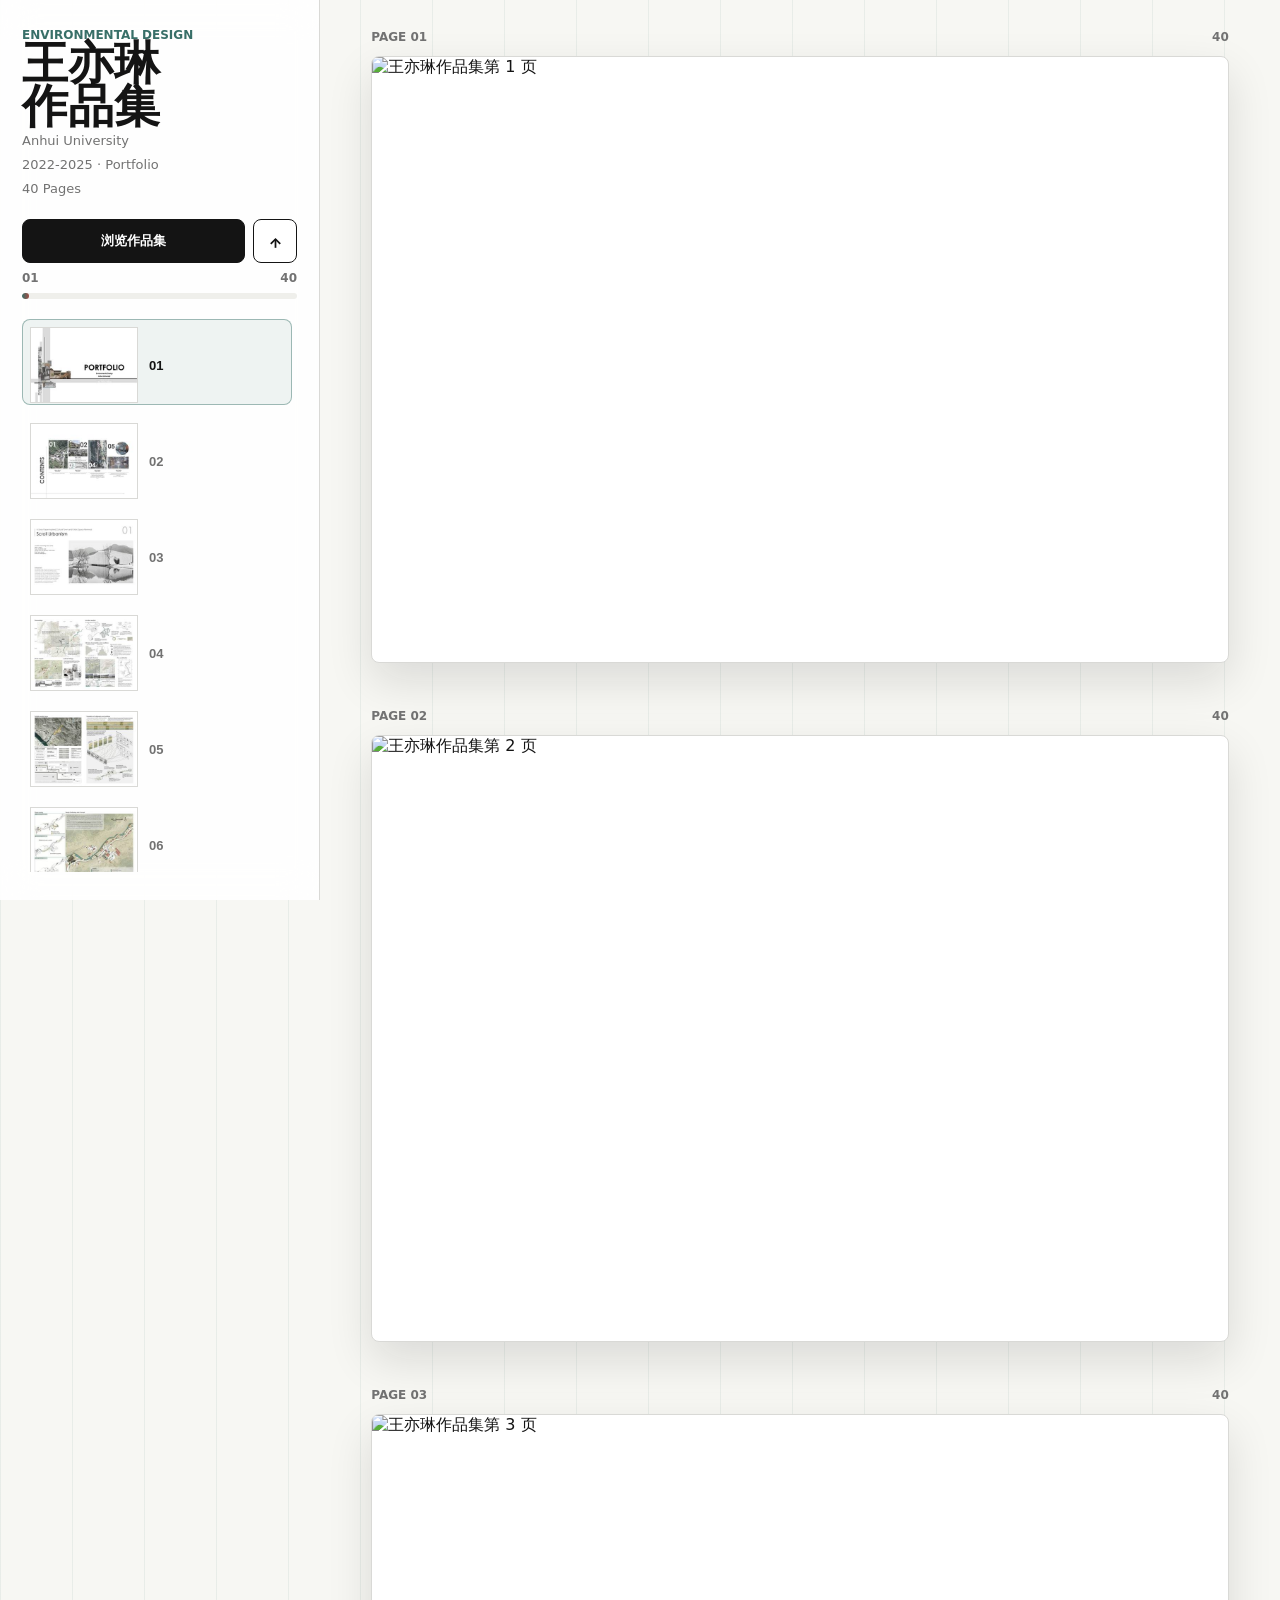
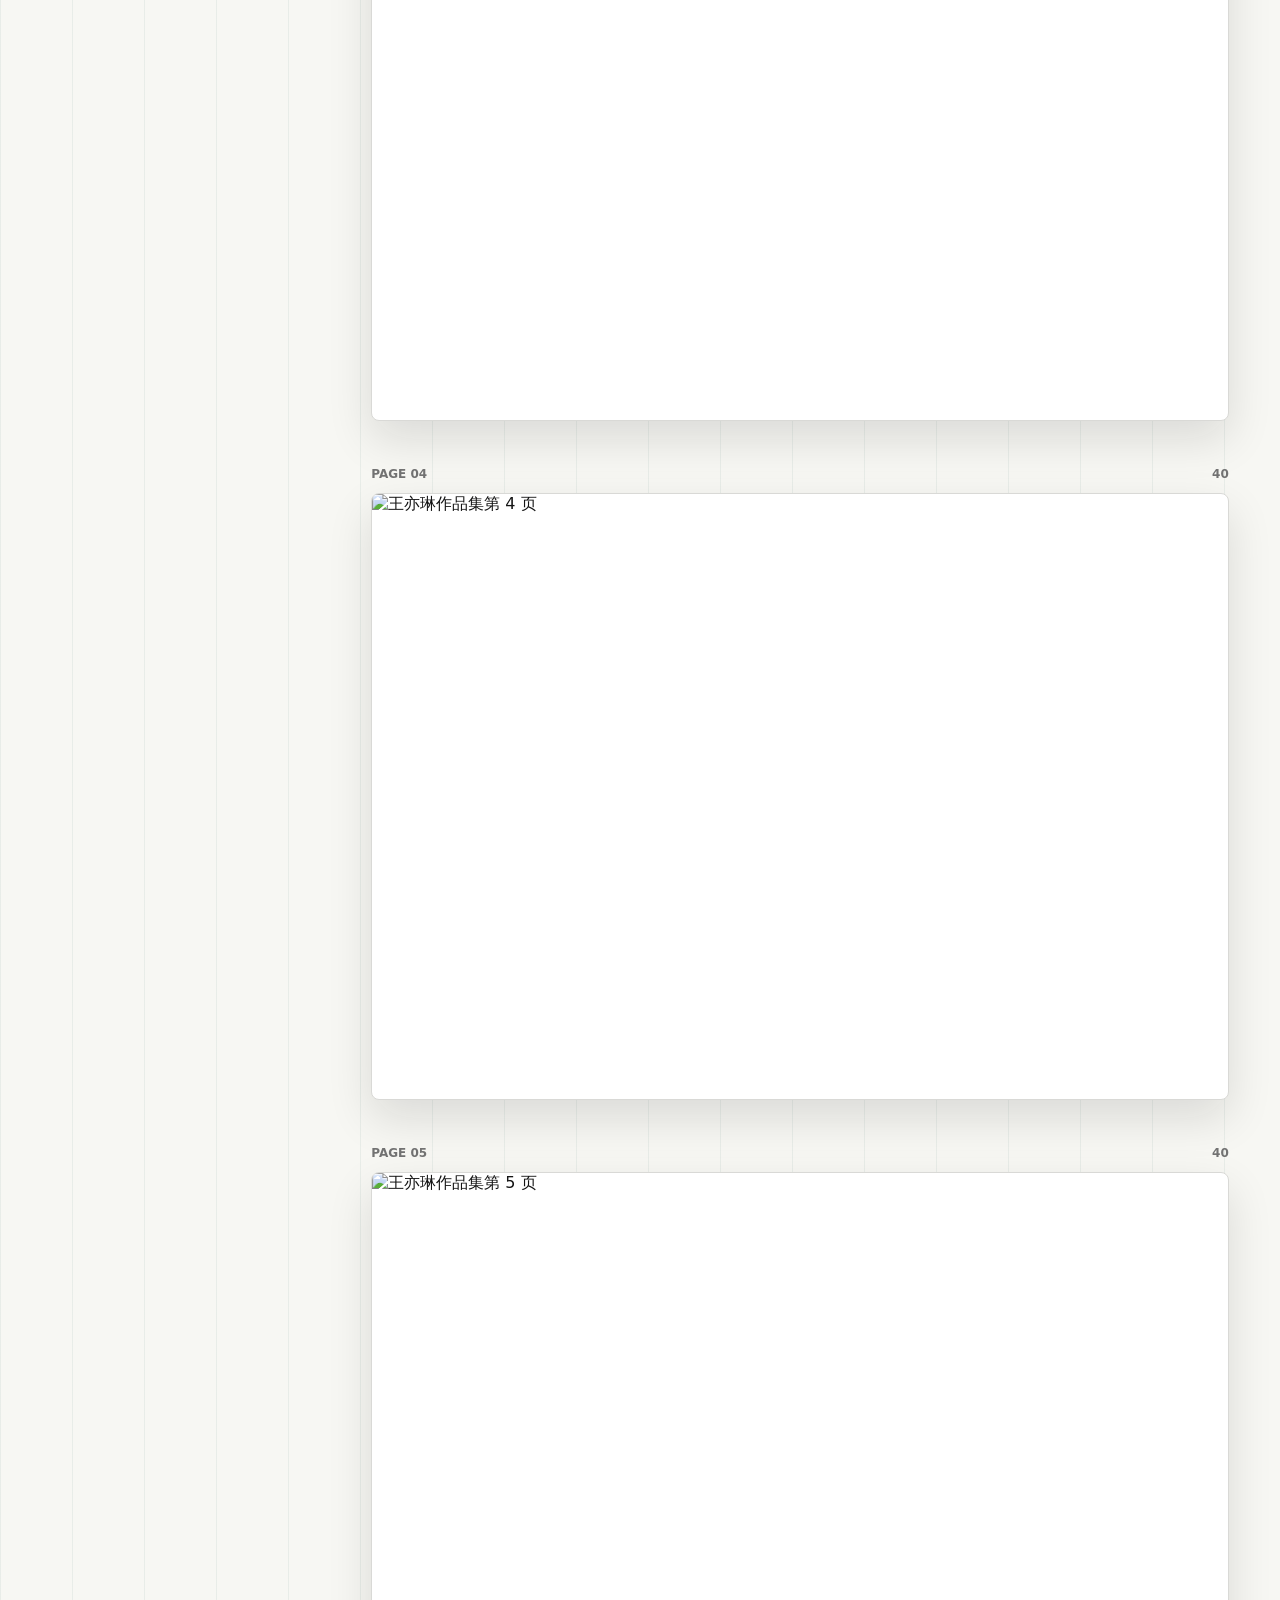
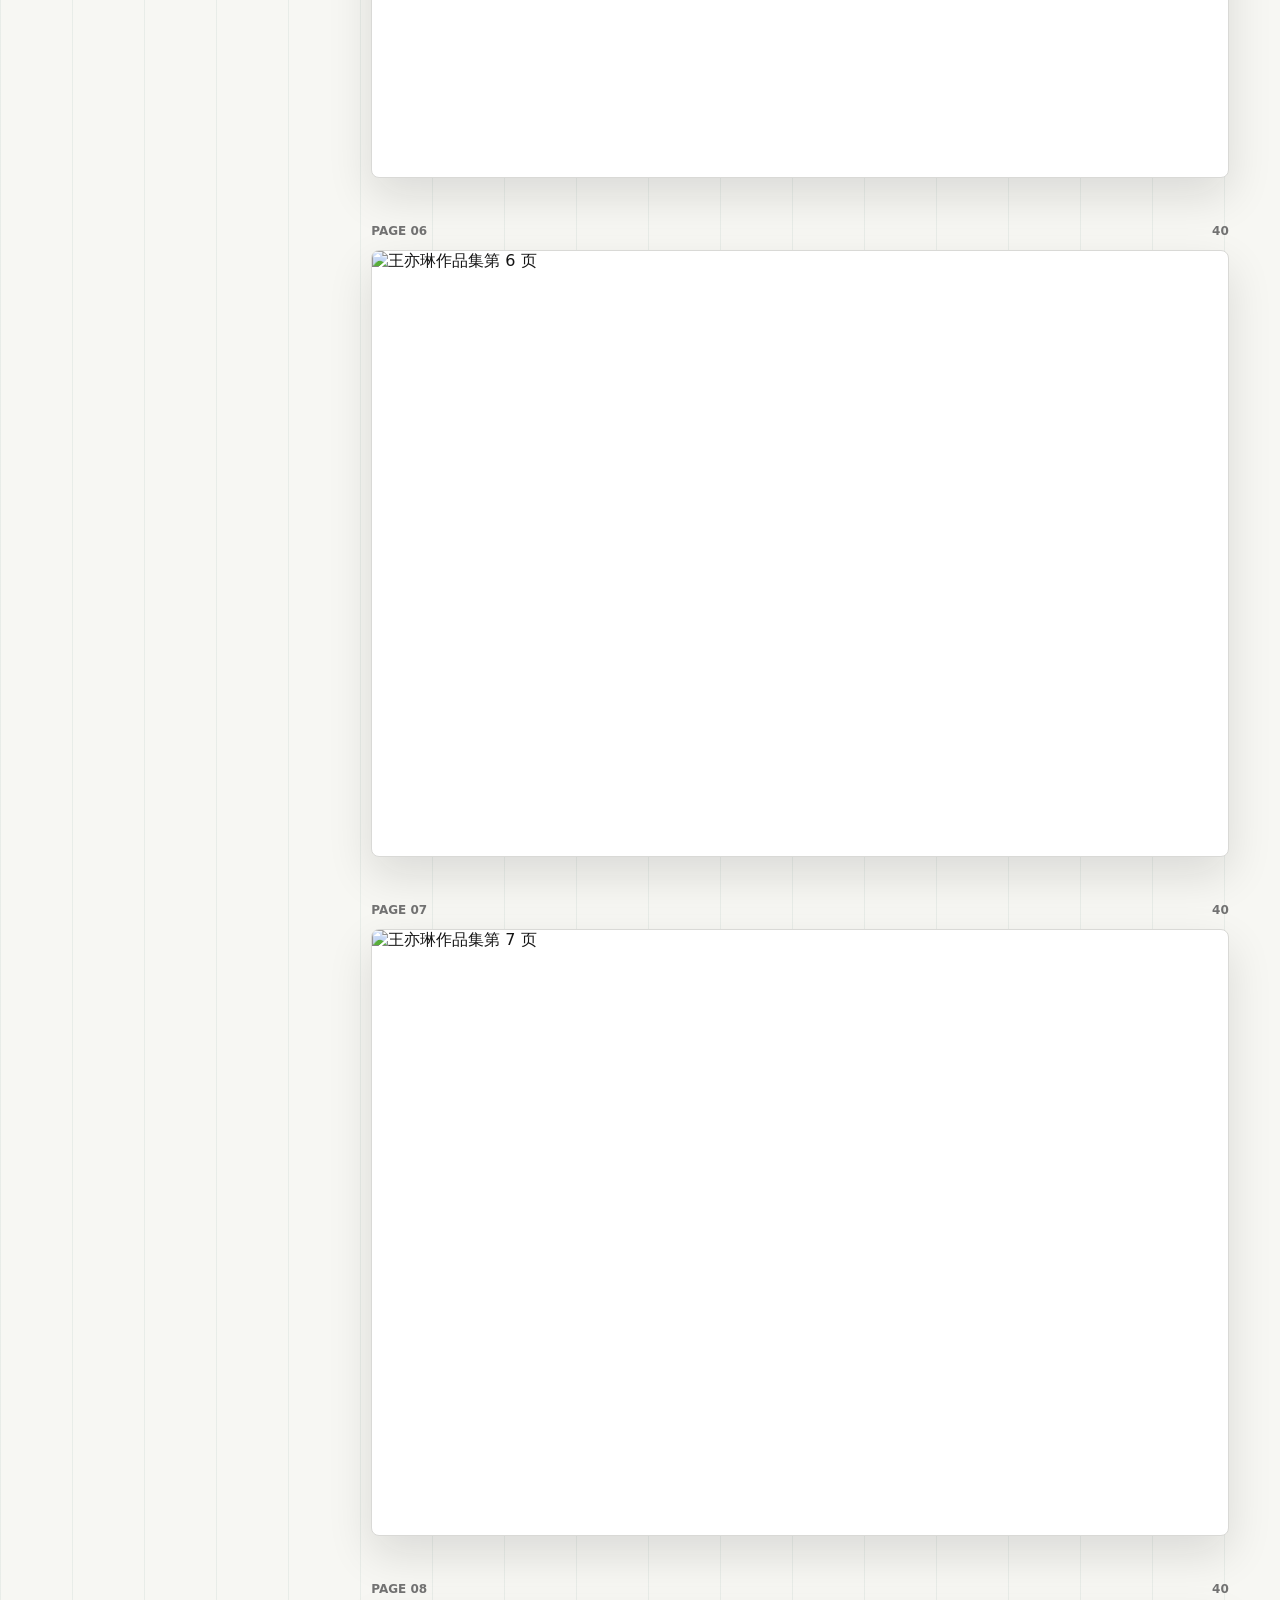
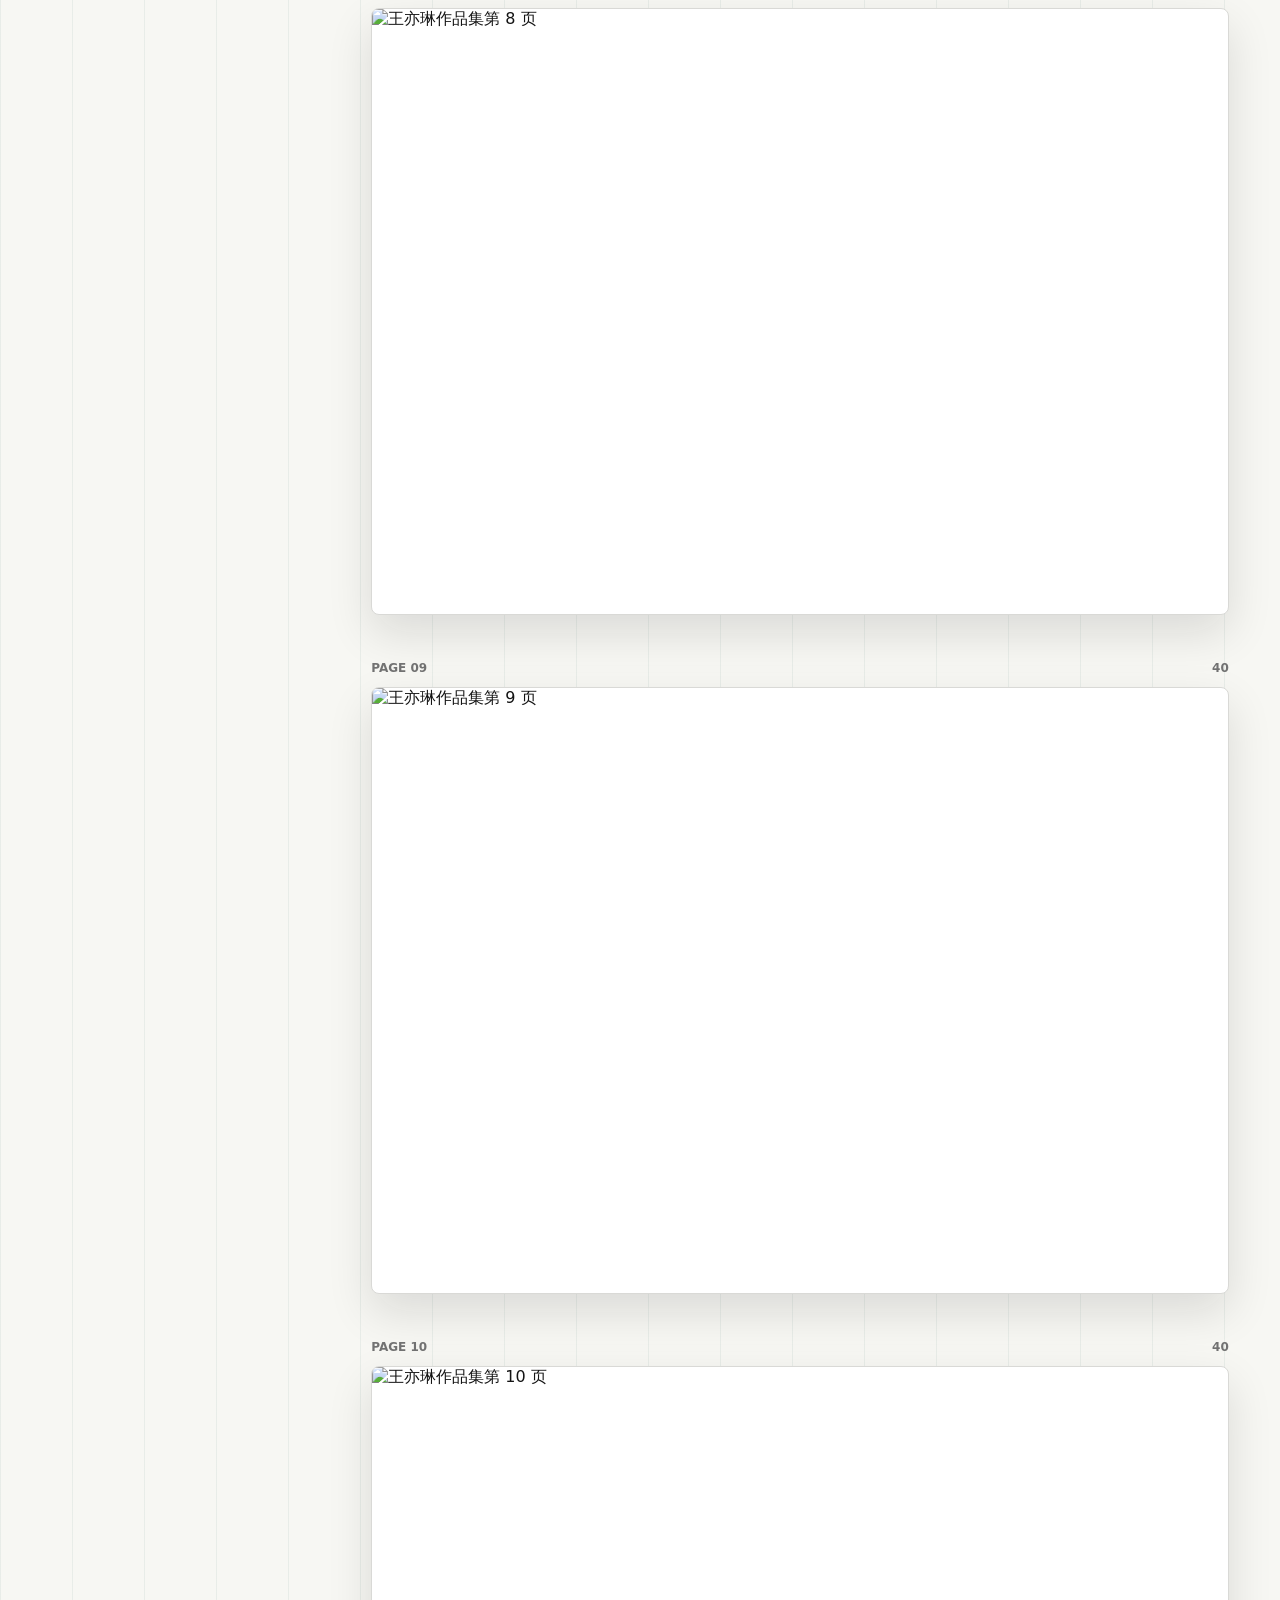
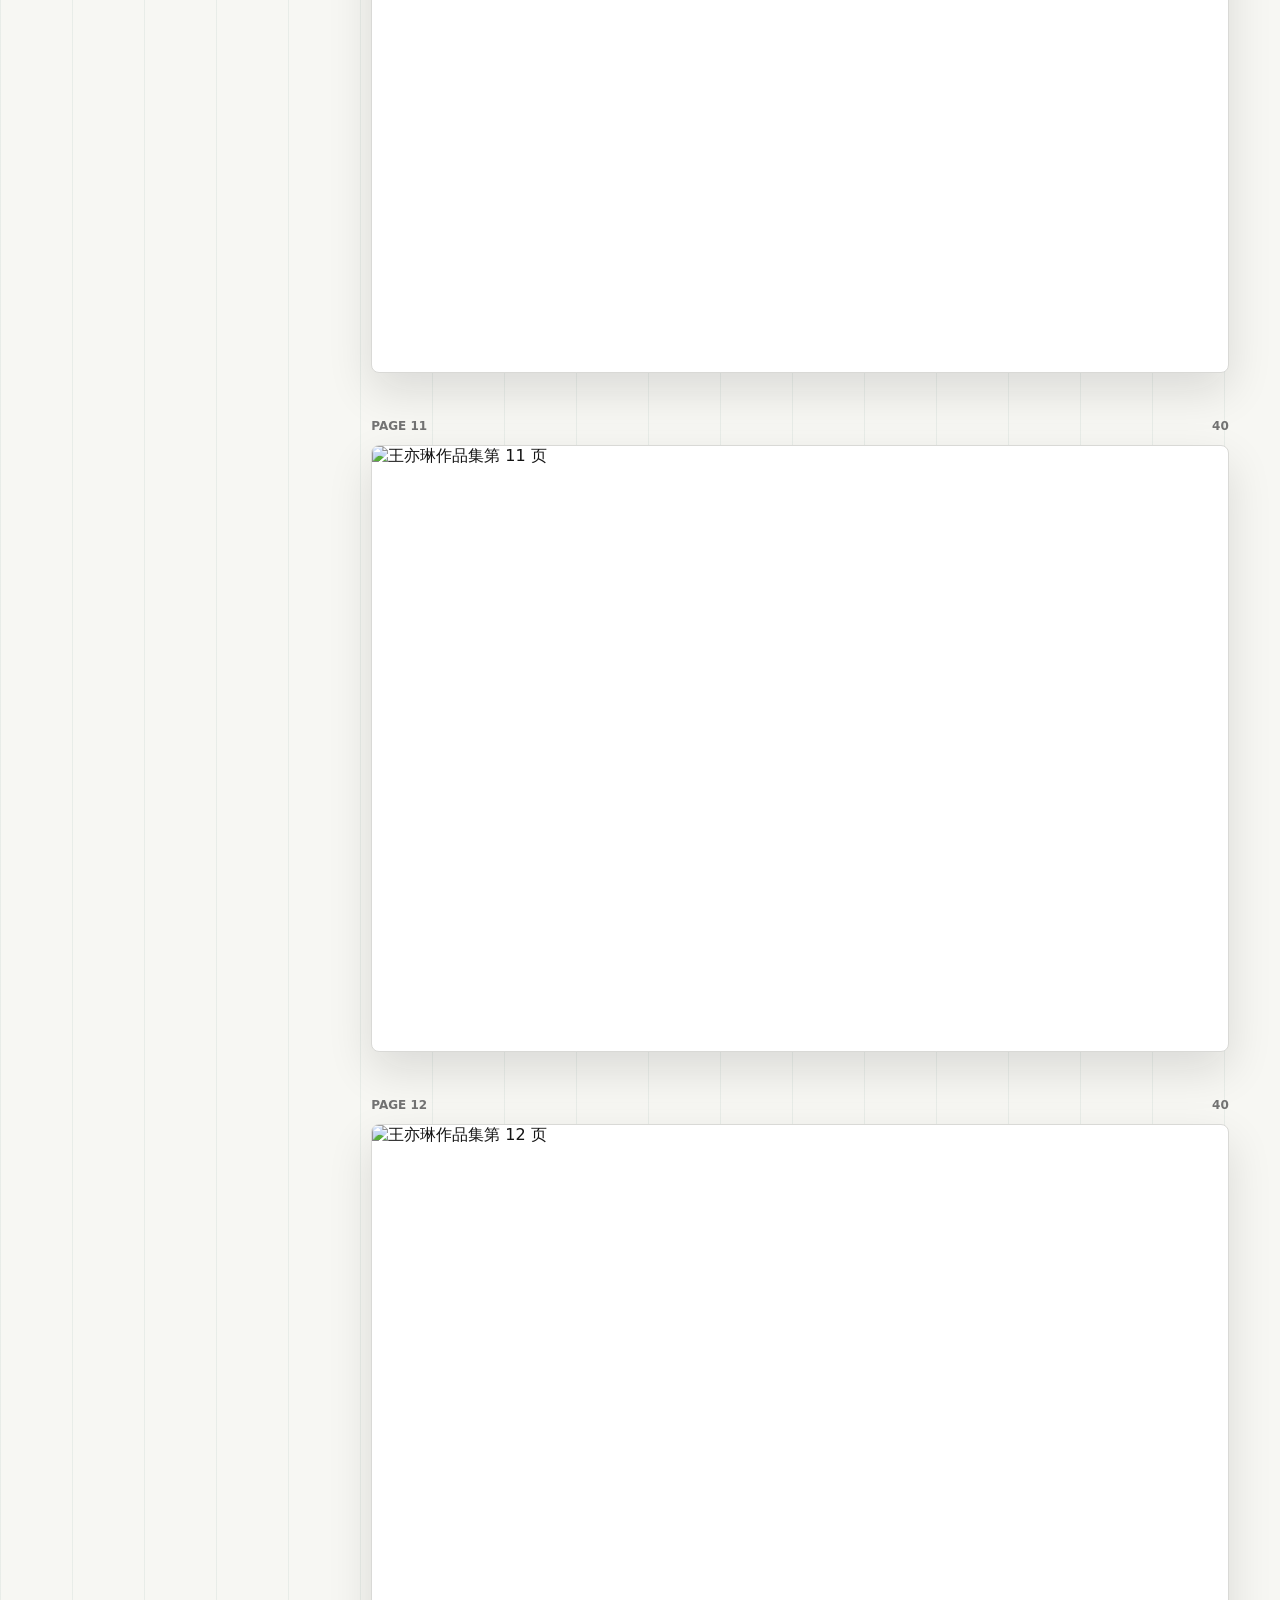
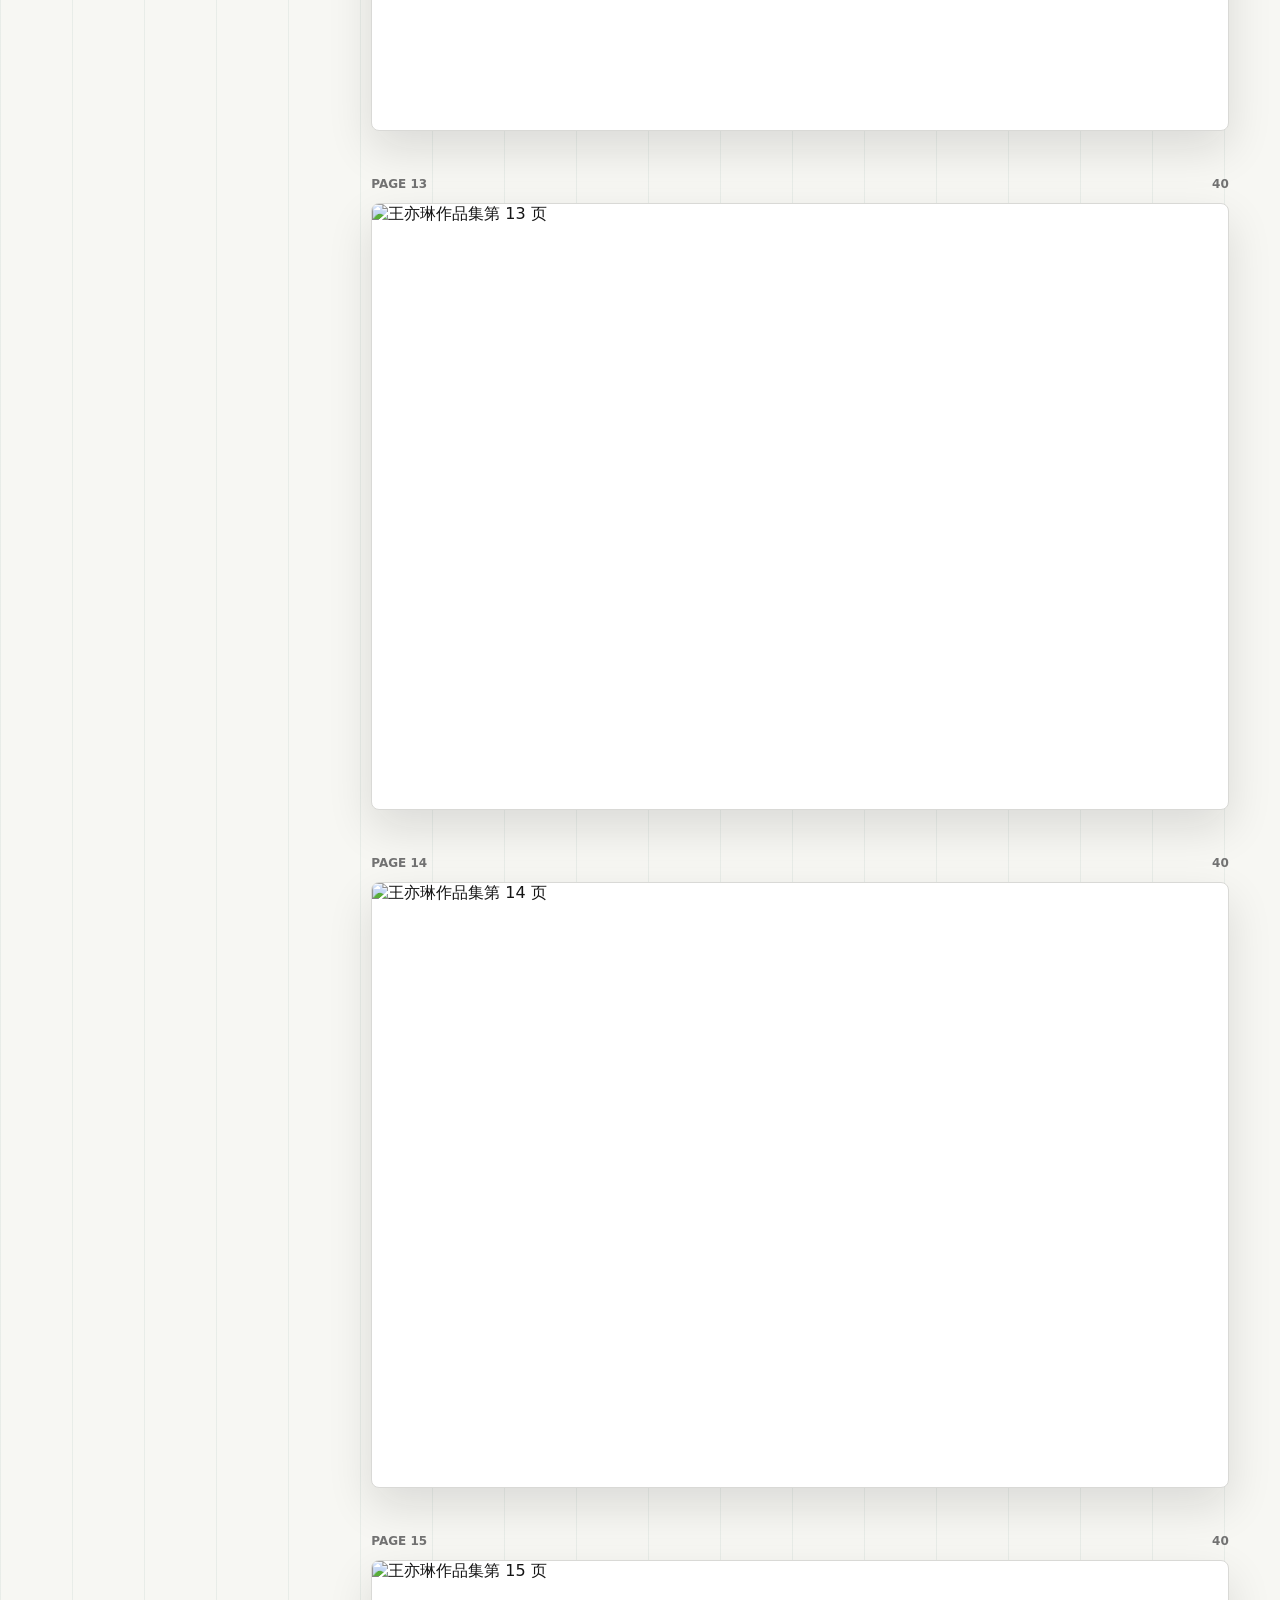
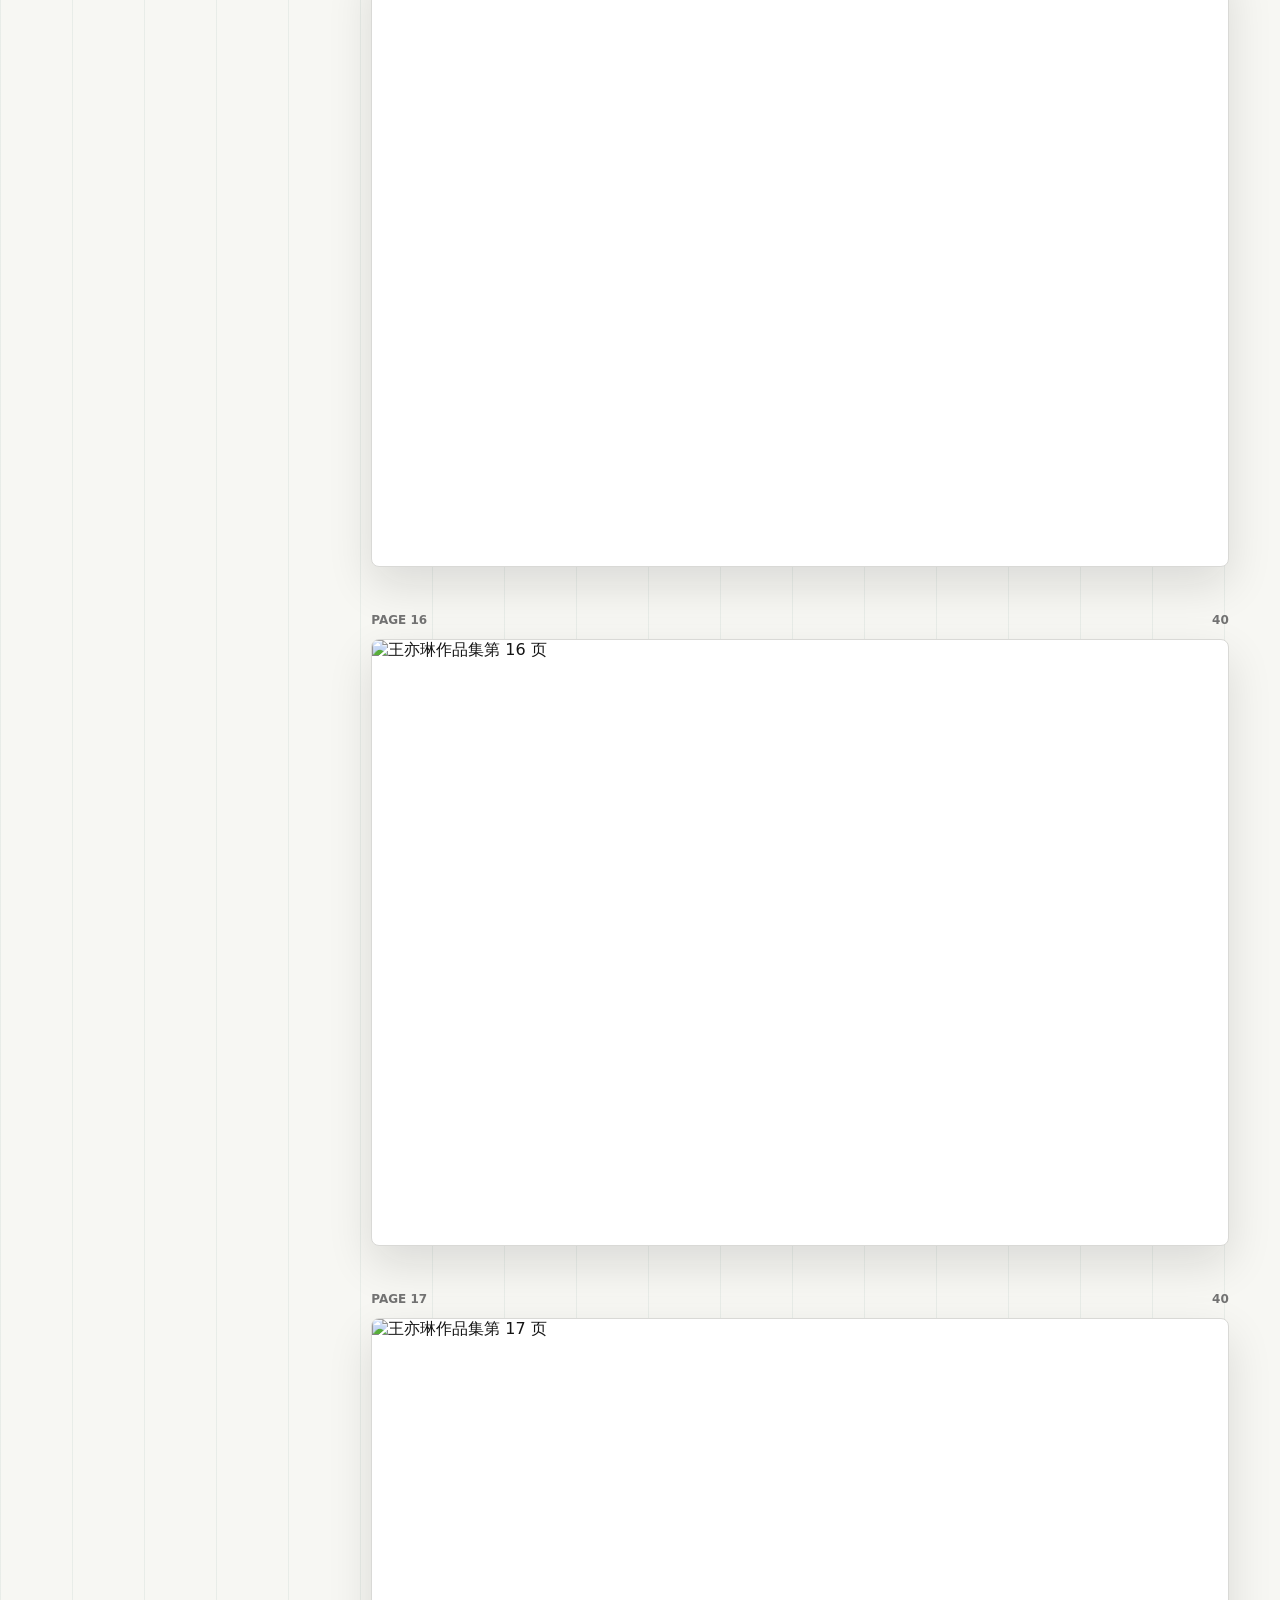
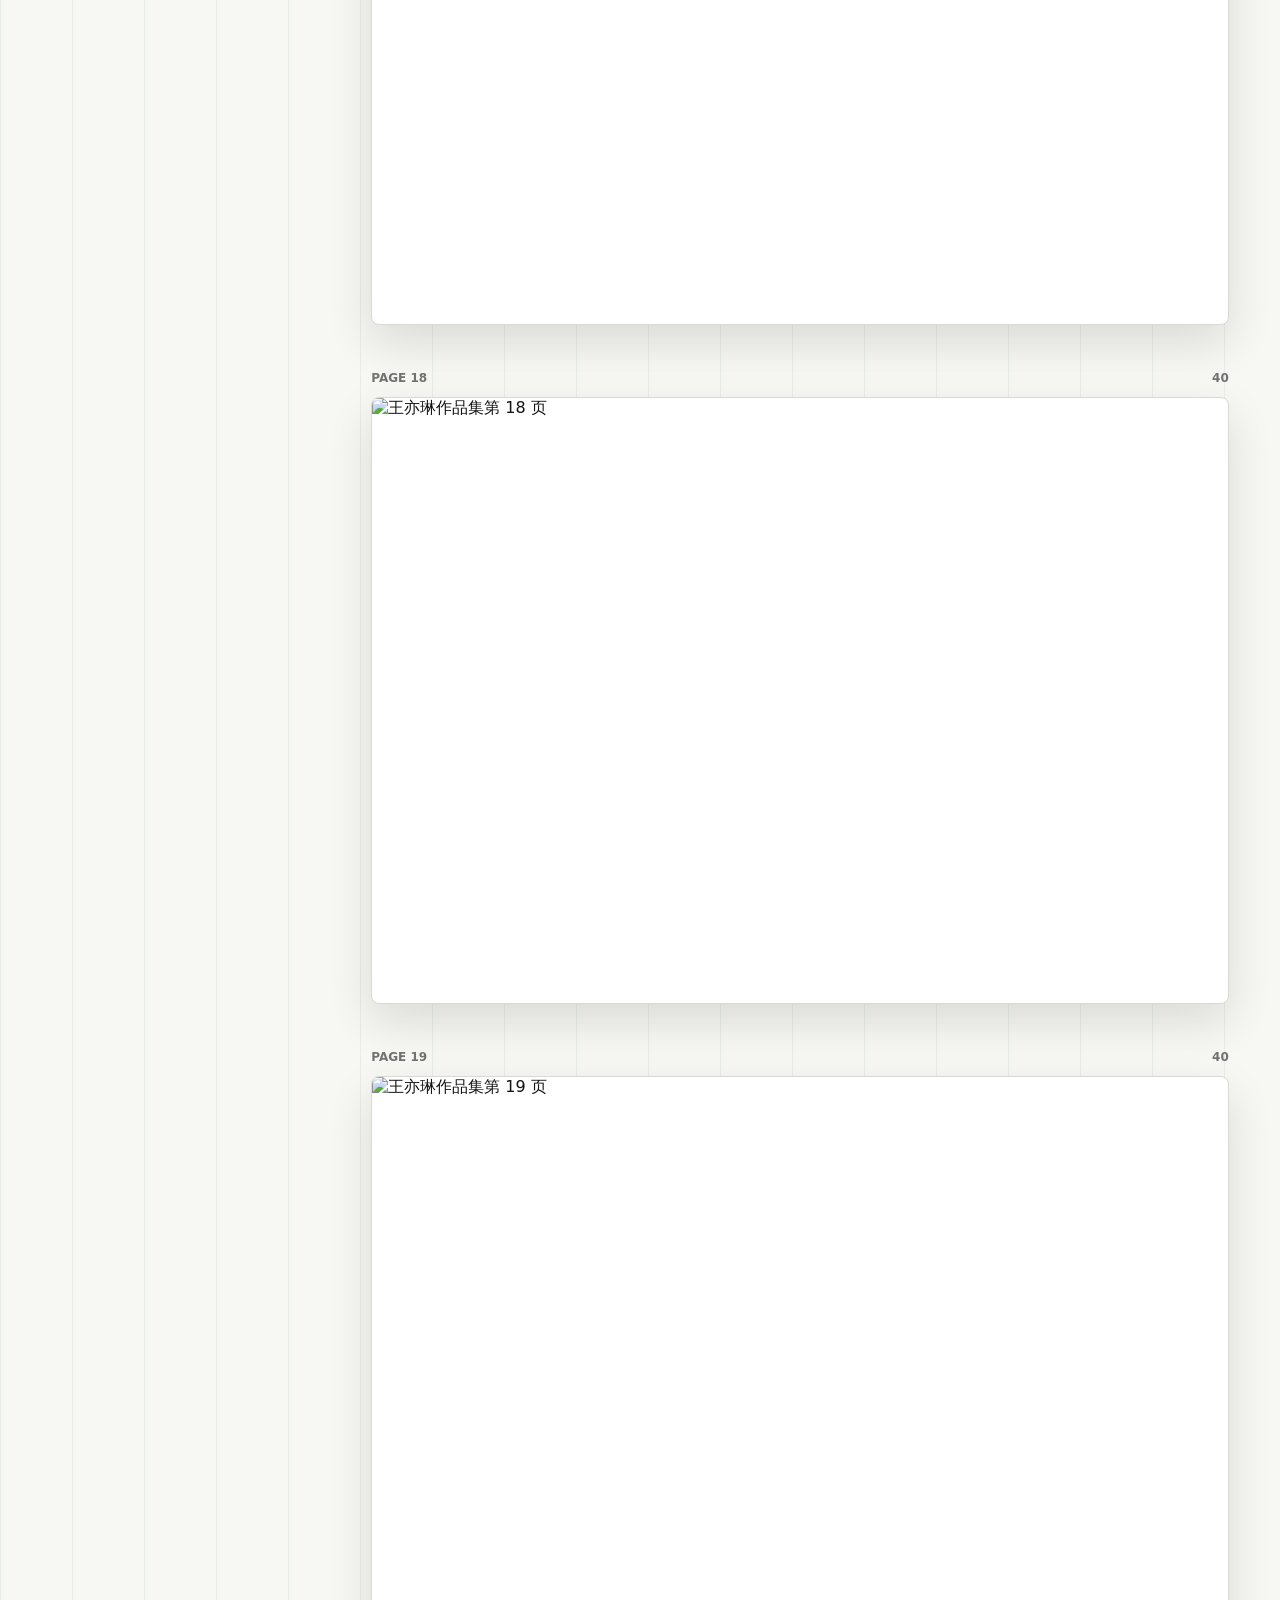
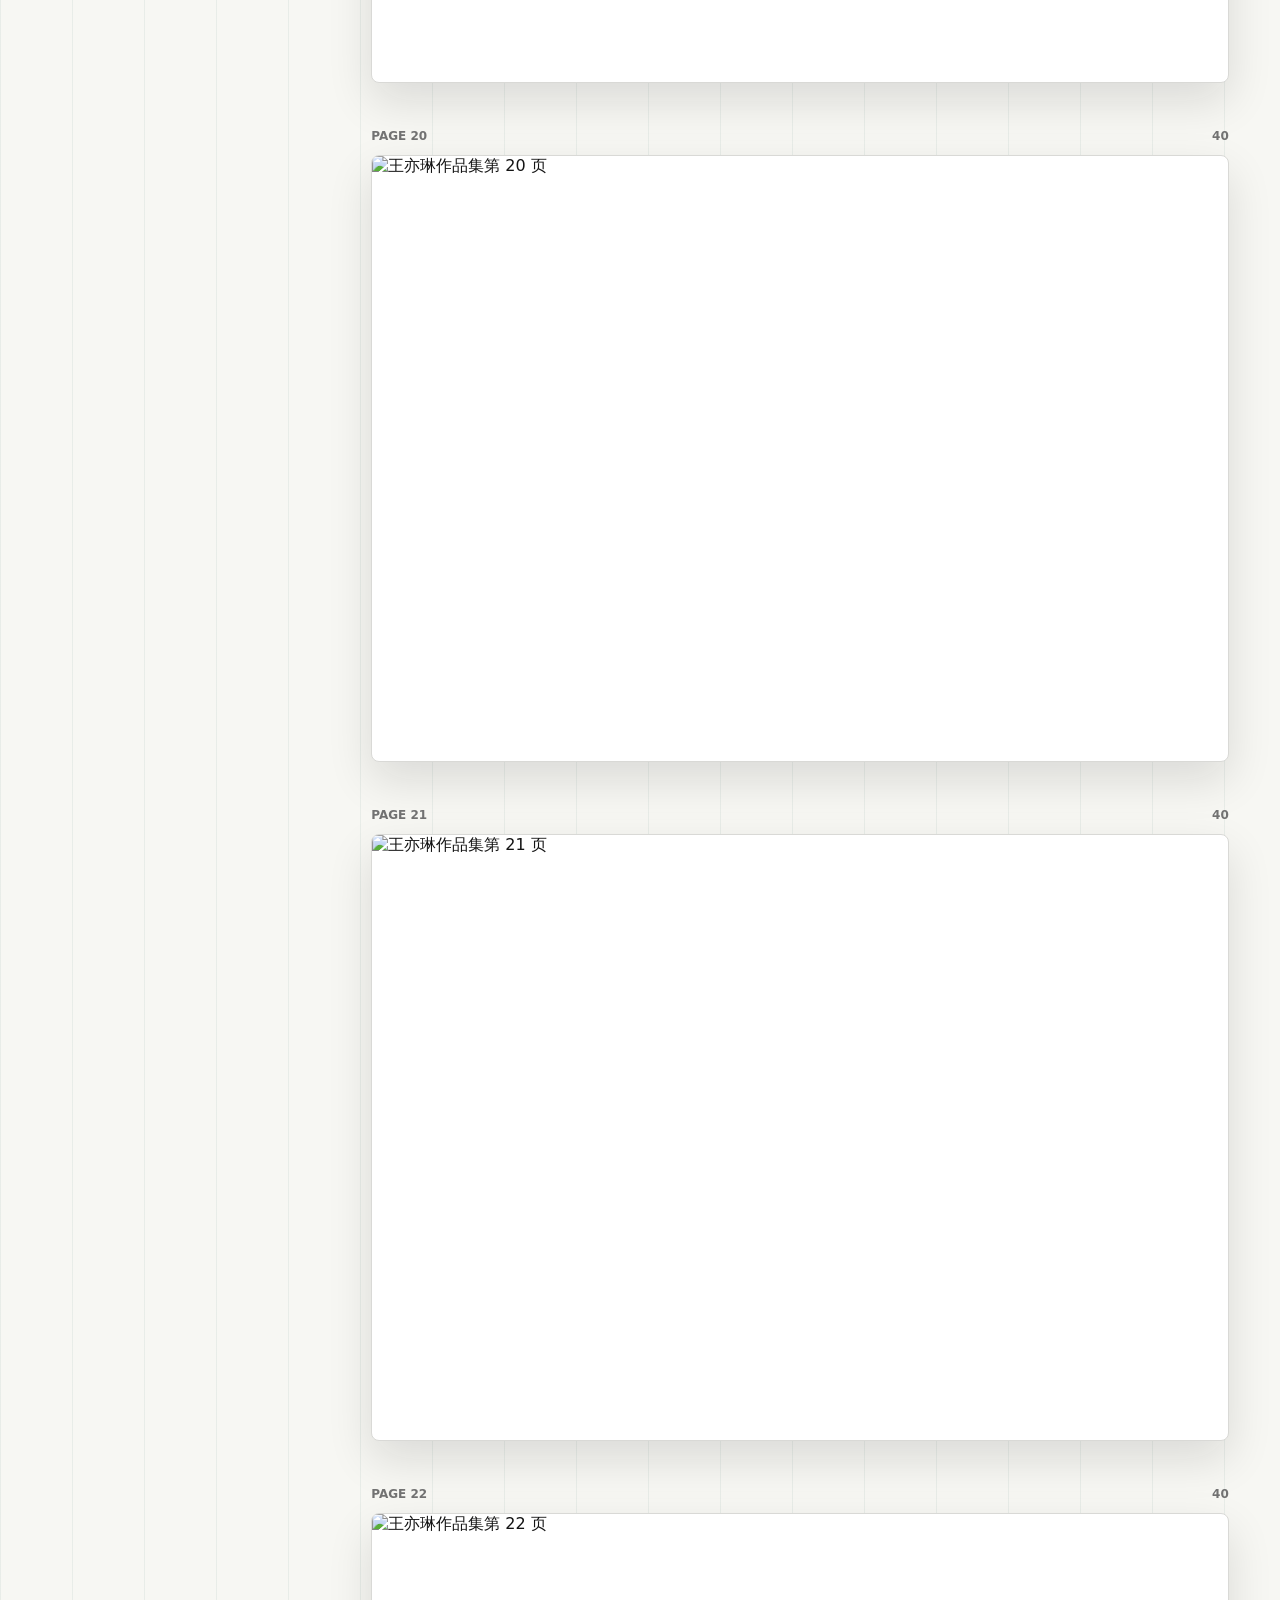
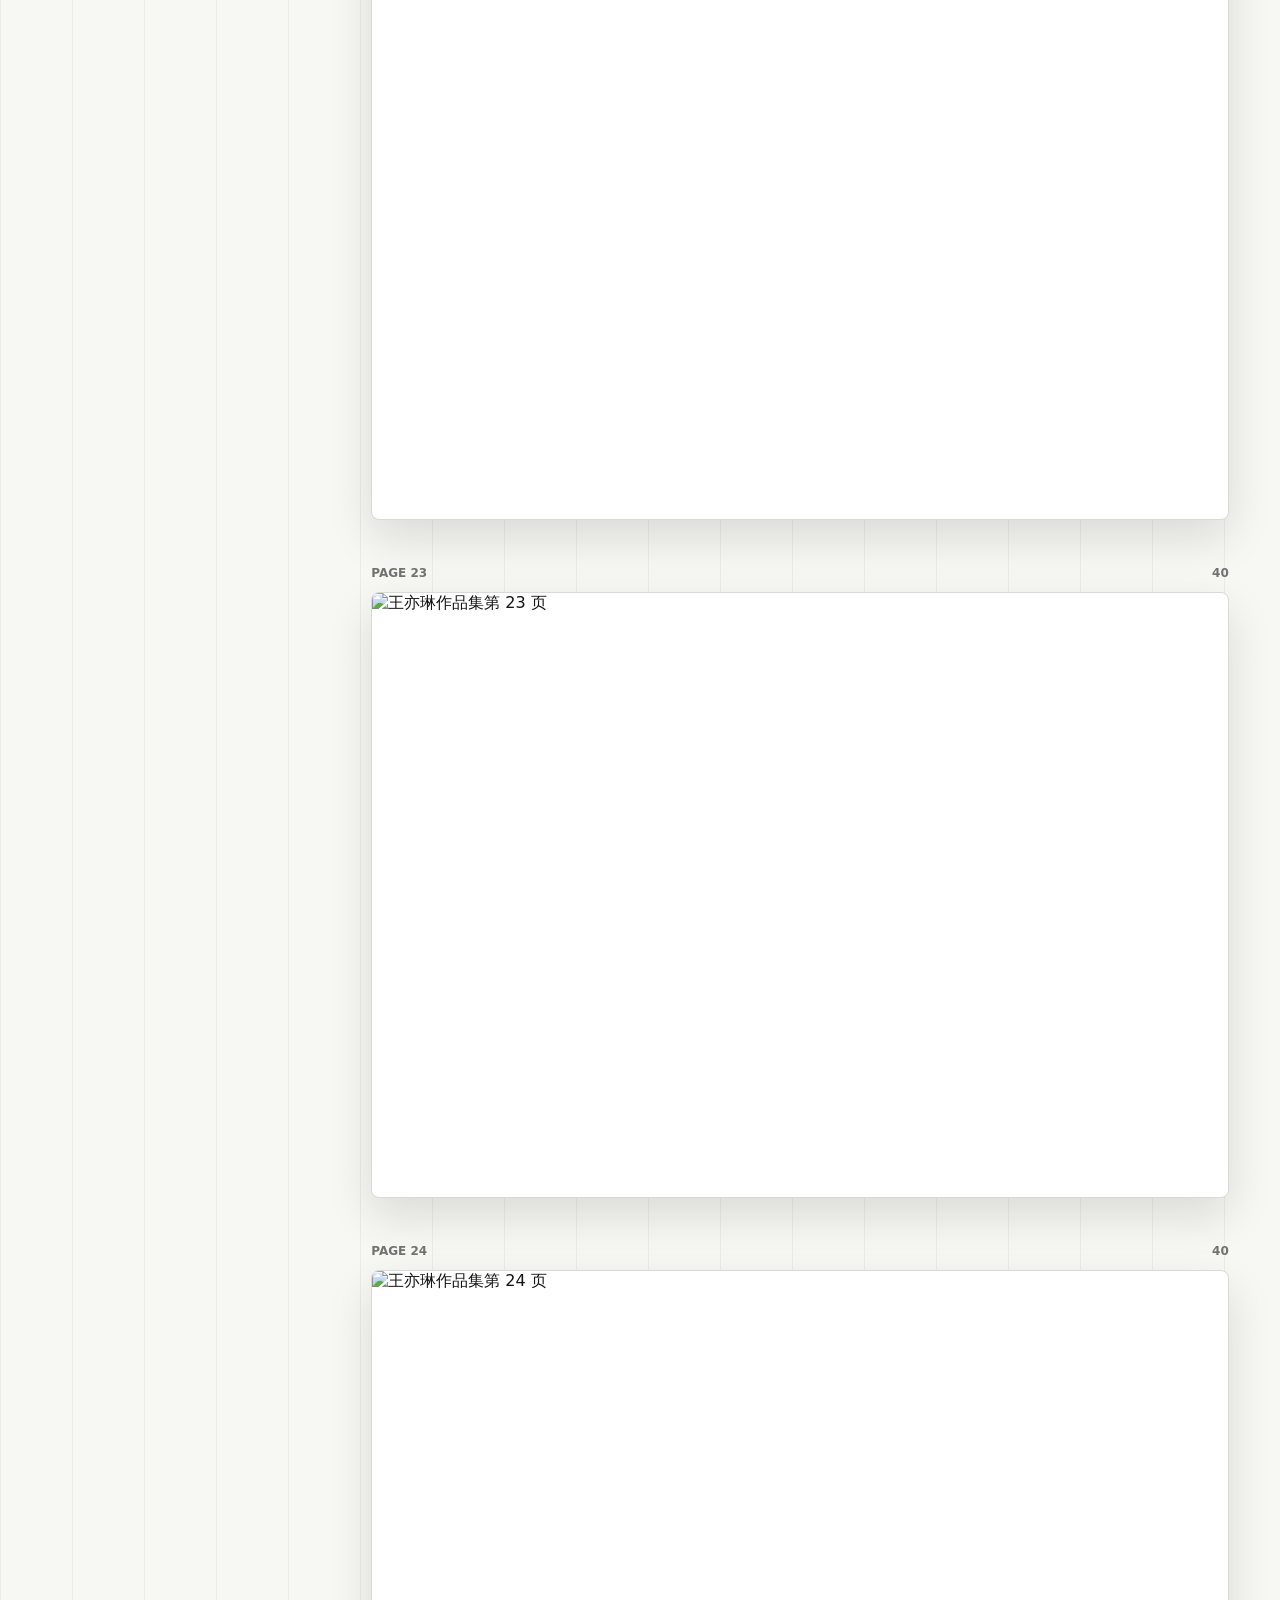
==== index.html @ 5e3e4d93 "Add portfolio site shell and thumbnails" ====
<!doctype html>
<html lang="zh-CN">
<head>
  <meta charset="utf-8">
  <meta name="viewport" content="width=device-width, initial-scale=1">
  <title>王亦琳作品集 | Portfolio</title>
  <meta name="description" content="王亦琳环境设计作品集，Anhui University，2022-2025。">
  <style>
    :root {
      color-scheme: light;
      --ink: #141414;
      --muted: #727272;
      --line: #d9d9d6;
      --paper: #ffffff;
      --wash: #f7f7f3;
      --panel: #efefeb;
      --accent: #386f68;
      --accent-strong: #a34e45;
      --shadow: 0 18px 45px rgba(18, 18, 18, .12);
      --radius: 8px;
    }

    * { box-sizing: border-box; }

    html {
      scroll-behavior: smooth;
      background: var(--wash);
    }

    body {
      margin: 0;
      color: var(--ink);
      background:
        linear-gradient(90deg, rgba(56, 111, 104, .08) 0, rgba(56, 111, 104, .08) 1px, transparent 1px),
        var(--wash);
      background-size: 72px 72px;
      font-family: Inter, ui-sans-serif, system-ui, -apple-system, BlinkMacSystemFont, "Segoe UI", sans-serif;
      letter-spacing: 0;
    }

    a { color: inherit; }

    .shell {
      min-height: 100vh;
      display: grid;
      grid-template-columns: minmax(260px, 320px) minmax(0, 1fr);
    }

    .sidebar {
      position: sticky;
      top: 0;
      height: 100vh;
      display: grid;
      grid-template-rows: auto auto minmax(0, 1fr);
      gap: 20px;
      padding: 28px 22px;
      border-right: 1px solid var(--line);
      background: rgba(255, 255, 255, .88);
      backdrop-filter: blur(18px);
      z-index: 5;
    }

    .brand {
      display: grid;
      gap: 10px;
    }

    .eyebrow {
      margin: 0;
      color: var(--accent);
      font-size: 12px;
      font-weight: 800;
      text-transform: uppercase;
    }

    h1 {
      margin: 0;
      font-size: clamp(30px, 4vw, 46px);
      line-height: .94;
      letter-spacing: 0;
    }

    .meta {
      display: grid;
      gap: 5px;
      margin: 4px 0 0;
      color: var(--muted);
      font-size: 13px;
      line-height: 1.45;
    }

    .actions {
      display: grid;
      grid-template-columns: 1fr 44px;
      gap: 8px;
      align-items: center;
    }

    .button,
    .icon-button {
      min-height: 44px;
      border: 1px solid var(--ink);
      border-radius: var(--radius);
      background: var(--ink);
      color: #fff;
      cursor: pointer;
      display: inline-flex;
      align-items: center;
      justify-content: center;
      text-decoration: none;
      font: inherit;
      font-size: 13px;
      font-weight: 800;
    }

    .button:hover,
    .icon-button:hover {
      background: var(--accent);
      border-color: var(--accent);
    }

    .icon-button {
      width: 44px;
      padding: 0;
      background: var(--paper);
      color: var(--ink);
    }

    .icon-button svg {
      width: 19px;
      height: 19px;
      stroke-width: 2.2;
    }

    .progress-wrap {
      display: grid;
      gap: 8px;
    }

    .progress-label {
      display: flex;
      justify-content: space-between;
      gap: 12px;
      color: var(--muted);
      font-size: 12px;
      font-weight: 700;
    }

    .progress {
      height: 6px;
      overflow: hidden;
      border-radius: 999px;
      background: var(--panel);
    }

    .progress-bar {
      display: block;
      width: 2.5%;
      height: 100%;
      border-radius: inherit;
      background: linear-gradient(90deg, var(--accent), var(--accent-strong));
      transition: width .2s ease;
    }

    .thumbs {
      min-height: 0;
      overflow: auto;
      padding-right: 5px;
      display: grid;
      gap: 10px;
      align-content: start;
      scrollbar-width: thin;
    }

    .thumb {
      width: 100%;
      min-height: 86px;
      display: grid;
      grid-template-columns: 108px minmax(38px, 1fr);
      gap: 11px;
      align-items: center;
      border: 1px solid transparent;
      border-radius: var(--radius);
      padding: 7px;
      background: transparent;
      color: var(--muted);
      cursor: pointer;
      text-align: left;
    }

    .thumb img {
      width: 108px;
      height: auto;
      aspect-ratio: 1.415 / 1;
      object-fit: cover;
      border: 1px solid var(--line);
      background: var(--paper);
      display: block;
    }

    .thumb span {
      font-size: 13px;
      font-weight: 800;
    }

    .thumb:hover,
    .thumb.is-active {
      border-color: rgba(56, 111, 104, .45);
      background: rgba(56, 111, 104, .08);
      color: var(--ink);
    }

    .viewer {
      min-width: 0;
      padding: 28px clamp(18px, 4vw, 52px) 52px;
    }

    .pages {
      width: min(100%, 1180px);
      margin: 0 auto;
      display: grid;
      gap: clamp(22px, 4vw, 44px);
    }

    .sheet {
      scroll-margin-top: 24px;
      display: grid;
      gap: 10px;
    }

    .sheet-meta {
      display: flex;
      align-items: center;
      justify-content: space-between;
      gap: 16px;
      min-height: 18px;
      color: var(--muted);
      font-size: 12px;
      font-weight: 800;
      text-transform: uppercase;
    }

    .sheet img {
      width: 100%;
      height: auto;
      display: block;
      border: 1px solid var(--line);
      border-radius: var(--radius);
      background: var(--paper);
      box-shadow: var(--shadow);
    }

    .mobile-bar {
      display: none;
    }

    @media (max-width: 900px) {
      .shell {
        display: block;
      }

      .sidebar {
        position: sticky;
        top: 0;
        height: auto;
        grid-template-rows: auto auto auto;
        gap: 14px;
        padding: 14px;
        border-right: 0;
        border-bottom: 1px solid var(--line);
      }

      .brand {
        grid-template-columns: minmax(0, 1fr) auto;
        align-items: end;
        gap: 14px;
      }

      h1 {
        font-size: 28px;
        line-height: 1;
      }

      .meta {
        display: none;
      }

      .actions {
        grid-template-columns: 1fr 44px;
      }

      .thumbs {
        display: flex;
        gap: 8px;
        overflow-x: auto;
        padding: 1px 0 4px;
      }

      .thumb {
        flex: 0 0 82px;
        min-height: 70px;
        grid-template-columns: 1fr;
        gap: 4px;
        padding: 5px;
        text-align: center;
      }

      .thumb img {
        width: 70px;
        margin: 0 auto;
      }

      .thumb span {
        font-size: 11px;
      }

      .viewer {
        padding: 18px 12px 34px;
      }

      .pages {
        gap: 24px;
      }

      .sheet {
        scroll-margin-top: 168px;
      }

      .sheet img {
        border-radius: 6px;
      }
    }

    @media (max-width: 520px) {
      .sidebar { padding: 12px; }

      .brand {
        grid-template-columns: 1fr;
      }

      .actions {
        width: 100%;
      }

      h1 { font-size: 24px; }

      .eyebrow { font-size: 11px; }

      .viewer { padding-inline: 8px; }

      .sheet-meta {
        font-size: 11px;
      }
    }

    @media (prefers-reduced-motion: reduce) {
      html { scroll-behavior: auto; }
      .progress-bar { transition: none; }
    }
  </style>
</head>
<body>
  <div class="shell">
    <aside class="sidebar">
      <div class="brand">
        <div>
          <p class="eyebrow">Environmental Design</p>
          <h1>王亦琳<br>作品集</h1>
          <div class="meta">
            <span>Anhui University</span>
            <span>2022-2025 · Portfolio</span>
            <span>40 Pages</span>
          </div>
        </div>
      </div>

      <div class="progress-wrap" aria-label="页面进度">
        <div class="actions">
          <a class="button" href="#page-01">浏览作品集</a>
          <button class="icon-button" type="button" id="toTop" aria-label="回到顶部" title="回到顶部">
            <svg viewBox="0 0 24 24" fill="none" stroke="currentColor" aria-hidden="true"><path d="m18 15-6-6-6 6"/><path d="M12 20V9"/></svg>
          </button>
        </div>
        <div class="progress-label">
          <span id="currentPage">01</span>
          <span>40</span>
        </div>
        <div class="progress" aria-hidden="true"><span class="progress-bar" id="progressBar"></span></div>
      </div>

      <nav class="thumbs" aria-label="作品集页面">
          <button class="thumb" type="button" data-target="page-01" aria-label="第 1 页">
            <img src="assets/thumbs/thumb-01.jpg" width="150" height="106" alt="第 1 页缩略图" loading="lazy">
            <span>01</span>
          </button>
          <button class="thumb" type="button" data-target="page-02" aria-label="第 2 页">
            <img src="assets/thumbs/thumb-02.jpg" width="150" height="106" alt="第 2 页缩略图" loading="lazy">
            <span>02</span>
          </button>
          <button class="thumb" type="button" data-target="page-03" aria-label="第 3 页">
            <img src="assets/thumbs/thumb-03.jpg" width="150" height="106" alt="第 3 页缩略图" loading="lazy">
            <span>03</span>
          </button>
          <button class="thumb" type="button" data-target="page-04" aria-label="第 4 页">
            <img src="assets/thumbs/thumb-04.jpg" width="150" height="106" alt="第 4 页缩略图" loading="lazy">
            <span>04</span>
          </button>
          <button class="thumb" type="button" data-target="page-05" aria-label="第 5 页">
            <img src="assets/thumbs/thumb-05.jpg" width="150" height="106" alt="第 5 页缩略图" loading="lazy">
            <span>05</span>
          </button>
          <button class="thumb" type="button" data-target="page-06" aria-label="第 6 页">
            <img src="assets/thumbs/thumb-06.jpg" width="150" height="106" alt="第 6 页缩略图" loading="lazy">
            <span>06</span>
          </button>
          <button class="thumb" type="button" data-target="page-07" aria-label="第 7 页">
            <img src="assets/thumbs/thumb-07.jpg" width="150" height="106" alt="第 7 页缩略图" loading="lazy">
            <span>07</span>
          </button>
          <button class="thumb" type="button" data-target="page-08" aria-label="第 8 页">
            <img src="assets/thumbs/thumb-08.jpg" width="150" height="106" alt="第 8 页缩略图" loading="lazy">
            <span>08</span>
          </button>
          <button class="thumb" type="button" data-target="page-09" aria-label="第 9 页">
            <img src="assets/thumbs/thumb-09.jpg" width="150" height="106" alt="第 9 页缩略图" loading="lazy">
            <span>09</span>
          </button>
          <button class="thumb" type="button" data-target="page-10" aria-label="第 10 页">
            <img src="assets/thumbs/thumb-10.jpg" width="150" height="106" alt="第 10 页缩略图" loading="lazy">
            <span>10</span>
          </button>
          <button class="thumb" type="button" data-target="page-11" aria-label="第 11 页">
            <img src="assets/thumbs/thumb-11.jpg" width="150" height="106" alt="第 11 页缩略图" loading="lazy">
            <span>11</span>
          </button>
          <button class="thumb" type="button" data-target="page-12" aria-label="第 12 页">
            <img src="assets/thumbs/thumb-12.jpg" width="150" height="106" alt="第 12 页缩略图" loading="lazy">
            <span>12</span>
          </button>
          <button class="thumb" type="button" data-target="page-13" aria-label="第 13 页">
            <img src="assets/thumbs/thumb-13.jpg" width="150" height="106" alt="第 13 页缩略图" loading="lazy">
            <span>13</span>
          </button>
          <button class="thumb" type="button" data-target="page-14" aria-label="第 14 页">
            <img src="assets/thumbs/thumb-14.jpg" width="150" height="106" alt="第 14 页缩略图" loading="lazy">
            <span>14</span>
          </button>
          <button class="thumb" type="button" data-target="page-15" aria-label="第 15 页">
            <img src="assets/thumbs/thumb-15.jpg" width="150" height="106" alt="第 15 页缩略图" loading="lazy">
            <span>15</span>
          </button>
          <button class="thumb" type="button" data-target="page-16" aria-label="第 16 页">
            <img src="assets/thumbs/thumb-16.jpg" width="150" height="106" alt="第 16 页缩略图" loading="lazy">
            <span>16</span>
          </button>
          <button class="thumb" type="button" data-target="page-17" aria-label="第 17 页">
            <img src="assets/thumbs/thumb-17.jpg" width="150" height="106" alt="第 17 页缩略图" loading="lazy">
            <span>17</span>
          </button>
          <button class="thumb" type="button" data-target="page-18" aria-label="第 18 页">
            <img src="assets/thumbs/thumb-18.jpg" width="150" height="106" alt="第 18 页缩略图" loading="lazy">
            <span>18</span>
          </button>
          <button class="thumb" type="button" data-target="page-19" aria-label="第 19 页">
            <img src="assets/thumbs/thumb-19.jpg" width="150" height="106" alt="第 19 页缩略图" loading="lazy">
            <span>19</span>
          </button>
          <button class="thumb" type="button" data-target="page-20" aria-label="第 20 页">
            <img src="assets/thumbs/thumb-20.jpg" width="150" height="106" alt="第 20 页缩略图" loading="lazy">
            <span>20</span>
          </button>
          <button class="thumb" type="button" data-target="page-21" aria-label="第 21 页">
            <img src="assets/thumbs/thumb-21.jpg" width="150" height="106" alt="第 21 页缩略图" loading="lazy">
            <span>21</span>
          </button>
          <button class="thumb" type="button" data-target="page-22" aria-label="第 22 页">
            <img src="assets/thumbs/thumb-22.jpg" width="150" height="106" alt="第 22 页缩略图" loading="lazy">
            <span>22</span>
          </button>
          <button class="thumb" type="button" data-target="page-23" aria-label="第 23 页">
            <img src="assets/thumbs/thumb-23.jpg" width="150" height="106" alt="第 23 页缩略图" loading="lazy">
            <span>23</span>
          </button>
          <button class="thumb" type="button" data-target="page-24" aria-label="第 24 页">
            <img src="assets/thumbs/thumb-24.jpg" width="150" height="106" alt="第 24 页缩略图" loading="lazy">
            <span>24</span>
          </button>
          <button class="thumb" type="button" data-target="page-25" aria-label="第 25 页">
            <img src="assets/thumbs/thumb-25.jpg" width="150" height="106" alt="第 25 页缩略图" loading="lazy">
            <span>25</span>
          </button>
          <button class="thumb" type="button" data-target="page-26" aria-label="第 26 页">
            <img src="assets/thumbs/thumb-26.jpg" width="150" height="106" alt="第 26 页缩略图" loading="lazy">
            <span>26</span>
          </button>
          <button class="thumb" type="button" data-target="page-27" aria-label="第 27 页">
            <img src="assets/thumbs/thumb-27.jpg" width="150" height="106" alt="第 27 页缩略图" loading="lazy">
            <span>27</span>
          </button>
          <button class="thumb" type="button" data-target="page-28" aria-label="第 28 页">
            <img src="assets/thumbs/thumb-28.jpg" width="150" height="106" alt="第 28 页缩略图" loading="lazy">
            <span>28</span>
          </button>
          <button class="thumb" type="button" data-target="page-29" aria-label="第 29 页">
            <img src="assets/thumbs/thumb-29.jpg" width="150" height="106" alt="第 29 页缩略图" loading="lazy">
            <span>29</span>
          </button>
          <button class="thumb" type="button" data-target="page-30" aria-label="第 30 页">
            <img src="assets/thumbs/thumb-30.jpg" width="150" height="106" alt="第 30 页缩略图" loading="lazy">
            <span>30</span>
          </button>
          <button class="thumb" type="button" data-target="page-31" aria-label="第 31 页">
            <img src="assets/thumbs/thumb-31.jpg" width="150" height="106" alt="第 31 页缩略图" loading="lazy">
            <span>31</span>
          </button>
          <button class="thumb" type="button" data-target="page-32" aria-label="第 32 页">
            <img src="assets/thumbs/thumb-32.jpg" width="150" height="106" alt="第 32 页缩略图" loading="lazy">
            <span>32</span>
          </button>
          <button class="thumb" type="button" data-target="page-33" aria-label="第 33 页">
            <img src="assets/thumbs/thumb-33.jpg" width="150" height="106" alt="第 33 页缩略图" loading="lazy">
            <span>33</span>
          </button>
          <button class="thumb" type="button" data-target="page-34" aria-label="第 34 页">
            <img src="assets/thumbs/thumb-34.jpg" width="150" height="106" alt="第 34 页缩略图" loading="lazy">
            <span>34</span>
          </button>
          <button class="thumb" type="button" data-target="page-35" aria-label="第 35 页">
            <img src="assets/thumbs/thumb-35.jpg" width="150" height="106" alt="第 35 页缩略图" loading="lazy">
            <span>35</span>
          </button>
          <button class="thumb" type="button" data-target="page-36" aria-label="第 36 页">
            <img src="assets/thumbs/thumb-36.jpg" width="150" height="106" alt="第 36 页缩略图" loading="lazy">
            <span>36</span>
          </button>
          <button class="thumb" type="button" data-target="page-37" aria-label="第 37 页">
            <img src="assets/thumbs/thumb-37.jpg" width="150" height="106" alt="第 37 页缩略图" loading="lazy">
            <span>37</span>
          </button>
          <button class="thumb" type="button" data-target="page-38" aria-label="第 38 页">
            <img src="assets/thumbs/thumb-38.jpg" width="150" height="106" alt="第 38 页缩略图" loading="lazy">
            <span>38</span>
          </button>
          <button class="thumb" type="button" data-target="page-39" aria-label="第 39 页">
            <img src="assets/thumbs/thumb-39.jpg" width="150" height="106" alt="第 39 页缩略图" loading="lazy">
            <span>39</span>
          </button>
          <button class="thumb" type="button" data-target="page-40" aria-label="第 40 页">
            <img src="assets/thumbs/thumb-40.jpg" width="150" height="106" alt="第 40 页缩略图" loading="lazy">
            <span>40</span>
          </button>
      </nav>
    </aside>

    <main class="viewer">
      <div class="pages">
        <section class="sheet" id="page-01" data-page="1">
          <div class="sheet-meta">
            <span>Page 01</span>
            <span>40</span>
          </div>
          <img src="assets/pages/page-01.jpg" width="1853" height="1310" alt="王亦琳作品集第 1 页" loading="lazy">
        </section>
        <section class="sheet" id="page-02" data-page="2">
          <div class="sheet-meta">
            <span>Page 02</span>
            <span>40</span>
          </div>
          <img src="assets/pages/page-02.jpg" width="1853" height="1310" alt="王亦琳作品集第 2 页" loading="lazy">
        </section>
        <section class="sheet" id="page-03" data-page="3">
          <div class="sheet-meta">
            <span>Page 03</span>
            <span>40</span>
          </div>
          <img src="assets/pages/page-03.jpg" width="1853" height="1310" alt="王亦琳作品集第 3 页" loading="lazy">
        </section>
        <section class="sheet" id="page-04" data-page="4">
          <div class="sheet-meta">
            <span>Page 04</span>
            <span>40</span>
          </div>
          <img src="assets/pages/page-04.jpg" width="1853" height="1310" alt="王亦琳作品集第 4 页" loading="lazy">
        </section>
        <section class="sheet" id="page-05" data-page="5">
          <div class="sheet-meta">
            <span>Page 05</span>
            <span>40</span>
          </div>
          <img src="assets/pages/page-05.jpg" width="1853" height="1310" alt="王亦琳作品集第 5 页" loading="lazy">
        </section>
        <section class="sheet" id="page-06" data-page="6">
          <div class="sheet-meta">
            <span>Page 06</span>
            <span>40</span>
          </div>
          <img src="assets/pages/page-06.jpg" width="1853" height="1310" alt="王亦琳作品集第 6 页" loading="lazy">
        </section>
        <section class="sheet" id="page-07" data-page="7">
          <div class="sheet-meta">
            <span>Page 07</span>
            <span>40</span>
          </div>
          <img src="assets/pages/page-07.jpg" width="1853" height="1310" alt="王亦琳作品集第 7 页" loading="lazy">
        </section>
        <section class="sheet" id="page-08" data-page="8">
          <div class="sheet-meta">
            <span>Page 08</span>
            <span>40</span>
          </div>
          <img src="assets/pages/page-08.jpg" width="1853" height="1310" alt="王亦琳作品集第 8 页" loading="lazy">
        </section>
        <section class="sheet" id="page-09" data-page="9">
          <div class="sheet-meta">
            <span>Page 09</span>
            <span>40</span>
          </div>
          <img src="assets/pages/page-09.jpg" width="1853" height="1310" alt="王亦琳作品集第 9 页" loading="lazy">
        </section>
        <section class="sheet" id="page-10" data-page="10">
          <div class="sheet-meta">
            <span>Page 10</span>
            <span>40</span>
          </div>
          <img src="assets/pages/page-10.jpg" width="1853" height="1310" alt="王亦琳作品集第 10 页" loading="lazy">
        </section>
        <section class="sheet" id="page-11" data-page="11">
          <div class="sheet-meta">
            <span>Page 11</span>
            <span>40</span>
          </div>
          <img src="assets/pages/page-11.jpg" width="1853" height="1310" alt="王亦琳作品集第 11 页" loading="lazy">
        </section>
        <section class="sheet" id="page-12" data-page="12">
          <div class="sheet-meta">
            <span>Page 12</span>
            <span>40</span>
          </div>
          <img src="assets/pages/page-12.jpg" width="1853" height="1310" alt="王亦琳作品集第 12 页" loading="lazy">
        </section>
        <section class="sheet" id="page-13" data-page="13">
          <div class="sheet-meta">
            <span>Page 13</span>
            <span>40</span>
          </div>
          <img src="assets/pages/page-13.jpg" width="1853" height="1310" alt="王亦琳作品集第 13 页" loading="lazy">
        </section>
        <section class="sheet" id="page-14" data-page="14">
          <div class="sheet-meta">
            <span>Page 14</span>
            <span>40</span>
          </div>
          <img src="assets/pages/page-14.jpg" width="1853" height="1310" alt="王亦琳作品集第 14 页" loading="lazy">
        </section>
        <section class="sheet" id="page-15" data-page="15">
          <div class="sheet-meta">
            <span>Page 15</span>
            <span>40</span>
          </div>
          <img src="assets/pages/page-15.jpg" width="1853" height="1310" alt="王亦琳作品集第 15 页" loading="lazy">
        </section>
        <section class="sheet" id="page-16" data-page="16">
          <div class="sheet-meta">
            <span>Page 16</span>
            <span>40</span>
          </div>
          <img src="assets/pages/page-16.jpg" width="1853" height="1310" alt="王亦琳作品集第 16 页" loading="lazy">
        </section>
        <section class="sheet" id="page-17" data-page="17">
          <div class="sheet-meta">
            <span>Page 17</span>
            <span>40</span>
          </div>
          <img src="assets/pages/page-17.jpg" width="1853" height="1310" alt="王亦琳作品集第 17 页" loading="lazy">
        </section>
        <section class="sheet" id="page-18" data-page="18">
          <div class="sheet-meta">
            <span>Page 18</span>
            <span>40</span>
          </div>
          <img src="assets/pages/page-18.jpg" width="1853" height="1310" alt="王亦琳作品集第 18 页" loading="lazy">
        </section>
        <section class="sheet" id="page-19" data-page="19">
          <div class="sheet-meta">
            <span>Page 19</span>
            <span>40</span>
          </div>
          <img src="assets/pages/page-19.jpg" width="1853" height="1310" alt="王亦琳作品集第 19 页" loading="lazy">
        </section>
        <section class="sheet" id="page-20" data-page="20">
          <div class="sheet-meta">
            <span>Page 20</span>
            <span>40</span>
          </div>
          <img src="assets/pages/page-20.jpg" width="1853" height="1310" alt="王亦琳作品集第 20 页" loading="lazy">
        </section>
        <section class="sheet" id="page-21" data-page="21">
          <div class="sheet-meta">
            <span>Page 21</span>
            <span>40</span>
          </div>
          <img src="assets/pages/page-21.jpg" width="1853" height="1310" alt="王亦琳作品集第 21 页" loading="lazy">
        </section>
        <section class="sheet" id="page-22" data-page="22">
          <div class="sheet-meta">
            <span>Page 22</span>
            <span>40</span>
          </div>
          <img src="assets/pages/page-22.jpg" width="1853" height="1310" alt="王亦琳作品集第 22 页" loading="lazy">
        </section>
        <section class="sheet" id="page-23" data-page="23">
          <div class="sheet-meta">
            <span>Page 23</span>
            <span>40</span>
          </div>
          <img src="assets/pages/page-23.jpg" width="1853" height="1310" alt="王亦琳作品集第 23 页" loading="lazy">
        </section>
        <section class="sheet" id="page-24" data-page="24">
          <div class="sheet-meta">
            <span>Page 24</span>
            <span>40</span>
          </div>
          <img src="assets/pages/page-24.jpg" width="1853" height="1310" alt="王亦琳作品集第 24 页" loading="lazy">
        </section>
        <section class="sheet" id="page-25" data-page="25">
          <div class="sheet-meta">
            <span>Page 25</span>
            <span>40</span>
          </div>
          <img src="assets/pages/page-25.jpg" width="1853" height="1310" alt="王亦琳作品集第 25 页" loading="lazy">
        </section>
        <section class="sheet" id="page-26" data-page="26">
          <div class="sheet-meta">
            <span>Page 26</span>
            <span>40</span>
          </div>
          <img src="assets/pages/page-26.jpg" width="1853" height="1310" alt="王亦琳作品集第 26 页" loading="lazy">
        </section>
        <section class="sheet" id="page-27" data-page="27">
          <div class="sheet-meta">
            <span>Page 27</span>
            <span>40</span>
          </div>
          <img src="assets/pages/page-27.jpg" width="1853" height="1310" alt="王亦琳作品集第 27 页" loading="lazy">
        </section>
        <section class="sheet" id="page-28" data-page="28">
          <div class="sheet-meta">
            <span>Page 28</span>
            <span>40</span>
          </div>
          <img src="assets/pages/page-28.jpg" width="1853" height="1310" alt="王亦琳作品集第 28 页" loading="lazy">
        </section>
        <section class="sheet" id="page-29" data-page="29">
          <div class="sheet-meta">
            <span>Page 29</span>
            <span>40</span>
          </div>
          <img src="assets/pages/page-29.jpg" width="1853" height="1310" alt="王亦琳作品集第 29 页" loading="lazy">
        </section>
        <section class="sheet" id="page-30" data-page="30">
          <div class="sheet-meta">
            <span>Page 30</span>
            <span>40</span>
          </div>
          <img src="assets/pages/page-30.jpg" width="1853" height="1310" alt="王亦琳作品集第 30 页" loading="lazy">
        </section>
        <section class="sheet" id="page-31" data-page="31">
          <div class="sheet-meta">
            <span>Page 31</span>
            <span>40</span>
          </div>
          <img src="assets/pages/page-31.jpg" width="1853" height="1310" alt="王亦琳作品集第 31 页" loading="lazy">
        </section>
        <section class="sheet" id="page-32" data-page="32">
          <div class="sheet-meta">
            <span>Page 32</span>
            <span>40</span>
          </div>
          <img src="assets/pages/page-32.jpg" width="1853" height="1310" alt="王亦琳作品集第 32 页" loading="lazy">
        </section>
        <section class="sheet" id="page-33" data-page="33">
          <div class="sheet-meta">
            <span>Page 33</span>
            <span>40</span>
          </div>
          <img src="assets/pages/page-33.jpg" width="1853" height="1310" alt="王亦琳作品集第 33 页" loading="lazy">
        </section>
        <section class="sheet" id="page-34" data-page="34">
          <div class="sheet-meta">
            <span>Page 34</span>
            <span>40</span>
          </div>
          <img src="assets/pages/page-34.jpg" width="1853" height="1310" alt="王亦琳作品集第 34 页" loading="lazy">
        </section>
        <section class="sheet" id="page-35" data-page="35">
          <div class="sheet-meta">
            <span>Page 35</span>
            <span>40</span>
          </div>
          <img src="assets/pages/page-35.jpg" width="1853" height="1310" alt="王亦琳作品集第 35 页" loading="lazy">
        </section>
        <section class="sheet" id="page-36" data-page="36">
          <div class="sheet-meta">
            <span>Page 36</span>
            <span>40</span>
          </div>
          <img src="assets/pages/page-36.jpg" width="1853" height="1310" alt="王亦琳作品集第 36 页" loading="lazy">
        </section>
        <section class="sheet" id="page-37" data-page="37">
          <div class="sheet-meta">
            <span>Page 37</span>
            <span>40</span>
          </div>
          <img src="assets/pages/page-37.jpg" width="1853" height="1310" alt="王亦琳作品集第 37 页" loading="lazy">
        </section>
        <section class="sheet" id="page-38" data-page="38">
          <div class="sheet-meta">
            <span>Page 38</span>
            <span>40</span>
          </div>
          <img src="assets/pages/page-38.jpg" width="1853" height="1310" alt="王亦琳作品集第 38 页" loading="lazy">
        </section>
        <section class="sheet" id="page-39" data-page="39">
          <div class="sheet-meta">
            <span>Page 39</span>
            <span>40</span>
          </div>
          <img src="assets/pages/page-39.jpg" width="1853" height="1310" alt="王亦琳作品集第 39 页" loading="lazy">
        </section>
        <section class="sheet" id="page-40" data-page="40">
          <div class="sheet-meta">
            <span>Page 40</span>
            <span>40</span>
          </div>
          <img src="assets/pages/page-40.jpg" width="1853" height="1310" alt="王亦琳作品集第 40 页" loading="lazy">
        </section>
      </div>
    </main>
  </div>

  <script>
    const totalPages = 40;
    const thumbs = Array.from(document.querySelectorAll('.thumb'));
    const sections = Array.from(document.querySelectorAll('.sheet'));
    const currentPage = document.getElementById('currentPage');
    const progressBar = document.getElementById('progressBar');
    const toTop = document.getElementById('toTop');

    function setActive(page) {
      const value = String(page).padStart(2, '0');
      currentPage.textContent = value;
      progressBar.style.width = `${Math.max(1, page / totalPages * 100)}%`;
      thumbs.forEach((button) => {
        const active = button.dataset.target === `page-${value}`;
        button.classList.toggle('is-active', active);
        if (active && window.innerWidth <= 900) {
          button.scrollIntoView({ inline: 'center', block: 'nearest', behavior: 'smooth' });
        }
      });
    }

    thumbs.forEach((button) => {
      button.addEventListener('click', () => {
        const target = document.getElementById(button.dataset.target);
        if (target) target.scrollIntoView({ behavior: 'smooth', block: 'start' });
      });
    });

    toTop.addEventListener('click', () => {
      window.scrollTo({ top: 0, behavior: 'smooth' });
    });

    const observer = new IntersectionObserver((entries) => {
      const visible = entries
        .filter((entry) => entry.isIntersecting)
        .sort((a, b) => b.intersectionRatio - a.intersectionRatio)[0];
      if (visible) setActive(Number(visible.target.dataset.page));
    }, { root: null, threshold: [0.22, 0.45, 0.65] });

    sections.forEach((section) => observer.observe(section));
    setActive(1);
  </script>
</body>
</html>
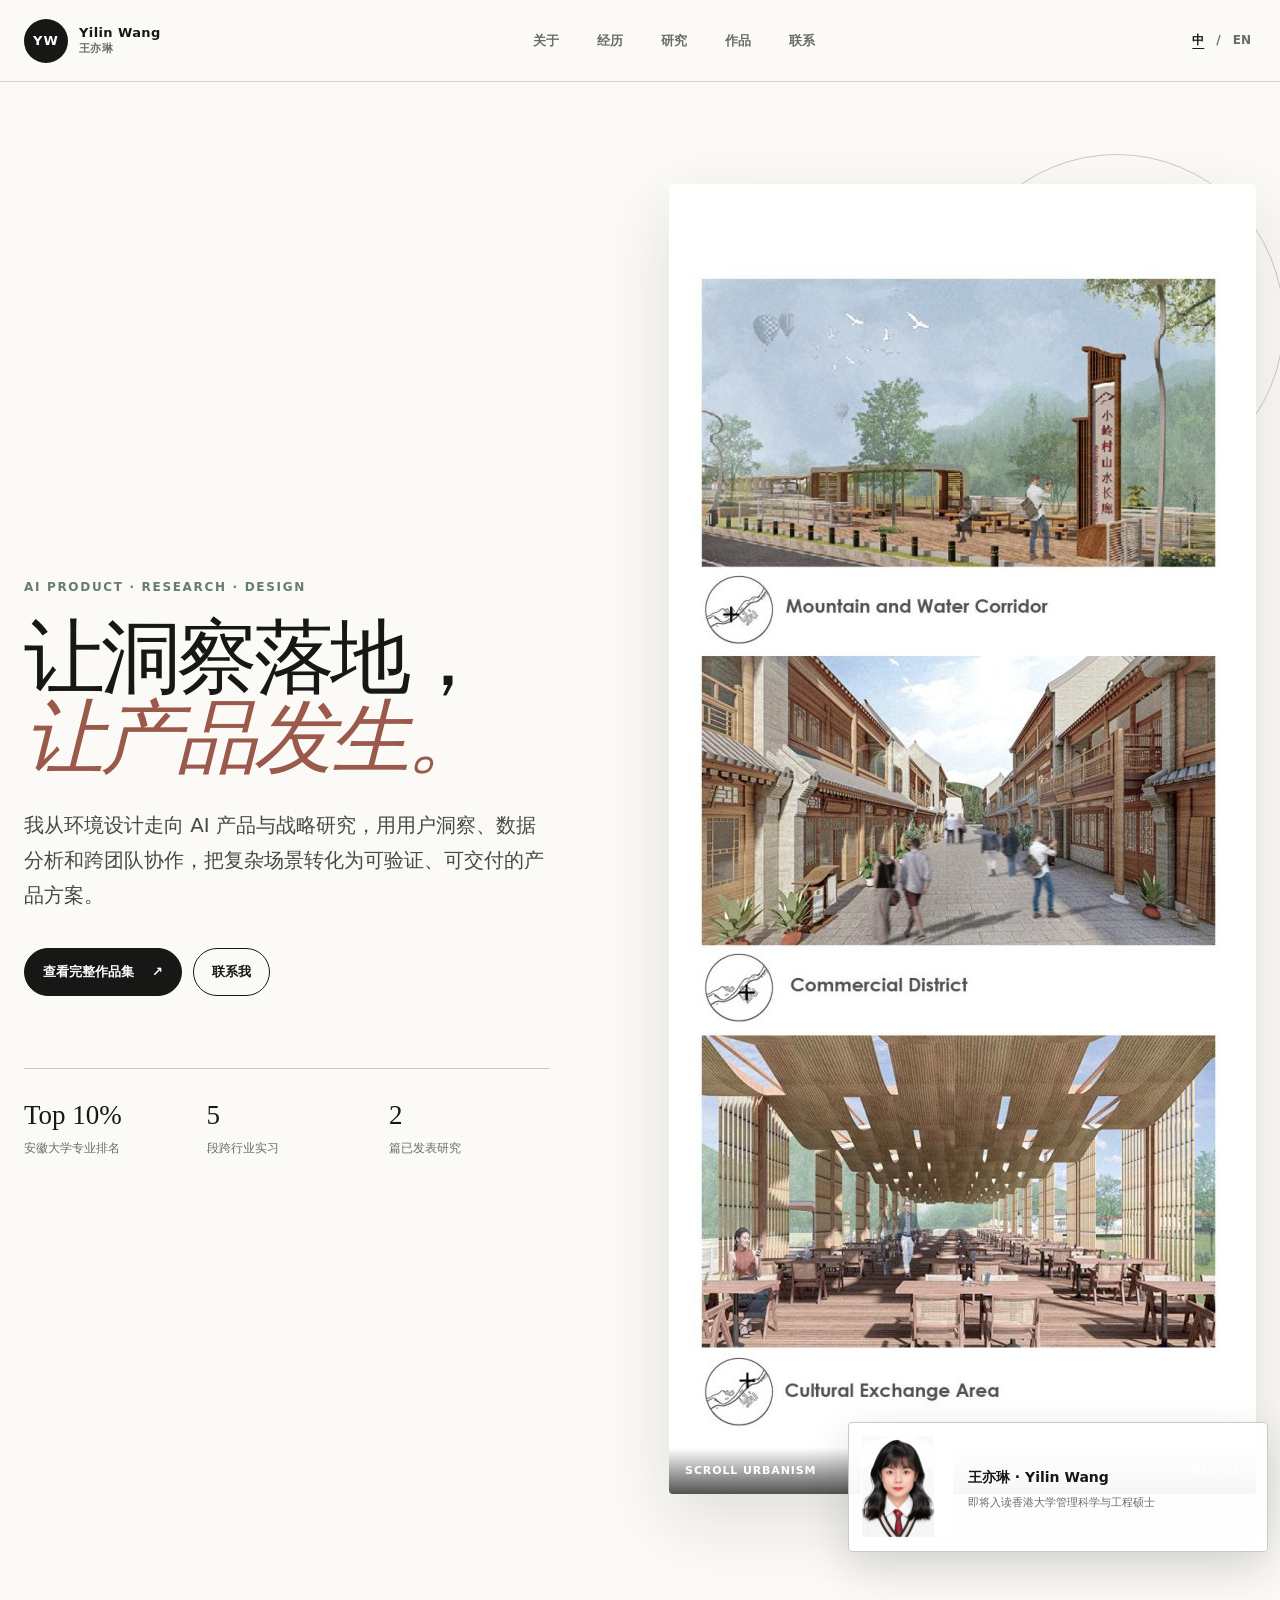
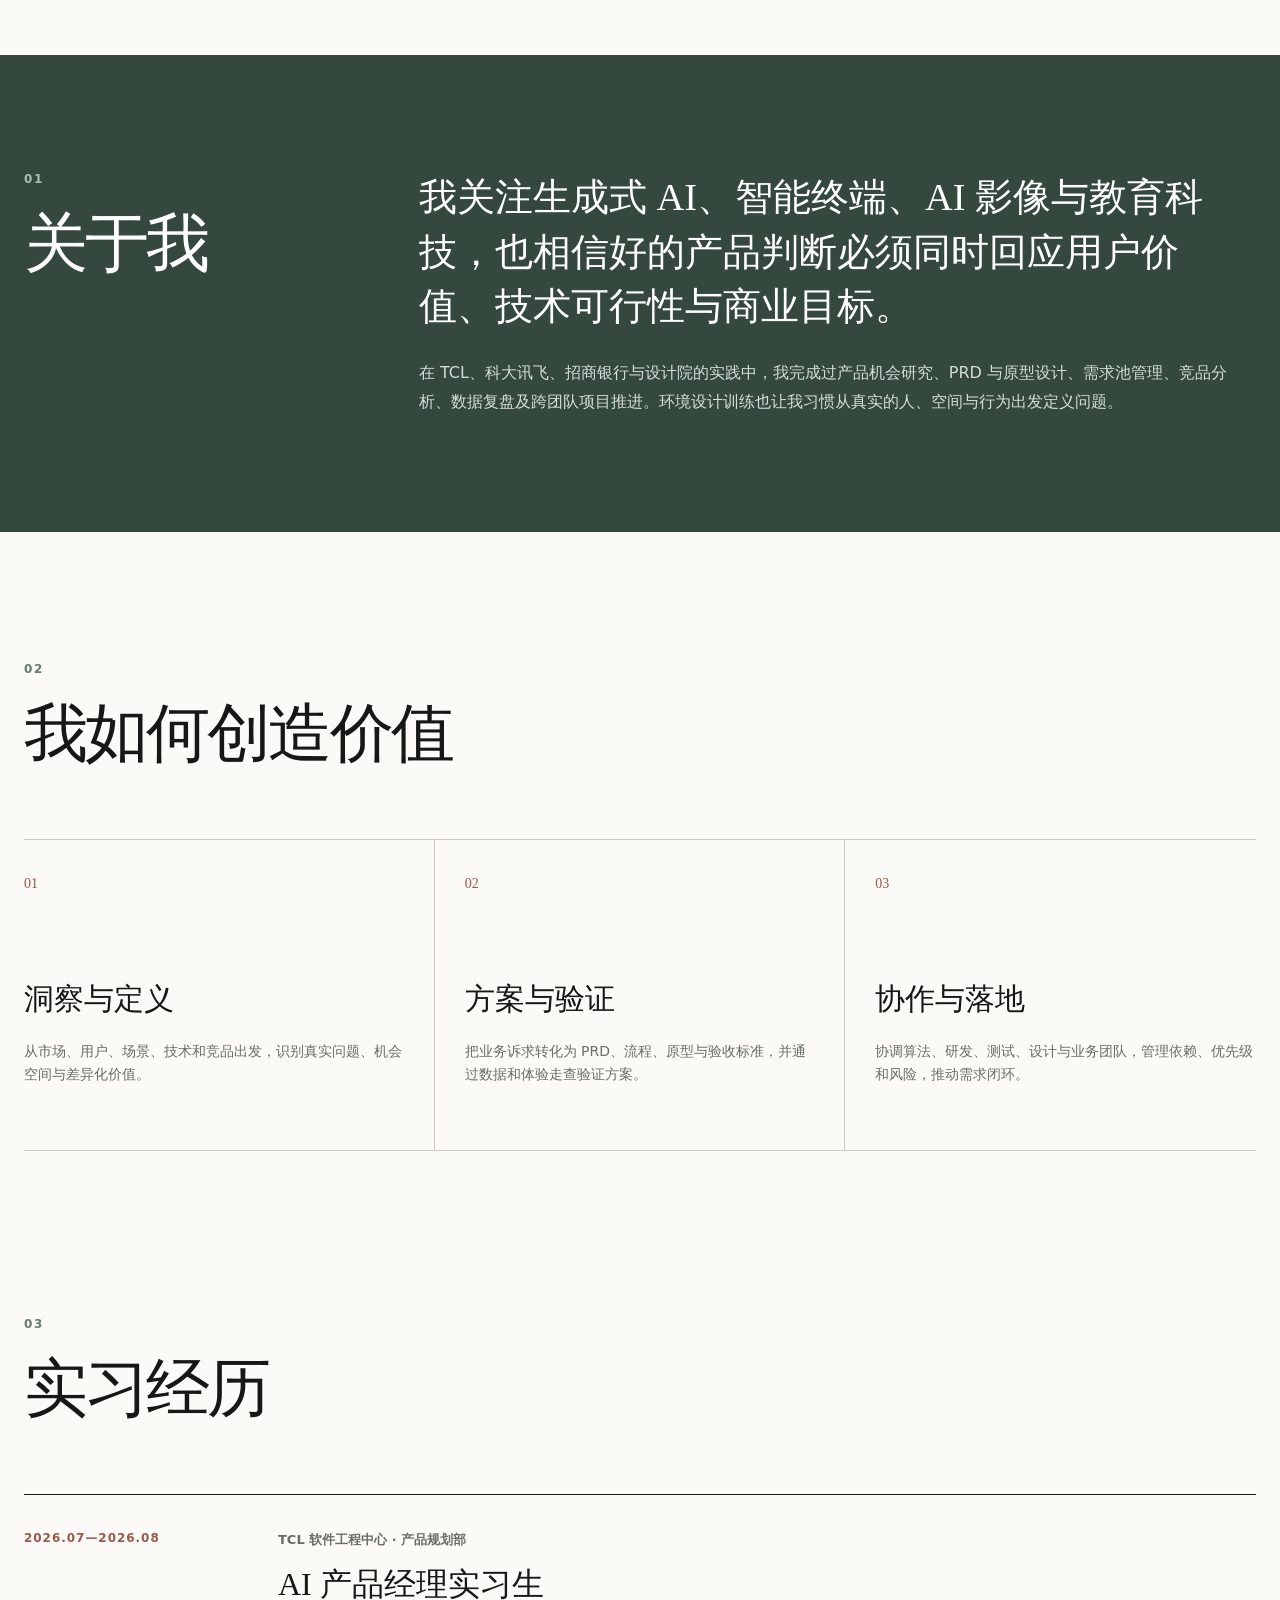
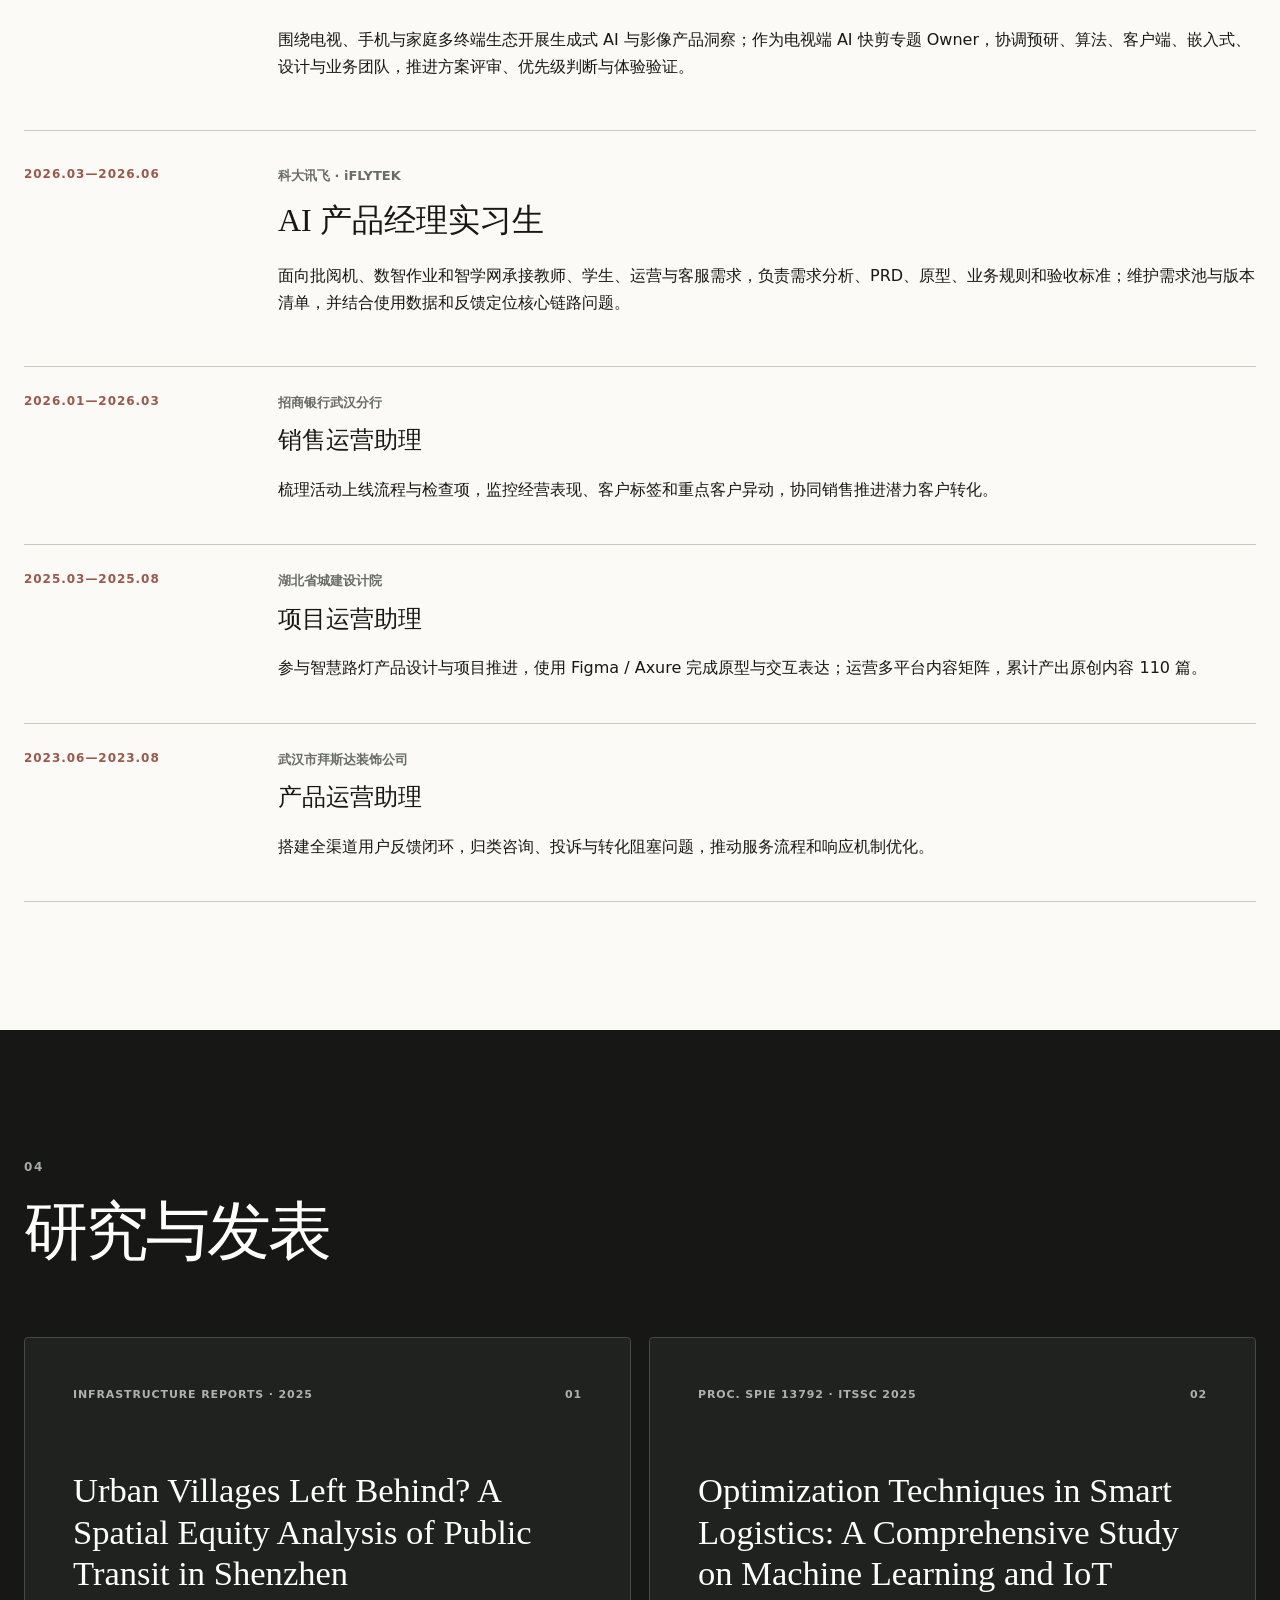
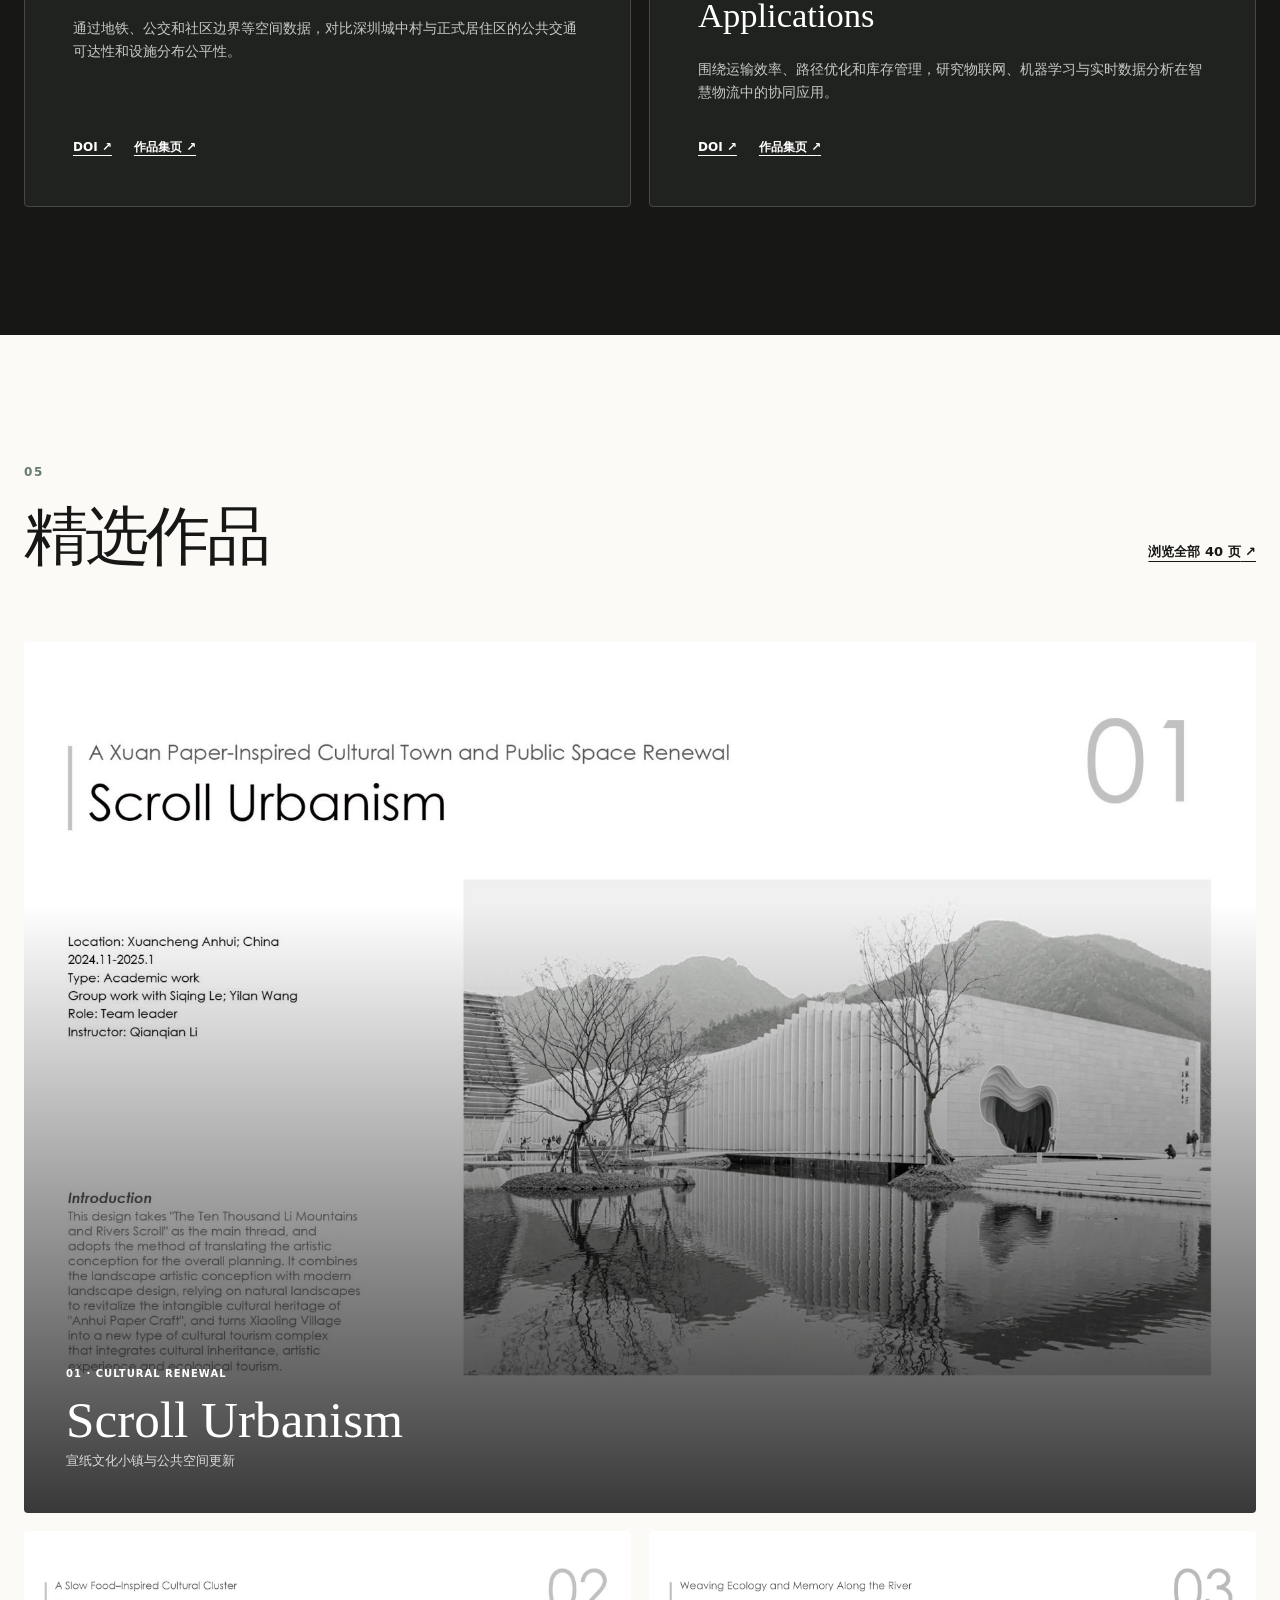
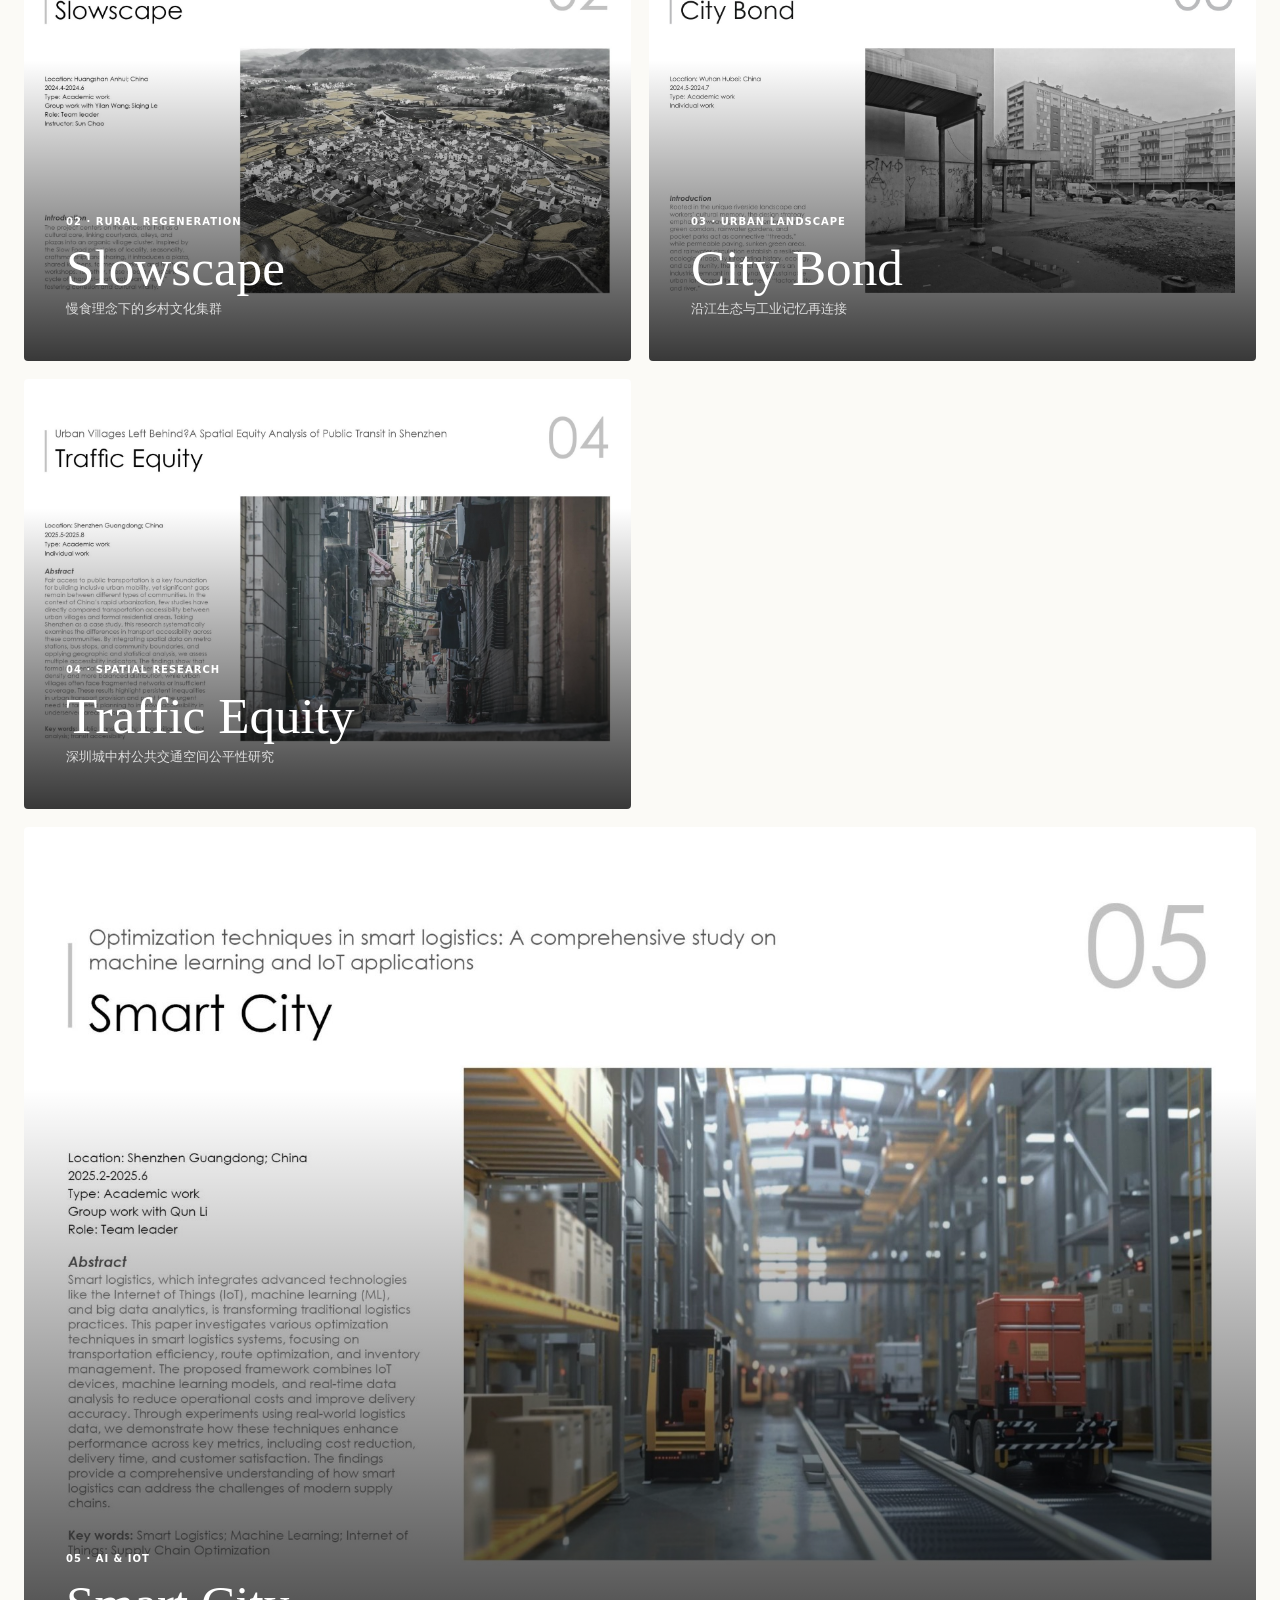
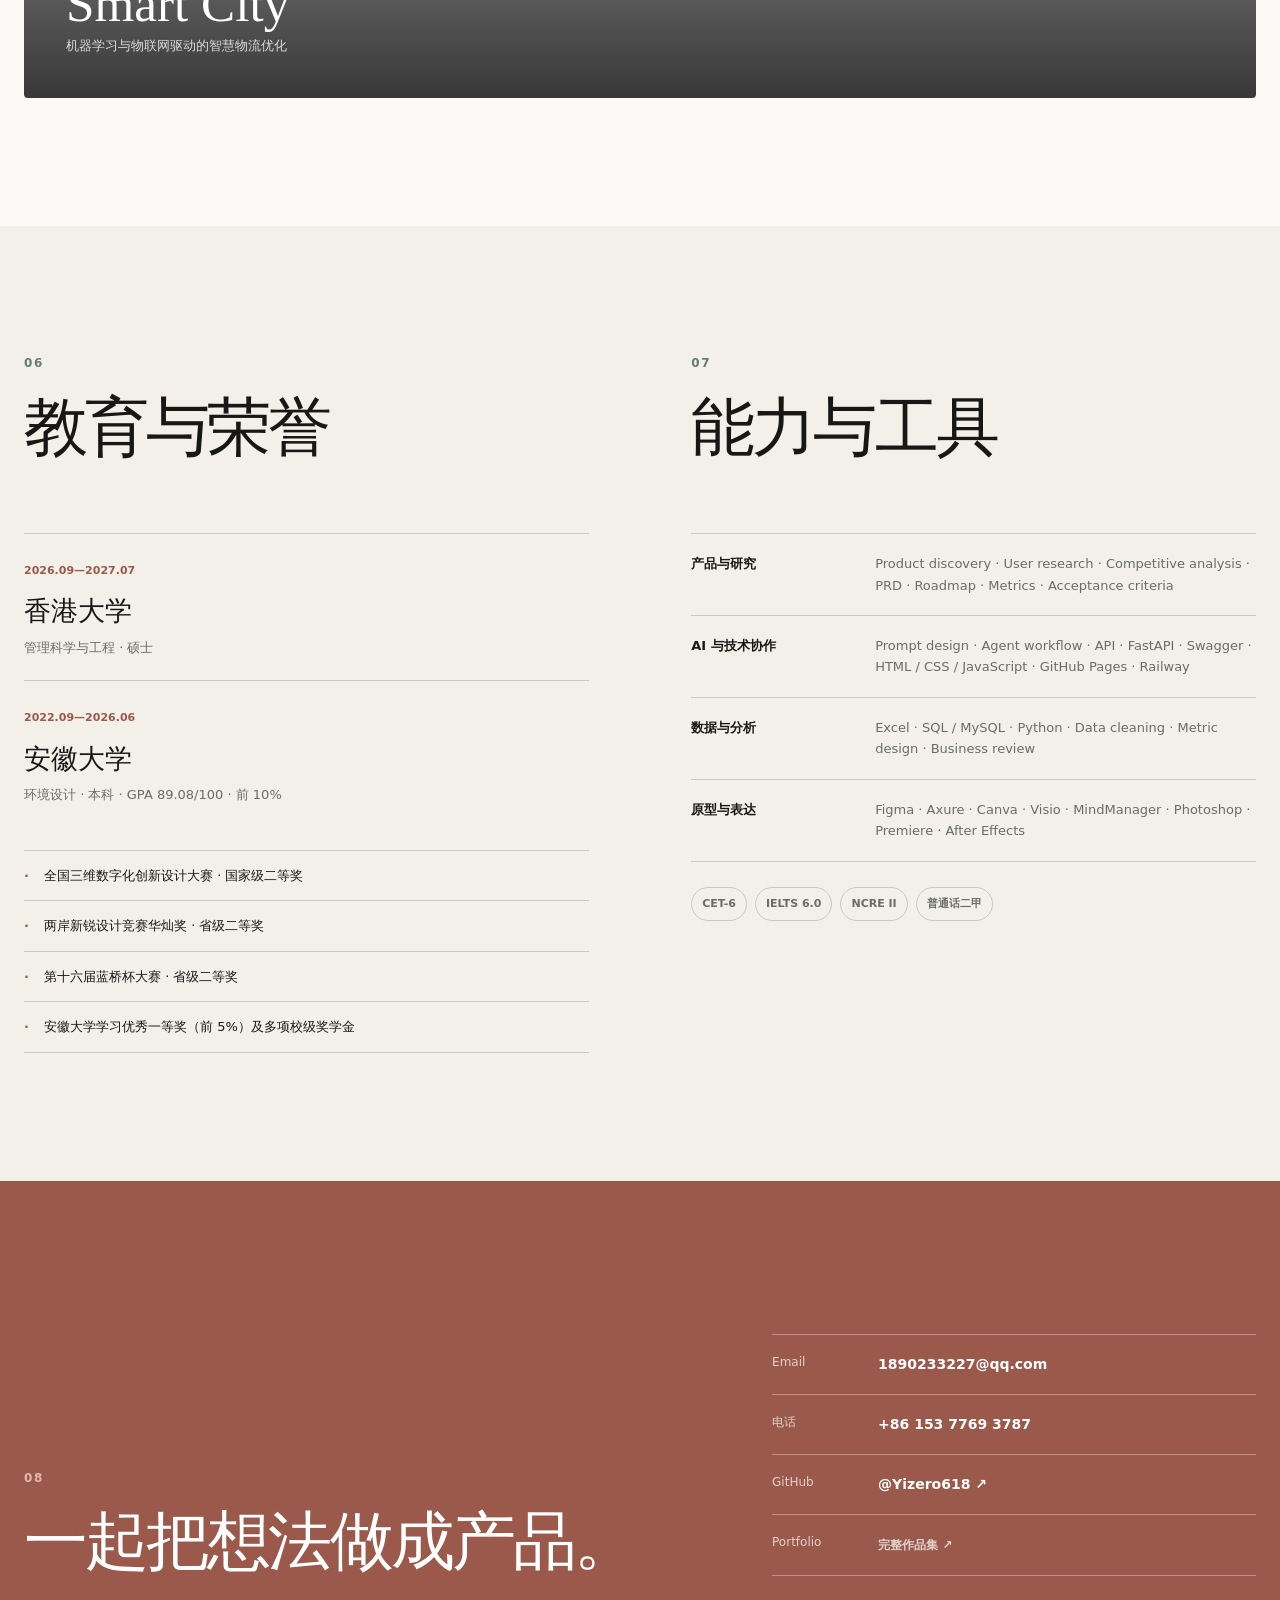
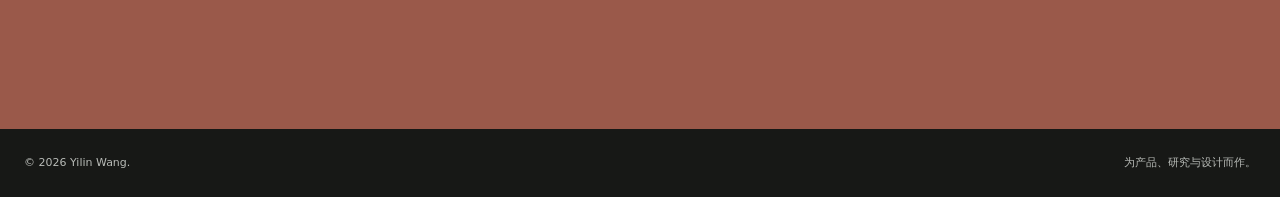
==== commit d2a6ab6e: "Build bilingual personal homepage" ====
--- a/index.html
+++ b/index.html
@@ -1,884 +1,346 @@
 <!doctype html>
-<html lang="zh-CN">
+<html lang="zh-CN" data-lang="zh">
 <head>
   <meta charset="utf-8">
   <meta name="viewport" content="width=device-width, initial-scale=1">
-  <title>王亦琳作品集 | Portfolio</title>
-  <meta name="description" content="王亦琳环境设计作品集，Anhui University，2022-2025。">
-  <style>
-    :root {
-      color-scheme: light;
-      --ink: #141414;
-      --muted: #727272;
-      --line: #d9d9d6;
-      --paper: #ffffff;
-      --wash: #f7f7f3;
-      --panel: #efefeb;
-      --accent: #386f68;
-      --accent-strong: #a34e45;
-      --shadow: 0 18px 45px rgba(18, 18, 18, .12);
-      --radius: 8px;
-    }
-
-    * { box-sizing: border-box; }
-
-    html {
-      scroll-behavior: smooth;
-      background: var(--wash);
-    }
-
-    body {
-      margin: 0;
-      color: var(--ink);
-      background:
-        linear-gradient(90deg, rgba(56, 111, 104, .08) 0, rgba(56, 111, 104, .08) 1px, transparent 1px),
-        var(--wash);
-      background-size: 72px 72px;
-      font-family: Inter, ui-sans-serif, system-ui, -apple-system, BlinkMacSystemFont, "Segoe UI", sans-serif;
-      letter-spacing: 0;
-    }
-
-    a { color: inherit; }
-
-    .shell {
-      min-height: 100vh;
-      display: grid;
-      grid-template-columns: minmax(260px, 320px) minmax(0, 1fr);
-    }
-
-    .sidebar {
-      position: sticky;
-      top: 0;
-      height: 100vh;
-      display: grid;
-      grid-template-rows: auto auto minmax(0, 1fr);
-      gap: 20px;
-      padding: 28px 22px;
-      border-right: 1px solid var(--line);
-      background: rgba(255, 255, 255, .88);
-      backdrop-filter: blur(18px);
-      z-index: 5;
-    }
-
-    .brand {
-      display: grid;
-      gap: 10px;
-    }
-
-    .eyebrow {
-      margin: 0;
-      color: var(--accent);
-      font-size: 12px;
-      font-weight: 800;
-      text-transform: uppercase;
-    }
-
-    h1 {
-      margin: 0;
-      font-size: clamp(30px, 4vw, 46px);
-      line-height: .94;
-      letter-spacing: 0;
-    }
-
-    .meta {
-      display: grid;
-      gap: 5px;
-      margin: 4px 0 0;
-      color: var(--muted);
-      font-size: 13px;
-      line-height: 1.45;
-    }
-
-    .actions {
-      display: grid;
-      grid-template-columns: 1fr 44px;
-      gap: 8px;
-      align-items: center;
-    }
-
-    .button,
-    .icon-button {
-      min-height: 44px;
-      border: 1px solid var(--ink);
-      border-radius: var(--radius);
-      background: var(--ink);
-      color: #fff;
-      cursor: pointer;
-      display: inline-flex;
-      align-items: center;
-      justify-content: center;
-      text-decoration: none;
-      font: inherit;
-      font-size: 13px;
-      font-weight: 800;
-    }
-
-    .button:hover,
-    .icon-button:hover {
-      background: var(--accent);
-      border-color: var(--accent);
-    }
-
-    .icon-button {
-      width: 44px;
-      padding: 0;
-      background: var(--paper);
-      color: var(--ink);
-    }
-
-    .icon-button svg {
-      width: 19px;
-      height: 19px;
-      stroke-width: 2.2;
-    }
-
-    .progress-wrap {
-      display: grid;
-      gap: 8px;
-    }
-
-    .progress-label {
-      display: flex;
-      justify-content: space-between;
-      gap: 12px;
-      color: var(--muted);
-      font-size: 12px;
-      font-weight: 700;
-    }
-
-    .progress {
-      height: 6px;
-      overflow: hidden;
-      border-radius: 999px;
-      background: var(--panel);
-    }
-
-    .progress-bar {
-      display: block;
-      width: 2.5%;
-      height: 100%;
-      border-radius: inherit;
-      background: linear-gradient(90deg, var(--accent), var(--accent-strong));
-      transition: width .2s ease;
-    }
-
-    .thumbs {
-      min-height: 0;
-      overflow: auto;
-      padding-right: 5px;
-      display: grid;
-      gap: 10px;
-      align-content: start;
-      scrollbar-width: thin;
-    }
-
-    .thumb {
-      width: 100%;
-      min-height: 86px;
-      display: grid;
-      grid-template-columns: 108px minmax(38px, 1fr);
-      gap: 11px;
-      align-items: center;
-      border: 1px solid transparent;
-      border-radius: var(--radius);
-      padding: 7px;
-      background: transparent;
-      color: var(--muted);
-      cursor: pointer;
-      text-align: left;
-    }
-
-    .thumb img {
-      width: 108px;
-      height: auto;
-      aspect-ratio: 1.415 / 1;
-      object-fit: cover;
-      border: 1px solid var(--line);
-      background: var(--paper);
-      display: block;
-    }
-
-    .thumb span {
-      font-size: 13px;
-      font-weight: 800;
-    }
-
-    .thumb:hover,
-    .thumb.is-active {
-      border-color: rgba(56, 111, 104, .45);
-      background: rgba(56, 111, 104, .08);
-      color: var(--ink);
-    }
-
-    .viewer {
-      min-width: 0;
-      padding: 28px clamp(18px, 4vw, 52px) 52px;
-    }
-
-    .pages {
-      width: min(100%, 1180px);
-      margin: 0 auto;
-      display: grid;
-      gap: clamp(22px, 4vw, 44px);
-    }
-
-    .sheet {
-      scroll-margin-top: 24px;
-      display: grid;
-      gap: 10px;
-    }
-
-    .sheet-meta {
-      display: flex;
-      align-items: center;
-      justify-content: space-between;
-      gap: 16px;
-      min-height: 18px;
-      color: var(--muted);
-      font-size: 12px;
-      font-weight: 800;
-      text-transform: uppercase;
-    }
-
-    .sheet img {
-      width: 100%;
-      height: auto;
-      display: block;
-      border: 1px solid var(--line);
-      border-radius: var(--radius);
-      background: var(--paper);
-      box-shadow: var(--shadow);
-    }
-
-    .mobile-bar {
-      display: none;
-    }
-
-    @media (max-width: 900px) {
-      .shell {
-        display: block;
-      }
-
-      .sidebar {
-        position: sticky;
-        top: 0;
-        height: auto;
-        grid-template-rows: auto auto auto;
-        gap: 14px;
-        padding: 14px;
-        border-right: 0;
-        border-bottom: 1px solid var(--line);
-      }
-
-      .brand {
-        grid-template-columns: minmax(0, 1fr) auto;
-        align-items: end;
-        gap: 14px;
-      }
-
-      h1 {
-        font-size: 28px;
-        line-height: 1;
-      }
-
-      .meta {
-        display: none;
-      }
-
-      .actions {
-        grid-template-columns: 1fr 44px;
-      }
-
-      .thumbs {
-        display: flex;
-        gap: 8px;
-        overflow-x: auto;
-        padding: 1px 0 4px;
-      }
-
-      .thumb {
-        flex: 0 0 82px;
-        min-height: 70px;
-        grid-template-columns: 1fr;
-        gap: 4px;
-        padding: 5px;
-        text-align: center;
-      }
-
-      .thumb img {
-        width: 70px;
-        margin: 0 auto;
-      }
-
-      .thumb span {
-        font-size: 11px;
-      }
-
-      .viewer {
-        padding: 18px 12px 34px;
-      }
-
-      .pages {
-        gap: 24px;
-      }
-
-      .sheet {
-        scroll-margin-top: 168px;
-      }
-
-      .sheet img {
-        border-radius: 6px;
-      }
-    }
-
-    @media (max-width: 520px) {
-      .sidebar { padding: 12px; }
-
-      .brand {
-        grid-template-columns: 1fr;
-      }
-
-      .actions {
-        width: 100%;
-      }
-
-      h1 { font-size: 24px; }
-
-      .eyebrow { font-size: 11px; }
-
-      .viewer { padding-inline: 8px; }
-
-      .sheet-meta {
-        font-size: 11px;
-      }
-    }
-
-    @media (prefers-reduced-motion: reduce) {
-      html { scroll-behavior: auto; }
-      .progress-bar { transition: none; }
-    }
-  </style>
+  <title>王亦琳 | AI 产品、研究与设计</title>
+  <meta name="description" content="王亦琳的个人主页：AI 产品、行业研究、数据分析与环境设计作品集。">
+  <meta name="theme-color" content="#f2f0e9">
+  <meta property="og:type" content="website">
+  <meta property="og:title" content="王亦琳 | AI 产品、研究与设计">
+  <meta property="og:description" content="从用户洞察到产品落地，以研究、数据与设计连接复杂问题。">
+  <meta property="og:url" content="https://yizero618.github.io/">
+  <meta property="og:image" content="https://yizero618.github.io/assets/pages/page-01.jpg">
+  <link rel="stylesheet" href="assets/site.css">
+  <script src="assets/site.js" defer></script>
 </head>
 <body>
-  <div class="shell">
-    <aside class="sidebar">
-      <div class="brand">
+  <a class="skip-link" href="#main">
+    <span class="lang lang-zh">跳到正文</span><span class="lang lang-en">Skip to content</span>
+  </a>
+
+  <header class="site-header" id="top">
+    <a class="brand" href="#top" aria-label="王亦琳个人主页">
+      <span class="brand-mark">YW</span>
+      <span class="brand-name">Yilin Wang<br><small>王亦琳</small></span>
+    </a>
+
+    <button class="nav-toggle" type="button" aria-expanded="false" aria-controls="site-nav">
+      <span class="lang lang-zh">菜单</span><span class="lang lang-en">Menu</span>
+    </button>
+
+    <nav class="site-nav" id="site-nav" aria-label="Primary navigation">
+      <a href="#about"><span class="lang lang-zh">关于</span><span class="lang lang-en">About</span></a>
+      <a href="#experience"><span class="lang lang-zh">经历</span><span class="lang lang-en">Experience</span></a>
+      <a href="#research"><span class="lang lang-zh">研究</span><span class="lang lang-en">Research</span></a>
+      <a href="#work"><span class="lang lang-zh">作品</span><span class="lang lang-en">Work</span></a>
+      <a href="#contact"><span class="lang lang-zh">联系</span><span class="lang lang-en">Contact</span></a>
+    </nav>
+
+    <div class="language-switch" aria-label="Language">
+      <button type="button" data-set-lang="zh" aria-pressed="true">中</button>
+      <span aria-hidden="true">/</span>
+      <button type="button" data-set-lang="en" aria-pressed="false">EN</button>
+    </div>
+  </header>
+
+  <main id="main">
+    <section class="hero section-shell" aria-labelledby="hero-title">
+      <div class="hero-copy reveal">
+        <p class="eyebrow">AI Product · Research · Design</p>
+        <h1 id="hero-title">
+          <span class="lang lang-zh">让洞察落地，<br><em>让产品发生。</em></span>
+          <span class="lang lang-en">Turn insight into action.<br><em>Build products that matter.</em></span>
+        </h1>
+        <p class="hero-lead lang lang-zh">我从环境设计走向 AI 产品与战略研究，用用户洞察、数据分析和跨团队协作，把复杂场景转化为可验证、可交付的产品方案。</p>
+        <p class="hero-lead lang lang-en">I moved from environmental design into AI product and strategy, combining user insight, data analysis, and cross-functional delivery to turn complex contexts into testable products.</p>
+        <div class="hero-actions">
+          <a class="button button-primary" href="portfolio.html">
+            <span class="lang lang-zh">查看完整作品集</span><span class="lang lang-en">Explore full portfolio</span><span aria-hidden="true">↗</span>
+          </a>
+          <a class="button button-quiet" href="mailto:1890233227@qq.com">
+            <span class="lang lang-zh">联系我</span><span class="lang lang-en">Contact me</span>
+          </a>
+        </div>
+        <ul class="hero-facts" aria-label="Highlights">
+          <li><strong>Top 10%</strong><span class="lang lang-zh">安徽大学专业排名</span><span class="lang lang-en">at Anhui University</span></li>
+          <li><strong>5</strong><span class="lang lang-zh">段跨行业实习</span><span class="lang lang-en">cross-industry internships</span></li>
+          <li><strong>2</strong><span class="lang lang-zh">篇已发表研究</span><span class="lang lang-en">published studies</span></li>
+        </ul>
+      </div>
+
+      <div class="hero-visual reveal">
+        <figure class="hero-project">
+          <img src="assets/pages/page-09.jpg" width="1853" height="1310" alt="宣纸文化小镇与公共空间更新效果图">
+          <figcaption><span>Scroll Urbanism</span><span>01 / 05</span></figcaption>
+        </figure>
+        <div class="profile-card">
+          <div class="profile-photo" role="img" aria-label="王亦琳肖像">
+            <img src="assets/profile-strip.png" width="848" height="209" alt="">
+          </div>
+          <div>
+            <strong>王亦琳 · Yilin Wang</strong>
+            <p class="lang lang-zh">即将入读香港大学管理科学与工程硕士</p>
+            <p class="lang lang-en">Incoming MSc student in Management Science & Engineering, HKU</p>
+          </div>
+        </div>
+      </div>
+    </section>
+
+    <section class="intro-band" id="about">
+      <div class="section-shell intro-grid reveal">
         <div>
-          <p class="eyebrow">Environmental Design</p>
-          <h1>王亦琳<br>作品集</h1>
-          <div class="meta">
-            <span>Anhui University</span>
-            <span>2022-2025 · Portfolio</span>
-            <span>40 Pages</span>
-          </div>
-        </div>
-      </div>
-
-      <div class="progress-wrap" aria-label="页面进度">
-        <div class="actions">
-          <a class="button" href="#page-01">浏览作品集</a>
-          <button class="icon-button" type="button" id="toTop" aria-label="回到顶部" title="回到顶部">
-            <svg viewBox="0 0 24 24" fill="none" stroke="currentColor" aria-hidden="true"><path d="m18 15-6-6-6 6"/><path d="M12 20V9"/></svg>
-          </button>
-        </div>
-        <div class="progress-label">
-          <span id="currentPage">01</span>
-          <span>40</span>
-        </div>
-        <div class="progress" aria-hidden="true"><span class="progress-bar" id="progressBar"></span></div>
-      </div>
-
-      <nav class="thumbs" aria-label="作品集页面">
-          <button class="thumb" type="button" data-target="page-01" aria-label="第 1 页">
-            <img src="assets/thumbs/thumb-01.jpg" width="150" height="106" alt="第 1 页缩略图" loading="lazy">
-            <span>01</span>
-          </button>
-          <button class="thumb" type="button" data-target="page-02" aria-label="第 2 页">
-            <img src="assets/thumbs/thumb-02.jpg" width="150" height="106" alt="第 2 页缩略图" loading="lazy">
-            <span>02</span>
-          </button>
-          <button class="thumb" type="button" data-target="page-03" aria-label="第 3 页">
-            <img src="assets/thumbs/thumb-03.jpg" width="150" height="106" alt="第 3 页缩略图" loading="lazy">
-            <span>03</span>
-          </button>
-          <button class="thumb" type="button" data-target="page-04" aria-label="第 4 页">
-            <img src="assets/thumbs/thumb-04.jpg" width="150" height="106" alt="第 4 页缩略图" loading="lazy">
-            <span>04</span>
-          </button>
-          <button class="thumb" type="button" data-target="page-05" aria-label="第 5 页">
-            <img src="assets/thumbs/thumb-05.jpg" width="150" height="106" alt="第 5 页缩略图" loading="lazy">
-            <span>05</span>
-          </button>
-          <button class="thumb" type="button" data-target="page-06" aria-label="第 6 页">
-            <img src="assets/thumbs/thumb-06.jpg" width="150" height="106" alt="第 6 页缩略图" loading="lazy">
-            <span>06</span>
-          </button>
-          <button class="thumb" type="button" data-target="page-07" aria-label="第 7 页">
-            <img src="assets/thumbs/thumb-07.jpg" width="150" height="106" alt="第 7 页缩略图" loading="lazy">
-            <span>07</span>
-          </button>
-          <button class="thumb" type="button" data-target="page-08" aria-label="第 8 页">
-            <img src="assets/thumbs/thumb-08.jpg" width="150" height="106" alt="第 8 页缩略图" loading="lazy">
-            <span>08</span>
-          </button>
-          <button class="thumb" type="button" data-target="page-09" aria-label="第 9 页">
-            <img src="assets/thumbs/thumb-09.jpg" width="150" height="106" alt="第 9 页缩略图" loading="lazy">
-            <span>09</span>
-          </button>
-          <button class="thumb" type="button" data-target="page-10" aria-label="第 10 页">
-            <img src="assets/thumbs/thumb-10.jpg" width="150" height="106" alt="第 10 页缩略图" loading="lazy">
-            <span>10</span>
-          </button>
-          <button class="thumb" type="button" data-target="page-11" aria-label="第 11 页">
-            <img src="assets/thumbs/thumb-11.jpg" width="150" height="106" alt="第 11 页缩略图" loading="lazy">
-            <span>11</span>
-          </button>
-          <button class="thumb" type="button" data-target="page-12" aria-label="第 12 页">
-            <img src="assets/thumbs/thumb-12.jpg" width="150" height="106" alt="第 12 页缩略图" loading="lazy">
-            <span>12</span>
-          </button>
-          <button class="thumb" type="button" data-target="page-13" aria-label="第 13 页">
-            <img src="assets/thumbs/thumb-13.jpg" width="150" height="106" alt="第 13 页缩略图" loading="lazy">
-            <span>13</span>
-          </button>
-          <button class="thumb" type="button" data-target="page-14" aria-label="第 14 页">
-            <img src="assets/thumbs/thumb-14.jpg" width="150" height="106" alt="第 14 页缩略图" loading="lazy">
-            <span>14</span>
-          </button>
-          <button class="thumb" type="button" data-target="page-15" aria-label="第 15 页">
-            <img src="assets/thumbs/thumb-15.jpg" width="150" height="106" alt="第 15 页缩略图" loading="lazy">
-            <span>15</span>
-          </button>
-          <button class="thumb" type="button" data-target="page-16" aria-label="第 16 页">
-            <img src="assets/thumbs/thumb-16.jpg" width="150" height="106" alt="第 16 页缩略图" loading="lazy">
-            <span>16</span>
-          </button>
-          <button class="thumb" type="button" data-target="page-17" aria-label="第 17 页">
-            <img src="assets/thumbs/thumb-17.jpg" width="150" height="106" alt="第 17 页缩略图" loading="lazy">
-            <span>17</span>
-          </button>
-          <button class="thumb" type="button" data-target="page-18" aria-label="第 18 页">
-            <img src="assets/thumbs/thumb-18.jpg" width="150" height="106" alt="第 18 页缩略图" loading="lazy">
-            <span>18</span>
-          </button>
-          <button class="thumb" type="button" data-target="page-19" aria-label="第 19 页">
-            <img src="assets/thumbs/thumb-19.jpg" width="150" height="106" alt="第 19 页缩略图" loading="lazy">
-            <span>19</span>
-          </button>
-          <button class="thumb" type="button" data-target="page-20" aria-label="第 20 页">
-            <img src="assets/thumbs/thumb-20.jpg" width="150" height="106" alt="第 20 页缩略图" loading="lazy">
-            <span>20</span>
-          </button>
-          <button class="thumb" type="button" data-target="page-21" aria-label="第 21 页">
-            <img src="assets/thumbs/thumb-21.jpg" width="150" height="106" alt="第 21 页缩略图" loading="lazy">
-            <span>21</span>
-          </button>
-          <button class="thumb" type="button" data-target="page-22" aria-label="第 22 页">
-            <img src="assets/thumbs/thumb-22.jpg" width="150" height="106" alt="第 22 页缩略图" loading="lazy">
-            <span>22</span>
-          </button>
-          <button class="thumb" type="button" data-target="page-23" aria-label="第 23 页">
-            <img src="assets/thumbs/thumb-23.jpg" width="150" height="106" alt="第 23 页缩略图" loading="lazy">
-            <span>23</span>
-          </button>
-          <button class="thumb" type="button" data-target="page-24" aria-label="第 24 页">
-            <img src="assets/thumbs/thumb-24.jpg" width="150" height="106" alt="第 24 页缩略图" loading="lazy">
-            <span>24</span>
-          </button>
-          <button class="thumb" type="button" data-target="page-25" aria-label="第 25 页">
-            <img src="assets/thumbs/thumb-25.jpg" width="150" height="106" alt="第 25 页缩略图" loading="lazy">
-            <span>25</span>
-          </button>
-          <button class="thumb" type="button" data-target="page-26" aria-label="第 26 页">
-            <img src="assets/thumbs/thumb-26.jpg" width="150" height="106" alt="第 26 页缩略图" loading="lazy">
-            <span>26</span>
-          </button>
-          <button class="thumb" type="button" data-target="page-27" aria-label="第 27 页">
-            <img src="assets/thumbs/thumb-27.jpg" width="150" height="106" alt="第 27 页缩略图" loading="lazy">
-            <span>27</span>
-          </button>
-          <button class="thumb" type="button" data-target="page-28" aria-label="第 28 页">
-            <img src="assets/thumbs/thumb-28.jpg" width="150" height="106" alt="第 28 页缩略图" loading="lazy">
-            <span>28</span>
-          </button>
-          <button class="thumb" type="button" data-target="page-29" aria-label="第 29 页">
-            <img src="assets/thumbs/thumb-29.jpg" width="150" height="106" alt="第 29 页缩略图" loading="lazy">
-            <span>29</span>
-          </button>
-          <button class="thumb" type="button" data-target="page-30" aria-label="第 30 页">
-            <img src="assets/thumbs/thumb-30.jpg" width="150" height="106" alt="第 30 页缩略图" loading="lazy">
-            <span>30</span>
-          </button>
-          <button class="thumb" type="button" data-target="page-31" aria-label="第 31 页">
-            <img src="assets/thumbs/thumb-31.jpg" width="150" height="106" alt="第 31 页缩略图" loading="lazy">
-            <span>31</span>
-          </button>
-          <button class="thumb" type="button" data-target="page-32" aria-label="第 32 页">
-            <img src="assets/thumbs/thumb-32.jpg" width="150" height="106" alt="第 32 页缩略图" loading="lazy">
-            <span>32</span>
-          </button>
-          <button class="thumb" type="button" data-target="page-33" aria-label="第 33 页">
-            <img src="assets/thumbs/thumb-33.jpg" width="150" height="106" alt="第 33 页缩略图" loading="lazy">
-            <span>33</span>
-          </button>
-          <button class="thumb" type="button" data-target="page-34" aria-label="第 34 页">
-            <img src="assets/thumbs/thumb-34.jpg" width="150" height="106" alt="第 34 页缩略图" loading="lazy">
-            <span>34</span>
-          </button>
-          <button class="thumb" type="button" data-target="page-35" aria-label="第 35 页">
-            <img src="assets/thumbs/thumb-35.jpg" width="150" height="106" alt="第 35 页缩略图" loading="lazy">
-            <span>35</span>
-          </button>
-          <button class="thumb" type="button" data-target="page-36" aria-label="第 36 页">
-            <img src="assets/thumbs/thumb-36.jpg" width="150" height="106" alt="第 36 页缩略图" loading="lazy">
-            <span>36</span>
-          </button>
-          <button class="thumb" type="button" data-target="page-37" aria-label="第 37 页">
-            <img src="assets/thumbs/thumb-37.jpg" width="150" height="106" alt="第 37 页缩略图" loading="lazy">
-            <span>37</span>
-          </button>
-          <button class="thumb" type="button" data-target="page-38" aria-label="第 38 页">
-            <img src="assets/thumbs/thumb-38.jpg" width="150" height="106" alt="第 38 页缩略图" loading="lazy">
-            <span>38</span>
-          </button>
-          <button class="thumb" type="button" data-target="page-39" aria-label="第 39 页">
-            <img src="assets/thumbs/thumb-39.jpg" width="150" height="106" alt="第 39 页缩略图" loading="lazy">
-            <span>39</span>
-          </button>
-          <button class="thumb" type="button" data-target="page-40" aria-label="第 40 页">
-            <img src="assets/thumbs/thumb-40.jpg" width="150" height="106" alt="第 40 页缩略图" loading="lazy">
-            <span>40</span>
-          </button>
-      </nav>
-    </aside>
-
-    <main class="viewer">
-      <div class="pages">
-        <section class="sheet" id="page-01" data-page="1">
-          <div class="sheet-meta">
-            <span>Page 01</span>
-            <span>40</span>
-          </div>
-          <img src="assets/pages/page-01.jpg" width="1853" height="1310" alt="王亦琳作品集第 1 页" loading="lazy">
-        </section>
-        <section class="sheet" id="page-02" data-page="2">
-          <div class="sheet-meta">
-            <span>Page 02</span>
-            <span>40</span>
-          </div>
-          <img src="assets/pages/page-02.jpg" width="1853" height="1310" alt="王亦琳作品集第 2 页" loading="lazy">
-        </section>
-        <section class="sheet" id="page-03" data-page="3">
-          <div class="sheet-meta">
-            <span>Page 03</span>
-            <span>40</span>
-          </div>
-          <img src="assets/pages/page-03.jpg" width="1853" height="1310" alt="王亦琳作品集第 3 页" loading="lazy">
-        </section>
-        <section class="sheet" id="page-04" data-page="4">
-          <div class="sheet-meta">
-            <span>Page 04</span>
-            <span>40</span>
-          </div>
-          <img src="assets/pages/page-04.jpg" width="1853" height="1310" alt="王亦琳作品集第 4 页" loading="lazy">
-        </section>
-        <section class="sheet" id="page-05" data-page="5">
-          <div class="sheet-meta">
-            <span>Page 05</span>
-            <span>40</span>
-          </div>
-          <img src="assets/pages/page-05.jpg" width="1853" height="1310" alt="王亦琳作品集第 5 页" loading="lazy">
-        </section>
-        <section class="sheet" id="page-06" data-page="6">
-          <div class="sheet-meta">
-            <span>Page 06</span>
-            <span>40</span>
-          </div>
-          <img src="assets/pages/page-06.jpg" width="1853" height="1310" alt="王亦琳作品集第 6 页" loading="lazy">
-        </section>
-        <section class="sheet" id="page-07" data-page="7">
-          <div class="sheet-meta">
-            <span>Page 07</span>
-            <span>40</span>
-          </div>
-          <img src="assets/pages/page-07.jpg" width="1853" height="1310" alt="王亦琳作品集第 7 页" loading="lazy">
-        </section>
-        <section class="sheet" id="page-08" data-page="8">
-          <div class="sheet-meta">
-            <span>Page 08</span>
-            <span>40</span>
-          </div>
-          <img src="assets/pages/page-08.jpg" width="1853" height="1310" alt="王亦琳作品集第 8 页" loading="lazy">
-        </section>
-        <section class="sheet" id="page-09" data-page="9">
-          <div class="sheet-meta">
-            <span>Page 09</span>
-            <span>40</span>
-          </div>
-          <img src="assets/pages/page-09.jpg" width="1853" height="1310" alt="王亦琳作品集第 9 页" loading="lazy">
-        </section>
-        <section class="sheet" id="page-10" data-page="10">
-          <div class="sheet-meta">
-            <span>Page 10</span>
-            <span>40</span>
-          </div>
-          <img src="assets/pages/page-10.jpg" width="1853" height="1310" alt="王亦琳作品集第 10 页" loading="lazy">
-        </section>
-        <section class="sheet" id="page-11" data-page="11">
-          <div class="sheet-meta">
-            <span>Page 11</span>
-            <span>40</span>
-          </div>
-          <img src="assets/pages/page-11.jpg" width="1853" height="1310" alt="王亦琳作品集第 11 页" loading="lazy">
-        </section>
-        <section class="sheet" id="page-12" data-page="12">
-          <div class="sheet-meta">
-            <span>Page 12</span>
-            <span>40</span>
-          </div>
-          <img src="assets/pages/page-12.jpg" width="1853" height="1310" alt="王亦琳作品集第 12 页" loading="lazy">
-        </section>
-        <section class="sheet" id="page-13" data-page="13">
-          <div class="sheet-meta">
-            <span>Page 13</span>
-            <span>40</span>
-          </div>
-          <img src="assets/pages/page-13.jpg" width="1853" height="1310" alt="王亦琳作品集第 13 页" loading="lazy">
-        </section>
-        <section class="sheet" id="page-14" data-page="14">
-          <div class="sheet-meta">
-            <span>Page 14</span>
-            <span>40</span>
-          </div>
-          <img src="assets/pages/page-14.jpg" width="1853" height="1310" alt="王亦琳作品集第 14 页" loading="lazy">
-        </section>
-        <section class="sheet" id="page-15" data-page="15">
-          <div class="sheet-meta">
-            <span>Page 15</span>
-            <span>40</span>
-          </div>
-          <img src="assets/pages/page-15.jpg" width="1853" height="1310" alt="王亦琳作品集第 15 页" loading="lazy">
-        </section>
-        <section class="sheet" id="page-16" data-page="16">
-          <div class="sheet-meta">
-            <span>Page 16</span>
-            <span>40</span>
-          </div>
-          <img src="assets/pages/page-16.jpg" width="1853" height="1310" alt="王亦琳作品集第 16 页" loading="lazy">
-        </section>
-        <section class="sheet" id="page-17" data-page="17">
-          <div class="sheet-meta">
-            <span>Page 17</span>
-            <span>40</span>
-          </div>
-          <img src="assets/pages/page-17.jpg" width="1853" height="1310" alt="王亦琳作品集第 17 页" loading="lazy">
-        </section>
-        <section class="sheet" id="page-18" data-page="18">
-          <div class="sheet-meta">
-            <span>Page 18</span>
-            <span>40</span>
-          </div>
-          <img src="assets/pages/page-18.jpg" width="1853" height="1310" alt="王亦琳作品集第 18 页" loading="lazy">
-        </section>
-        <section class="sheet" id="page-19" data-page="19">
-          <div class="sheet-meta">
-            <span>Page 19</span>
-            <span>40</span>
-          </div>
-          <img src="assets/pages/page-19.jpg" width="1853" height="1310" alt="王亦琳作品集第 19 页" loading="lazy">
-        </section>
-        <section class="sheet" id="page-20" data-page="20">
-          <div class="sheet-meta">
-            <span>Page 20</span>
-            <span>40</span>
-          </div>
-          <img src="assets/pages/page-20.jpg" width="1853" height="1310" alt="王亦琳作品集第 20 页" loading="lazy">
-        </section>
-        <section class="sheet" id="page-21" data-page="21">
-          <div class="sheet-meta">
-            <span>Page 21</span>
-            <span>40</span>
-          </div>
-          <img src="assets/pages/page-21.jpg" width="1853" height="1310" alt="王亦琳作品集第 21 页" loading="lazy">
-        </section>
-        <section class="sheet" id="page-22" data-page="22">
-          <div class="sheet-meta">
-            <span>Page 22</span>
-            <span>40</span>
-          </div>
-          <img src="assets/pages/page-22.jpg" width="1853" height="1310" alt="王亦琳作品集第 22 页" loading="lazy">
-        </section>
-        <section class="sheet" id="page-23" data-page="23">
-          <div class="sheet-meta">
-            <span>Page 23</span>
-            <span>40</span>
-          </div>
-          <img src="assets/pages/page-23.jpg" width="1853" height="1310" alt="王亦琳作品集第 23 页" loading="lazy">
-        </section>
-        <section class="sheet" id="page-24" data-page="24">
-          <div class="sheet-meta">
-            <span>Page 24</span>
-            <span>40</span>
-          </div>
-          <img src="assets/pages/page-24.jpg" width="1853" height="1310" alt="王亦琳作品集第 24 页" loading="lazy">
-        </section>
-        <section class="sheet" id="page-25" data-page="25">
-          <div class="sheet-meta">
-            <span>Page 25</span>
-            <span>40</span>
-          </div>
-          <img src="assets/pages/page-25.jpg" width="1853" height="1310" alt="王亦琳作品集第 25 页" loading="lazy">
-        </section>
-        <section class="sheet" id="page-26" data-page="26">
-          <div class="sheet-meta">
-            <span>Page 26</span>
-            <span>40</span>
-          </div>
-          <img src="assets/pages/page-26.jpg" width="1853" height="1310" alt="王亦琳作品集第 26 页" loading="lazy">
-        </section>
-        <section class="sheet" id="page-27" data-page="27">
-          <div class="sheet-meta">
-            <span>Page 27</span>
-            <span>40</span>
-          </div>
-          <img src="assets/pages/page-27.jpg" width="1853" height="1310" alt="王亦琳作品集第 27 页" loading="lazy">
-        </section>
-        <section class="sheet" id="page-28" data-page="28">
-          <div class="sheet-meta">
-            <span>Page 28</span>
-            <span>40</span>
-          </div>
-          <img src="assets/pages/page-28.jpg" width="1853" height="1310" alt="王亦琳作品集第 28 页" loading="lazy">
-        </section>
-        <section class="sheet" id="page-29" data-page="29">
-          <div class="sheet-meta">
-            <span>Page 29</span>
-            <span>40</span>
-          </div>
-          <img src="assets/pages/page-29.jpg" width="1853" height="1310" alt="王亦琳作品集第 29 页" loading="lazy">
-        </section>
-        <section class="sheet" id="page-30" data-page="30">
-          <div class="sheet-meta">
-            <span>Page 30</span>
-            <span>40</span>
-          </div>
-          <img src="assets/pages/page-30.jpg" width="1853" height="1310" alt="王亦琳作品集第 30 页" loading="lazy">
-        </section>
-        <section class="sheet" id="page-31" data-page="31">
-          <div class="sheet-meta">
-            <span>Page 31</span>
-            <span>40</span>
-          </div>
-          <img src="assets/pages/page-31.jpg" width="1853" height="1310" alt="王亦琳作品集第 31 页" loading="lazy">
-        </section>
-        <section class="sheet" id="page-32" data-page="32">
-          <div class="sheet-meta">
-            <span>Page 32</span>
-            <span>40</span>
-          </div>
-          <img src="assets/pages/page-32.jpg" width="1853" height="1310" alt="王亦琳作品集第 32 页" loading="lazy">
-        </section>
-        <section class="sheet" id="page-33" data-page="33">
-          <div class="sheet-meta">
-            <span>Page 33</span>
-            <span>40</span>
-          </div>
-          <img src="assets/pages/page-33.jpg" width="1853" height="1310" alt="王亦琳作品集第 33 页" loading="lazy">
-        </section>
-        <section class="sheet" id="page-34" data-page="34">
-          <div class="sheet-meta">
-            <span>Page 34</span>
-            <span>40</span>
-          </div>
-          <img src="assets/pages/page-34.jpg" width="1853" height="1310" alt="王亦琳作品集第 34 页" loading="lazy">
-        </section>
-        <section class="sheet" id="page-35" data-page="35">
-          <div class="sheet-meta">
-            <span>Page 35</span>
-            <span>40</span>
-          </div>
-          <img src="assets/pages/page-35.jpg" width="1853" height="1310" alt="王亦琳作品集第 35 页" loading="lazy">
-        </section>
-        <section class="sheet" id="page-36" data-page="36">
-          <div class="sheet-meta">
-            <span>Page 36</span>
-            <span>40</span>
-          </div>
-          <img src="assets/pages/page-36.jpg" width="1853" height="1310" alt="王亦琳作品集第 36 页" loading="lazy">
-        </section>
-        <section class="sheet" id="page-37" data-page="37">
-          <div class="sheet-meta">
-            <span>Page 37</span>
-            <span>40</span>
-          </div>
-          <img src="assets/pages/page-37.jpg" width="1853" height="1310" alt="王亦琳作品集第 37 页" loading="lazy">
-        </section>
-        <section class="sheet" id="page-38" data-page="38">
-          <div class="sheet-meta">
-            <span>Page 38</span>
-            <span>40</span>
-          </div>
-          <img src="assets/pages/page-38.jpg" width="1853" height="1310" alt="王亦琳作品集第 38 页" loading="lazy">
-        </section>
-        <section class="sheet" id="page-39" data-page="39">
-          <div class="sheet-meta">
-            <span>Page 39</span>
-            <span>40</span>
-          </div>
-          <img src="assets/pages/page-39.jpg" width="1853" height="1310" alt="王亦琳作品集第 39 页" loading="lazy">
-        </section>
-        <section class="sheet" id="page-40" data-page="40">
-          <div class="sheet-meta">
-            <span>Page 40</span>
-            <span>40</span>
-          </div>
-          <img src="assets/pages/page-40.jpg" width="1853" height="1310" alt="王亦琳作品集第 40 页" loading="lazy">
-        </section>
-      </div>
-    </main>
-  </div>
-
-  <script>
-    const totalPages = 40;
-    const thumbs = Array.from(document.querySelectorAll('.thumb'));
-    const sections = Array.from(document.querySelectorAll('.sheet'));
-    const currentPage = document.getElementById('currentPage');
-    const progressBar = document.getElementById('progressBar');
-    const toTop = document.getElementById('toTop');
-
-    function setActive(page) {
-      const value = String(page).padStart(2, '0');
-      currentPage.textContent = value;
-      progressBar.style.width = `${Math.max(1, page / totalPages * 100)}%`;
-      thumbs.forEach((button) => {
-        const active = button.dataset.target === `page-${value}`;
-        button.classList.toggle('is-active', active);
-        if (active && window.innerWidth <= 900) {
-          button.scrollIntoView({ inline: 'center', block: 'nearest', behavior: 'smooth' });
-        }
-      });
-    }
-
-    thumbs.forEach((button) => {
-      button.addEventListener('click', () => {
-        const target = document.getElementById(button.dataset.target);
-        if (target) target.scrollIntoView({ behavior: 'smooth', block: 'start' });
-      });
-    });
-
-    toTop.addEventListener('click', () => {
-      window.scrollTo({ top: 0, behavior: 'smooth' });
-    });
-
-    const observer = new IntersectionObserver((entries) => {
-      const visible = entries
-        .filter((entry) => entry.isIntersecting)
-        .sort((a, b) => b.intersectionRatio - a.intersectionRatio)[0];
-      if (visible) setActive(Number(visible.target.dataset.page));
-    }, { root: null, threshold: [0.22, 0.45, 0.65] });
-
-    sections.forEach((section) => observer.observe(section));
-    setActive(1);
-  </script>
+          <p class="section-index">01</p>
+          <h2><span class="lang lang-zh">关于我</span><span class="lang lang-en">About</span></h2>
+        </div>
+        <div class="intro-copy">
+          <p class="large-copy lang lang-zh">我关注生成式 AI、智能终端、AI 影像与教育科技，也相信好的产品判断必须同时回应用户价值、技术可行性与商业目标。</p>
+          <p class="large-copy lang lang-en">I focus on generative AI, intelligent devices, AI imaging, and education technology. I believe good product judgment must balance user value, technical feasibility, and business goals.</p>
+          <p class="lang lang-zh">在 TCL、科大讯飞、招商银行与设计院的实践中，我完成过产品机会研究、PRD 与原型设计、需求池管理、竞品分析、数据复盘及跨团队项目推进。环境设计训练也让我习惯从真实的人、空间与行为出发定义问题。</p>
+          <p class="lang lang-en">Across TCL, iFLYTEK, China Merchants Bank, and a design institute, I have worked on opportunity research, PRDs and prototypes, requirement management, competitive analysis, data reviews, and cross-functional execution. My design background keeps my product thinking grounded in real people, spaces, and behaviors.</p>
+        </div>
+      </div>
+    </section>
+
+    <section class="section-shell capabilities" aria-labelledby="capabilities-title">
+      <div class="section-heading reveal">
+        <p class="section-index">02</p>
+        <h2 id="capabilities-title"><span class="lang lang-zh">我如何创造价值</span><span class="lang lang-en">How I create value</span></h2>
+      </div>
+      <div class="capability-grid">
+        <article class="capability-card reveal">
+          <span class="card-number">01</span>
+          <h3><span class="lang lang-zh">洞察与定义</span><span class="lang lang-en">Discover & define</span></h3>
+          <p class="lang lang-zh">从市场、用户、场景、技术和竞品出发，识别真实问题、机会空间与差异化价值。</p>
+          <p class="lang lang-en">Frame real problems and differentiated opportunities through market, user, scenario, technology, and competitor research.</p>
+        </article>
+        <article class="capability-card reveal">
+          <span class="card-number">02</span>
+          <h3><span class="lang lang-zh">方案与验证</span><span class="lang lang-en">Shape & validate</span></h3>
+          <p class="lang lang-zh">把业务诉求转化为 PRD、流程、原型与验收标准，并通过数据和体验走查验证方案。</p>
+          <p class="lang lang-en">Translate business needs into PRDs, flows, prototypes, and acceptance criteria, then validate with data and experience reviews.</p>
+        </article>
+        <article class="capability-card reveal">
+          <span class="card-number">03</span>
+          <h3><span class="lang lang-zh">协作与落地</span><span class="lang lang-en">Align & deliver</span></h3>
+          <p class="lang lang-zh">协调算法、研发、测试、设计与业务团队，管理依赖、优先级和风险，推动需求闭环。</p>
+          <p class="lang lang-en">Align algorithm, engineering, QA, design, and business teams while managing dependencies, priorities, and delivery risk.</p>
+        </article>
+      </div>
+    </section>
+
+    <section class="section-shell experience" id="experience" aria-labelledby="experience-title">
+      <div class="section-heading reveal">
+        <p class="section-index">03</p>
+        <h2 id="experience-title"><span class="lang lang-zh">实习经历</span><span class="lang lang-en">Experience</span></h2>
+      </div>
+      <div class="timeline">
+        <article class="timeline-item reveal">
+          <time>2026.07—2026.08</time>
+          <div>
+            <p class="timeline-org">TCL 软件工程中心 · 产品规划部</p>
+            <h3><span class="lang lang-zh">AI 产品经理实习生</span><span class="lang lang-en">AI Product Manager Intern</span></h3>
+            <p class="lang lang-zh">围绕电视、手机与家庭多终端生态开展生成式 AI 与影像产品洞察；作为电视端 AI 快剪专题 Owner，协调预研、算法、客户端、嵌入式、设计与业务团队，推进方案评审、优先级判断与体验验证。</p>
+            <p class="lang lang-en">Researched generative-AI and imaging opportunities across TV, mobile, and home-device ecosystems. Owned an AI quick-edit initiative for TV, coordinating research, algorithms, clients, embedded software, design, and business teams through prioritization and experience validation.</p>
+          </div>
+        </article>
+        <article class="timeline-item reveal">
+          <time>2026.03—2026.06</time>
+          <div>
+            <p class="timeline-org">科大讯飞 · iFLYTEK</p>
+            <h3><span class="lang lang-zh">AI 产品经理实习生</span><span class="lang lang-en">AI Product Manager Intern</span></h3>
+            <p class="lang lang-zh">面向批阅机、数智作业和智学网承接教师、学生、运营与客服需求，负责需求分析、PRD、原型、业务规则和验收标准；维护需求池与版本清单，并结合使用数据和反馈定位核心链路问题。</p>
+            <p class="lang lang-en">Owned multi-role requirements for AI education products, producing PRDs, prototypes, rules, and acceptance criteria. Managed the requirement pool and release flow, using product data and feedback to identify friction in core journeys.</p>
+          </div>
+        </article>
+        <article class="timeline-item timeline-item-compact reveal">
+          <time>2026.01—2026.03</time>
+          <div>
+            <p class="timeline-org">招商银行武汉分行</p>
+            <h3><span class="lang lang-zh">销售运营助理</span><span class="lang lang-en">Sales Operations Assistant</span></h3>
+            <p class="lang lang-zh">梳理活动上线流程与检查项，监控经营表现、客户标签和重点客户异动，协同销售推进潜力客户转化。</p>
+            <p class="lang lang-en">Streamlined campaign operations, monitored business performance and customer segments, and supported conversion of high-potential accounts.</p>
+          </div>
+        </article>
+        <article class="timeline-item timeline-item-compact reveal">
+          <time>2025.03—2025.08</time>
+          <div>
+            <p class="timeline-org">湖北省城建设计院</p>
+            <h3><span class="lang lang-zh">项目运营助理</span><span class="lang lang-en">Project Operations Assistant</span></h3>
+            <p class="lang lang-zh">参与智慧路灯产品设计与项目推进，使用 Figma / Axure 完成原型与交互表达；运营多平台内容矩阵，累计产出原创内容 110 篇。</p>
+            <p class="lang lang-en">Supported a smart-streetlight product with Figma/Axure prototypes and cross-party coordination, while producing 110 original posts across social channels.</p>
+          </div>
+        </article>
+        <article class="timeline-item timeline-item-compact reveal">
+          <time>2023.06—2023.08</time>
+          <div>
+            <p class="timeline-org">武汉市拜斯达装饰公司</p>
+            <h3><span class="lang lang-zh">产品运营助理</span><span class="lang lang-en">Product Operations Assistant</span></h3>
+            <p class="lang lang-zh">搭建全渠道用户反馈闭环，归类咨询、投诉与转化阻塞问题，推动服务流程和响应机制优化。</p>
+            <p class="lang lang-en">Built a cross-channel feedback loop, categorized service and conversion issues, and helped improve response workflows.</p>
+          </div>
+        </article>
+      </div>
+    </section>
+
+    <section class="research-section" id="research" aria-labelledby="research-title">
+      <div class="section-shell">
+        <div class="section-heading section-heading-light reveal">
+          <p class="section-index">04</p>
+          <h2 id="research-title"><span class="lang lang-zh">研究与发表</span><span class="lang lang-en">Research & publications</span></h2>
+        </div>
+        <div class="research-grid">
+          <article class="research-card reveal">
+            <div class="research-meta"><span>Infrastructure Reports · 2025</span><span>01</span></div>
+            <h3>Urban Villages Left Behind? A Spatial Equity Analysis of Public Transit in Shenzhen</h3>
+            <p class="lang lang-zh">通过地铁、公交和社区边界等空间数据，对比深圳城中村与正式居住区的公共交通可达性和设施分布公平性。</p>
+            <p class="lang lang-en">A spatial analysis comparing public-transit accessibility and distributional equity between Shenzhen's urban villages and formal residential areas.</p>
+            <div class="research-links">
+              <a href="https://doi.org/10.63808/ir.v1i3.201" target="_blank" rel="noopener noreferrer">DOI ↗</a>
+              <a href="portfolio.html#page-24"><span class="lang lang-zh">作品集页</span><span class="lang lang-en">Portfolio pages</span> ↗</a>
+            </div>
+          </article>
+          <article class="research-card reveal">
+            <div class="research-meta"><span>Proc. SPIE 13792 · ITSSC 2025</span><span>02</span></div>
+            <h3>Optimization Techniques in Smart Logistics: A Comprehensive Study on Machine Learning and IoT Applications</h3>
+            <p class="lang lang-zh">围绕运输效率、路径优化和库存管理，研究物联网、机器学习与实时数据分析在智慧物流中的协同应用。</p>
+            <p class="lang lang-en">A study of how IoT, machine learning, and real-time analytics can improve transport efficiency, route planning, and inventory management.</p>
+            <div class="research-links">
+              <a href="https://doi.org/10.1117/12.3090136" target="_blank" rel="noopener noreferrer">DOI ↗</a>
+              <a href="portfolio.html#page-31"><span class="lang lang-zh">作品集页</span><span class="lang lang-en">Portfolio pages</span> ↗</a>
+            </div>
+          </article>
+        </div>
+      </div>
+    </section>
+
+    <section class="section-shell work" id="work" aria-labelledby="work-title">
+      <div class="section-heading work-heading reveal">
+        <div>
+          <p class="section-index">05</p>
+          <h2 id="work-title"><span class="lang lang-zh">精选作品</span><span class="lang lang-en">Selected work</span></h2>
+        </div>
+        <a class="text-link" href="portfolio.html"><span class="lang lang-zh">浏览全部 40 页</span><span class="lang lang-en">Browse all 40 pages</span> ↗</a>
+      </div>
+
+      <div class="project-grid">
+        <a class="project-card project-card-wide reveal" href="portfolio.html#page-03">
+          <img src="assets/pages/page-03.jpg" width="1853" height="1310" alt="Scroll Urbanism 项目首页" loading="lazy">
+          <div class="project-overlay">
+            <span>01 · Cultural Renewal</span>
+            <h3>Scroll Urbanism</h3>
+            <p><span class="lang lang-zh">宣纸文化小镇与公共空间更新</span><span class="lang lang-en">Xuan paper-inspired cultural town and public-space renewal</span></p>
+          </div>
+        </a>
+        <a class="project-card reveal" href="portfolio.html#page-10">
+          <img src="assets/pages/page-10.jpg" width="1853" height="1310" alt="Slowscape 项目首页" loading="lazy">
+          <div class="project-overlay">
+            <span>02 · Rural Regeneration</span>
+            <h3>Slowscape</h3>
+            <p><span class="lang lang-zh">慢食理念下的乡村文化集群</span><span class="lang lang-en">A slow-food-inspired rural cultural cluster</span></p>
+          </div>
+        </a>
+        <a class="project-card reveal" href="portfolio.html#page-18">
+          <img src="assets/pages/page-18.jpg" width="1853" height="1310" alt="City Bond 项目首页" loading="lazy">
+          <div class="project-overlay">
+            <span>03 · Urban Landscape</span>
+            <h3>City Bond</h3>
+            <p><span class="lang lang-zh">沿江生态与工业记忆再连接</span><span class="lang lang-en">Reconnecting river ecology and industrial memory</span></p>
+          </div>
+        </a>
+        <a class="project-card reveal" href="portfolio.html#page-24">
+          <img src="assets/pages/page-24.jpg" width="1853" height="1310" alt="Traffic Equity 研究首页" loading="lazy">
+          <div class="project-overlay">
+            <span>04 · Spatial Research</span>
+            <h3>Traffic Equity</h3>
+            <p><span class="lang lang-zh">深圳城中村公共交通空间公平性研究</span><span class="lang lang-en">Public-transit equity in Shenzhen's urban villages</span></p>
+          </div>
+        </a>
+        <a class="project-card project-card-wide reveal" href="portfolio.html#page-31">
+          <img src="assets/pages/page-31.jpg" width="1853" height="1310" alt="Smart City 研究首页" loading="lazy">
+          <div class="project-overlay">
+            <span>05 · AI & IoT</span>
+            <h3>Smart City</h3>
+            <p><span class="lang lang-zh">机器学习与物联网驱动的智慧物流优化</span><span class="lang lang-en">Smart-logistics optimization with machine learning and IoT</span></p>
+          </div>
+        </a>
+      </div>
+    </section>
+
+    <section class="profile-section" aria-labelledby="profile-title">
+      <div class="section-shell profile-grid">
+        <div class="profile-column reveal">
+          <div class="section-heading">
+            <p class="section-index">06</p>
+            <h2 id="profile-title"><span class="lang lang-zh">教育与荣誉</span><span class="lang lang-en">Education & honors</span></h2>
+          </div>
+          <article class="education-item">
+            <time>2026.09—2027.07</time>
+            <h3><span class="lang lang-zh">香港大学</span><span class="lang lang-en">The University of Hong Kong</span></h3>
+            <p><span class="lang lang-zh">管理科学与工程 · 硕士</span><span class="lang lang-en">MSc in Management Science & Engineering</span></p>
+          </article>
+          <article class="education-item">
+            <time>2022.09—2026.06</time>
+            <h3><span class="lang lang-zh">安徽大学</span><span class="lang lang-en">Anhui University</span></h3>
+            <p><span class="lang lang-zh">环境设计 · 本科 · GPA 89.08/100 · 前 10%</span><span class="lang lang-en">BEnvD in Environmental Design · GPA 89.08/100 · Top 10%</span></p>
+          </article>
+          <ul class="honor-list">
+            <li><span class="lang lang-zh">全国三维数字化创新设计大赛 · 国家级二等奖</span><span class="lang lang-en">National 3D Digital Innovation Design Competition · National Second Prize</span></li>
+            <li><span class="lang lang-zh">两岸新锐设计竞赛华灿奖 · 省级二等奖</span><span class="lang lang-en">Huacan Award, Cross-Strait Emerging Design Competition · Provincial Second Prize</span></li>
+            <li><span class="lang lang-zh">第十六届蓝桥杯大赛 · 省级二等奖</span><span class="lang lang-en">16th Lanqiao Cup · Provincial Second Prize</span></li>
+            <li><span class="lang lang-zh">安徽大学学习优秀一等奖（前 5%）及多项校级奖学金</span><span class="lang lang-en">Anhui University First-Class Academic Excellence Scholarship (Top 5%) and additional university awards</span></li>
+          </ul>
+        </div>
+
+        <div class="profile-column skills-column reveal">
+          <div class="section-heading">
+            <p class="section-index">07</p>
+            <h2><span class="lang lang-zh">能力与工具</span><span class="lang lang-en">Skills & tools</span></h2>
+          </div>
+          <div class="skill-group">
+            <h3><span class="lang lang-zh">产品与研究</span><span class="lang lang-en">Product & research</span></h3>
+            <p>Product discovery · User research · Competitive analysis · PRD · Roadmap · Metrics · Acceptance criteria</p>
+          </div>
+          <div class="skill-group">
+            <h3><span class="lang lang-zh">AI 与技术协作</span><span class="lang lang-en">AI & technical collaboration</span></h3>
+            <p>Prompt design · Agent workflow · API · FastAPI · Swagger · HTML / CSS / JavaScript · GitHub Pages · Railway</p>
+          </div>
+          <div class="skill-group">
+            <h3><span class="lang lang-zh">数据与分析</span><span class="lang lang-en">Data & analytics</span></h3>
+            <p>Excel · SQL / MySQL · Python · Data cleaning · Metric design · Business review</p>
+          </div>
+          <div class="skill-group">
+            <h3><span class="lang lang-zh">原型与表达</span><span class="lang lang-en">Prototyping & storytelling</span></h3>
+            <p>Figma · Axure · Canva · Visio · MindManager · Photoshop · Premiere · After Effects</p>
+          </div>
+          <div class="cert-row">
+            <span>CET-6</span><span>IELTS 6.0</span><span>NCRE II</span><span>普通话二甲</span>
+          </div>
+        </div>
+      </div>
+    </section>
+
+    <section class="contact-section" id="contact" aria-labelledby="contact-title">
+      <div class="section-shell contact-grid reveal">
+        <div>
+          <p class="section-index">08</p>
+          <h2 id="contact-title"><span class="lang lang-zh">一起把想法做成产品。</span><span class="lang lang-en">Let's turn ideas into products.</span></h2>
+        </div>
+        <div class="contact-links">
+          <a href="mailto:1890233227@qq.com"><span>Email</span><strong>1890233227@qq.com</strong></a>
+          <a href="tel:+8615377693787"><span><span class="lang lang-zh">电话</span><span class="lang lang-en">Phone</span></span><strong>+86 153 7769 3787</strong></a>
+          <a href="https://github.com/Yizero618" target="_blank" rel="noopener noreferrer"><span>GitHub</span><strong>@Yizero618 ↗</strong></a>
+          <a href="portfolio.html"><span>Portfolio</span><strong><span class="lang lang-zh">完整作品集 ↗</span><span class="lang lang-en">Full portfolio ↗</span></strong></a>
+        </div>
+      </div>
+    </section>
+  </main>
+
+  <footer class="site-footer">
+    <div class="section-shell">
+      <span>© <span id="year">2026</span> Yilin Wang.</span>
+      <span><span class="lang lang-zh">为产品、研究与设计而作。</span><span class="lang lang-en">Made for product, research, and design.</span></span>
+    </div>
+  </footer>
 </body>
 </html>
--- a/assets/site.css
+++ b/assets/site.css
@@ -0,0 +1,490 @@
+:root {
+  color-scheme: light;
+  --ink: #171816;
+  --muted: #696d68;
+  --line: #cbc9c0;
+  --paper: #fbfaf6;
+  --wash: #f2f0e9;
+  --sage: #667c6e;
+  --sage-dark: #34483d;
+  --clay: #9a594a;
+  --white: #fff;
+  --radius: 4px;
+  --shadow: 0 24px 70px rgba(23, 24, 22, .12);
+  --shell: 1240px;
+  --header: 82px;
+}
+
+* { box-sizing: border-box; }
+
+html {
+  background: var(--paper);
+  scroll-behavior: smooth;
+  scroll-padding-top: calc(var(--header) + 18px);
+}
+
+body {
+  margin: 0;
+  color: var(--ink);
+  background: var(--paper);
+  font-family: Inter, "PingFang SC", "Microsoft YaHei", ui-sans-serif, system-ui, -apple-system, BlinkMacSystemFont, "Segoe UI", sans-serif;
+  line-height: 1.65;
+  text-rendering: optimizeLegibility;
+}
+
+body::before {
+  position: fixed;
+  inset: 0;
+  z-index: -1;
+  pointer-events: none;
+  content: "";
+  background-image: linear-gradient(rgba(23, 24, 22, .025) 1px, transparent 1px), linear-gradient(90deg, rgba(23, 24, 22, .025) 1px, transparent 1px);
+  background-size: 72px 72px;
+}
+
+a { color: inherit; }
+button, a { -webkit-tap-highlight-color: transparent; }
+button { font: inherit; }
+img { max-width: 100%; }
+
+.lang { display: none !important; }
+html[data-lang="zh"] .lang-zh,
+html[data-lang="en"] .lang-en { display: revert !important; }
+
+.skip-link {
+  position: fixed;
+  top: 8px;
+  left: 8px;
+  z-index: 100;
+  padding: 10px 14px;
+  color: var(--white);
+  background: var(--ink);
+  transform: translateY(-150%);
+}
+
+.skip-link:focus { transform: translateY(0); }
+
+.section-shell {
+  width: min(calc(100% - 48px), var(--shell));
+  margin-inline: auto;
+}
+
+.site-header {
+  position: sticky;
+  top: 0;
+  z-index: 50;
+  min-height: var(--header);
+  padding: 13px max(24px, calc((100vw - var(--shell)) / 2));
+  display: grid;
+  grid-template-columns: auto 1fr auto;
+  align-items: center;
+  gap: 36px;
+  border-bottom: 1px solid rgba(203, 201, 192, .8);
+  background: rgba(251, 250, 246, .9);
+  backdrop-filter: blur(18px);
+}
+
+.brand {
+  display: flex;
+  align-items: center;
+  gap: 11px;
+  text-decoration: none;
+}
+
+.brand-mark {
+  width: 44px;
+  height: 44px;
+  display: grid;
+  place-items: center;
+  border-radius: 50%;
+  color: var(--white);
+  background: var(--ink);
+  font-size: 13px;
+  font-weight: 800;
+  letter-spacing: .08em;
+}
+
+.brand-name {
+  font-size: 13px;
+  font-weight: 800;
+  line-height: 1.15;
+  letter-spacing: .03em;
+}
+
+.brand-name small {
+  color: var(--muted);
+  font-size: 11px;
+  font-weight: 600;
+}
+
+.site-nav {
+  justify-self: center;
+  display: flex;
+  gap: clamp(18px, 3vw, 38px);
+}
+
+.site-nav a {
+  position: relative;
+  padding: 8px 0;
+  color: var(--muted);
+  font-size: 13px;
+  font-weight: 700;
+  text-decoration: none;
+}
+
+.site-nav a::after {
+  position: absolute;
+  right: 0;
+  bottom: 2px;
+  left: 0;
+  height: 1px;
+  content: "";
+  background: var(--ink);
+  transform: scaleX(0);
+  transform-origin: right;
+  transition: transform .25s ease;
+}
+
+.site-nav a:hover,
+.site-nav a:focus-visible { color: var(--ink); }
+.site-nav a:hover::after,
+.site-nav a:focus-visible::after { transform: scaleX(1); transform-origin: left; }
+
+.language-switch {
+  display: flex;
+  align-items: center;
+  gap: 7px;
+  color: var(--muted);
+  font-size: 12px;
+  font-weight: 800;
+}
+
+.language-switch button {
+  padding: 5px;
+  border: 0;
+  color: var(--muted);
+  background: transparent;
+  cursor: pointer;
+}
+
+.language-switch button[aria-pressed="true"] { color: var(--ink); text-decoration: underline; text-underline-offset: 4px; }
+.nav-toggle { display: none; }
+
+.hero {
+  min-height: calc(100svh - var(--header));
+  padding-block: clamp(64px, 8vw, 112px);
+  display: grid;
+  grid-template-columns: minmax(0, .92fr) minmax(440px, 1.08fr);
+  align-items: center;
+  gap: clamp(44px, 7vw, 100px);
+}
+
+.eyebrow,
+.section-index {
+  margin: 0 0 20px;
+  color: var(--sage);
+  font-size: 12px;
+  font-weight: 850;
+  letter-spacing: .14em;
+  text-transform: uppercase;
+}
+
+.hero h1 {
+  max-width: 760px;
+  margin: 0;
+  font-family: Georgia, "Songti SC", serif;
+  font-size: clamp(52px, 6.3vw, 92px);
+  font-weight: 500;
+  letter-spacing: -.055em;
+  line-height: .99;
+}
+
+.hero h1 em { color: var(--clay); font-weight: inherit; }
+
+.hero-lead {
+  max-width: 680px;
+  margin: 32px 0 0;
+  color: #464a45;
+  font-size: clamp(17px, 1.55vw, 21px);
+  line-height: 1.75;
+}
+
+.hero-actions {
+  margin-top: 34px;
+  display: flex;
+  flex-wrap: wrap;
+  gap: 11px;
+}
+
+.button {
+  min-height: 48px;
+  padding: 12px 18px;
+  display: inline-flex;
+  align-items: center;
+  justify-content: center;
+  gap: 18px;
+  border: 1px solid var(--ink);
+  border-radius: 999px;
+  font-size: 13px;
+  font-weight: 800;
+  text-decoration: none;
+  transition: color .2s ease, background .2s ease, transform .2s ease;
+}
+
+.button:hover { transform: translateY(-2px); }
+.button-primary { color: var(--white); background: var(--ink); }
+.button-primary:hover { background: var(--sage-dark); }
+.button-quiet { background: transparent; }
+.button-quiet:hover { color: var(--white); background: var(--ink); }
+
+.hero-facts {
+  margin: clamp(42px, 7vw, 72px) 0 0;
+  padding: 24px 0 0;
+  display: grid;
+  grid-template-columns: repeat(3, 1fr);
+  gap: 22px;
+  border-top: 1px solid var(--line);
+  list-style: none;
+}
+
+.hero-facts li { display: grid; gap: 2px; }
+.hero-facts strong { font-family: Georgia, serif; font-size: 27px; font-weight: 500; }
+.hero-facts span { color: var(--muted); font-size: 12px; }
+
+.hero-visual { position: relative; padding: 0 0 58px 30px; }
+
+.hero-visual::before {
+  position: absolute;
+  top: -30px;
+  right: -28px;
+  width: 54%;
+  aspect-ratio: 1;
+  content: "";
+  border: 1px solid var(--line);
+  border-radius: 50%;
+}
+
+.hero-project {
+  position: relative;
+  z-index: 1;
+  margin: 0;
+  overflow: hidden;
+  border-radius: var(--radius);
+  background: var(--wash);
+  box-shadow: var(--shadow);
+}
+
+.hero-project img {
+  width: 100%;
+  aspect-ratio: 4 / 3;
+  display: block;
+  object-fit: cover;
+}
+
+.hero-project figcaption {
+  position: absolute;
+  right: 0;
+  bottom: 0;
+  left: 0;
+  padding: 14px 16px;
+  display: flex;
+  justify-content: space-between;
+  color: var(--white);
+  background: linear-gradient(transparent, rgba(0, 0, 0, .68));
+  font-size: 11px;
+  font-weight: 800;
+  letter-spacing: .08em;
+  text-transform: uppercase;
+}
+
+.profile-card {
+  position: absolute;
+  z-index: 2;
+  right: -12px;
+  bottom: 0;
+  width: min(88%, 420px);
+  padding: 12px;
+  display: grid;
+  grid-template-columns: 92px 1fr;
+  align-items: center;
+  gap: 15px;
+  border: 1px solid var(--line);
+  border-radius: var(--radius);
+  background: rgba(255, 255, 255, .95);
+  box-shadow: 0 16px 44px rgba(23, 24, 22, .16);
+}
+
+.profile-photo {
+  width: 92px;
+  height: 104px;
+  overflow: hidden;
+  background: var(--wash);
+}
+
+.profile-photo img { width: auto; max-width: none; height: 100%; display: block; }
+.profile-card strong { font-size: 14px; }
+.profile-card p { margin: 5px 0 0; color: var(--muted); font-size: 11px; line-height: 1.45; }
+
+.intro-band { padding-block: clamp(72px, 9vw, 120px); color: var(--white); background: var(--sage-dark); }
+.intro-grid { display: grid; grid-template-columns: minmax(180px, .4fr) 1fr; gap: 60px; }
+.intro-band .section-index { color: #aebdb3; }
+
+h2 {
+  margin: 0;
+  font-family: Georgia, "Songti SC", serif;
+  font-size: clamp(39px, 5vw, 68px);
+  font-weight: 500;
+  letter-spacing: -.045em;
+  line-height: 1.05;
+}
+
+.intro-copy { max-width: 830px; }
+.intro-copy p { margin: 0; color: #d6ddd8; font-size: 16px; line-height: 1.85; }
+.intro-copy p + p { margin-top: 24px; }
+.intro-copy .large-copy { color: var(--white); font-family: Georgia, "Songti SC", serif; font-size: clamp(27px, 3vw, 42px); line-height: 1.42; }
+
+.capabilities,
+.experience,
+.work { padding-block: clamp(80px, 10vw, 136px); }
+
+.section-heading { margin-bottom: clamp(40px, 6vw, 72px); }
+
+.capability-grid { display: grid; grid-template-columns: repeat(3, 1fr); border-block: 1px solid var(--line); }
+.capability-card { min-height: 310px; padding: 30px; border-right: 1px solid var(--line); }
+.capability-card:first-child { padding-left: 0; }
+.capability-card:last-child { padding-right: 0; border-right: 0; }
+.card-number { color: var(--clay); font-family: Georgia, serif; font-size: 14px; }
+.capability-card h3 { margin: 78px 0 16px; font-family: Georgia, "Songti SC", serif; font-size: 30px; font-weight: 500; }
+.capability-card p { margin: 0; color: var(--muted); font-size: 14px; }
+
+.experience { padding-top: 36px; }
+.timeline { border-top: 1px solid var(--ink); }
+.timeline-item { padding: 34px 0; display: grid; grid-template-columns: 190px minmax(0, 1fr); gap: clamp(24px, 5vw, 74px); border-bottom: 1px solid var(--line); }
+.timeline-item time { color: var(--clay); font-size: 12px; font-weight: 800; letter-spacing: .08em; }
+.timeline-org { margin: 0 0 8px; color: var(--muted); font-size: 13px; font-weight: 700; }
+.timeline-item h3 { margin: 0; font-family: Georgia, "Songti SC", serif; font-size: clamp(25px, 2.5vw, 36px); font-weight: 500; }
+.timeline-item div > p:last-child { max-width: 840px; margin: 14px 0 0; color: #50544f; }
+.timeline-item-compact { padding-block: 25px; }
+.timeline-item-compact h3 { font-size: 24px; }
+.timeline-item-compact div > p:last-child { font-size: 14px; }
+
+.research-section { padding-block: clamp(80px, 10vw, 132px); color: var(--white); background: var(--ink); }
+.section-heading-light .section-index { color: #a6aaa5; }
+.research-grid { display: grid; grid-template-columns: repeat(2, 1fr); gap: 18px; }
+.research-card { min-height: 430px; padding: clamp(26px, 4vw, 48px); display: flex; flex-direction: column; border: 1px solid #464844; border-radius: var(--radius); background: #20221f; }
+.research-meta { display: flex; justify-content: space-between; gap: 18px; color: #aeb2ad; font-size: 11px; font-weight: 800; letter-spacing: .08em; text-transform: uppercase; }
+.research-card h3 { margin: 66px 0 22px; font-family: Georgia, serif; font-size: clamp(25px, 2.7vw, 38px); font-weight: 500; line-height: 1.2; }
+.research-card p { margin: 0; color: #c5c9c4; font-size: 14px; }
+.research-links { margin-top: auto; padding-top: 34px; display: flex; gap: 22px; }
+.research-links a { color: var(--white); font-size: 12px; font-weight: 800; text-underline-offset: 4px; }
+
+.work-heading { display: flex; align-items: end; justify-content: space-between; gap: 24px; }
+.text-link { padding-bottom: 8px; font-size: 13px; font-weight: 800; text-underline-offset: 5px; }
+.project-grid { display: grid; grid-template-columns: repeat(2, 1fr); gap: 18px; }
+.project-card { position: relative; min-height: 430px; overflow: hidden; border-radius: var(--radius); background: var(--wash); }
+.project-card-wide { grid-column: 1 / -1; min-height: 560px; }
+.project-card img { width: 100%; height: 100%; display: block; object-fit: cover; transition: transform .65s cubic-bezier(.2,.7,.2,1); }
+.project-card::after { position: absolute; inset: 0; content: ""; background: linear-gradient(180deg, transparent 30%, rgba(0,0,0,.78)); }
+.project-card:hover img { transform: scale(1.025); }
+.project-overlay { position: absolute; z-index: 1; right: 0; bottom: 0; left: 0; padding: clamp(22px, 4vw, 42px); color: var(--white); }
+.project-overlay > span { font-size: 10px; font-weight: 800; letter-spacing: .1em; text-transform: uppercase; }
+.project-overlay h3 { margin: 8px 0 5px; font-family: Georgia, serif; font-size: clamp(34px, 4vw, 58px); font-weight: 500; line-height: 1; }
+.project-overlay p { margin: 0; color: rgba(255,255,255,.8); font-size: 13px; }
+
+.profile-section { padding-block: clamp(80px, 10vw, 132px); background: var(--wash); }
+.profile-grid { display: grid; grid-template-columns: repeat(2, 1fr); gap: clamp(54px, 8vw, 108px); }
+.education-item { padding: 22px 0; border-top: 1px solid var(--line); }
+.education-item time { color: var(--clay); font-size: 11px; font-weight: 800; }
+.education-item h3 { margin: 7px 0 3px; font-family: Georgia, "Songti SC", serif; font-size: 27px; font-weight: 500; }
+.education-item p { margin: 0; color: var(--muted); font-size: 13px; }
+.honor-list { margin: 22px 0 0; padding: 0; border-top: 1px solid var(--line); list-style: none; }
+.honor-list li { padding: 14px 0 14px 20px; position: relative; border-bottom: 1px solid var(--line); font-size: 13px; }
+.honor-list li::before { position: absolute; left: 0; content: "·"; color: var(--clay); font-weight: 900; }
+.skill-group { padding: 19px 0; display: grid; grid-template-columns: minmax(150px, .42fr) 1fr; gap: 24px; border-top: 1px solid var(--line); }
+.skill-group h3 { margin: 0; font-size: 13px; }
+.skill-group p { margin: 0; color: var(--muted); font-size: 13px; }
+.cert-row { padding-top: 25px; display: flex; flex-wrap: wrap; gap: 8px; border-top: 1px solid var(--line); }
+.cert-row span { padding: 7px 10px; border: 1px solid var(--line); border-radius: 999px; color: var(--muted); font-size: 11px; font-weight: 700; }
+
+.contact-section { padding-block: clamp(86px, 12vw, 160px); color: var(--white); background: var(--clay); }
+.contact-section .section-index { color: #e0b8ad; }
+.contact-grid { display: grid; grid-template-columns: minmax(0, .85fr) minmax(360px, .65fr); gap: clamp(50px, 9vw, 120px); align-items: end; }
+.contact-links { border-top: 1px solid rgba(255,255,255,.35); }
+.contact-links a { padding: 18px 0; display: grid; grid-template-columns: 90px 1fr; gap: 16px; border-bottom: 1px solid rgba(255,255,255,.35); text-decoration: none; }
+.contact-links span { color: rgba(255,255,255,.72); font-size: 12px; }
+.contact-links strong { font-size: 14px; font-weight: 750; overflow-wrap: anywhere; }
+.contact-links a:hover strong { text-decoration: underline; text-underline-offset: 4px; }
+
+.site-footer { padding-block: 25px; color: #b8bbb7; background: var(--ink); font-size: 11px; }
+.site-footer .section-shell { display: flex; justify-content: space-between; gap: 20px; }
+
+.reveal { opacity: 0; transform: translateY(18px); transition: opacity .7s ease, transform .7s ease; }
+.reveal.is-visible { opacity: 1; transform: translateY(0); }
+
+:focus-visible { outline: 2px solid var(--clay); outline-offset: 4px; }
+
+@media (max-width: 980px) {
+  :root { --header: 72px; }
+  .site-header { min-height: var(--header); grid-template-columns: auto auto 1fr; gap: 18px; }
+  .nav-toggle { justify-self: end; display: inline-flex; padding: 8px 11px; border: 1px solid var(--line); border-radius: 999px; background: transparent; cursor: pointer; font-size: 12px; font-weight: 800; }
+  .language-switch { justify-self: end; }
+  .site-nav { position: absolute; top: 100%; right: 0; left: 0; padding: 12px 24px 20px; display: none; flex-wrap: wrap; justify-content: center; border-bottom: 1px solid var(--line); background: rgba(251,250,246,.98); }
+  .site-nav.is-open { display: flex; }
+  .hero { grid-template-columns: 1fr; min-height: auto; }
+  .hero-copy { max-width: 780px; }
+  .hero-visual { max-width: 760px; justify-self: center; }
+  .capability-card { min-height: 280px; }
+  .project-card { min-height: 380px; }
+  .project-card-wide { min-height: 470px; }
+  .profile-grid { gap: 60px; }
+  .contact-grid { grid-template-columns: 1fr; }
+}
+
+@media (max-width: 720px) {
+  .section-shell { width: min(calc(100% - 30px), var(--shell)); }
+  .site-header { padding-inline: 15px; }
+  .brand-name { display: none; }
+  .site-nav { justify-content: flex-start; }
+  .hero { padding-block: 54px 78px; }
+  .hero h1 { font-size: clamp(46px, 14vw, 68px); }
+  .hero-visual { padding-left: 0; }
+  .profile-card { right: 0; width: 94%; }
+  .hero-facts { gap: 10px; }
+  .hero-facts strong { font-size: 23px; }
+  .intro-grid { grid-template-columns: 1fr; gap: 30px; }
+  .capability-grid { grid-template-columns: 1fr; border-bottom: 0; }
+  .capability-card,
+  .capability-card:first-child,
+  .capability-card:last-child { min-height: auto; padding: 26px 0; border-right: 0; border-bottom: 1px solid var(--line); }
+  .capability-card h3 { margin-top: 34px; }
+  .timeline-item { grid-template-columns: 1fr; gap: 11px; }
+  .research-grid,
+  .project-grid,
+  .profile-grid { grid-template-columns: 1fr; }
+  .research-card { min-height: 390px; }
+  .project-card,
+  .project-card-wide { grid-column: auto; min-height: 390px; }
+  .work-heading { align-items: flex-start; flex-direction: column; }
+  .skill-group { grid-template-columns: 1fr; gap: 8px; }
+  .site-footer .section-shell { flex-direction: column; gap: 4px; }
+}
+
+@media (max-width: 440px) {
+  .language-switch { gap: 3px; }
+  .language-switch button { padding-inline: 3px; }
+  .hero-actions { align-items: stretch; flex-direction: column; }
+  .button { width: 100%; }
+  .hero-facts { grid-template-columns: 1fr; }
+  .hero-facts li { grid-template-columns: 64px 1fr; align-items: baseline; }
+  .profile-card { grid-template-columns: 76px 1fr; }
+  .profile-photo { width: 76px; height: 88px; }
+  .project-card,
+  .project-card-wide { min-height: 310px; }
+  .contact-links a { grid-template-columns: 70px 1fr; }
+}
+
+@media (prefers-reduced-motion: reduce) {
+  html { scroll-behavior: auto; }
+  *, *::before, *::after { animation-duration: .01ms !important; animation-iteration-count: 1 !important; transition-duration: .01ms !important; }
+  .reveal { opacity: 1; transform: none; }
+}
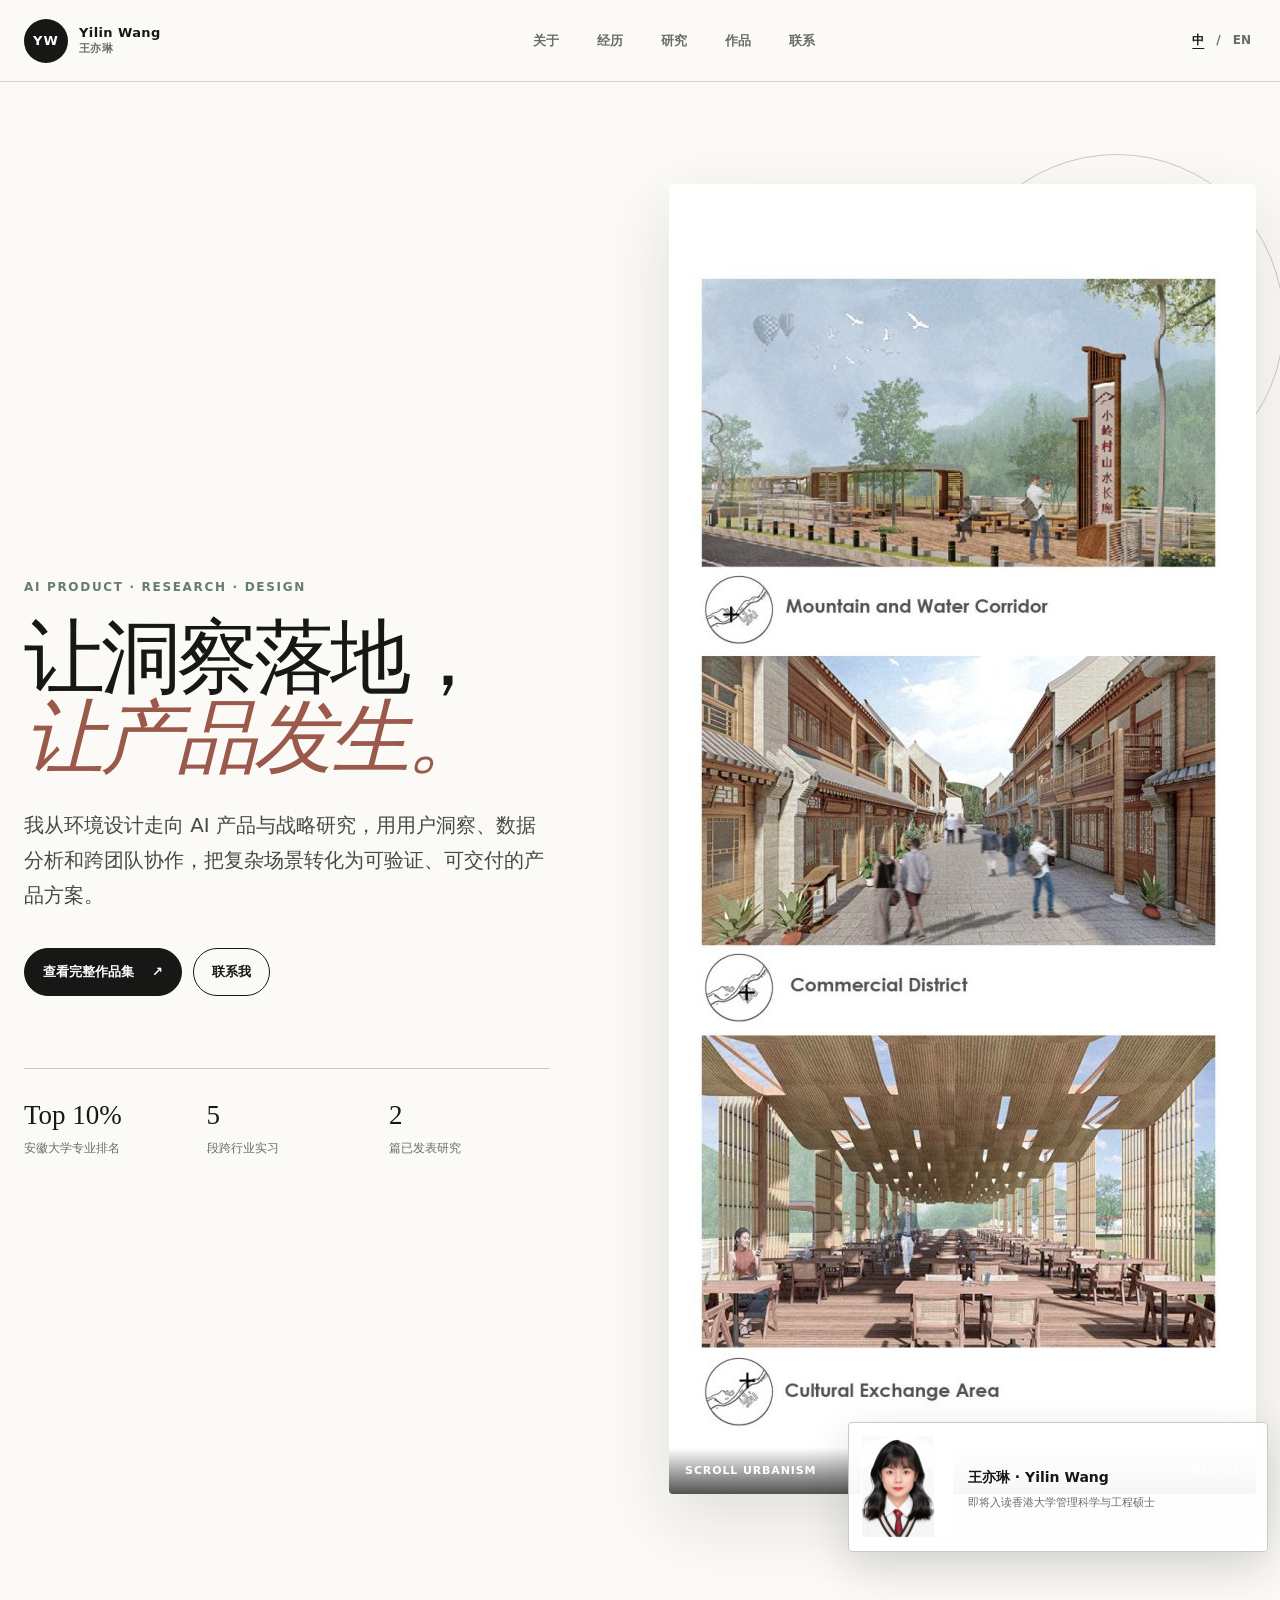
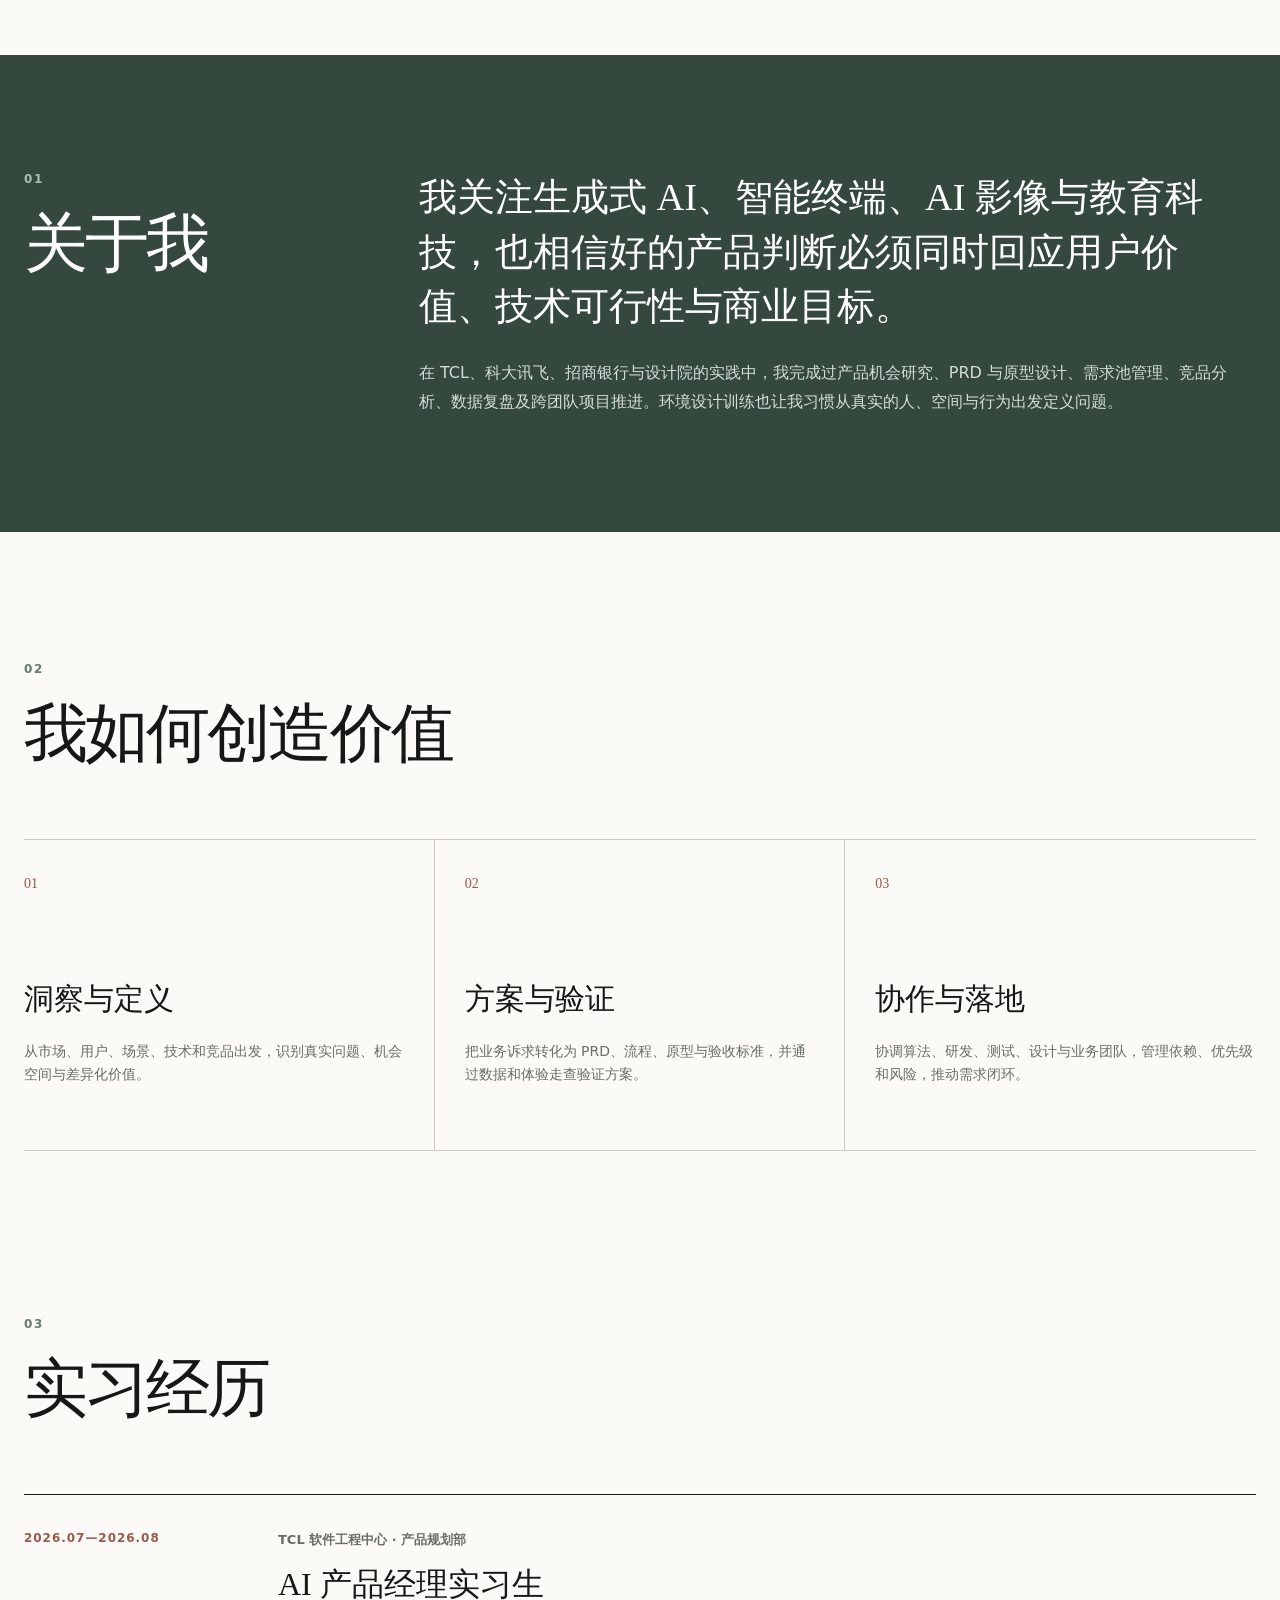
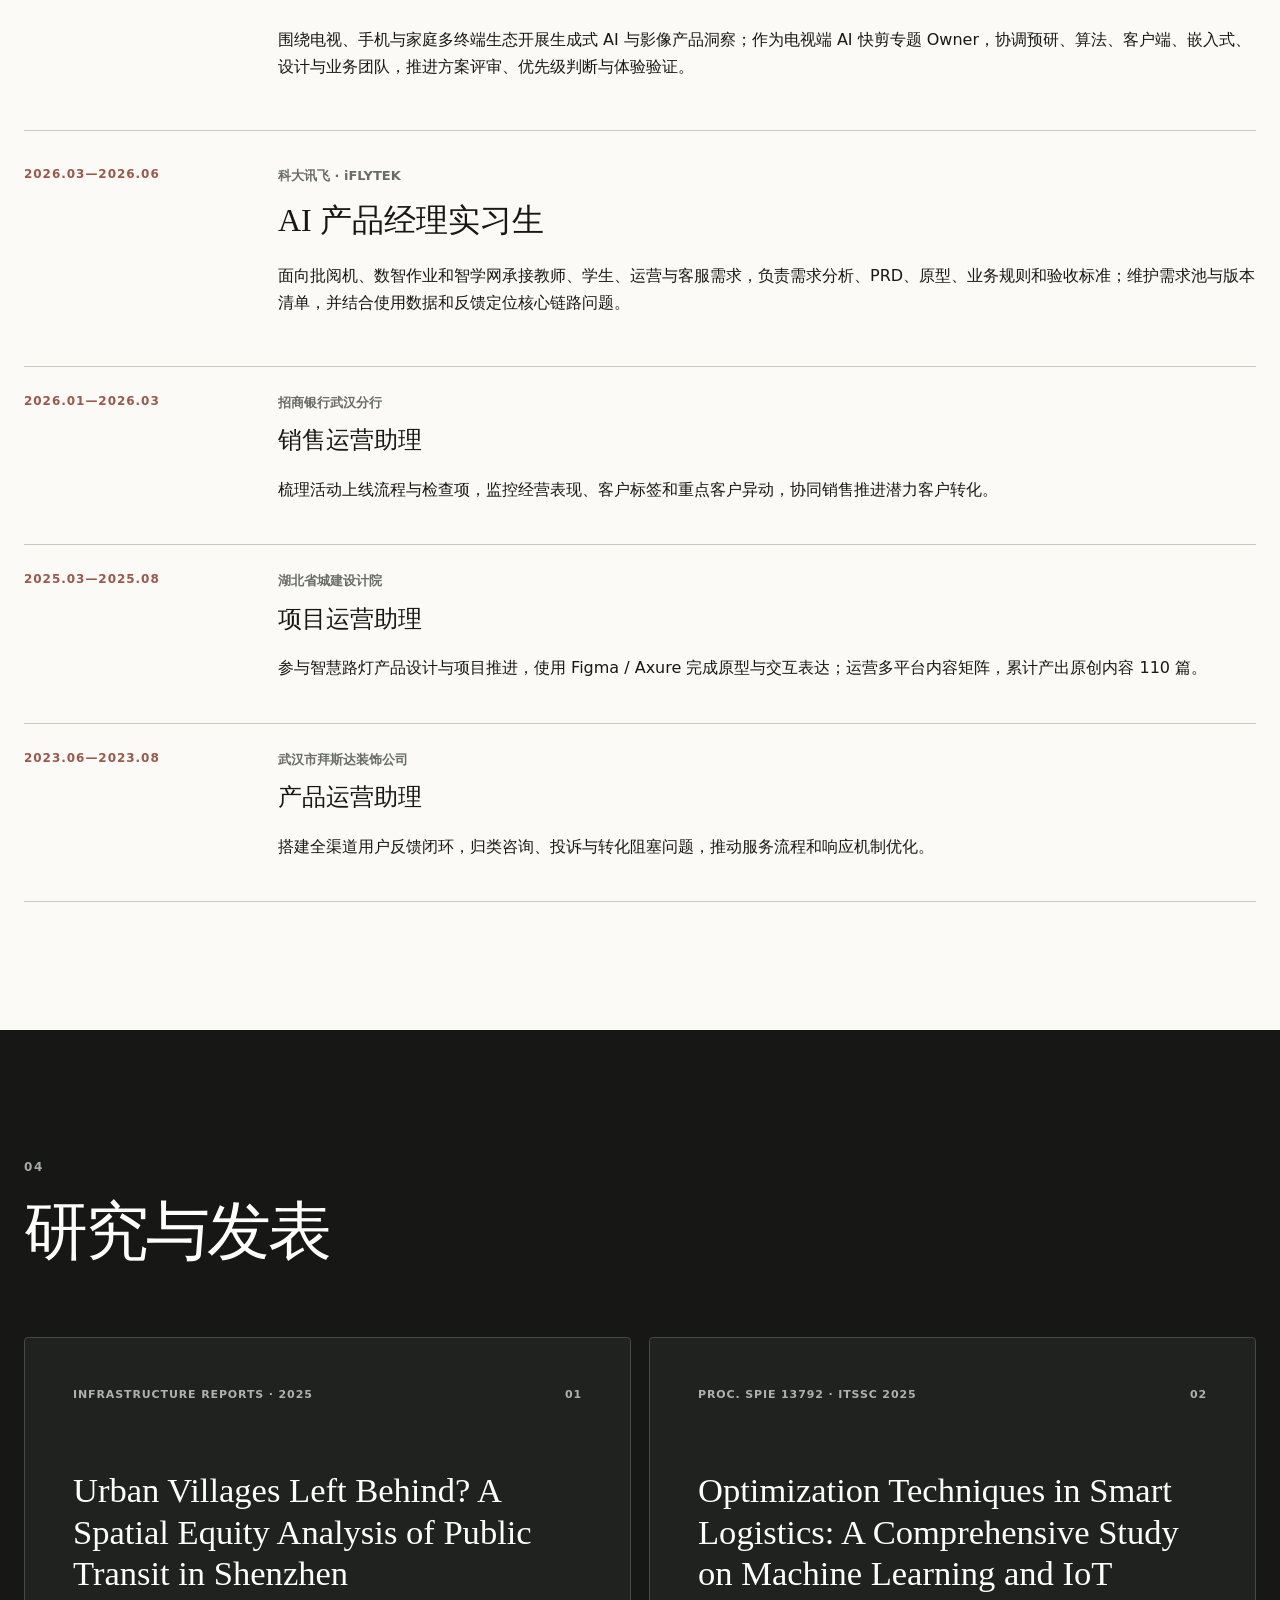
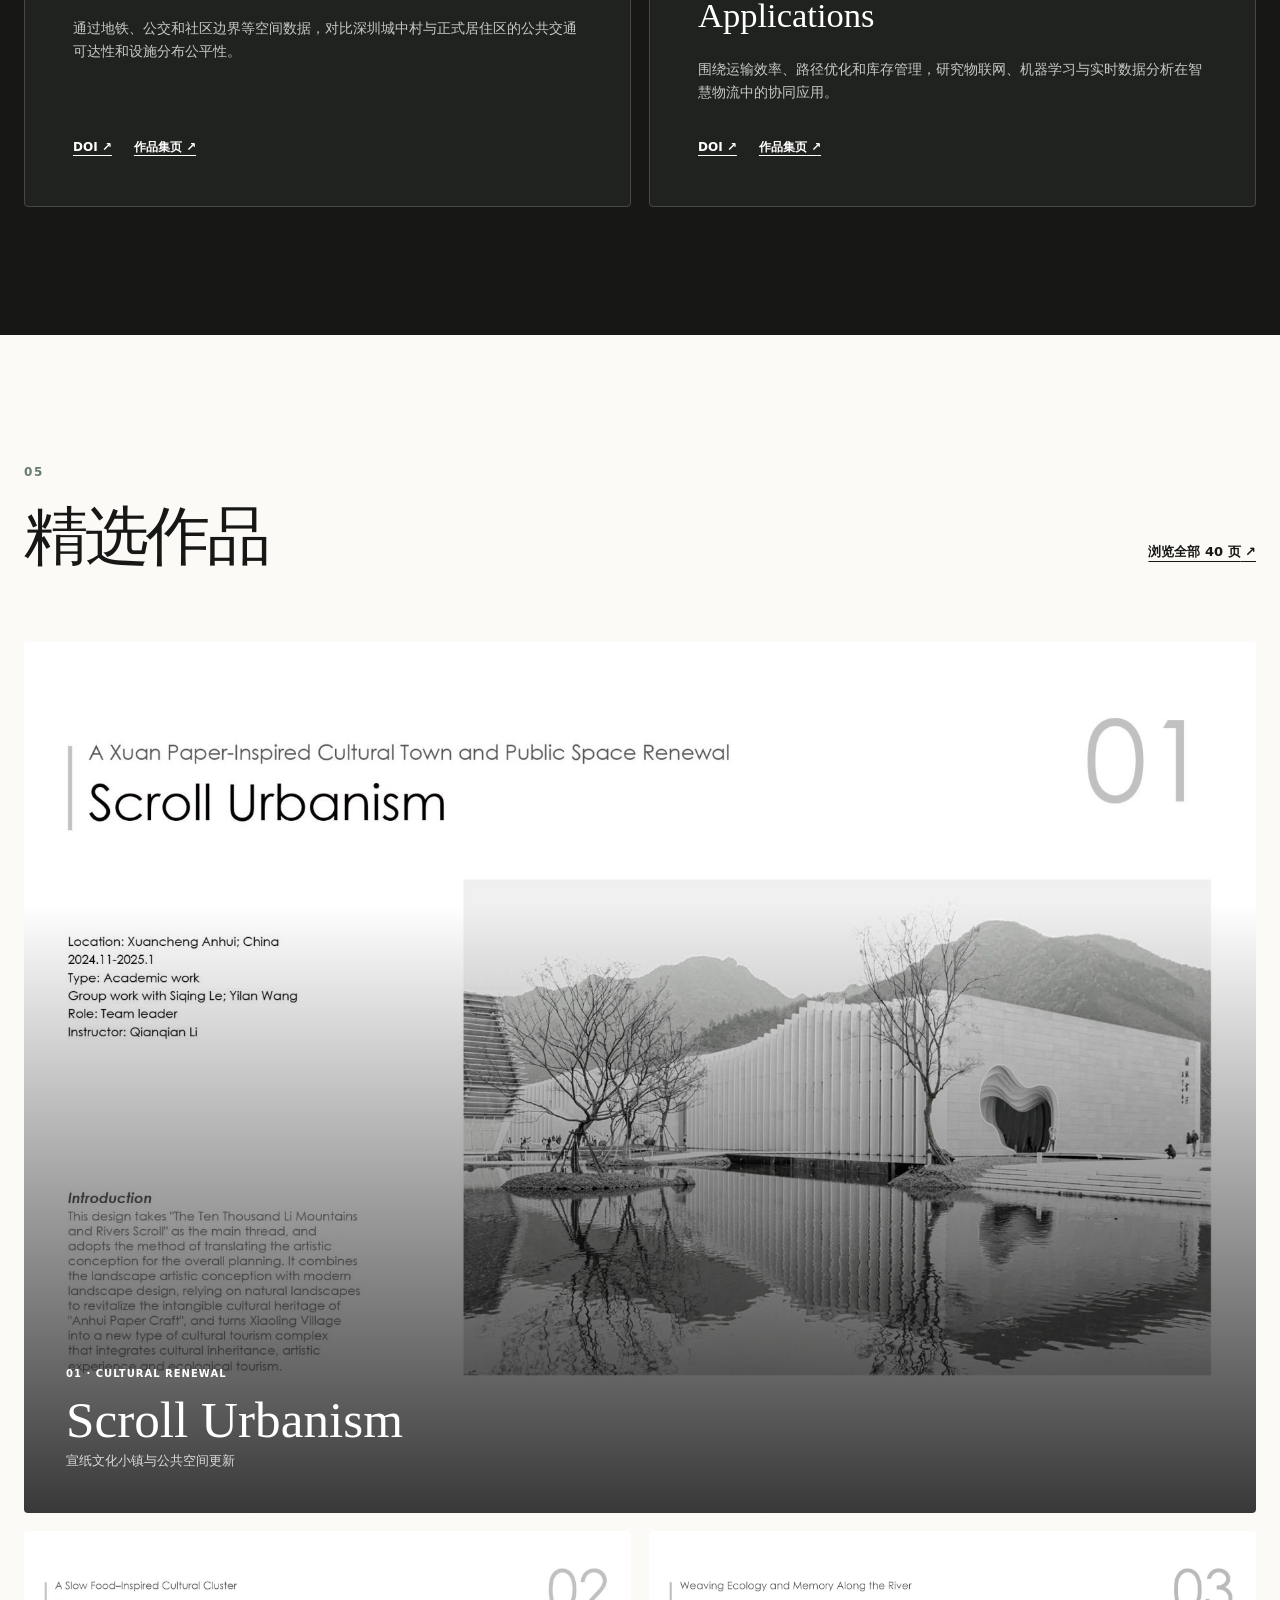
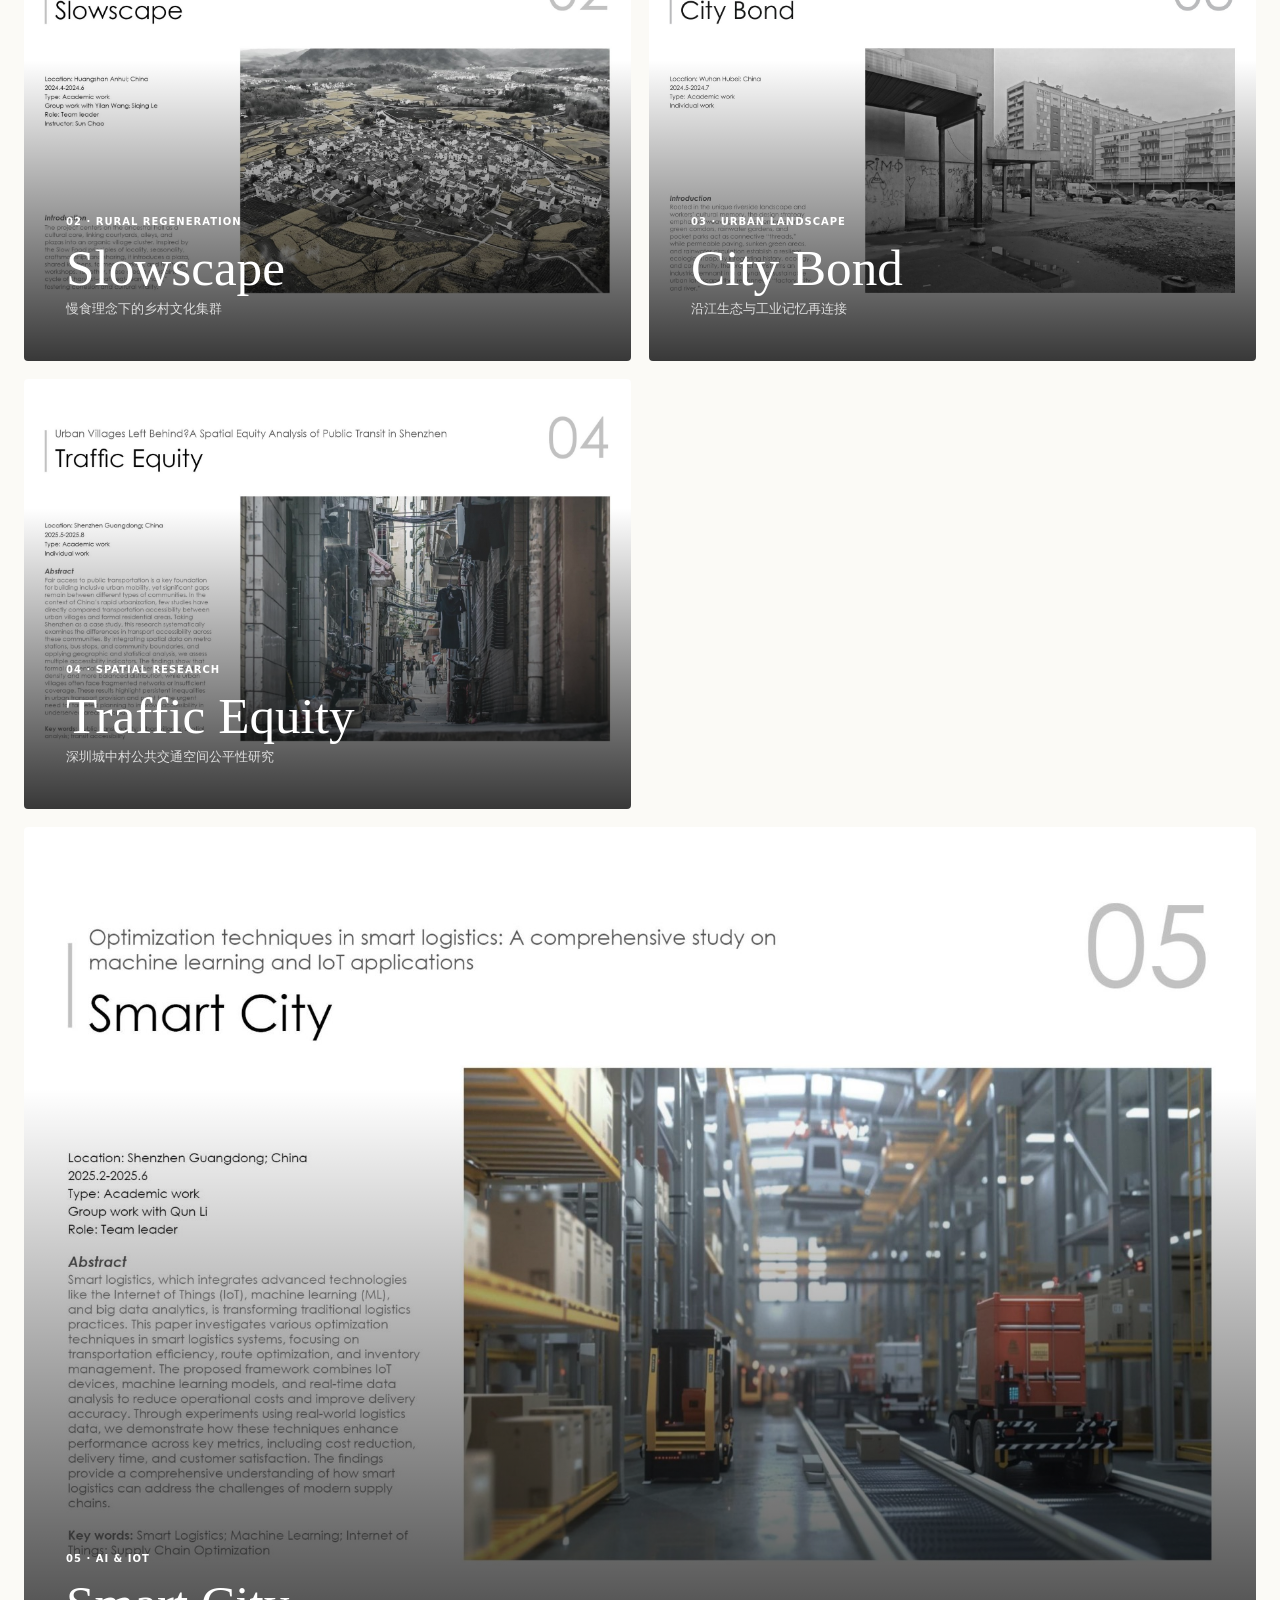
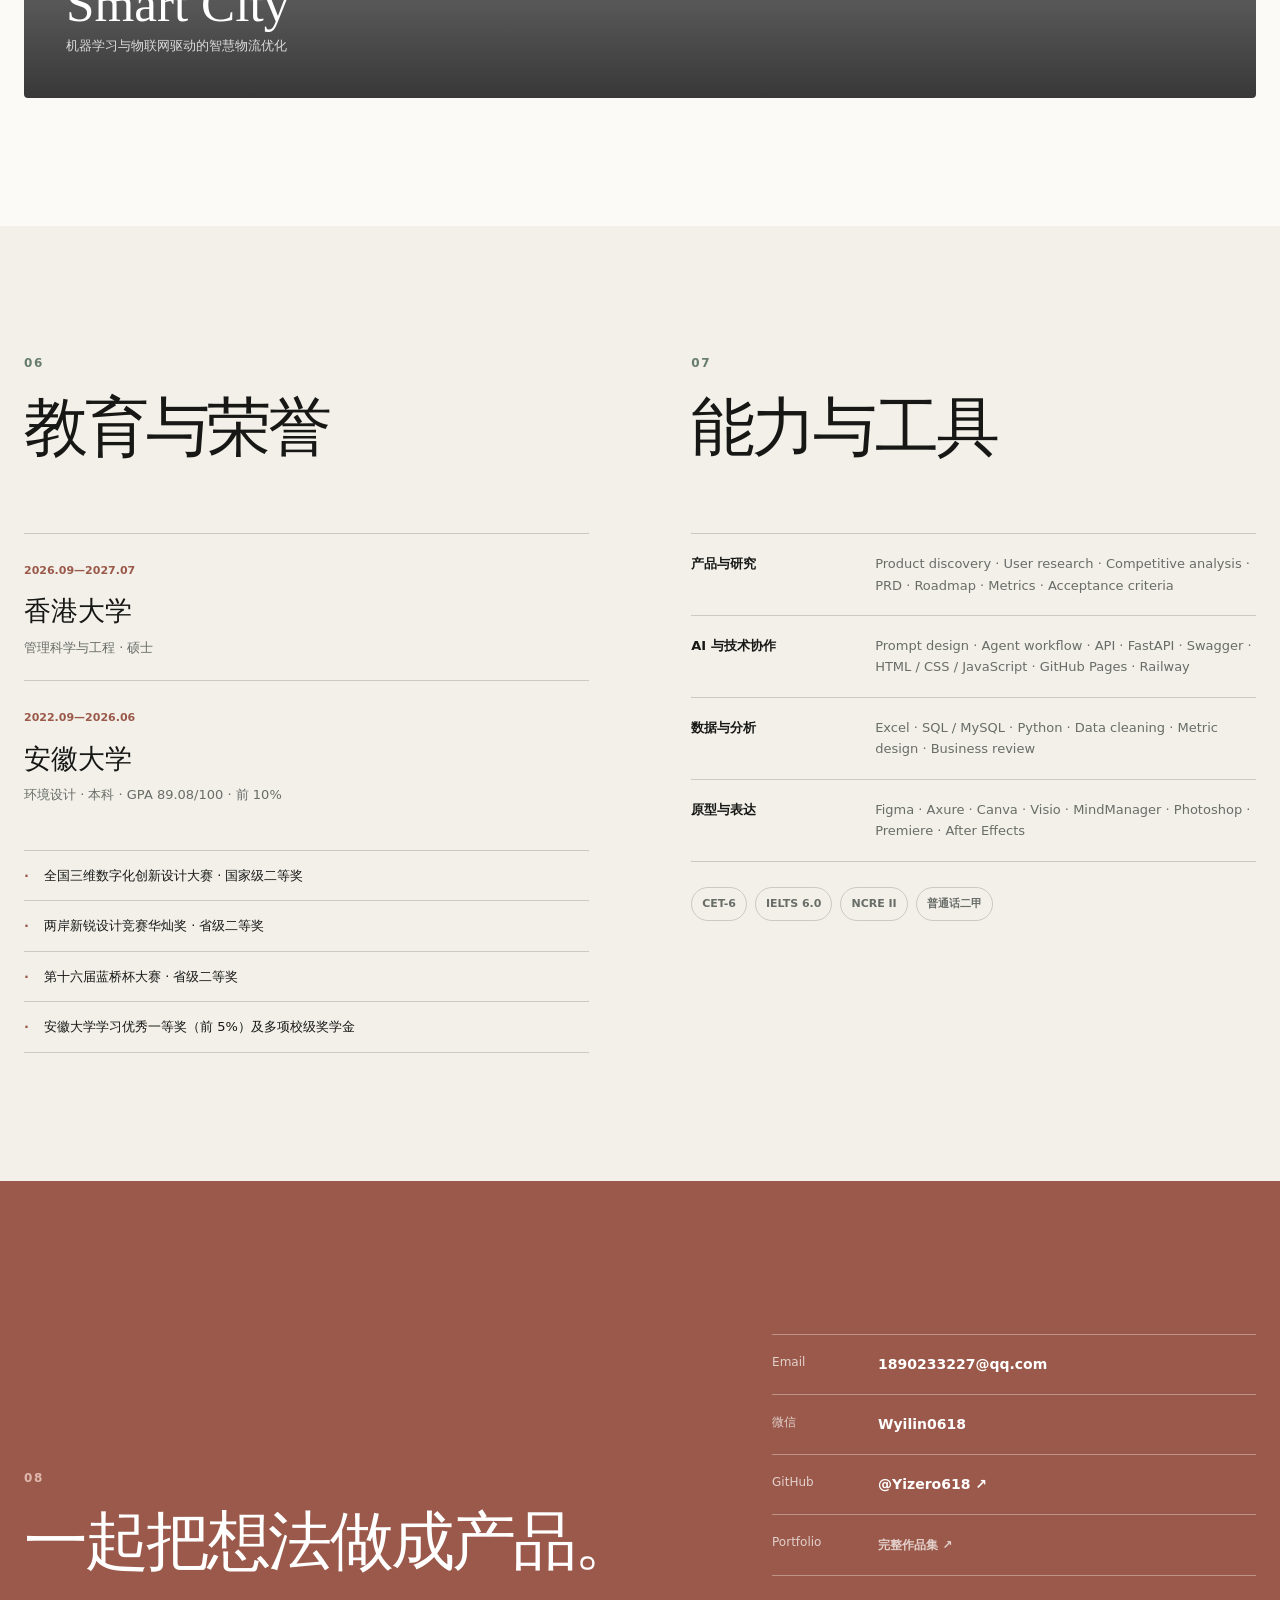
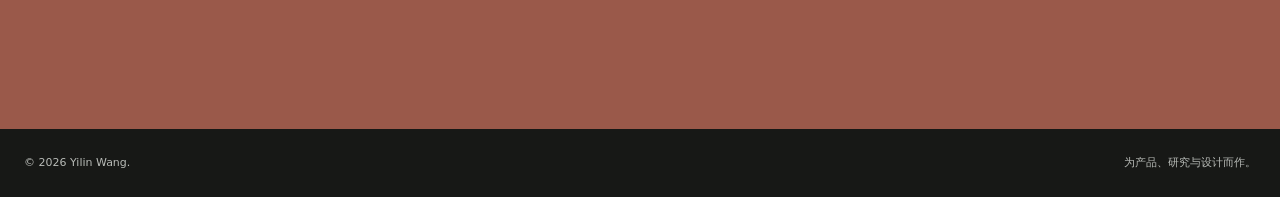
==== commit a2f7d6e7: "Replace phone contact with WeChat" ====
--- a/index.html
+++ b/index.html
@@ -328,7 +328,7 @@
         </div>
         <div class="contact-links">
           <a href="mailto:1890233227@qq.com"><span>Email</span><strong>1890233227@qq.com</strong></a>
-          <a href="tel:+8615377693787"><span><span class="lang lang-zh">电话</span><span class="lang lang-en">Phone</span></span><strong>+86 153 7769 3787</strong></a>
+          <div class="contact-item"><span><span class="lang lang-zh">微信</span><span class="lang lang-en">WeChat</span></span><strong>Wyilin0618</strong></div>
           <a href="https://github.com/Yizero618" target="_blank" rel="noopener noreferrer"><span>GitHub</span><strong>@Yizero618 ↗</strong></a>
           <a href="portfolio.html"><span>Portfolio</span><strong><span class="lang lang-zh">完整作品集 ↗</span><span class="lang lang-en">Full portfolio ↗</span></strong></a>
         </div>
--- a/assets/site.css
+++ b/assets/site.css
@@ -410,7 +410,8 @@
 .contact-section .section-index { color: #e0b8ad; }
 .contact-grid { display: grid; grid-template-columns: minmax(0, .85fr) minmax(360px, .65fr); gap: clamp(50px, 9vw, 120px); align-items: end; }
 .contact-links { border-top: 1px solid rgba(255,255,255,.35); }
-.contact-links a { padding: 18px 0; display: grid; grid-template-columns: 90px 1fr; gap: 16px; border-bottom: 1px solid rgba(255,255,255,.35); text-decoration: none; }
+.contact-links a,
+.contact-item { padding: 18px 0; display: grid; grid-template-columns: 90px 1fr; gap: 16px; border-bottom: 1px solid rgba(255,255,255,.35); text-decoration: none; }
 .contact-links span { color: rgba(255,255,255,.72); font-size: 12px; }
 .contact-links strong { font-size: 14px; font-weight: 750; overflow-wrap: anywhere; }
 .contact-links a:hover strong { text-decoration: underline; text-underline-offset: 4px; }
@@ -480,7 +481,8 @@
   .profile-photo { width: 76px; height: 88px; }
   .project-card,
   .project-card-wide { min-height: 310px; }
-  .contact-links a { grid-template-columns: 70px 1fr; }
+  .contact-links a,
+  .contact-item { grid-template-columns: 70px 1fr; }
 }
 
 @media (prefers-reduced-motion: reduce) {
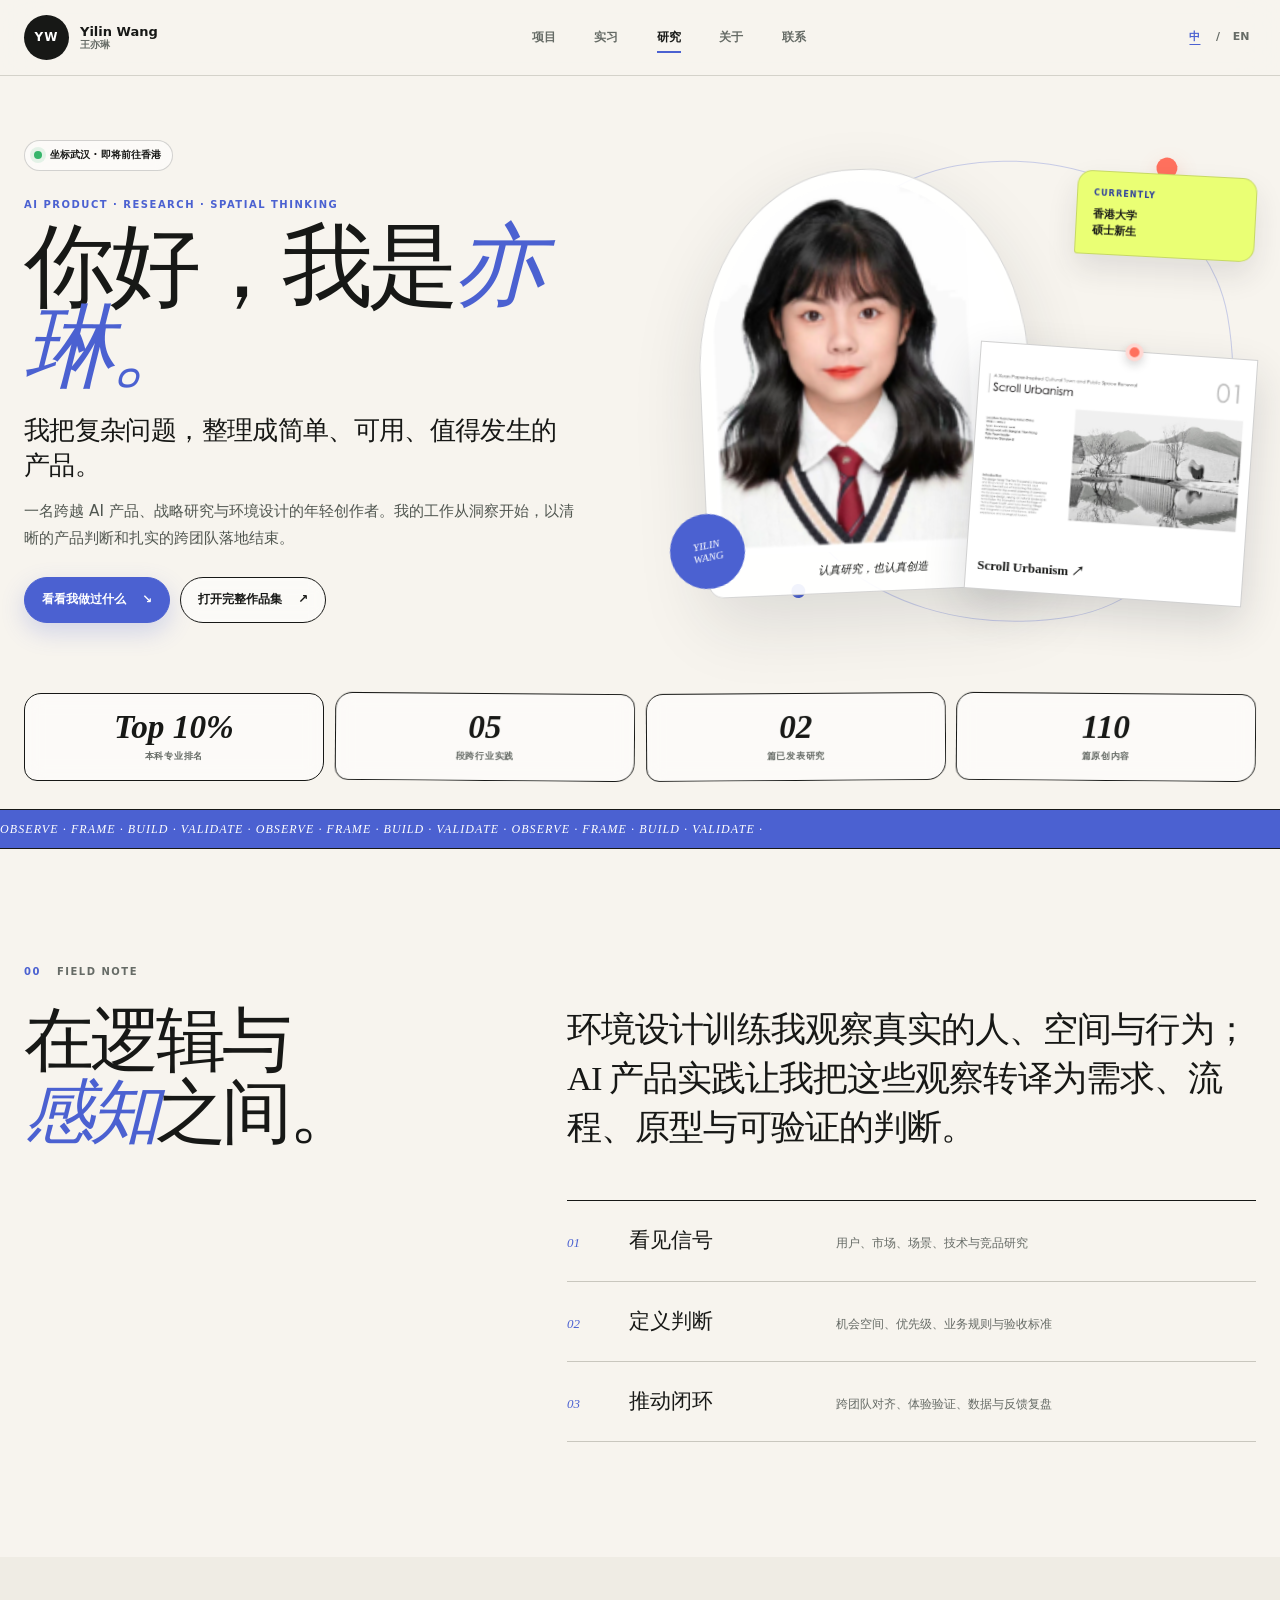
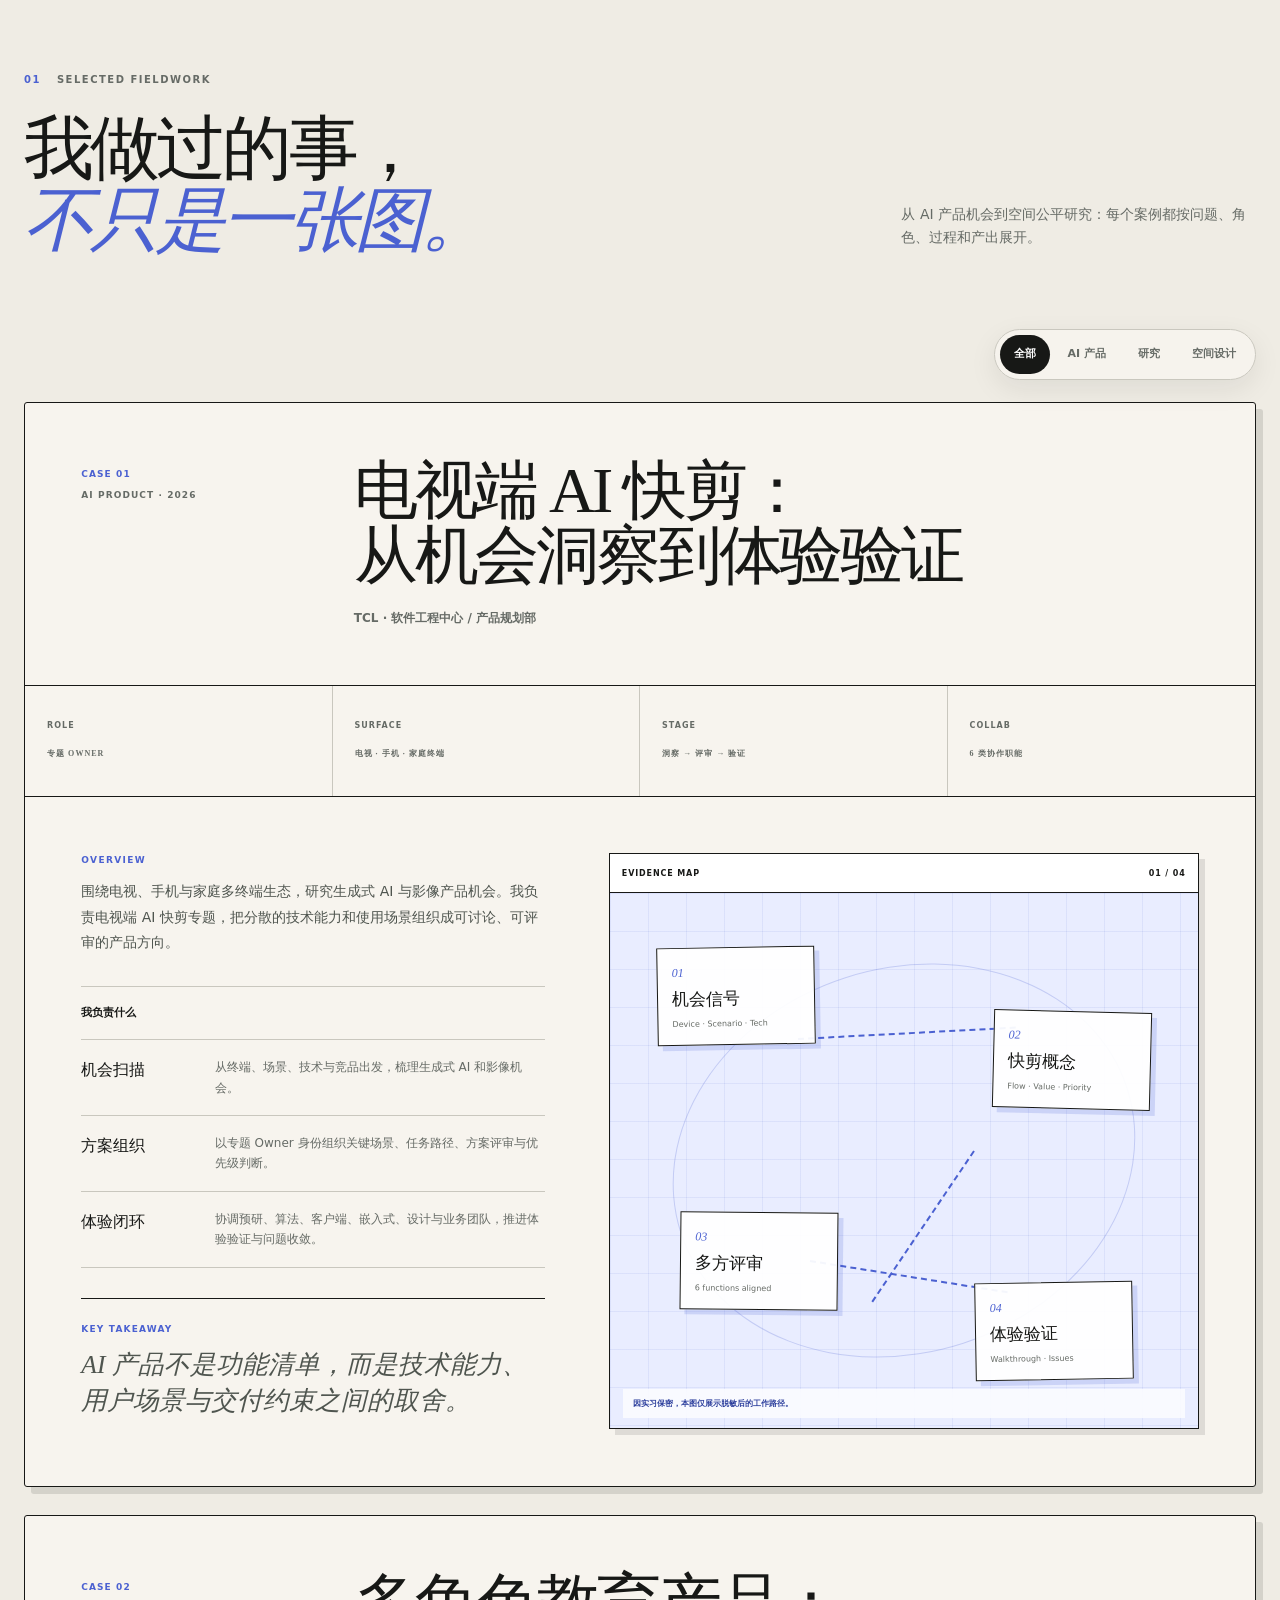
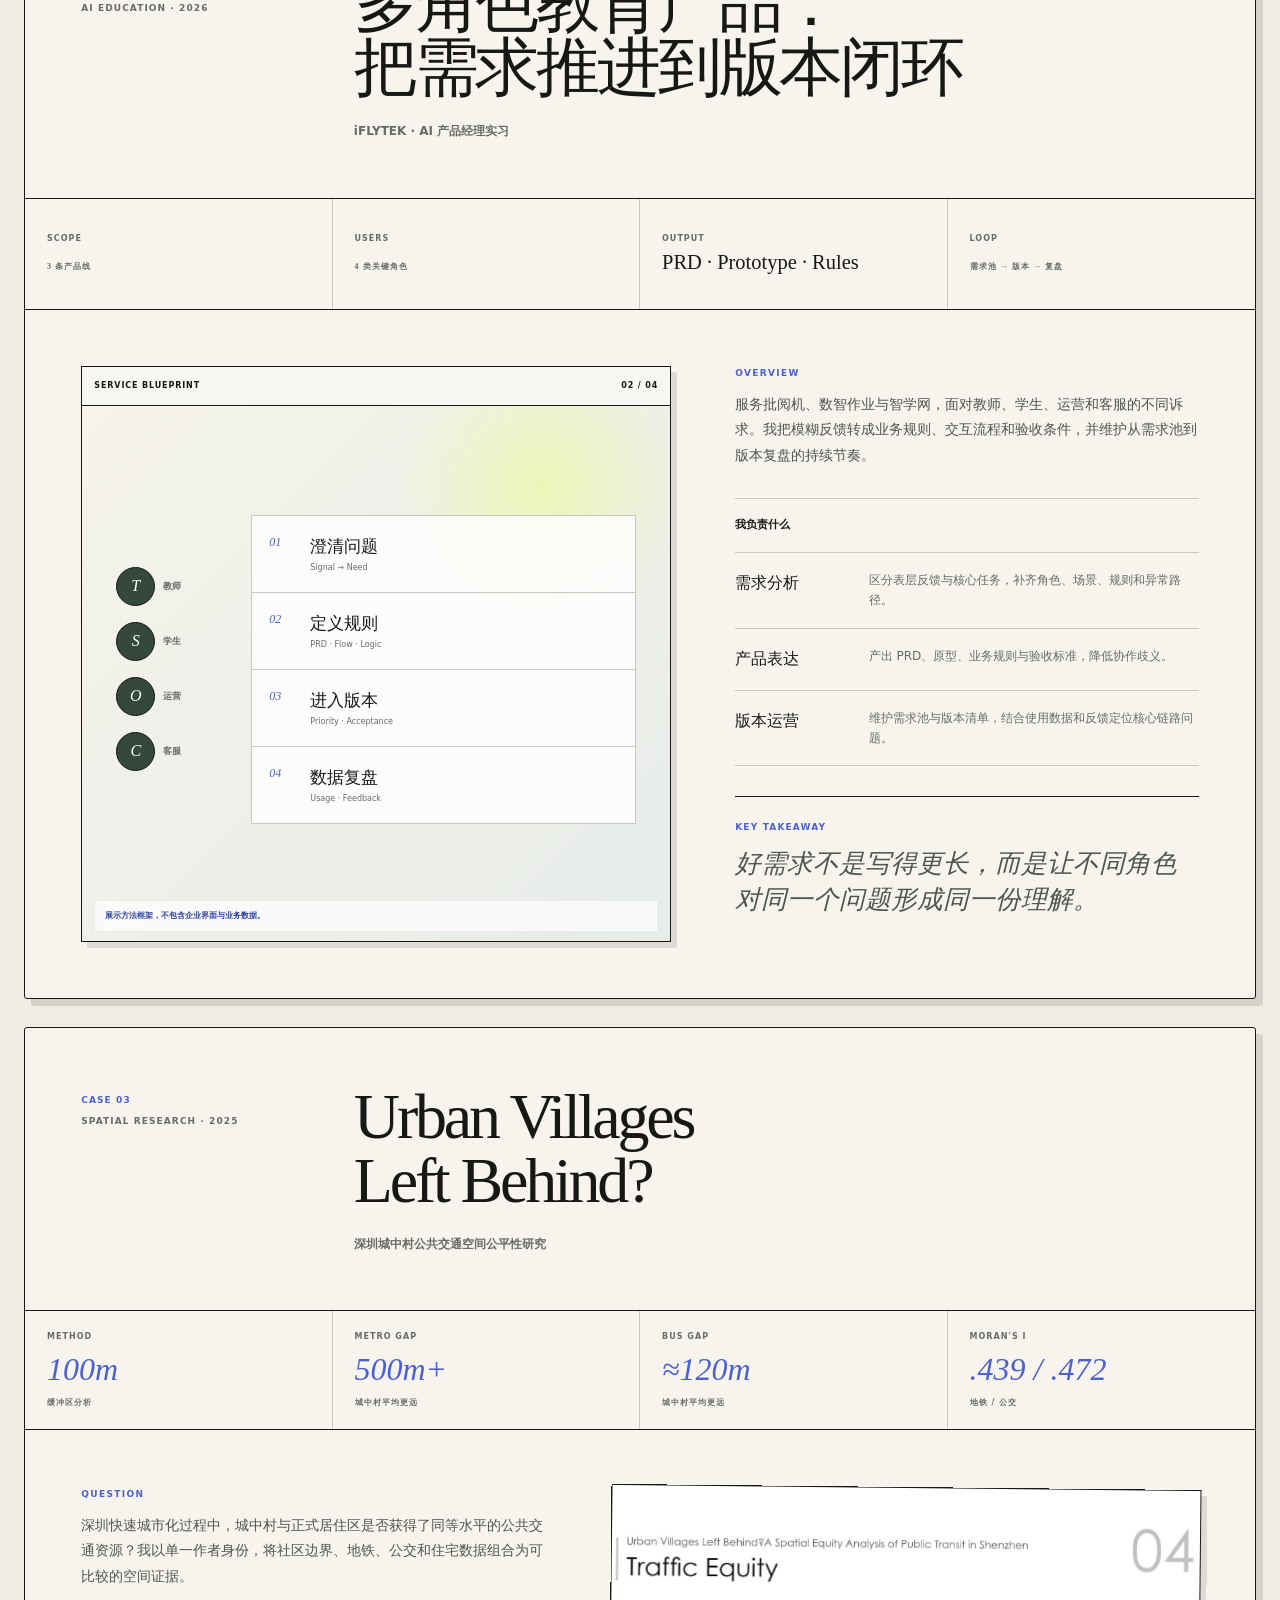
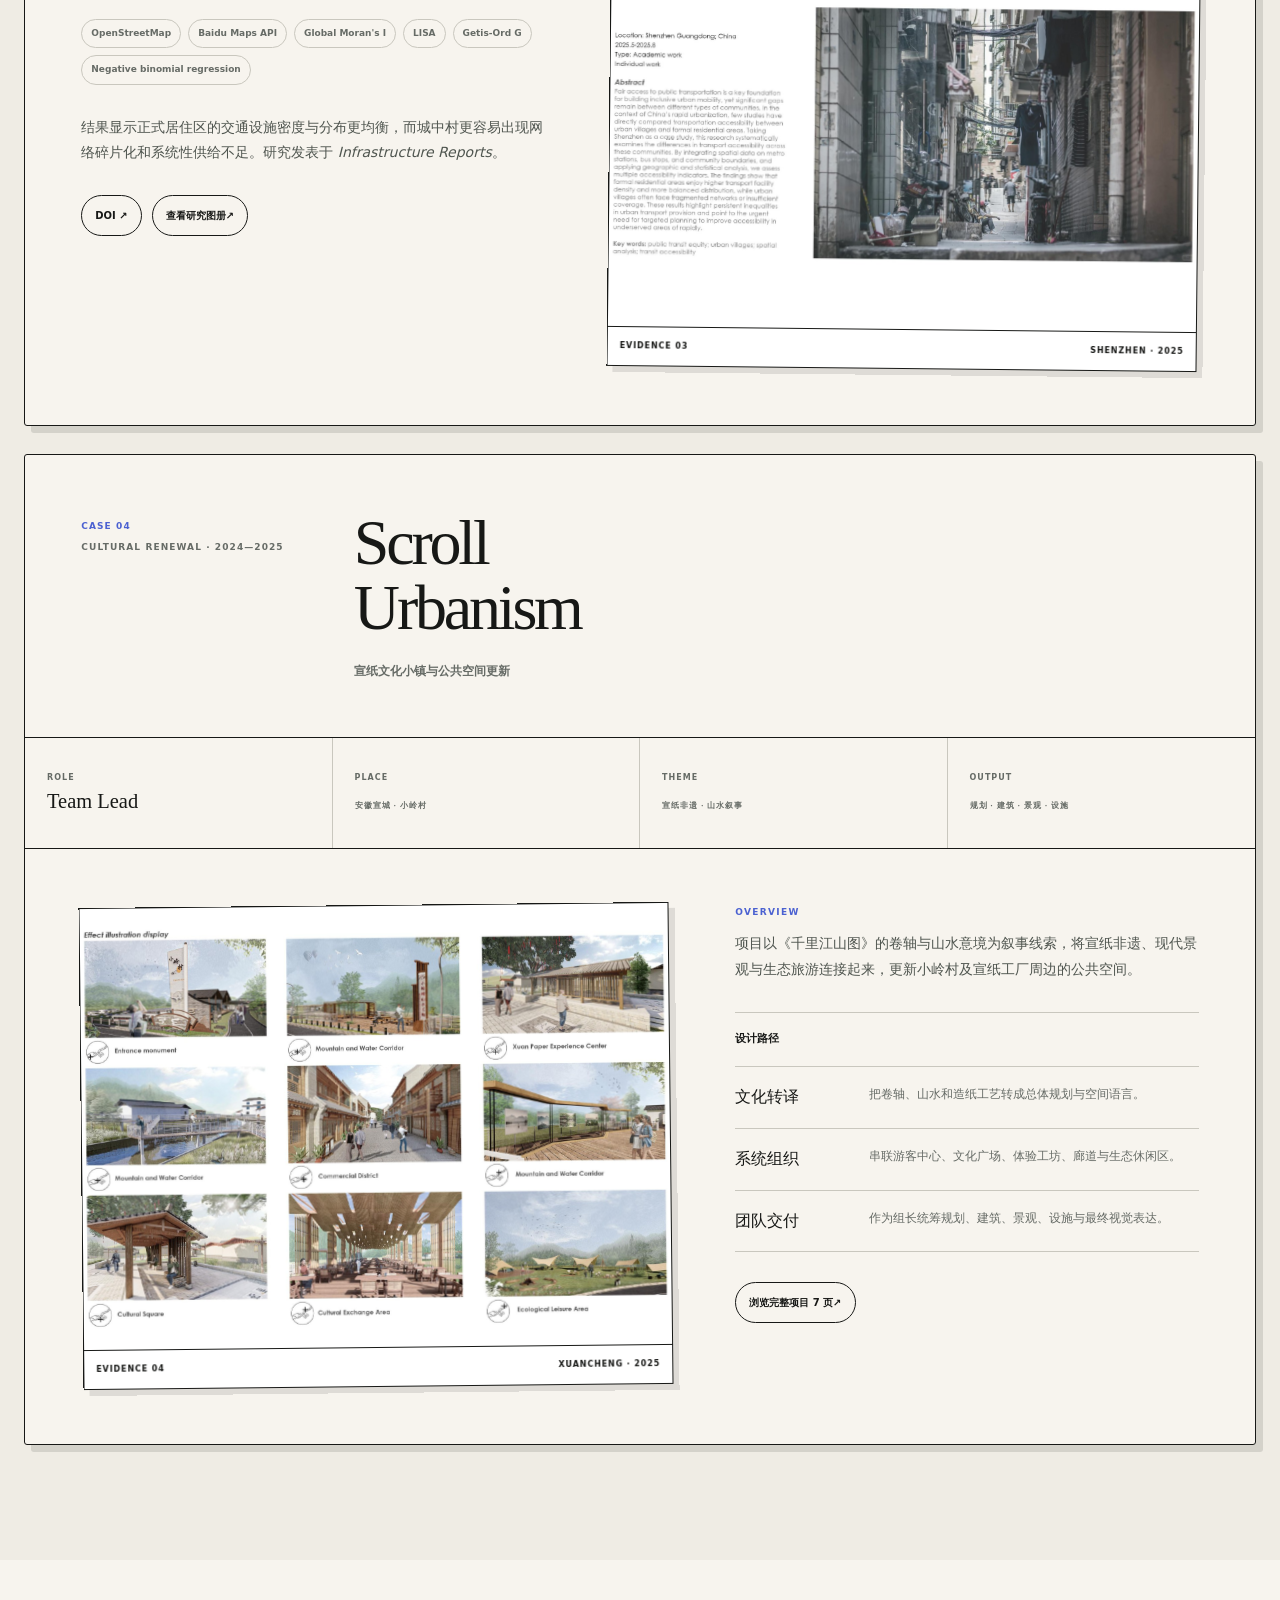
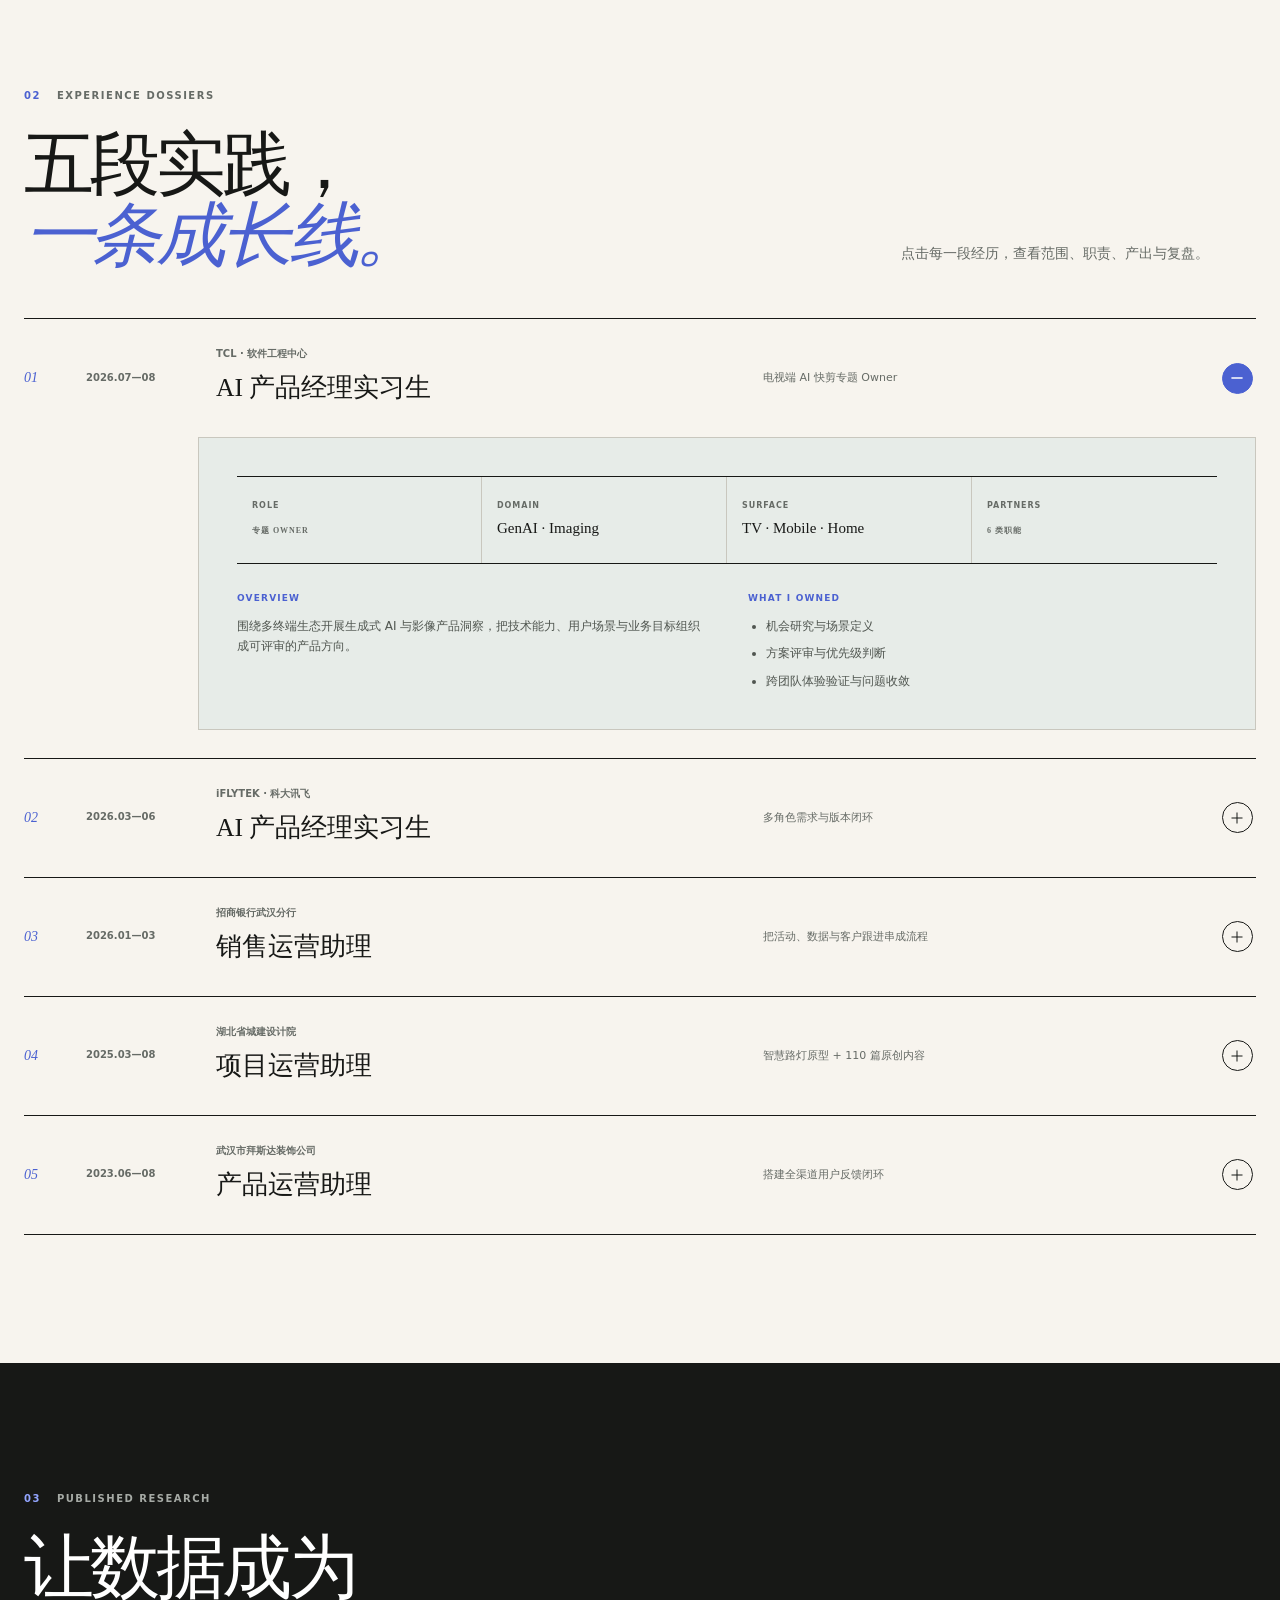
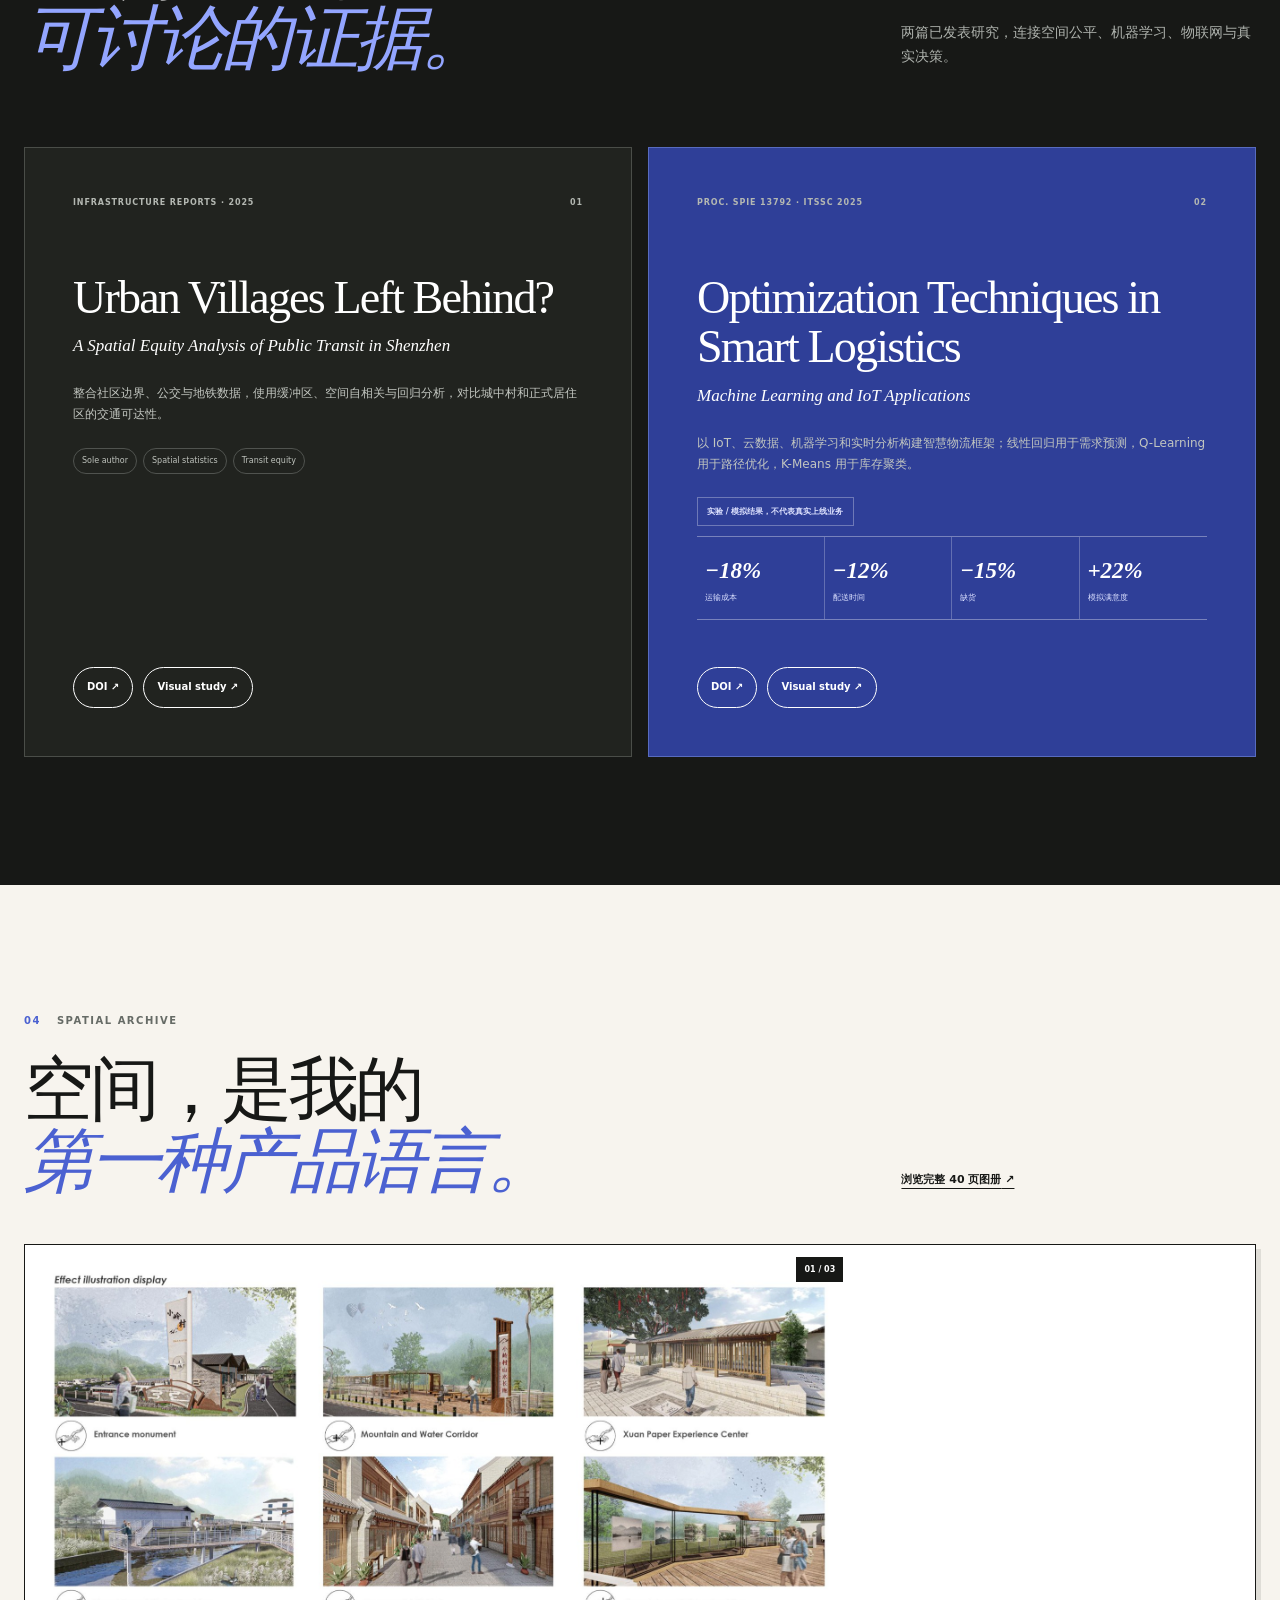
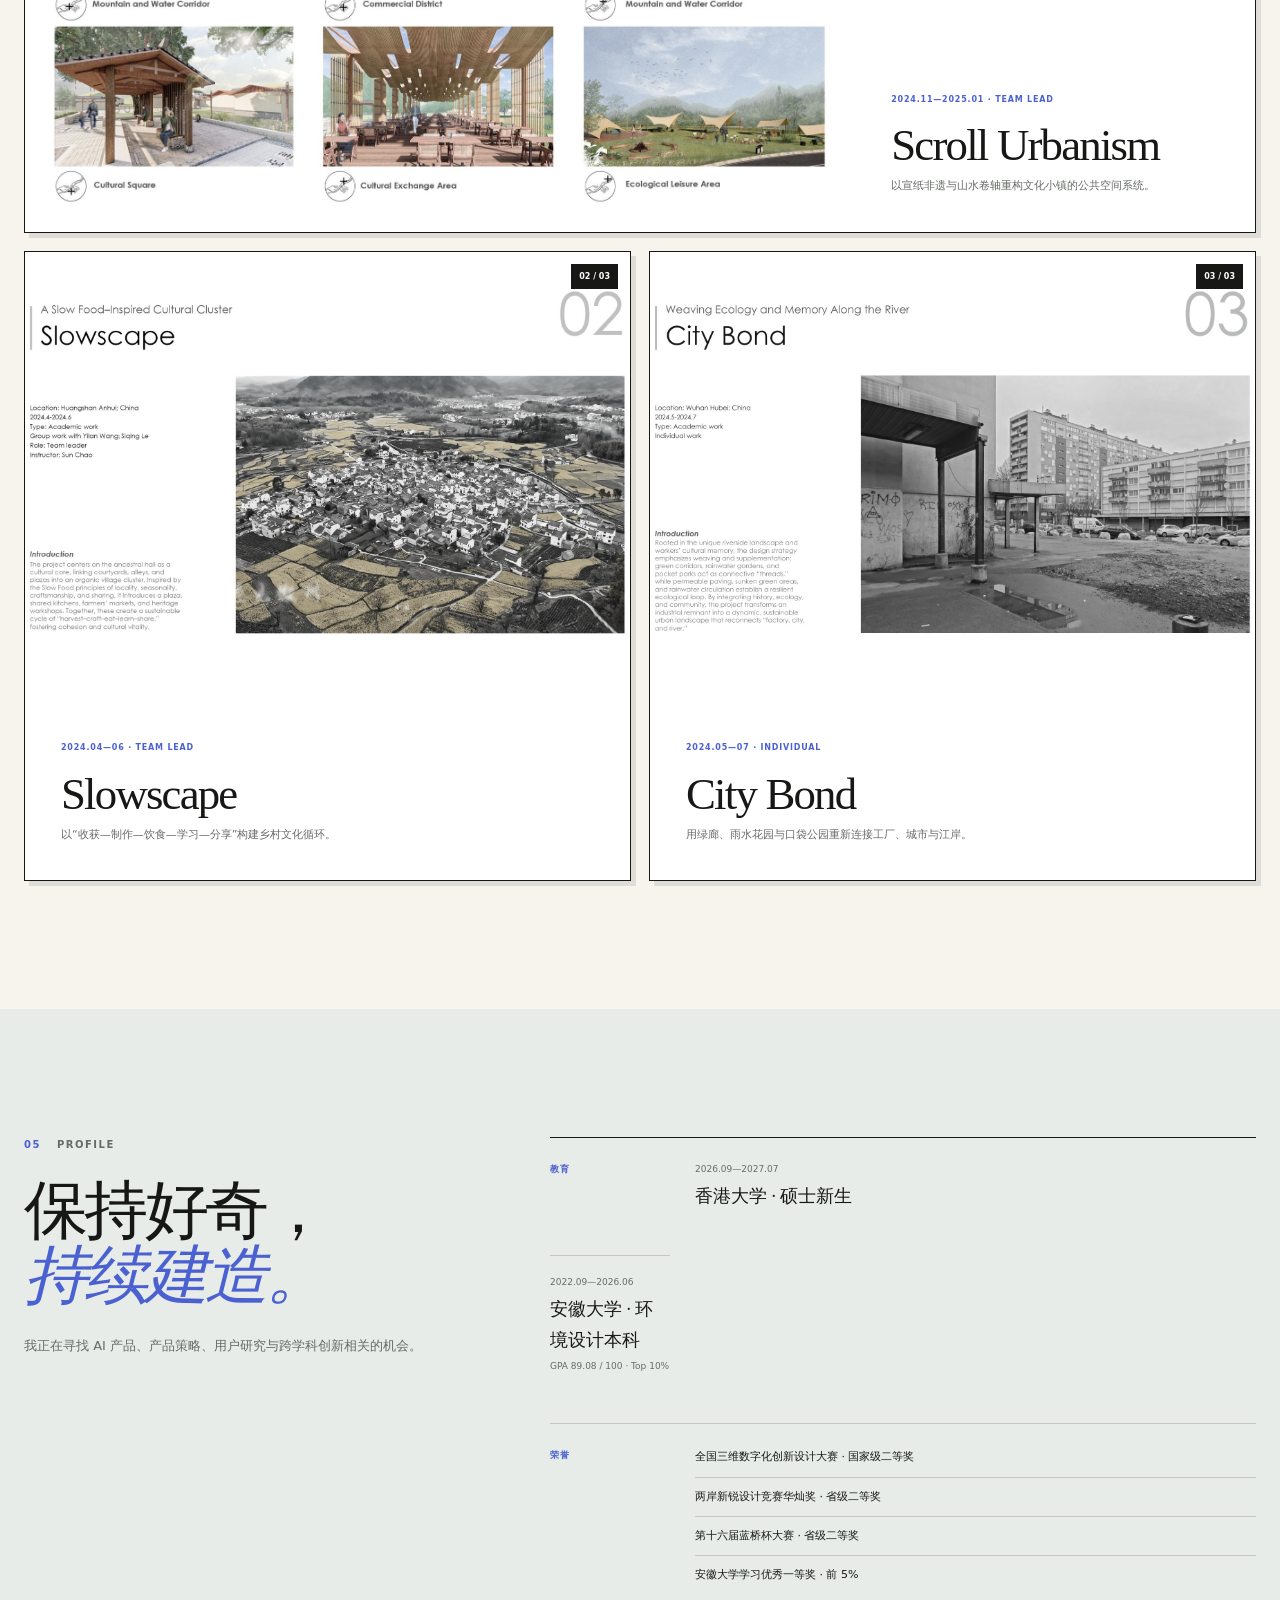
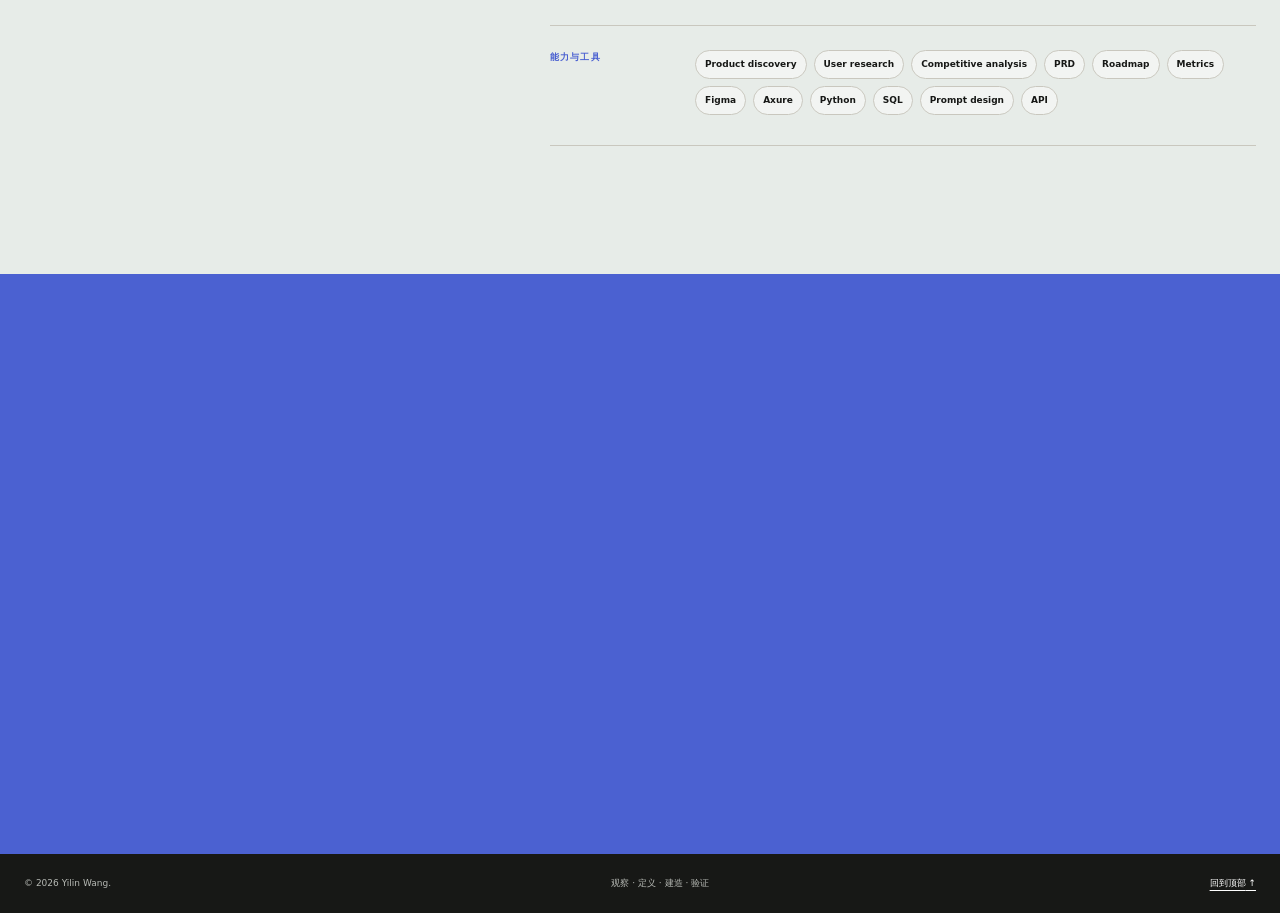
==== commit 5edf99f0: "Redesign portfolio as interactive field atlas" ====
--- a/index.html
+++ b/index.html
@@ -4,343 +4,246 @@
   <meta charset="utf-8">
   <meta name="viewport" content="width=device-width, initial-scale=1">
   <title>王亦琳 | AI 产品、研究与设计</title>
-  <meta name="description" content="王亦琳的个人主页：AI 产品、行业研究、数据分析与环境设计作品集。">
-  <meta name="theme-color" content="#f2f0e9">
+  <meta name="description" content="王亦琳的个人作品集：AI 产品、行业研究、数据分析与环境设计。">
+  <meta name="theme-color" content="#f7f4ee">
   <meta property="og:type" content="website">
   <meta property="og:title" content="王亦琳 | AI 产品、研究与设计">
-  <meta property="og:description" content="从用户洞察到产品落地，以研究、数据与设计连接复杂问题。">
+  <meta property="og:description" content="把复杂用户场景转化为可验证、可交付的产品。">
   <meta property="og:url" content="https://yizero618.github.io/">
-  <meta property="og:image" content="https://yizero618.github.io/assets/pages/page-01.jpg">
+  <meta property="og:image" content="https://yizero618.github.io/assets/og.png">
+  <meta property="og:image:width" content="1200">
+  <meta property="og:image:height" content="630">
+  <meta property="og:image:alt" content="Yilin Wang / 王亦琳 — AI Product · Research · Design">
+  <meta name="twitter:card" content="summary_large_image">
+  <meta name="twitter:title" content="王亦琳 | AI 产品、研究与设计">
+  <meta name="twitter:description" content="把复杂用户场景转化为可验证、可交付的产品。">
+  <meta name="twitter:image" content="https://yizero618.github.io/assets/og.png">
+  <meta name="twitter:image:alt" content="Yilin Wang / 王亦琳 — AI Product · Research · Design">
   <link rel="stylesheet" href="assets/site.css">
   <script src="assets/site.js" defer></script>
 </head>
 <body>
-  <a class="skip-link" href="#main">
-    <span class="lang lang-zh">跳到正文</span><span class="lang lang-en">Skip to content</span>
-  </a>
+  <div class="reading-progress" aria-hidden="true"><span></span></div>
+  <a class="skip-link" href="#main"><span class="lang lang-zh">跳到正文</span><span class="lang lang-en">Skip to content</span></a>
 
   <header class="site-header" id="top">
     <a class="brand" href="#top" aria-label="王亦琳个人主页">
       <span class="brand-mark">YW</span>
-      <span class="brand-name">Yilin Wang<br><small>王亦琳</small></span>
+      <span class="brand-name">Yilin Wang<small>王亦琳</small></span>
     </a>
-
-    <button class="nav-toggle" type="button" aria-expanded="false" aria-controls="site-nav">
-      <span class="lang lang-zh">菜单</span><span class="lang lang-en">Menu</span>
-    </button>
-
+    <button class="nav-toggle" type="button" aria-expanded="false" aria-controls="site-nav"><span class="lang lang-zh">菜单</span><span class="lang lang-en">Menu</span></button>
     <nav class="site-nav" id="site-nav" aria-label="Primary navigation">
+      <a href="#work"><span class="lang lang-zh">项目</span><span class="lang lang-en">Work</span></a>
+      <a href="#experience"><span class="lang lang-zh">实习</span><span class="lang lang-en">Experience</span></a>
+      <a href="#research"><span class="lang lang-zh">研究</span><span class="lang lang-en">Research</span></a>
       <a href="#about"><span class="lang lang-zh">关于</span><span class="lang lang-en">About</span></a>
-      <a href="#experience"><span class="lang lang-zh">经历</span><span class="lang lang-en">Experience</span></a>
-      <a href="#research"><span class="lang lang-zh">研究</span><span class="lang lang-en">Research</span></a>
-      <a href="#work"><span class="lang lang-zh">作品</span><span class="lang lang-en">Work</span></a>
       <a href="#contact"><span class="lang lang-zh">联系</span><span class="lang lang-en">Contact</span></a>
     </nav>
-
-    <div class="language-switch" aria-label="Language">
-      <button type="button" data-set-lang="zh" aria-pressed="true">中</button>
-      <span aria-hidden="true">/</span>
-      <button type="button" data-set-lang="en" aria-pressed="false">EN</button>
-    </div>
+    <div class="language-switch" aria-label="Language"><button type="button" data-set-lang="zh" aria-pressed="true">中</button><span aria-hidden="true">/</span><button type="button" data-set-lang="en" aria-pressed="false">EN</button></div>
   </header>
 
   <main id="main">
     <section class="hero section-shell" aria-labelledby="hero-title">
       <div class="hero-copy reveal">
-        <p class="eyebrow">AI Product · Research · Design</p>
-        <h1 id="hero-title">
-          <span class="lang lang-zh">让洞察落地，<br><em>让产品发生。</em></span>
-          <span class="lang lang-en">Turn insight into action.<br><em>Build products that matter.</em></span>
-        </h1>
-        <p class="hero-lead lang lang-zh">我从环境设计走向 AI 产品与战略研究，用用户洞察、数据分析和跨团队协作，把复杂场景转化为可验证、可交付的产品方案。</p>
-        <p class="hero-lead lang lang-en">I moved from environmental design into AI product and strategy, combining user insight, data analysis, and cross-functional delivery to turn complex contexts into testable products.</p>
-        <div class="hero-actions">
-          <a class="button button-primary" href="portfolio.html">
-            <span class="lang lang-zh">查看完整作品集</span><span class="lang lang-en">Explore full portfolio</span><span aria-hidden="true">↗</span>
-          </a>
-          <a class="button button-quiet" href="mailto:1890233227@qq.com">
-            <span class="lang lang-zh">联系我</span><span class="lang lang-en">Contact me</span>
-          </a>
-        </div>
-        <ul class="hero-facts" aria-label="Highlights">
-          <li><strong>Top 10%</strong><span class="lang lang-zh">安徽大学专业排名</span><span class="lang lang-en">at Anhui University</span></li>
-          <li><strong>5</strong><span class="lang lang-zh">段跨行业实习</span><span class="lang lang-en">cross-industry internships</span></li>
-          <li><strong>2</strong><span class="lang lang-zh">篇已发表研究</span><span class="lang lang-en">published studies</span></li>
-        </ul>
-      </div>
-
-      <div class="hero-visual reveal">
-        <figure class="hero-project">
-          <img src="assets/pages/page-09.jpg" width="1853" height="1310" alt="宣纸文化小镇与公共空间更新效果图">
-          <figcaption><span>Scroll Urbanism</span><span>01 / 05</span></figcaption>
-        </figure>
-        <div class="profile-card">
-          <div class="profile-photo" role="img" aria-label="王亦琳肖像">
-            <img src="assets/profile-strip.png" width="848" height="209" alt="">
+        <p class="hero-status"><span aria-hidden="true"></span><span class="lang lang-zh">坐标武汉 · 即将前往香港</span><span class="lang lang-en">Wuhan now · Hong Kong next</span></p>
+        <p class="eyebrow">AI Product · Research · Spatial Thinking</p>
+        <h1 id="hero-title"><span class="lang lang-zh">你好，我是<em>亦琳。</em></span><span class="lang lang-en">Hi, I'm <em>Yilin.</em></span></h1>
+        <p class="hero-kicker lang lang-zh">我把复杂问题，整理成简单、可用、值得发生的产品。</p>
+        <p class="hero-kicker lang lang-en">I turn complex questions into products that feel simple, useful, and worth building.</p>
+        <p class="hero-lead lang lang-zh">一名跨越 AI 产品、战略研究与环境设计的年轻创作者。我的工作从洞察开始，以清晰的产品判断和扎实的跨团队落地结束。</p>
+        <p class="hero-lead lang lang-en">An emerging creator working across AI product, strategy research, and environmental design—from first insight to aligned, testable delivery.</p>
+        <div class="hero-actions"><a class="button button-primary magnetic" href="#work"><span class="lang lang-zh">看看我做过什么</span><span class="lang lang-en">See what I've built</span><span aria-hidden="true">↘</span></a><a class="button button-quiet magnetic" href="portfolio.html"><span class="lang lang-zh">打开完整作品集</span><span class="lang lang-en">Open full portfolio</span><span aria-hidden="true">↗</span></a></div>
+      </div>
+
+      <div class="hero-stage reveal" aria-label="王亦琳的个人与项目拼贴">
+        <div class="stage-orbit" aria-hidden="true"></div>
+        <figure class="portrait-frame tilt-card"><div class="portrait-crop"><img src="assets/profile-strip.png" width="848" height="209" alt="王亦琳肖像"></div><figcaption><span class="lang lang-zh">认真研究，也认真创造</span><span class="lang lang-en">Research deeply. Make thoughtfully.</span></figcaption></figure>
+        <a class="project-ticket tilt-card" href="portfolio.html#page-03" aria-label="查看 Scroll Urbanism 项目"><span class="ticket-pin" aria-hidden="true"></span><img src="assets/pages/page-03.jpg" width="1853" height="1310" alt="Scroll Urbanism 项目封面"><strong>Scroll Urbanism ↗</strong></a>
+        <div class="stage-note"><span class="note-label">Currently</span><strong><span class="lang lang-zh">香港大学<br>硕士新生</span><span class="lang lang-en">Incoming master's<br>student at HKU</span></strong></div>
+        <span class="hero-stamp" aria-hidden="true">YILIN<br>WANG</span>
+      </div>
+
+      <ul class="hero-metrics" aria-label="Highlights">
+        <li><strong>Top 10%</strong><span class="lang lang-zh">本科专业排名</span><span class="lang lang-en">undergraduate rank</span></li>
+        <li><strong>05</strong><span class="lang lang-zh">段跨行业实践</span><span class="lang lang-en">cross-industry roles</span></li>
+        <li><strong>02</strong><span class="lang lang-zh">篇已发表研究</span><span class="lang lang-en">published studies</span></li>
+        <li><strong>110</strong><span class="lang lang-zh">篇原创内容</span><span class="lang lang-en">original posts</span></li>
+      </ul>
+    </section>
+
+    <div class="method-marquee" aria-hidden="true"><div>OBSERVE · FRAME · BUILD · VALIDATE · OBSERVE · FRAME · BUILD · VALIDATE · OBSERVE · FRAME · BUILD · VALIDATE ·</div></div>
+
+    <section class="field-intro section-shell" id="about" aria-labelledby="about-title">
+      <div class="section-marker reveal"><span>00</span><span>Field note</span></div>
+      <div class="field-intro-grid">
+        <h2 id="about-title" class="reveal"><span class="lang lang-zh">在逻辑与<br><em>感知</em>之间。</span><span class="lang lang-en">Between logic<br>and <em>sense.</em></span></h2>
+        <div class="field-copy reveal">
+          <p class="large-copy lang lang-zh">环境设计训练我观察真实的人、空间与行为；AI 产品实践让我把这些观察转译为需求、流程、原型与可验证的判断。</p>
+          <p class="large-copy lang lang-en">Environmental design taught me to notice real people, spaces, and behavior. AI product work taught me to translate those signals into requirements, flows, prototypes, and testable decisions.</p>
+          <div class="method-list">
+            <article><span>01</span><h3><span class="lang lang-zh">看见信号</span><span class="lang lang-en">Find the signal</span></h3><p><span class="lang lang-zh">用户、市场、场景、技术与竞品研究</span><span class="lang lang-en">Users, market, context, technology, competition</span></p></article>
+            <article><span>02</span><h3><span class="lang lang-zh">定义判断</span><span class="lang lang-en">Frame the decision</span></h3><p><span class="lang lang-zh">机会空间、优先级、业务规则与验收标准</span><span class="lang lang-en">Opportunity, priority, rules, acceptance criteria</span></p></article>
+            <article><span>03</span><h3><span class="lang lang-zh">推动闭环</span><span class="lang lang-en">Close the loop</span></h3><p><span class="lang lang-zh">跨团队对齐、体验验证、数据与反馈复盘</span><span class="lang lang-en">Alignment, experience validation, data and feedback</span></p></article>
           </div>
-          <div>
-            <strong>王亦琳 · Yilin Wang</strong>
-            <p class="lang lang-zh">即将入读香港大学管理科学与工程硕士</p>
-            <p class="lang lang-en">Incoming MSc student in Management Science & Engineering, HKU</p>
-          </div>
-        </div>
-      </div>
-    </section>
-
-    <section class="intro-band" id="about">
-      <div class="section-shell intro-grid reveal">
-        <div>
-          <p class="section-index">01</p>
-          <h2><span class="lang lang-zh">关于我</span><span class="lang lang-en">About</span></h2>
-        </div>
-        <div class="intro-copy">
-          <p class="large-copy lang lang-zh">我关注生成式 AI、智能终端、AI 影像与教育科技，也相信好的产品判断必须同时回应用户价值、技术可行性与商业目标。</p>
-          <p class="large-copy lang lang-en">I focus on generative AI, intelligent devices, AI imaging, and education technology. I believe good product judgment must balance user value, technical feasibility, and business goals.</p>
-          <p class="lang lang-zh">在 TCL、科大讯飞、招商银行与设计院的实践中，我完成过产品机会研究、PRD 与原型设计、需求池管理、竞品分析、数据复盘及跨团队项目推进。环境设计训练也让我习惯从真实的人、空间与行为出发定义问题。</p>
-          <p class="lang lang-en">Across TCL, iFLYTEK, China Merchants Bank, and a design institute, I have worked on opportunity research, PRDs and prototypes, requirement management, competitive analysis, data reviews, and cross-functional execution. My design background keeps my product thinking grounded in real people, spaces, and behaviors.</p>
-        </div>
-      </div>
-    </section>
-
-    <section class="section-shell capabilities" aria-labelledby="capabilities-title">
-      <div class="section-heading reveal">
-        <p class="section-index">02</p>
-        <h2 id="capabilities-title"><span class="lang lang-zh">我如何创造价值</span><span class="lang lang-en">How I create value</span></h2>
-      </div>
-      <div class="capability-grid">
-        <article class="capability-card reveal">
-          <span class="card-number">01</span>
-          <h3><span class="lang lang-zh">洞察与定义</span><span class="lang lang-en">Discover & define</span></h3>
-          <p class="lang lang-zh">从市场、用户、场景、技术和竞品出发，识别真实问题、机会空间与差异化价值。</p>
-          <p class="lang lang-en">Frame real problems and differentiated opportunities through market, user, scenario, technology, and competitor research.</p>
-        </article>
-        <article class="capability-card reveal">
-          <span class="card-number">02</span>
-          <h3><span class="lang lang-zh">方案与验证</span><span class="lang lang-en">Shape & validate</span></h3>
-          <p class="lang lang-zh">把业务诉求转化为 PRD、流程、原型与验收标准，并通过数据和体验走查验证方案。</p>
-          <p class="lang lang-en">Translate business needs into PRDs, flows, prototypes, and acceptance criteria, then validate with data and experience reviews.</p>
-        </article>
-        <article class="capability-card reveal">
-          <span class="card-number">03</span>
-          <h3><span class="lang lang-zh">协作与落地</span><span class="lang lang-en">Align & deliver</span></h3>
-          <p class="lang lang-zh">协调算法、研发、测试、设计与业务团队，管理依赖、优先级和风险，推动需求闭环。</p>
-          <p class="lang lang-en">Align algorithm, engineering, QA, design, and business teams while managing dependencies, priorities, and delivery risk.</p>
-        </article>
-      </div>
-    </section>
-
-    <section class="section-shell experience" id="experience" aria-labelledby="experience-title">
-      <div class="section-heading reveal">
-        <p class="section-index">03</p>
-        <h2 id="experience-title"><span class="lang lang-zh">实习经历</span><span class="lang lang-en">Experience</span></h2>
-      </div>
-      <div class="timeline">
-        <article class="timeline-item reveal">
-          <time>2026.07—2026.08</time>
-          <div>
-            <p class="timeline-org">TCL 软件工程中心 · 产品规划部</p>
-            <h3><span class="lang lang-zh">AI 产品经理实习生</span><span class="lang lang-en">AI Product Manager Intern</span></h3>
-            <p class="lang lang-zh">围绕电视、手机与家庭多终端生态开展生成式 AI 与影像产品洞察；作为电视端 AI 快剪专题 Owner，协调预研、算法、客户端、嵌入式、设计与业务团队，推进方案评审、优先级判断与体验验证。</p>
-            <p class="lang lang-en">Researched generative-AI and imaging opportunities across TV, mobile, and home-device ecosystems. Owned an AI quick-edit initiative for TV, coordinating research, algorithms, clients, embedded software, design, and business teams through prioritization and experience validation.</p>
-          </div>
-        </article>
-        <article class="timeline-item reveal">
-          <time>2026.03—2026.06</time>
-          <div>
-            <p class="timeline-org">科大讯飞 · iFLYTEK</p>
-            <h3><span class="lang lang-zh">AI 产品经理实习生</span><span class="lang lang-en">AI Product Manager Intern</span></h3>
-            <p class="lang lang-zh">面向批阅机、数智作业和智学网承接教师、学生、运营与客服需求，负责需求分析、PRD、原型、业务规则和验收标准；维护需求池与版本清单，并结合使用数据和反馈定位核心链路问题。</p>
-            <p class="lang lang-en">Owned multi-role requirements for AI education products, producing PRDs, prototypes, rules, and acceptance criteria. Managed the requirement pool and release flow, using product data and feedback to identify friction in core journeys.</p>
-          </div>
-        </article>
-        <article class="timeline-item timeline-item-compact reveal">
-          <time>2026.01—2026.03</time>
-          <div>
-            <p class="timeline-org">招商银行武汉分行</p>
-            <h3><span class="lang lang-zh">销售运营助理</span><span class="lang lang-en">Sales Operations Assistant</span></h3>
-            <p class="lang lang-zh">梳理活动上线流程与检查项，监控经营表现、客户标签和重点客户异动，协同销售推进潜力客户转化。</p>
-            <p class="lang lang-en">Streamlined campaign operations, monitored business performance and customer segments, and supported conversion of high-potential accounts.</p>
-          </div>
-        </article>
-        <article class="timeline-item timeline-item-compact reveal">
-          <time>2025.03—2025.08</time>
-          <div>
-            <p class="timeline-org">湖北省城建设计院</p>
-            <h3><span class="lang lang-zh">项目运营助理</span><span class="lang lang-en">Project Operations Assistant</span></h3>
-            <p class="lang lang-zh">参与智慧路灯产品设计与项目推进，使用 Figma / Axure 完成原型与交互表达；运营多平台内容矩阵，累计产出原创内容 110 篇。</p>
-            <p class="lang lang-en">Supported a smart-streetlight product with Figma/Axure prototypes and cross-party coordination, while producing 110 original posts across social channels.</p>
-          </div>
-        </article>
-        <article class="timeline-item timeline-item-compact reveal">
-          <time>2023.06—2023.08</time>
-          <div>
-            <p class="timeline-org">武汉市拜斯达装饰公司</p>
-            <h3><span class="lang lang-zh">产品运营助理</span><span class="lang lang-en">Product Operations Assistant</span></h3>
-            <p class="lang lang-zh">搭建全渠道用户反馈闭环，归类咨询、投诉与转化阻塞问题，推动服务流程和响应机制优化。</p>
-            <p class="lang lang-en">Built a cross-channel feedback loop, categorized service and conversion issues, and helped improve response workflows.</p>
-          </div>
-        </article>
+        </div>
+      </div>
+    </section>
+
+    <section class="work-section" id="work" aria-labelledby="work-title">
+      <div class="section-shell">
+        <div class="section-top reveal">
+          <div><div class="section-marker"><span>01</span><span>Selected fieldwork</span></div><h2 id="work-title"><span class="lang lang-zh">我做过的事，<br><em>不只是一张图。</em></span><span class="lang lang-en">The work is more<br>than the output.</span></h2></div>
+          <p><span class="lang lang-zh">从 AI 产品机会到空间公平研究：每个案例都按问题、角色、过程和产出展开。</span><span class="lang lang-en">From AI product opportunities to spatial-equity research—each case is framed through the problem, role, process, and output.</span></p>
+        </div>
+        <div class="case-filters reveal" role="group" aria-label="筛选项目">
+          <button type="button" data-case-filter="all" aria-pressed="true"><span class="lang lang-zh">全部</span><span class="lang lang-en">All</span></button>
+          <button type="button" data-case-filter="product" aria-pressed="false"><span class="lang lang-zh">AI 产品</span><span class="lang lang-en">AI product</span></button>
+          <button type="button" data-case-filter="research" aria-pressed="false"><span class="lang lang-zh">研究</span><span class="lang lang-en">Research</span></button>
+          <button type="button" data-case-filter="spatial" aria-pressed="false"><span class="lang lang-zh">空间设计</span><span class="lang lang-en">Spatial design</span></button>
+        </div>
+
+        <div class="case-stack" aria-live="polite">
+          <article class="case-study case-product reveal" data-case-category="product">
+            <div class="case-header"><div class="case-index"><span>Case 01</span><span>AI Product · 2026</span></div><h3><span class="lang lang-zh">电视端 AI 快剪：<br>从机会洞察到体验验证</span><span class="lang lang-en">AI quick-edit for TV:<br>from opportunity to validation</span></h3><p class="case-org">TCL · <span class="lang lang-zh">软件工程中心 / 产品规划部</span><span class="lang lang-en">Software Engineering Center / Product Planning</span></p></div>
+            <div class="case-facts">
+              <div><span>Role</span><strong><span class="lang lang-zh">专题 Owner</span><span class="lang lang-en">Initiative owner</span></strong></div>
+              <div><span>Surface</span><strong><span class="lang lang-zh">电视 · 手机 · 家庭终端</span><span class="lang lang-en">TV · Mobile · Home</span></strong></div>
+              <div><span>Stage</span><strong><span class="lang lang-zh">洞察 → 评审 → 验证</span><span class="lang lang-en">Insight → Review → Validate</span></strong></div>
+              <div><span>Collab</span><strong><span class="lang lang-zh">6 类协作职能</span><span class="lang lang-en">6 partner functions</span></strong></div>
+            </div>
+            <div class="case-body">
+              <div class="case-narrative">
+                <div class="case-block"><span class="block-label">Overview</span><p class="lang lang-zh">围绕电视、手机与家庭多终端生态，研究生成式 AI 与影像产品机会。我负责电视端 AI 快剪专题，把分散的技术能力和使用场景组织成可讨论、可评审的产品方向。</p><p class="lang lang-en">I explored generative-AI and imaging opportunities across TV, mobile, and home devices. For the TV quick-edit initiative, I organized fragmented capabilities and scenarios into a product direction the team could review and test.</p></div>
+                <div class="owned-list"><h4><span class="lang lang-zh">我负责什么</span><span class="lang lang-en">What I owned</span></h4><ol>
+                  <li><strong><span class="lang lang-zh">机会扫描</span><span class="lang lang-en">Opportunity scan</span></strong><span><span class="lang lang-zh">从终端、场景、技术与竞品出发，梳理生成式 AI 和影像机会。</span><span class="lang lang-en">Mapped opportunities across devices, contexts, enabling technology, and competitors.</span></span></li>
+                  <li><strong><span class="lang lang-zh">方案组织</span><span class="lang lang-en">Concept framing</span></strong><span><span class="lang lang-zh">以专题 Owner 身份组织关键场景、任务路径、方案评审与优先级判断。</span><span class="lang lang-en">Structured key scenarios, task paths, concept reviews, and priority decisions as initiative owner.</span></span></li>
+                  <li><strong><span class="lang lang-zh">体验闭环</span><span class="lang lang-en">Experience loop</span></strong><span><span class="lang lang-zh">协调预研、算法、客户端、嵌入式、设计与业务团队，推进体验验证与问题收敛。</span><span class="lang lang-en">Aligned research, algorithms, client, embedded, design, and business teams around validation and issue closure.</span></span></li>
+                </ol></div>
+                <p class="takeaway"><span>Key takeaway</span><em class="lang lang-zh">AI 产品不是功能清单，而是技术能力、用户场景与交付约束之间的取舍。</em><em class="lang lang-en">An AI product is not a feature list; it is a set of choices across capability, context, and delivery constraints.</em></p>
+              </div>
+              <figure class="product-map product-map-tcl" aria-label="TCL AI 快剪项目流程示意">
+                <div class="map-caption"><span>Evidence map</span><span>01 / 04</span></div>
+                <div class="map-canvas">
+                  <div class="map-node map-node-a"><span>01</span><strong><span class="lang lang-zh">机会信号</span><span class="lang lang-en">Signals</span></strong><small>Device · Scenario · Tech</small></div>
+                  <div class="map-node map-node-b"><span>02</span><strong><span class="lang lang-zh">快剪概念</span><span class="lang lang-en">Quick-edit concept</span></strong><small>Flow · Value · Priority</small></div>
+                  <div class="map-node map-node-c"><span>03</span><strong><span class="lang lang-zh">多方评审</span><span class="lang lang-en">Cross-team review</span></strong><small>6 functions aligned</small></div>
+                  <div class="map-node map-node-d"><span>04</span><strong><span class="lang lang-zh">体验验证</span><span class="lang lang-en">Experience check</span></strong><small>Walkthrough · Issues</small></div>
+                  <span class="map-route route-one" aria-hidden="true"></span><span class="map-route route-two" aria-hidden="true"></span><span class="map-route route-three" aria-hidden="true"></span>
+                  <p class="confidential-note"><span class="lang lang-zh">因实习保密，本图仅展示脱敏后的工作路径。</span><span class="lang lang-en">A de-identified workflow is shown due to internship confidentiality.</span></p>
+                </div>
+              </figure>
+            </div>
+          </article>
+
+          <article class="case-study case-iflytek reveal" data-case-category="product">
+            <div class="case-header"><div class="case-index"><span>Case 02</span><span>AI Education · 2026</span></div><h3><span class="lang lang-zh">多角色教育产品：<br>把需求推进到版本闭环</span><span class="lang lang-en">Multi-role EdTech:<br>turning needs into release loops</span></h3><p class="case-org">iFLYTEK · <span class="lang lang-zh">AI 产品经理实习</span><span class="lang lang-en">AI Product Management Internship</span></p></div>
+            <div class="case-facts">
+              <div><span>Scope</span><strong><span class="lang lang-zh">3 条产品线</span><span class="lang lang-en">3 product lines</span></strong></div><div><span>Users</span><strong><span class="lang lang-zh">4 类关键角色</span><span class="lang lang-en">4 key user roles</span></strong></div><div><span>Output</span><strong>PRD · Prototype · Rules</strong></div><div><span>Loop</span><strong><span class="lang lang-zh">需求池 → 版本 → 复盘</span><span class="lang lang-en">Pool → Release → Review</span></strong></div>
+            </div>
+            <div class="case-body case-body-reverse">
+              <figure class="product-map product-map-edu" aria-label="科大讯飞教育产品需求闭环示意">
+                <div class="map-caption"><span>Service blueprint</span><span>02 / 04</span></div>
+                <div class="edu-canvas">
+                  <div class="role-rail"><span><i>T</i><small><span class="lang lang-zh">教师</span><span class="lang lang-en">Teacher</span></small></span><span><i>S</i><small><span class="lang lang-zh">学生</span><span class="lang lang-en">Student</span></small></span><span><i>O</i><small><span class="lang lang-zh">运营</span><span class="lang lang-en">Ops</span></small></span><span><i>C</i><small><span class="lang lang-zh">客服</span><span class="lang lang-en">Support</span></small></span></div>
+                  <div class="blueprint-flow"><div><span>01</span><strong><span class="lang lang-zh">澄清问题</span><span class="lang lang-en">Clarify</span></strong><small>Signal → Need</small></div><div><span>02</span><strong><span class="lang lang-zh">定义规则</span><span class="lang lang-en">Specify</span></strong><small>PRD · Flow · Logic</small></div><div><span>03</span><strong><span class="lang lang-zh">进入版本</span><span class="lang lang-en">Release</span></strong><small>Priority · Acceptance</small></div><div><span>04</span><strong><span class="lang lang-zh">数据复盘</span><span class="lang lang-en">Review</span></strong><small>Usage · Feedback</small></div></div>
+                  <p class="confidential-note"><span class="lang lang-zh">展示方法框架，不包含企业界面与业务数据。</span><span class="lang lang-en">Method only; no proprietary UI or business data is shown.</span></p>
+                </div>
+              </figure>
+              <div class="case-narrative">
+                <div class="case-block"><span class="block-label">Overview</span><p class="lang lang-zh">服务批阅机、数智作业与智学网，面对教师、学生、运营和客服的不同诉求。我把模糊反馈转成业务规则、交互流程和验收条件，并维护从需求池到版本复盘的持续节奏。</p><p class="lang lang-en">Across marking devices, digital homework, and Zhixue, I translated needs from teachers, students, operations, and support into rules, interaction flows, and acceptance criteria—then kept the requirement-to-release loop moving.</p></div>
+                <div class="owned-list"><h4><span class="lang lang-zh">我负责什么</span><span class="lang lang-en">What I owned</span></h4><ol>
+                  <li><strong><span class="lang lang-zh">需求分析</span><span class="lang lang-en">Requirement framing</span></strong><span><span class="lang lang-zh">区分表层反馈与核心任务，补齐角色、场景、规则和异常路径。</span><span class="lang lang-en">Separated surface requests from core jobs, roles, rules, and exception paths.</span></span></li>
+                  <li><strong><span class="lang lang-zh">产品表达</span><span class="lang lang-en">Product specification</span></strong><span><span class="lang lang-zh">产出 PRD、原型、业务规则与验收标准，降低协作歧义。</span><span class="lang lang-en">Produced PRDs, prototypes, business rules, and acceptance criteria to reduce ambiguity.</span></span></li>
+                  <li><strong><span class="lang lang-zh">版本运营</span><span class="lang lang-en">Release operations</span></strong><span><span class="lang lang-zh">维护需求池与版本清单，结合使用数据和反馈定位核心链路问题。</span><span class="lang lang-en">Managed the pool and release list, using product data and feedback to identify friction in core journeys.</span></span></li>
+                </ol></div>
+                <p class="takeaway"><span>Key takeaway</span><em class="lang lang-zh">好需求不是写得更长，而是让不同角色对同一个问题形成同一份理解。</em><em class="lang lang-en">A good requirement is not longer; it gives different roles the same understanding of the problem.</em></p>
+              </div>
+            </div>
+          </article>
+
+          <article class="case-study case-research reveal" data-case-category="research">
+            <div class="case-header"><div class="case-index"><span>Case 03</span><span>Spatial Research · 2025</span></div><h3>Urban Villages<br>Left Behind?</h3><p class="case-org"><span class="lang lang-zh">深圳城中村公共交通空间公平性研究</span><span class="lang lang-en">A spatial-equity analysis of public transit in Shenzhen</span></p></div>
+            <div class="case-facts case-facts-data"><div><span>Method</span><strong>100m</strong><small><span class="lang lang-zh">缓冲区分析</span><span class="lang lang-en">buffer analysis</span></small></div><div><span>Metro gap</span><strong>500m+</strong><small><span class="lang lang-zh">城中村平均更远</span><span class="lang lang-en">farther on average</span></small></div><div><span>Bus gap</span><strong>≈120m</strong><small><span class="lang lang-zh">城中村平均更远</span><span class="lang lang-en">farther on average</span></small></div><div><span>Moran's I</span><strong>.439 / .472</strong><small><span class="lang lang-zh">地铁 / 公交</span><span class="lang lang-en">metro / bus</span></small></div></div>
+            <div class="case-body">
+              <div class="case-narrative"><div class="case-block"><span class="block-label">Question</span><p class="lang lang-zh">深圳快速城市化过程中，城中村与正式居住区是否获得了同等水平的公共交通资源？我以单一作者身份，将社区边界、地铁、公交和住宅数据组合为可比较的空间证据。</p><p class="lang lang-en">Do Shenzhen's urban villages and formal residential areas receive equitable public-transit access? As sole author, I combined neighborhood boundaries, metro, bus, and residential data into comparable spatial evidence.</p></div>
+                <div class="research-methods"><span>OpenStreetMap</span><span>Baidu Maps API</span><span>Global Moran's I</span><span>LISA</span><span>Getis-Ord G</span><span>Negative binomial regression</span></div>
+                <p class="lang lang-zh">结果显示正式居住区的交通设施密度与分布更均衡，而城中村更容易出现网络碎片化和系统性供给不足。研究发表于 <em>Infrastructure Reports</em>。</p><p class="lang lang-en">The results indicate denser, more balanced provision in formal residential areas, while urban villages face more fragmented networks and systematic under-provision. Published in <em>Infrastructure Reports</em>.</p>
+                <div class="case-links"><a href="https://doi.org/10.63808/ir.v1i3.201" target="_blank" rel="noopener noreferrer">DOI ↗</a><a href="portfolio.html#page-24"><span class="lang lang-zh">查看研究图册</span><span class="lang lang-en">View visual study</span> ↗</a></div>
+              </div>
+              <figure class="case-image tilt-card"><img src="assets/pages/page-24.jpg" width="1853" height="1310" loading="lazy" alt="Traffic Equity 研究封面，展示深圳城中村街巷"><figcaption><span>Evidence 03</span><span>Shenzhen · 2025</span></figcaption></figure>
+            </div>
+          </article>
+
+          <article class="case-study case-spatial reveal" data-case-category="spatial">
+            <div class="case-header"><div class="case-index"><span>Case 04</span><span>Cultural Renewal · 2024—2025</span></div><h3>Scroll<br>Urbanism</h3><p class="case-org"><span class="lang lang-zh">宣纸文化小镇与公共空间更新</span><span class="lang lang-en">A Xuan paper-inspired cultural town and public-space renewal</span></p></div>
+            <div class="case-facts"><div><span>Role</span><strong>Team Lead</strong></div><div><span>Place</span><strong><span class="lang lang-zh">安徽宣城 · 小岭村</span><span class="lang lang-en">Xiaoling Village, Anhui</span></strong></div><div><span>Theme</span><strong><span class="lang lang-zh">宣纸非遗 · 山水叙事</span><span class="lang lang-en">Xuan paper · Landscape</span></strong></div><div><span>Output</span><strong><span class="lang lang-zh">规划 · 建筑 · 景观 · 设施</span><span class="lang lang-en">Plan · Space · Landscape</span></strong></div></div>
+            <div class="case-body case-body-reverse">
+              <figure class="case-image case-image-spatial tilt-card"><img src="assets/pages/page-09.jpg" width="1853" height="1310" loading="lazy" alt="Scroll Urbanism 宣纸文化小镇公共空间效果图"><figcaption><span>Evidence 04</span><span>Xuancheng · 2025</span></figcaption></figure>
+              <div class="case-narrative"><div class="case-block"><span class="block-label">Overview</span><p class="lang lang-zh">项目以《千里江山图》的卷轴与山水意境为叙事线索，将宣纸非遗、现代景观与生态旅游连接起来，更新小岭村及宣纸工厂周边的公共空间。</p><p class="lang lang-en">The project uses the scroll and landscape language of <em>A Thousand Li of Rivers and Mountains</em> to connect Xuan-paper heritage, contemporary landscape, and ecological tourism around Xiaoling Village.</p></div>
+                <div class="owned-list"><h4><span class="lang lang-zh">设计路径</span><span class="lang lang-en">Design path</span></h4><ol><li><strong><span class="lang lang-zh">文化转译</span><span class="lang lang-en">Cultural translation</span></strong><span><span class="lang lang-zh">把卷轴、山水和造纸工艺转成总体规划与空间语言。</span><span class="lang lang-en">Translated scroll, landscape, and papermaking into planning and spatial language.</span></span></li><li><strong><span class="lang lang-zh">系统组织</span><span class="lang lang-en">System design</span></strong><span><span class="lang lang-zh">串联游客中心、文化广场、体验工坊、廊道与生态休闲区。</span><span class="lang lang-en">Connected visitor, plaza, workshop, corridor, and ecological programs.</span></span></li><li><strong><span class="lang lang-zh">团队交付</span><span class="lang lang-en">Team delivery</span></strong><span><span class="lang lang-zh">作为组长统筹规划、建筑、景观、设施与最终视觉表达。</span><span class="lang lang-en">Led planning, architecture, landscape, facilities, and final visual storytelling.</span></span></li></ol></div>
+                <div class="case-links"><a href="portfolio.html#page-03"><span class="lang lang-zh">浏览完整项目 7 页</span><span class="lang lang-en">Browse all 7 pages</span> ↗</a></div>
+              </div>
+            </div>
+          </article>
+        </div>
+      </div>
+    </section>
+
+    <section class="experience-section section-shell" id="experience" aria-labelledby="experience-title">
+      <div class="section-top section-top-compact reveal"><div><div class="section-marker"><span>02</span><span>Experience dossiers</span></div><h2 id="experience-title"><span class="lang lang-zh">五段实践，<br><em>一条成长线。</em></span><span class="lang lang-en">Five roles,<br>one learning curve.</span></h2></div><p><span class="lang lang-zh">点击每一段经历，查看范围、职责、产出与复盘。</span><span class="lang lang-en">Open each dossier for scope, ownership, output, and reflection.</span></p></div>
+      <div class="experience-list">
+        <details class="experience-item reveal" open>
+          <summary><span class="experience-no">01</span><time>2026.07—08</time><span class="experience-title"><small>TCL · <span class="lang lang-zh">软件工程中心</span><span class="lang lang-en">Software Engineering Center</span></small><strong><span class="lang lang-zh">AI 产品经理实习生</span><span class="lang lang-en">AI Product Manager Intern</span></strong></span><span class="experience-brief"><span class="lang lang-zh">电视端 AI 快剪专题 Owner</span><span class="lang lang-en">Owned an AI quick-edit initiative for TV</span></span><span class="experience-toggle" aria-hidden="true"></span></summary>
+          <div class="experience-panel"><div class="scope-strip"><div><span>Role</span><strong><span class="lang lang-zh">专题 Owner</span><span class="lang lang-en">Initiative owner</span></strong></div><div><span>Domain</span><strong>GenAI · Imaging</strong></div><div><span>Surface</span><strong>TV · Mobile · Home</strong></div><div><span>Partners</span><strong><span class="lang lang-zh">6 类职能</span><span class="lang lang-en">6 functions</span></strong></div></div><div class="panel-columns"><div><h4>Overview</h4><p class="lang lang-zh">围绕多终端生态开展生成式 AI 与影像产品洞察，把技术能力、用户场景与业务目标组织成可评审的产品方向。</p><p class="lang lang-en">Explored GenAI and imaging opportunities across a multi-device ecosystem, turning capability, context, and business goals into reviewable directions.</p></div><div><h4>What I owned</h4><ul><li><span class="lang lang-zh">机会研究与场景定义</span><span class="lang lang-en">Opportunity research and scenario framing</span></li><li><span class="lang lang-zh">方案评审与优先级判断</span><span class="lang lang-en">Concept reviews and prioritization</span></li><li><span class="lang lang-zh">跨团队体验验证与问题收敛</span><span class="lang lang-en">Cross-team validation and issue closure</span></li></ul></div></div></div>
+        </details>
+        <details class="experience-item reveal">
+          <summary><span class="experience-no">02</span><time>2026.03—06</time><span class="experience-title"><small>iFLYTEK · <span class="lang lang-zh">科大讯飞</span><span class="lang lang-en">AI Education</span></small><strong><span class="lang lang-zh">AI 产品经理实习生</span><span class="lang lang-en">AI Product Manager Intern</span></strong></span><span class="experience-brief"><span class="lang lang-zh">多角色需求与版本闭环</span><span class="lang lang-en">Multi-role requirements and release loop</span></span><span class="experience-toggle" aria-hidden="true"></span></summary>
+          <div class="experience-panel"><div class="scope-strip"><div><span>Products</span><strong><span class="lang lang-zh">3 条产品线</span><span class="lang lang-en">3 product lines</span></strong></div><div><span>Users</span><strong><span class="lang lang-zh">4 类角色</span><span class="lang lang-en">4 user roles</span></strong></div><div><span>Artifacts</span><strong>PRD · Prototype</strong></div><div><span>Ops</span><strong>Pool · Release · Review</strong></div></div><div class="panel-columns"><div><h4>Overview</h4><p class="lang lang-zh">服务批阅机、数智作业与智学网，把来自教师、学生、运营和客服的反馈转化为产品定义与版本任务。</p><p class="lang lang-en">Supported marking devices, digital homework, and Zhixue by translating teacher, student, operations, and support feedback into product definitions and release work.</p></div><div><h4>What I owned</h4><ul><li><span class="lang lang-zh">需求澄清、流程与异常路径</span><span class="lang lang-en">Needs, flows, and exception paths</span></li><li><span class="lang lang-zh">PRD、原型、规则、验收标准</span><span class="lang lang-en">PRDs, prototypes, rules, acceptance criteria</span></li><li><span class="lang lang-zh">需求池、版本清单与数据复盘</span><span class="lang lang-en">Requirement pool, releases, and data reviews</span></li></ul></div></div></div>
+        </details>
+        <details class="experience-item reveal"><summary><span class="experience-no">03</span><time>2026.01—03</time><span class="experience-title"><small><span class="lang lang-zh">招商银行武汉分行</span><span class="lang lang-en">China Merchants Bank, Wuhan</span></small><strong><span class="lang lang-zh">销售运营助理</span><span class="lang lang-en">Sales Operations Assistant</span></strong></span><span class="experience-brief"><span class="lang lang-zh">把活动、数据与客户跟进串成流程</span><span class="lang lang-en">Connected campaigns, data, and customer follow-up</span></span><span class="experience-toggle" aria-hidden="true"></span></summary><div class="experience-panel experience-panel-compact"><ul><li><span class="lang lang-zh">梳理活动上线流程与检查项</span><span class="lang lang-en">Structured campaign launch flows and checklists</span></li><li><span class="lang lang-zh">监控经营表现、客户标签与重点客户异动</span><span class="lang lang-en">Monitored performance, segments, and key-account changes</span></li><li><span class="lang lang-zh">协同销售推进潜力客户转化</span><span class="lang lang-en">Supported sales conversion of high-potential customers</span></li></ul></div></details>
+        <details class="experience-item reveal"><summary><span class="experience-no">04</span><time>2025.03—08</time><span class="experience-title"><small><span class="lang lang-zh">湖北省城建设计院</span><span class="lang lang-en">Hubei Urban Construction Design Institute</span></small><strong><span class="lang lang-zh">项目运营助理</span><span class="lang lang-en">Project Operations Assistant</span></strong></span><span class="experience-brief"><span class="lang lang-zh">智慧路灯原型 + 110 篇原创内容</span><span class="lang lang-en">Smart-lighting prototypes + 110 original posts</span></span><span class="experience-toggle" aria-hidden="true"></span></summary><div class="experience-panel experience-panel-compact"><ul><li><span class="lang lang-zh">参与智慧路灯产品设计与项目推进</span><span class="lang lang-en">Supported smart-streetlight product design and delivery</span></li><li><span class="lang lang-zh">使用 Figma / Axure 完成原型与交互表达</span><span class="lang lang-en">Built interaction prototypes in Figma and Axure</span></li><li><span class="lang lang-zh">运营多平台内容矩阵，累计原创内容 110 篇</span><span class="lang lang-en">Produced 110 original posts across a multi-platform content matrix</span></li></ul></div></details>
+        <details class="experience-item reveal"><summary><span class="experience-no">05</span><time>2023.06—08</time><span class="experience-title"><small><span class="lang lang-zh">武汉市拜斯达装饰公司</span><span class="lang lang-en">BEST Decoration, Wuhan</span></small><strong><span class="lang lang-zh">产品运营助理</span><span class="lang lang-en">Product Operations Assistant</span></strong></span><span class="experience-brief"><span class="lang lang-zh">搭建全渠道用户反馈闭环</span><span class="lang lang-en">Built a cross-channel feedback loop</span></span><span class="experience-toggle" aria-hidden="true"></span></summary><div class="experience-panel experience-panel-compact"><ul><li><span class="lang lang-zh">汇集并分类咨询、投诉与转化阻塞</span><span class="lang lang-en">Consolidated inquiries, complaints, and conversion blockers</span></li><li><span class="lang lang-zh">建立跨渠道反馈的归类与流转方式</span><span class="lang lang-en">Structured cross-channel feedback classification and routing</span></li><li><span class="lang lang-zh">推动服务流程与响应机制优化</span><span class="lang lang-en">Supported improvements to service and response workflows</span></li></ul></div></details>
       </div>
     </section>
 
     <section class="research-section" id="research" aria-labelledby="research-title">
       <div class="section-shell">
-        <div class="section-heading section-heading-light reveal">
-          <p class="section-index">04</p>
-          <h2 id="research-title"><span class="lang lang-zh">研究与发表</span><span class="lang lang-en">Research & publications</span></h2>
-        </div>
-        <div class="research-grid">
-          <article class="research-card reveal">
-            <div class="research-meta"><span>Infrastructure Reports · 2025</span><span>01</span></div>
-            <h3>Urban Villages Left Behind? A Spatial Equity Analysis of Public Transit in Shenzhen</h3>
-            <p class="lang lang-zh">通过地铁、公交和社区边界等空间数据，对比深圳城中村与正式居住区的公共交通可达性和设施分布公平性。</p>
-            <p class="lang lang-en">A spatial analysis comparing public-transit accessibility and distributional equity between Shenzhen's urban villages and formal residential areas.</p>
-            <div class="research-links">
-              <a href="https://doi.org/10.63808/ir.v1i3.201" target="_blank" rel="noopener noreferrer">DOI ↗</a>
-              <a href="portfolio.html#page-24"><span class="lang lang-zh">作品集页</span><span class="lang lang-en">Portfolio pages</span> ↗</a>
-            </div>
-          </article>
-          <article class="research-card reveal">
-            <div class="research-meta"><span>Proc. SPIE 13792 · ITSSC 2025</span><span>02</span></div>
-            <h3>Optimization Techniques in Smart Logistics: A Comprehensive Study on Machine Learning and IoT Applications</h3>
-            <p class="lang lang-zh">围绕运输效率、路径优化和库存管理，研究物联网、机器学习与实时数据分析在智慧物流中的协同应用。</p>
-            <p class="lang lang-en">A study of how IoT, machine learning, and real-time analytics can improve transport efficiency, route planning, and inventory management.</p>
-            <div class="research-links">
-              <a href="https://doi.org/10.1117/12.3090136" target="_blank" rel="noopener noreferrer">DOI ↗</a>
-              <a href="portfolio.html#page-31"><span class="lang lang-zh">作品集页</span><span class="lang lang-en">Portfolio pages</span> ↗</a>
-            </div>
-          </article>
-        </div>
-      </div>
-    </section>
-
-    <section class="section-shell work" id="work" aria-labelledby="work-title">
-      <div class="section-heading work-heading reveal">
-        <div>
-          <p class="section-index">05</p>
-          <h2 id="work-title"><span class="lang lang-zh">精选作品</span><span class="lang lang-en">Selected work</span></h2>
-        </div>
-        <a class="text-link" href="portfolio.html"><span class="lang lang-zh">浏览全部 40 页</span><span class="lang lang-en">Browse all 40 pages</span> ↗</a>
-      </div>
-
-      <div class="project-grid">
-        <a class="project-card project-card-wide reveal" href="portfolio.html#page-03">
-          <img src="assets/pages/page-03.jpg" width="1853" height="1310" alt="Scroll Urbanism 项目首页" loading="lazy">
-          <div class="project-overlay">
-            <span>01 · Cultural Renewal</span>
-            <h3>Scroll Urbanism</h3>
-            <p><span class="lang lang-zh">宣纸文化小镇与公共空间更新</span><span class="lang lang-en">Xuan paper-inspired cultural town and public-space renewal</span></p>
-          </div>
-        </a>
-        <a class="project-card reveal" href="portfolio.html#page-10">
-          <img src="assets/pages/page-10.jpg" width="1853" height="1310" alt="Slowscape 项目首页" loading="lazy">
-          <div class="project-overlay">
-            <span>02 · Rural Regeneration</span>
-            <h3>Slowscape</h3>
-            <p><span class="lang lang-zh">慢食理念下的乡村文化集群</span><span class="lang lang-en">A slow-food-inspired rural cultural cluster</span></p>
-          </div>
-        </a>
-        <a class="project-card reveal" href="portfolio.html#page-18">
-          <img src="assets/pages/page-18.jpg" width="1853" height="1310" alt="City Bond 项目首页" loading="lazy">
-          <div class="project-overlay">
-            <span>03 · Urban Landscape</span>
-            <h3>City Bond</h3>
-            <p><span class="lang lang-zh">沿江生态与工业记忆再连接</span><span class="lang lang-en">Reconnecting river ecology and industrial memory</span></p>
-          </div>
-        </a>
-        <a class="project-card reveal" href="portfolio.html#page-24">
-          <img src="assets/pages/page-24.jpg" width="1853" height="1310" alt="Traffic Equity 研究首页" loading="lazy">
-          <div class="project-overlay">
-            <span>04 · Spatial Research</span>
-            <h3>Traffic Equity</h3>
-            <p><span class="lang lang-zh">深圳城中村公共交通空间公平性研究</span><span class="lang lang-en">Public-transit equity in Shenzhen's urban villages</span></p>
-          </div>
-        </a>
-        <a class="project-card project-card-wide reveal" href="portfolio.html#page-31">
-          <img src="assets/pages/page-31.jpg" width="1853" height="1310" alt="Smart City 研究首页" loading="lazy">
-          <div class="project-overlay">
-            <span>05 · AI & IoT</span>
-            <h3>Smart City</h3>
-            <p><span class="lang lang-zh">机器学习与物联网驱动的智慧物流优化</span><span class="lang lang-en">Smart-logistics optimization with machine learning and IoT</span></p>
-          </div>
-        </a>
+        <div class="section-top reveal"><div><div class="section-marker section-marker-light"><span>03</span><span>Published research</span></div><h2 id="research-title"><span class="lang lang-zh">让数据成为<br><em>可讨论的证据。</em></span><span class="lang lang-en">Turn data into<br>evidence we can use.</span></h2></div><p><span class="lang lang-zh">两篇已发表研究，连接空间公平、机器学习、物联网与真实决策。</span><span class="lang lang-en">Two published studies connecting spatial equity, machine learning, IoT, and real decisions.</span></p></div>
+        <div class="publication-grid">
+          <article class="publication-card reveal"><div class="publication-top"><span>Infrastructure Reports · 2025</span><span>01</span></div><h3>Urban Villages Left Behind?</h3><p class="publication-subtitle">A Spatial Equity Analysis of Public Transit in Shenzhen</p><p><span class="lang lang-zh">整合社区边界、公交与地铁数据，使用缓冲区、空间自相关与回归分析，对比城中村和正式居住区的交通可达性。</span><span class="lang lang-en">Combined neighborhood, bus, and metro data with buffers, spatial autocorrelation, and regression to compare transit access across settlement types.</span></p><div class="publication-tags"><span>Sole author</span><span>Spatial statistics</span><span>Transit equity</span></div><div class="publication-links"><a href="https://doi.org/10.63808/ir.v1i3.201" target="_blank" rel="noopener noreferrer">DOI ↗</a><a href="portfolio.html#page-24">Visual study ↗</a></div></article>
+          <article class="publication-card publication-card-blue reveal"><div class="publication-top"><span>Proc. SPIE 13792 · ITSSC 2025</span><span>02</span></div><h3>Optimization Techniques in Smart Logistics</h3><p class="publication-subtitle">Machine Learning and IoT Applications</p><p><span class="lang lang-zh">以 IoT、云数据、机器学习和实时分析构建智慧物流框架；线性回归用于需求预测，Q-Learning 用于路径优化，K-Means 用于库存聚类。</span><span class="lang lang-en">Developed a smart-logistics framework combining IoT, cloud data, machine learning, and real-time analytics, with regression, Q-Learning, and K-Means for key decisions.</span></p><div class="simulation-label"><span class="lang lang-zh">实验 / 模拟结果，不代表真实上线业务</span><span class="lang lang-en">Controlled simulation results—not live business outcomes</span></div><div class="simulation-grid"><div><strong>−18%</strong><span><span class="lang lang-zh">运输成本</span><span class="lang lang-en">transport cost</span></span></div><div><strong>−12%</strong><span><span class="lang lang-zh">配送时间</span><span class="lang lang-en">delivery time</span></span></div><div><strong>−15%</strong><span><span class="lang lang-zh">缺货</span><span class="lang lang-en">stockouts</span></span></div><div><strong>+22%</strong><span><span class="lang lang-zh">模拟满意度</span><span class="lang lang-en">simulated satisfaction</span></span></div></div><div class="publication-links"><a href="https://doi.org/10.1117/12.3090136" target="_blank" rel="noopener noreferrer">DOI ↗</a><a href="portfolio.html#page-31">Visual study ↗</a></div></article>
+        </div>
+      </div>
+    </section>
+
+    <section class="archive-section section-shell" aria-labelledby="archive-title">
+      <div class="section-top section-top-compact reveal"><div><div class="section-marker"><span>04</span><span>Spatial archive</span></div><h2 id="archive-title"><span class="lang lang-zh">空间，是我的<br><em>第一种产品语言。</em></span><span class="lang lang-en">Space was my first<br>product language.</span></h2></div><a class="text-link" href="portfolio.html"><span class="lang lang-zh">浏览完整 40 页图册</span><span class="lang lang-en">Browse the full 40-page archive</span> ↗</a></div>
+      <div class="archive-grid">
+        <a class="archive-card archive-card-large reveal" href="portfolio.html#page-03"><figure><img src="assets/pages/page-09.jpg" width="1853" height="1310" loading="lazy" alt="Scroll Urbanism 宣纸文化小镇效果图"><figcaption>01 / 03</figcaption></figure><div><span>2024.11—2025.01 · Team Lead</span><h3>Scroll Urbanism</h3><p><span class="lang lang-zh">以宣纸非遗与山水卷轴重构文化小镇的公共空间系统。</span><span class="lang lang-en">Reframing a cultural town through Xuan-paper heritage and scroll-like spatial sequences.</span></p></div></a>
+        <a class="archive-card reveal" href="portfolio.html#page-10"><figure><img src="assets/pages/page-10.jpg" width="1853" height="1310" loading="lazy" alt="Slowscape 乡村文化集群鸟瞰"><figcaption>02 / 03</figcaption></figure><div><span>2024.04—06 · Team Lead</span><h3>Slowscape</h3><p><span class="lang lang-zh">以“收获—制作—饮食—学习—分享”构建乡村文化循环。</span><span class="lang lang-en">A rural cultural loop of harvest, craft, eat, learn, and share.</span></p></div></a>
+        <a class="archive-card reveal" href="portfolio.html#page-18"><figure><img src="assets/pages/page-18.jpg" width="1853" height="1310" loading="lazy" alt="City Bond 沿江工业遗址场地"><figcaption>03 / 03</figcaption></figure><div><span>2024.05—07 · Individual</span><h3>City Bond</h3><p><span class="lang lang-zh">用绿廊、雨水花园与口袋公园重新连接工厂、城市与江岸。</span><span class="lang lang-en">Reconnecting factory, city, and river through green corridors and resilient landscapes.</span></p></div></a>
       </div>
     </section>
 
     <section class="profile-section" aria-labelledby="profile-title">
-      <div class="section-shell profile-grid">
-        <div class="profile-column reveal">
-          <div class="section-heading">
-            <p class="section-index">06</p>
-            <h2 id="profile-title"><span class="lang lang-zh">教育与荣誉</span><span class="lang lang-en">Education & honors</span></h2>
-          </div>
-          <article class="education-item">
-            <time>2026.09—2027.07</time>
-            <h3><span class="lang lang-zh">香港大学</span><span class="lang lang-en">The University of Hong Kong</span></h3>
-            <p><span class="lang lang-zh">管理科学与工程 · 硕士</span><span class="lang lang-en">MSc in Management Science & Engineering</span></p>
-          </article>
-          <article class="education-item">
-            <time>2022.09—2026.06</time>
-            <h3><span class="lang lang-zh">安徽大学</span><span class="lang lang-en">Anhui University</span></h3>
-            <p><span class="lang lang-zh">环境设计 · 本科 · GPA 89.08/100 · 前 10%</span><span class="lang lang-en">BEnvD in Environmental Design · GPA 89.08/100 · Top 10%</span></p>
-          </article>
-          <ul class="honor-list">
-            <li><span class="lang lang-zh">全国三维数字化创新设计大赛 · 国家级二等奖</span><span class="lang lang-en">National 3D Digital Innovation Design Competition · National Second Prize</span></li>
-            <li><span class="lang lang-zh">两岸新锐设计竞赛华灿奖 · 省级二等奖</span><span class="lang lang-en">Huacan Award, Cross-Strait Emerging Design Competition · Provincial Second Prize</span></li>
-            <li><span class="lang lang-zh">第十六届蓝桥杯大赛 · 省级二等奖</span><span class="lang lang-en">16th Lanqiao Cup · Provincial Second Prize</span></li>
-            <li><span class="lang lang-zh">安徽大学学习优秀一等奖（前 5%）及多项校级奖学金</span><span class="lang lang-en">Anhui University First-Class Academic Excellence Scholarship (Top 5%) and additional university awards</span></li>
-          </ul>
-        </div>
-
-        <div class="profile-column skills-column reveal">
-          <div class="section-heading">
-            <p class="section-index">07</p>
-            <h2><span class="lang lang-zh">能力与工具</span><span class="lang lang-en">Skills & tools</span></h2>
-          </div>
-          <div class="skill-group">
-            <h3><span class="lang lang-zh">产品与研究</span><span class="lang lang-en">Product & research</span></h3>
-            <p>Product discovery · User research · Competitive analysis · PRD · Roadmap · Metrics · Acceptance criteria</p>
-          </div>
-          <div class="skill-group">
-            <h3><span class="lang lang-zh">AI 与技术协作</span><span class="lang lang-en">AI & technical collaboration</span></h3>
-            <p>Prompt design · Agent workflow · API · FastAPI · Swagger · HTML / CSS / JavaScript · GitHub Pages · Railway</p>
-          </div>
-          <div class="skill-group">
-            <h3><span class="lang lang-zh">数据与分析</span><span class="lang lang-en">Data & analytics</span></h3>
-            <p>Excel · SQL / MySQL · Python · Data cleaning · Metric design · Business review</p>
-          </div>
-          <div class="skill-group">
-            <h3><span class="lang lang-zh">原型与表达</span><span class="lang lang-en">Prototyping & storytelling</span></h3>
-            <p>Figma · Axure · Canva · Visio · MindManager · Photoshop · Premiere · After Effects</p>
-          </div>
-          <div class="cert-row">
-            <span>CET-6</span><span>IELTS 6.0</span><span>NCRE II</span><span>普通话二甲</span>
-          </div>
+      <div class="section-shell profile-layout">
+        <div class="profile-heading reveal"><div class="section-marker"><span>05</span><span>Profile</span></div><h2 id="profile-title"><span class="lang lang-zh">保持好奇，<br><em>持续建造。</em></span><span class="lang lang-en">Stay curious.<br>Keep building.</span></h2><p><span class="lang lang-zh">我正在寻找 AI 产品、产品策略、用户研究与跨学科创新相关的机会。</span><span class="lang lang-en">I am interested in opportunities across AI product, product strategy, user research, and interdisciplinary innovation.</span></p></div>
+        <div class="profile-details reveal">
+          <div class="profile-group"><h3><span class="lang lang-zh">教育</span><span class="lang lang-en">Education</span></h3><article><time>2026.09—2027.07</time><strong><span class="lang lang-zh">香港大学 · 硕士新生</span><span class="lang lang-en">The University of Hong Kong · Incoming master's student</span></strong></article><article><time>2022.09—2026.06</time><strong><span class="lang lang-zh">安徽大学 · 环境设计本科</span><span class="lang lang-en">Anhui University · Environmental Design</span></strong><span>GPA 89.08 / 100 · Top 10%</span></article></div>
+          <div class="profile-group"><h3><span class="lang lang-zh">荣誉</span><span class="lang lang-en">Honors</span></h3><ul><li><span class="lang lang-zh">全国三维数字化创新设计大赛 · 国家级二等奖</span><span class="lang lang-en">National 3D Digital Innovation Design Competition · Second Prize</span></li><li><span class="lang lang-zh">两岸新锐设计竞赛华灿奖 · 省级二等奖</span><span class="lang lang-en">Huacan Award · Provincial Second Prize</span></li><li><span class="lang lang-zh">第十六届蓝桥杯大赛 · 省级二等奖</span><span class="lang lang-en">16th Lanqiao Cup · Provincial Second Prize</span></li><li><span class="lang lang-zh">安徽大学学习优秀一等奖 · 前 5%</span><span class="lang lang-en">First-Class Academic Excellence Scholarship · Top 5%</span></li></ul></div>
+          <div class="profile-group skills-group"><h3><span class="lang lang-zh">能力与工具</span><span class="lang lang-en">Skills & tools</span></h3><div><span>Product discovery</span><span>User research</span><span>Competitive analysis</span><span>PRD</span><span>Roadmap</span><span>Metrics</span><span>Figma</span><span>Axure</span><span>Python</span><span>SQL</span><span>Prompt design</span><span>API</span></div></div>
         </div>
       </div>
     </section>
 
     <section class="contact-section" id="contact" aria-labelledby="contact-title">
-      <div class="section-shell contact-grid reveal">
-        <div>
-          <p class="section-index">08</p>
-          <h2 id="contact-title"><span class="lang lang-zh">一起把想法做成产品。</span><span class="lang lang-en">Let's turn ideas into products.</span></h2>
-        </div>
-        <div class="contact-links">
-          <a href="mailto:1890233227@qq.com"><span>Email</span><strong>1890233227@qq.com</strong></a>
-          <div class="contact-item"><span><span class="lang lang-zh">微信</span><span class="lang lang-en">WeChat</span></span><strong>Wyilin0618</strong></div>
-          <a href="https://github.com/Yizero618" target="_blank" rel="noopener noreferrer"><span>GitHub</span><strong>@Yizero618 ↗</strong></a>
-          <a href="portfolio.html"><span>Portfolio</span><strong><span class="lang lang-zh">完整作品集 ↗</span><span class="lang lang-en">Full portfolio ↗</span></strong></a>
-        </div>
+      <div class="section-shell contact-layout reveal">
+        <div><div class="section-marker section-marker-light"><span>06</span><span>Say hello</span></div><h2 id="contact-title"><span class="lang lang-zh">有一个复杂问题？<br><em>我们一起拆开它。</em></span><span class="lang lang-en">Have a complex problem?<br>Let's unpack it together.</span></h2></div>
+        <div class="contact-card"><p><span class="lang lang-zh">欢迎聊 AI 产品、研究、设计，或者任何正在从模糊走向清晰的想法。</span><span class="lang lang-en">Let's talk about AI products, research, design—or any idea moving from fuzzy to clear.</span></p><a href="mailto:1890233227@qq.com"><span>Email</span><strong>1890233227@qq.com ↗</strong></a><div><span><span class="lang lang-zh">微信</span><span class="lang lang-en">WeChat</span></span><strong>Wyilin0618</strong></div><a href="https://github.com/Yizero618" target="_blank" rel="noopener noreferrer"><span>GitHub</span><strong>@Yizero618 ↗</strong></a><a href="portfolio.html"><span>Archive</span><strong><span class="lang lang-zh">完整作品集</span><span class="lang lang-en">Full portfolio</span> ↗</strong></a></div>
       </div>
     </section>
   </main>
 
-  <footer class="site-footer">
-    <div class="section-shell">
-      <span>© <span id="year">2026</span> Yilin Wang.</span>
-      <span><span class="lang lang-zh">为产品、研究与设计而作。</span><span class="lang lang-en">Made for product, research, and design.</span></span>
-    </div>
-  </footer>
+  <footer class="site-footer"><div class="section-shell"><span>© <span id="year">2026</span> Yilin Wang.</span><span><span class="lang lang-zh">观察 · 定义 · 建造 · 验证</span><span class="lang lang-en">Observe · Frame · Build · Validate</span></span><a href="#top"><span class="lang lang-zh">回到顶部</span><span class="lang lang-en">Back to top</span> ↑</a></div></footer>
 </body>
 </html>
--- a/assets/site.css
+++ b/assets/site.css
@@ -1,492 +1,427 @@
 :root {
   color-scheme: light;
   --ink: #171816;
-  --muted: #696d68;
-  --line: #cbc9c0;
-  --paper: #fbfaf6;
-  --wash: #f2f0e9;
-  --sage: #667c6e;
-  --sage-dark: #34483d;
-  --clay: #9a594a;
+  --muted: #666b66;
+  --line: #c9c7be;
+  --paper: #f7f4ee;
+  --paper-deep: #efece4;
   --white: #fff;
-  --radius: 4px;
-  --shadow: 0 24px 70px rgba(23, 24, 22, .12);
-  --shell: 1240px;
-  --header: 82px;
+  --moss: #34483d;
+  --sage: #6f8275;
+  --mist: #e7ece8;
+  --blue: #4b61d1;
+  --blue-dark: #2d3f9d;
+  --blue-wash: #e9edff;
+  --clay: #a35f4e;
+  --coral: #ff705d;
+  --lemon: #eaff74;
+  --shadow: 0 24px 70px rgba(32, 38, 49, .13);
+  --shell: 1260px;
+  --header: 76px;
+  --display: Georgia, "Songti SC", "STSong", serif;
 }
 
 * { box-sizing: border-box; }
-
-html {
-  background: var(--paper);
-  scroll-behavior: smooth;
-  scroll-padding-top: calc(var(--header) + 18px);
-}
-
-body {
-  margin: 0;
-  color: var(--ink);
-  background: var(--paper);
-  font-family: Inter, "PingFang SC", "Microsoft YaHei", ui-sans-serif, system-ui, -apple-system, BlinkMacSystemFont, "Segoe UI", sans-serif;
-  line-height: 1.65;
-  text-rendering: optimizeLegibility;
-}
-
-body::before {
-  position: fixed;
-  inset: 0;
-  z-index: -1;
-  pointer-events: none;
-  content: "";
-  background-image: linear-gradient(rgba(23, 24, 22, .025) 1px, transparent 1px), linear-gradient(90deg, rgba(23, 24, 22, .025) 1px, transparent 1px);
-  background-size: 72px 72px;
-}
-
+html { background: var(--paper); scroll-behavior: smooth; scroll-padding-top: calc(var(--header) + 22px); }
+body { margin: 0; color: var(--ink); background: var(--paper); font-family: Inter, "PingFang SC", "Microsoft YaHei", ui-sans-serif, system-ui, -apple-system, BlinkMacSystemFont, "Segoe UI", sans-serif; line-height: 1.68; text-rendering: optimizeLegibility; }
+body::before { position: fixed; inset: 0; z-index: -5; pointer-events: none; content: ""; background-image: linear-gradient(rgba(23,24,22,.024) 1px, transparent 1px), linear-gradient(90deg, rgba(23,24,22,.024) 1px, transparent 1px); background-size: 68px 68px; }
 a { color: inherit; }
 button, a { -webkit-tap-highlight-color: transparent; }
 button { font: inherit; }
-img { max-width: 100%; }
-
+img { max-width: 100%; height: auto; }
+[hidden] { display: none !important; }
 .lang { display: none !important; }
 html[data-lang="zh"] .lang-zh,
 html[data-lang="en"] .lang-en { display: revert !important; }
 
-.skip-link {
-  position: fixed;
-  top: 8px;
-  left: 8px;
-  z-index: 100;
-  padding: 10px 14px;
-  color: var(--white);
-  background: var(--ink);
-  transform: translateY(-150%);
-}
-
+.section-shell { width: min(calc(100% - 48px), var(--shell)); margin-inline: auto; }
+.skip-link { position: fixed; top: 8px; left: 8px; z-index: 110; padding: 9px 13px; color: var(--white); background: var(--ink); transform: translateY(-160%); }
 .skip-link:focus { transform: translateY(0); }
-
-.section-shell {
-  width: min(calc(100% - 48px), var(--shell));
-  margin-inline: auto;
-}
-
-.site-header {
-  position: sticky;
-  top: 0;
-  z-index: 50;
-  min-height: var(--header);
-  padding: 13px max(24px, calc((100vw - var(--shell)) / 2));
-  display: grid;
-  grid-template-columns: auto 1fr auto;
-  align-items: center;
-  gap: 36px;
-  border-bottom: 1px solid rgba(203, 201, 192, .8);
-  background: rgba(251, 250, 246, .9);
-  backdrop-filter: blur(18px);
-}
-
-.brand {
-  display: flex;
-  align-items: center;
-  gap: 11px;
-  text-decoration: none;
-}
-
-.brand-mark {
-  width: 44px;
-  height: 44px;
-  display: grid;
-  place-items: center;
-  border-radius: 50%;
-  color: var(--white);
-  background: var(--ink);
-  font-size: 13px;
-  font-weight: 800;
-  letter-spacing: .08em;
-}
-
-.brand-name {
-  font-size: 13px;
-  font-weight: 800;
-  line-height: 1.15;
-  letter-spacing: .03em;
-}
-
-.brand-name small {
-  color: var(--muted);
-  font-size: 11px;
-  font-weight: 600;
-}
-
-.site-nav {
-  justify-self: center;
-  display: flex;
-  gap: clamp(18px, 3vw, 38px);
-}
-
-.site-nav a {
-  position: relative;
-  padding: 8px 0;
-  color: var(--muted);
-  font-size: 13px;
-  font-weight: 700;
-  text-decoration: none;
-}
-
-.site-nav a::after {
-  position: absolute;
-  right: 0;
-  bottom: 2px;
-  left: 0;
-  height: 1px;
-  content: "";
-  background: var(--ink);
-  transform: scaleX(0);
-  transform-origin: right;
-  transition: transform .25s ease;
-}
-
-.site-nav a:hover,
-.site-nav a:focus-visible { color: var(--ink); }
-.site-nav a:hover::after,
-.site-nav a:focus-visible::after { transform: scaleX(1); transform-origin: left; }
-
-.language-switch {
-  display: flex;
-  align-items: center;
-  gap: 7px;
-  color: var(--muted);
-  font-size: 12px;
-  font-weight: 800;
-}
-
-.language-switch button {
-  padding: 5px;
-  border: 0;
-  color: var(--muted);
-  background: transparent;
-  cursor: pointer;
-}
-
-.language-switch button[aria-pressed="true"] { color: var(--ink); text-decoration: underline; text-underline-offset: 4px; }
+.reading-progress { position: fixed; inset: 0 0 auto; z-index: 120; height: 3px; pointer-events: none; }
+.reading-progress span { width: 100%; height: 100%; display: block; background: var(--blue); transform: scaleX(0); transform-origin: left center; }
+
+.site-header { position: sticky; top: 0; z-index: 100; min-height: var(--header); padding: 10px max(24px, calc((100vw - var(--shell)) / 2)); display: grid; grid-template-columns: auto 1fr auto; align-items: center; gap: 32px; border-bottom: 1px solid rgba(201,199,190,.75); background: rgba(247,244,238,.9); backdrop-filter: blur(18px); }
+.brand { display: flex; align-items: center; gap: 11px; text-decoration: none; }
+.brand-mark { width: 45px; aspect-ratio: 1; display: grid; place-items: center; border-radius: 50%; color: var(--white); background: var(--ink); font-size: 12px; font-weight: 900; letter-spacing: .08em; }
+.brand-name { display: grid; font-size: 13px; font-weight: 850; line-height: 1.12; }
+.brand-name small { color: var(--muted); font-size: 10px; font-weight: 700; }
+.site-nav { justify-self: center; display: flex; gap: clamp(19px, 3vw, 39px); }
+.site-nav a { position: relative; padding: 10px 0; color: var(--muted); font-size: 12px; font-weight: 800; text-decoration: none; }
+.site-nav a::after { position: absolute; right: 0; bottom: 5px; left: 0; height: 1.5px; content: ""; background: var(--blue); transform: scaleX(0); transform-origin: right; transition: transform .22s ease; }
+.site-nav a:hover, .site-nav a:focus-visible, .site-nav a[aria-current="true"] { color: var(--ink); }
+.site-nav a:hover::after, .site-nav a:focus-visible::after, .site-nav a[aria-current="true"]::after { transform: scaleX(1); transform-origin: left; }
+.language-switch { display: flex; align-items: center; gap: 6px; color: var(--muted); font-size: 11px; font-weight: 850; }
+.language-switch button { min-width: 30px; padding: 6px; border: 0; color: var(--muted); background: transparent; cursor: pointer; }
+.language-switch button[aria-pressed="true"] { color: var(--blue); text-decoration: underline; text-underline-offset: 4px; }
 .nav-toggle { display: none; }
 
-.hero {
-  min-height: calc(100svh - var(--header));
-  padding-block: clamp(64px, 8vw, 112px);
-  display: grid;
-  grid-template-columns: minmax(0, .92fr) minmax(440px, 1.08fr);
-  align-items: center;
-  gap: clamp(44px, 7vw, 100px);
-}
-
-.eyebrow,
-.section-index {
-  margin: 0 0 20px;
-  color: var(--sage);
-  font-size: 12px;
-  font-weight: 850;
-  letter-spacing: .14em;
-  text-transform: uppercase;
-}
-
-.hero h1 {
-  max-width: 760px;
-  margin: 0;
-  font-family: Georgia, "Songti SC", serif;
-  font-size: clamp(52px, 6.3vw, 92px);
-  font-weight: 500;
-  letter-spacing: -.055em;
-  line-height: .99;
-}
-
-.hero h1 em { color: var(--clay); font-weight: inherit; }
-
-.hero-lead {
-  max-width: 680px;
-  margin: 32px 0 0;
-  color: #464a45;
-  font-size: clamp(17px, 1.55vw, 21px);
-  line-height: 1.75;
-}
-
-.hero-actions {
-  margin-top: 34px;
-  display: flex;
-  flex-wrap: wrap;
-  gap: 11px;
-}
-
-.button {
-  min-height: 48px;
-  padding: 12px 18px;
-  display: inline-flex;
-  align-items: center;
-  justify-content: center;
-  gap: 18px;
-  border: 1px solid var(--ink);
-  border-radius: 999px;
-  font-size: 13px;
-  font-weight: 800;
-  text-decoration: none;
-  transition: color .2s ease, background .2s ease, transform .2s ease;
-}
-
+.eyebrow, .section-marker { font-size: 10px; font-weight: 900; letter-spacing: .15em; text-transform: uppercase; }
+.hero { position: relative; padding-block: clamp(42px, 5vw, 66px) 28px; display: grid; grid-template-columns: minmax(0,.96fr) minmax(430px,1.04fr); align-items: center; gap: clamp(34px,5.5vw,82px); }
+.hero::before { position: absolute; top: 0; bottom: 0; left: 50%; z-index: -2; width: 100vw; content: ""; background: radial-gradient(circle at 82% 24%, rgba(117,146,230,.25), transparent 31%), radial-gradient(circle at 8% 78%, rgba(120,142,125,.19), transparent 27%), linear-gradient(125deg, #faf9f4 0%, #eef3f1 48%, #eceefe 100%); transform: translateX(-50%); }
+.hero-status { width: max-content; margin: 0 0 26px; padding: 6px 11px 6px 9px; display: flex; align-items: center; gap: 8px; border: 1px solid rgba(23,24,22,.18); border-radius: 999px; background: rgba(255,255,255,.58); font-size: 10px; font-weight: 760; backdrop-filter: blur(8px); }
+.hero-status > span:first-child { width: 8px; aspect-ratio: 1; border-radius: 50%; background: #35b56a; box-shadow: 0 0 0 4px rgba(53,181,106,.12); }
+.hero .eyebrow { margin: 0 0 12px; color: var(--blue); }
+.hero h1, h2 { margin: 0; font-family: var(--display); font-weight: 500; letter-spacing: -.055em; }
+.hero h1 { max-width: 720px; font-size: clamp(62px,7.1vw,106px); line-height: .9; }
+.hero h1 em, h2 em { color: var(--blue); font-weight: inherit; }
+.hero-kicker { max-width: 650px; margin: 24px 0 0; font-family: var(--display); font-size: clamp(21px,2vw,30px); letter-spacing: -.025em; line-height: 1.38; }
+.hero-lead { max-width: 620px; margin: 14px 0 0; color: #505650; font-size: clamp(14px,1.2vw,17px); line-height: 1.75; }
+.hero-actions { margin-top: 25px; display: flex; flex-wrap: wrap; gap: 10px; }
+.button { min-height: 46px; padding: 11px 17px; display: inline-flex; align-items: center; justify-content: center; gap: 16px; border: 1px solid var(--ink); border-radius: 999px; font-size: 12px; font-weight: 850; text-decoration: none; transition: color .2s ease, background .2s ease, box-shadow .2s ease, transform .2s ease; }
 .button:hover { transform: translateY(-2px); }
-.button-primary { color: var(--white); background: var(--ink); }
-.button-primary:hover { background: var(--sage-dark); }
-.button-quiet { background: transparent; }
+.button-primary { color: var(--white); border-color: var(--blue); background: var(--blue); box-shadow: 0 9px 24px rgba(75,97,209,.22); }
+.button-primary:hover { background: var(--blue-dark); }
+.button-quiet { background: rgba(255,255,255,.55); backdrop-filter: blur(8px); }
 .button-quiet:hover { color: var(--white); background: var(--ink); }
 
-.hero-facts {
-  margin: clamp(42px, 7vw, 72px) 0 0;
-  padding: 24px 0 0;
-  display: grid;
-  grid-template-columns: repeat(3, 1fr);
-  gap: 22px;
-  border-top: 1px solid var(--line);
-  list-style: none;
-}
-
-.hero-facts li { display: grid; gap: 2px; }
-.hero-facts strong { font-family: Georgia, serif; font-size: 27px; font-weight: 500; }
-.hero-facts span { color: var(--muted); font-size: 12px; }
-
-.hero-visual { position: relative; padding: 0 0 58px 30px; }
-
-.hero-visual::before {
-  position: absolute;
-  top: -30px;
-  right: -28px;
-  width: 54%;
-  aspect-ratio: 1;
-  content: "";
-  border: 1px solid var(--line);
-  border-radius: 50%;
-}
-
-.hero-project {
-  position: relative;
-  z-index: 1;
-  margin: 0;
-  overflow: hidden;
-  border-radius: var(--radius);
-  background: var(--wash);
-  box-shadow: var(--shadow);
-}
-
-.hero-project img {
-  width: 100%;
-  aspect-ratio: 4 / 3;
-  display: block;
-  object-fit: cover;
-}
-
-.hero-project figcaption {
-  position: absolute;
-  right: 0;
-  bottom: 0;
-  left: 0;
-  padding: 14px 16px;
-  display: flex;
-  justify-content: space-between;
-  color: var(--white);
-  background: linear-gradient(transparent, rgba(0, 0, 0, .68));
-  font-size: 11px;
-  font-weight: 800;
-  letter-spacing: .08em;
-  text-transform: uppercase;
-}
-
-.profile-card {
-  position: absolute;
-  z-index: 2;
-  right: -12px;
-  bottom: 0;
-  width: min(88%, 420px);
-  padding: 12px;
-  display: grid;
-  grid-template-columns: 92px 1fr;
-  align-items: center;
-  gap: 15px;
-  border: 1px solid var(--line);
-  border-radius: var(--radius);
-  background: rgba(255, 255, 255, .95);
-  box-shadow: 0 16px 44px rgba(23, 24, 22, .16);
-}
-
-.profile-photo {
-  width: 92px;
-  height: 104px;
-  overflow: hidden;
-  background: var(--wash);
-}
-
-.profile-photo img { width: auto; max-width: none; height: 100%; display: block; }
-.profile-card strong { font-size: 14px; }
-.profile-card p { margin: 5px 0 0; color: var(--muted); font-size: 11px; line-height: 1.45; }
-
-.intro-band { padding-block: clamp(72px, 9vw, 120px); color: var(--white); background: var(--sage-dark); }
-.intro-grid { display: grid; grid-template-columns: minmax(180px, .4fr) 1fr; gap: 60px; }
-.intro-band .section-index { color: #aebdb3; }
-
-h2 {
-  margin: 0;
-  font-family: Georgia, "Songti SC", serif;
-  font-size: clamp(39px, 5vw, 68px);
-  font-weight: 500;
-  letter-spacing: -.045em;
-  line-height: 1.05;
-}
-
-.intro-copy { max-width: 830px; }
-.intro-copy p { margin: 0; color: #d6ddd8; font-size: 16px; line-height: 1.85; }
-.intro-copy p + p { margin-top: 24px; }
-.intro-copy .large-copy { color: var(--white); font-family: Georgia, "Songti SC", serif; font-size: clamp(27px, 3vw, 42px); line-height: 1.42; }
-
-.capabilities,
-.experience,
-.work { padding-block: clamp(80px, 10vw, 136px); }
-
-.section-heading { margin-bottom: clamp(40px, 6vw, 72px); }
-
-.capability-grid { display: grid; grid-template-columns: repeat(3, 1fr); border-block: 1px solid var(--line); }
-.capability-card { min-height: 310px; padding: 30px; border-right: 1px solid var(--line); }
-.capability-card:first-child { padding-left: 0; }
-.capability-card:last-child { padding-right: 0; border-right: 0; }
-.card-number { color: var(--clay); font-family: Georgia, serif; font-size: 14px; }
-.capability-card h3 { margin: 78px 0 16px; font-family: Georgia, "Songti SC", serif; font-size: 30px; font-weight: 500; }
-.capability-card p { margin: 0; color: var(--muted); font-size: 14px; }
-
-.experience { padding-top: 36px; }
-.timeline { border-top: 1px solid var(--ink); }
-.timeline-item { padding: 34px 0; display: grid; grid-template-columns: 190px minmax(0, 1fr); gap: clamp(24px, 5vw, 74px); border-bottom: 1px solid var(--line); }
-.timeline-item time { color: var(--clay); font-size: 12px; font-weight: 800; letter-spacing: .08em; }
-.timeline-org { margin: 0 0 8px; color: var(--muted); font-size: 13px; font-weight: 700; }
-.timeline-item h3 { margin: 0; font-family: Georgia, "Songti SC", serif; font-size: clamp(25px, 2.5vw, 36px); font-weight: 500; }
-.timeline-item div > p:last-child { max-width: 840px; margin: 14px 0 0; color: #50544f; }
-.timeline-item-compact { padding-block: 25px; }
-.timeline-item-compact h3 { font-size: 24px; }
-.timeline-item-compact div > p:last-child { font-size: 14px; }
-
-.research-section { padding-block: clamp(80px, 10vw, 132px); color: var(--white); background: var(--ink); }
-.section-heading-light .section-index { color: #a6aaa5; }
-.research-grid { display: grid; grid-template-columns: repeat(2, 1fr); gap: 18px; }
-.research-card { min-height: 430px; padding: clamp(26px, 4vw, 48px); display: flex; flex-direction: column; border: 1px solid #464844; border-radius: var(--radius); background: #20221f; }
-.research-meta { display: flex; justify-content: space-between; gap: 18px; color: #aeb2ad; font-size: 11px; font-weight: 800; letter-spacing: .08em; text-transform: uppercase; }
-.research-card h3 { margin: 66px 0 22px; font-family: Georgia, serif; font-size: clamp(25px, 2.7vw, 38px); font-weight: 500; line-height: 1.2; }
-.research-card p { margin: 0; color: #c5c9c4; font-size: 14px; }
-.research-links { margin-top: auto; padding-top: 34px; display: flex; gap: 22px; }
-.research-links a { color: var(--white); font-size: 12px; font-weight: 800; text-underline-offset: 4px; }
-
-.work-heading { display: flex; align-items: end; justify-content: space-between; gap: 24px; }
-.text-link { padding-bottom: 8px; font-size: 13px; font-weight: 800; text-underline-offset: 5px; }
-.project-grid { display: grid; grid-template-columns: repeat(2, 1fr); gap: 18px; }
-.project-card { position: relative; min-height: 430px; overflow: hidden; border-radius: var(--radius); background: var(--wash); }
-.project-card-wide { grid-column: 1 / -1; min-height: 560px; }
-.project-card img { width: 100%; height: 100%; display: block; object-fit: cover; transition: transform .65s cubic-bezier(.2,.7,.2,1); }
-.project-card::after { position: absolute; inset: 0; content: ""; background: linear-gradient(180deg, transparent 30%, rgba(0,0,0,.78)); }
-.project-card:hover img { transform: scale(1.025); }
-.project-overlay { position: absolute; z-index: 1; right: 0; bottom: 0; left: 0; padding: clamp(22px, 4vw, 42px); color: var(--white); }
-.project-overlay > span { font-size: 10px; font-weight: 800; letter-spacing: .1em; text-transform: uppercase; }
-.project-overlay h3 { margin: 8px 0 5px; font-family: Georgia, serif; font-size: clamp(34px, 4vw, 58px); font-weight: 500; line-height: 1; }
-.project-overlay p { margin: 0; color: rgba(255,255,255,.8); font-size: 13px; }
-
-.profile-section { padding-block: clamp(80px, 10vw, 132px); background: var(--wash); }
-.profile-grid { display: grid; grid-template-columns: repeat(2, 1fr); gap: clamp(54px, 8vw, 108px); }
-.education-item { padding: 22px 0; border-top: 1px solid var(--line); }
-.education-item time { color: var(--clay); font-size: 11px; font-weight: 800; }
-.education-item h3 { margin: 7px 0 3px; font-family: Georgia, "Songti SC", serif; font-size: 27px; font-weight: 500; }
-.education-item p { margin: 0; color: var(--muted); font-size: 13px; }
-.honor-list { margin: 22px 0 0; padding: 0; border-top: 1px solid var(--line); list-style: none; }
-.honor-list li { padding: 14px 0 14px 20px; position: relative; border-bottom: 1px solid var(--line); font-size: 13px; }
-.honor-list li::before { position: absolute; left: 0; content: "·"; color: var(--clay); font-weight: 900; }
-.skill-group { padding: 19px 0; display: grid; grid-template-columns: minmax(150px, .42fr) 1fr; gap: 24px; border-top: 1px solid var(--line); }
-.skill-group h3 { margin: 0; font-size: 13px; }
-.skill-group p { margin: 0; color: var(--muted); font-size: 13px; }
-.cert-row { padding-top: 25px; display: flex; flex-wrap: wrap; gap: 8px; border-top: 1px solid var(--line); }
-.cert-row span { padding: 7px 10px; border: 1px solid var(--line); border-radius: 999px; color: var(--muted); font-size: 11px; font-weight: 700; }
-
-.contact-section { padding-block: clamp(86px, 12vw, 160px); color: var(--white); background: var(--clay); }
-.contact-section .section-index { color: #e0b8ad; }
-.contact-grid { display: grid; grid-template-columns: minmax(0, .85fr) minmax(360px, .65fr); gap: clamp(50px, 9vw, 120px); align-items: end; }
-.contact-links { border-top: 1px solid rgba(255,255,255,.35); }
-.contact-links a,
-.contact-item { padding: 18px 0; display: grid; grid-template-columns: 90px 1fr; gap: 16px; border-bottom: 1px solid rgba(255,255,255,.35); text-decoration: none; }
-.contact-links span { color: rgba(255,255,255,.72); font-size: 12px; }
-.contact-links strong { font-size: 14px; font-weight: 750; overflow-wrap: anywhere; }
-.contact-links a:hover strong { text-decoration: underline; text-underline-offset: 4px; }
-
-.site-footer { padding-block: 25px; color: #b8bbb7; background: var(--ink); font-size: 11px; }
+.hero-stage { position: relative; min-height: clamp(430px,36vw,500px); isolation: isolate; }
+.stage-orbit { position: absolute; top: 2%; right: 3%; width: 77%; aspect-ratio: 1; border: 1px solid rgba(75,97,209,.28); border-radius: 48% 52% 44% 56% / 57% 42% 58% 43%; transform: rotate(-10deg); }
+.stage-orbit::before, .stage-orbit::after { position: absolute; border-radius: 50%; content: ""; }
+.stage-orbit::before { top: 6%; right: 5%; width: 21px; aspect-ratio: 1; background: var(--coral); box-shadow: 0 8px 20px rgba(255,112,93,.27); }
+.stage-orbit::after { bottom: 14%; left: -3%; width: 14px; aspect-ratio: 1; background: var(--blue); }
+.tilt-card { --rx: 0deg; --ry: 0deg; --base-transform: none; transform: perspective(900px) rotateX(var(--rx)) rotateY(var(--ry)) var(--base-transform); transform-style: preserve-3d; transition: transform .3s cubic-bezier(.2,.8,.2,1), box-shadow .3s ease; }
+.portrait-frame { --base-transform: rotate(-2.5deg); position: absolute; top: 4%; left: 8%; z-index: 2; width: min(58%,330px); margin: 0; padding: 11px 11px 14px; border: 1px solid rgba(23,24,22,.18); border-radius: 48% 48% 15px 15px; background: rgba(255,255,255,.92); box-shadow: var(--shadow); }
+.portrait-crop { aspect-ratio: .83; overflow: hidden; border-radius: 50% 50% 10px 10px; background: #f6f6f1; }
+.portrait-crop img { width: auto; max-width: none; height: 100%; display: block; }
+.portrait-frame figcaption { padding: 9px 4px 0; font-family: var(--display); font-size: 11px; font-style: italic; text-align: center; }
+.project-ticket { --base-transform: rotate(4deg); position: absolute; right: 1%; bottom: 3%; z-index: 3; width: min(47%,278px); padding: 8px 8px 12px; border: 1px solid rgba(23,24,22,.2); color: var(--ink); background: var(--white); box-shadow: 0 17px 40px rgba(32,38,49,.16); text-decoration: none; }
+.project-ticket:hover { --base-transform: rotate(1deg) translateY(-6px); box-shadow: 0 22px 48px rgba(32,38,49,.22); }
+.project-ticket img { width: 100%; aspect-ratio: 4 / 3; display: block; object-fit: cover; }
+.project-ticket strong { padding: 9px 3px 0; display: block; font-family: var(--display); font-size: 13px; }
+.ticket-pin { position: absolute; top: -9px; left: 52%; width: 18px; aspect-ratio: 1; border: 4px solid rgba(255,255,255,.72); border-radius: 50%; background: var(--coral); box-shadow: 0 4px 10px rgba(23,24,22,.18); }
+.stage-note { position: absolute; top: 5%; right: 0; z-index: 4; width: 180px; padding: 15px 16px; border: 1px solid rgba(23,24,22,.17); border-radius: 15px 15px 15px 3px; background: var(--lemon); box-shadow: 0 14px 30px rgba(32,38,49,.11); transform: rotate(3deg); }
+.note-label { display: block; margin-bottom: 7px; color: var(--blue-dark); font-size: 8px; font-weight: 900; letter-spacing: .14em; text-transform: uppercase; }
+.stage-note strong { display: block; font-size: 11px; line-height: 1.42; }
+.hero-stamp { position: absolute; bottom: 5%; left: 3%; z-index: 4; width: 75px; aspect-ratio: 1; display: grid; place-items: center; border-radius: 50%; color: var(--white); background: var(--blue); font-family: var(--display); font-size: 11px; font-style: italic; line-height: 1.05; text-align: center; transform: rotate(-11deg); }
+.hero-metrics { grid-column: 1 / -1; margin: 0; padding: 0; display: grid; grid-template-columns: repeat(4,1fr); gap: 11px; list-style: none; }
+.hero-metrics li { min-height: 88px; padding: 14px 18px; display: grid; place-items: center; align-content: center; border: 1px solid var(--ink); border-radius: 17px 14px 19px 13px; background: rgba(255,255,255,.58); text-align: center; backdrop-filter: blur(9px); }
+.hero-metrics li:nth-child(even) { transform: rotate(.45deg); }
+.hero-metrics li:nth-child(3) { transform: rotate(-.4deg); }
+.hero-metrics strong { font-family: var(--display); font-size: clamp(25px,2.6vw,36px); font-style: italic; font-weight: 600; line-height: 1; }
+.hero-metrics span { margin-top: 5px; color: var(--muted); font-size: 9px; font-weight: 850; letter-spacing: .08em; text-transform: uppercase; }
+
+.method-marquee { overflow: hidden; border-block: 1px solid var(--ink); color: var(--white); background: var(--blue); white-space: nowrap; }
+.method-marquee div { width: max-content; padding: 9px 0; font-family: var(--display); font-size: 12px; font-style: italic; letter-spacing: .09em; animation: ticker 26s linear infinite; }
+@keyframes ticker { to { transform: translateX(-33.333%); } }
+
+h2 { font-size: clamp(44px,5.5vw,74px); line-height: 1.02; }
+.section-marker { margin-bottom: 24px; display: flex; gap: 16px; color: var(--muted); }
+.section-marker span:first-child { color: var(--blue); }
+.field-intro { padding-block: clamp(78px,9vw,126px); }
+.field-intro-grid { display: grid; grid-template-columns: minmax(330px,.78fr) minmax(0,1.22fr); gap: clamp(50px,8vw,112px); align-items: start; }
+.field-intro h2 { position: sticky; top: calc(var(--header) + 42px); }
+.field-copy { max-width: 790px; }
+.large-copy { margin: 0; font-family: var(--display); font-size: clamp(25px,2.7vw,40px); letter-spacing: -.028em; line-height: 1.42; }
+.method-list { margin-top: 48px; border-top: 1px solid var(--ink); }
+.method-list article { padding: 22px 0; display: grid; grid-template-columns: 44px minmax(140px,.45fr) 1fr; gap: 18px; align-items: baseline; border-bottom: 1px solid var(--line); }
+.method-list article > span { color: var(--blue); font-family: var(--display); font-size: 13px; font-style: italic; }
+.method-list h3, .method-list p { margin: 0; }
+.method-list h3 { font-family: var(--display); font-size: 21px; font-weight: 500; }
+.method-list p { color: var(--muted); font-size: 12px; }
+
+.work-section { padding-block: clamp(80px,9vw,130px); background: var(--paper-deep); }
+.section-top { margin-bottom: clamp(44px,6vw,72px); display: grid; grid-template-columns: minmax(0,1fr) minmax(270px,.45fr); gap: clamp(36px,7vw,96px); align-items: end; }
+.section-top > p { margin: 0 0 7px; color: var(--muted); font-size: 14px; }
+.section-top-compact { margin-bottom: 46px; }
+.case-filters { position: sticky; top: calc(var(--header) + 12px); z-index: 30; width: max-content; max-width: 100%; margin: 0 0 22px auto; padding: 5px; display: flex; gap: 4px; overflow-x: auto; border: 1px solid var(--line); border-radius: 999px; background: rgba(247,244,238,.92); box-shadow: 0 9px 28px rgba(23,24,22,.08); backdrop-filter: blur(14px); }
+.case-filters button { min-height: 39px; padding: 8px 14px; flex: none; border: 0; border-radius: 999px; color: var(--muted); background: transparent; font-size: 11px; font-weight: 850; cursor: pointer; }
+.case-filters button[aria-pressed="true"] { color: var(--white); background: var(--ink); }
+.case-stack { display: grid; gap: 28px; }
+.case-study { overflow: clip; border: 1px solid var(--ink); border-radius: 3px; background: var(--paper); box-shadow: 7px 7px 0 rgba(23,24,22,.12); }
+.case-study.is-filtering { animation: caseIn .35s ease both; }
+@keyframes caseIn { from { opacity: 0; transform: translateY(12px); } }
+.case-header { padding: clamp(28px,4.4vw,58px); display: grid; grid-template-columns: minmax(115px,.28fr) minmax(0,1fr); gap: 20px 36px; }
+.case-index { padding-top: 8px; display: grid; align-content: start; gap: 6px; color: var(--muted); font-size: 9px; font-weight: 900; letter-spacing: .12em; text-transform: uppercase; }
+.case-index span:first-child { color: var(--blue); }
+.case-header h3 { max-width: 850px; margin: 0; font-family: var(--display); font-size: clamp(38px,5vw,68px); font-weight: 500; letter-spacing: -.05em; line-height: 1.01; }
+.case-org { grid-column: 2; margin: 0; color: var(--muted); font-size: 12px; font-weight: 750; }
+.case-facts { display: grid; grid-template-columns: repeat(4,1fr); border-block: 1px solid var(--ink); }
+.case-facts > div { min-height: 110px; padding: 19px 22px; display: grid; align-content: center; gap: 5px; border-right: 1px solid var(--line); }
+.case-facts > div:last-child { border-right: 0; }
+.case-facts span { color: var(--muted); font-size: 8px; font-weight: 900; letter-spacing: .13em; text-transform: uppercase; }
+.case-facts strong { font-family: var(--display); font-size: clamp(16px,1.6vw,22px); font-weight: 500; line-height: 1.25; }
+.case-facts small { color: var(--muted); font-size: 10px; }
+.case-facts-data strong { color: var(--blue); font-size: clamp(25px,2.5vw,36px); font-style: italic; }
+.case-body { padding: clamp(28px,4.4vw,58px); display: grid; grid-template-columns: minmax(0,.88fr) minmax(420px,1.12fr); gap: clamp(36px,5vw,74px); align-items: start; }
+.case-body-reverse { grid-template-columns: minmax(420px,1.12fr) minmax(0,.88fr); }
+.case-narrative { display: grid; gap: 30px; }
+.block-label { display: block; margin-bottom: 11px; color: var(--blue); font-size: 9px; font-weight: 900; letter-spacing: .15em; text-transform: uppercase; }
+.case-block p, .case-narrative > p { margin: 0; color: #4f554f; font-size: 14px; line-height: 1.82; }
+.owned-list { border-top: 1px solid var(--line); }
+.owned-list h4 { margin: 0; padding: 17px 0; border-bottom: 1px solid var(--line); font-size: 11px; }
+.owned-list ol { margin: 0; padding: 0; list-style: none; counter-reset: owned; }
+.owned-list li { padding: 17px 0; display: grid; grid-template-columns: minmax(105px,.35fr) 1fr; gap: 18px; border-bottom: 1px solid var(--line); counter-increment: owned; }
+.owned-list li strong { font-family: var(--display); font-size: 16px; font-weight: 500; }
+.owned-list li > span { color: var(--muted); font-size: 12px; line-height: 1.7; }
+.takeaway { margin: 0; padding: 22px 0 0; border-top: 1px solid var(--ink); }
+.takeaway > span { display: block; margin-bottom: 10px; color: var(--blue); font-size: 9px; font-weight: 900; letter-spacing: .13em; text-transform: uppercase; }
+.takeaway em { display: block; font-family: var(--display); font-size: clamp(20px,2vw,28px); line-height: 1.42; }
+.case-links, .publication-links { display: flex; flex-wrap: wrap; gap: 10px; }
+.case-links a, .publication-links a { min-height: 41px; padding: 9px 13px; display: inline-flex; align-items: center; border: 1px solid currentColor; border-radius: 999px; font-size: 10px; font-weight: 850; text-decoration: none; }
+.case-links a:hover { color: var(--white); background: var(--ink); }
+
+.product-map, .case-image { margin: 0; overflow: hidden; border: 1px solid var(--ink); background: var(--white); box-shadow: 6px 6px 0 rgba(23,24,22,.11); }
+.map-caption, .case-image figcaption { min-height: 39px; padding: 9px 12px; display: flex; justify-content: space-between; align-items: center; border-bottom: 1px solid var(--ink); font-size: 8px; font-weight: 900; letter-spacing: .11em; text-transform: uppercase; }
+.map-canvas { position: relative; min-height: 535px; overflow: hidden; background: linear-gradient(rgba(75,97,209,.09) 1px, transparent 1px), linear-gradient(90deg, rgba(75,97,209,.09) 1px, transparent 1px), var(--blue-wash); background-size: 38px 38px; }
+.map-canvas::before { position: absolute; inset: 14% 10%; border: 1px solid rgba(75,97,209,.24); border-radius: 50%; content: ""; transform: rotate(-18deg); }
+.map-node { position: absolute; z-index: 2; width: 158px; padding: 14px; display: grid; gap: 3px; border: 1px solid var(--ink); background: rgba(255,255,255,.94); box-shadow: 5px 5px 0 rgba(75,97,209,.19); }
+.map-node > span { color: var(--blue); font-family: var(--display); font-size: 12px; font-style: italic; }
+.map-node strong { font-family: var(--display); font-size: 17px; font-weight: 500; }
+.map-node small { color: var(--muted); font-size: 8px; }
+.map-node-a { top: 10%; left: 8%; transform: rotate(-1deg); }
+.map-node-b { top: 22%; right: 8%; transform: rotate(1.4deg); }
+.map-node-c { bottom: 22%; left: 12%; transform: rotate(.6deg); }
+.map-node-d { right: 11%; bottom: 9%; transform: rotate(-1deg); }
+.map-route { position: absolute; z-index: 1; height: 0; border-top: 2px dashed var(--blue); transform-origin: left; }
+.route-one { top: 27%; left: 32%; width: 37%; transform: rotate(-3deg); }
+.route-two { top: 48%; left: 62%; width: 31%; transform: rotate(124deg); }
+.route-three { bottom: 31%; left: 34%; width: 34%; transform: rotate(9deg); }
+.confidential-note { position: absolute; right: 13px; bottom: 10px; left: 13px; margin: 0; padding: 8px 10px; color: var(--blue-dark); background: rgba(255,255,255,.72); font-size: 8px; font-weight: 750; backdrop-filter: blur(8px); }
+.product-map-edu { background: #f6f6f2; }
+.edu-canvas { position: relative; min-height: 535px; padding: 44px 34px 52px; display: grid; grid-template-columns: 100px 1fr; gap: 35px; background: radial-gradient(circle at 78% 15%, rgba(234,255,116,.42), transparent 23%), linear-gradient(135deg,#f5f3eb,#e7ece8); }
+.role-rail { display: grid; gap: 16px; align-content: center; }
+.role-rail > span { display: grid; grid-template-columns: 39px 1fr; gap: 8px; align-items: center; }
+.role-rail i { width: 39px; aspect-ratio: 1; display: grid; place-items: center; border: 1px solid var(--ink); border-radius: 50%; color: var(--white); background: var(--moss); font-family: var(--display); font-style: italic; }
+.role-rail small { color: var(--muted); font-size: 9px; font-weight: 800; }
+.blueprint-flow { display: grid; align-content: center; }
+.blueprint-flow > div { position: relative; padding: 17px 17px 17px 58px; display: grid; border: 1px solid var(--line); background: rgba(255,255,255,.83); }
+.blueprint-flow > div + div { border-top: 0; }
+.blueprint-flow > div > span { position: absolute; top: 16px; left: 17px; color: var(--blue); font-family: var(--display); font-size: 12px; font-style: italic; }
+.blueprint-flow strong { font-family: var(--display); font-size: 17px; font-weight: 500; }
+.blueprint-flow small { color: var(--muted); font-size: 8px; }
+.case-image { --base-transform: rotate(.6deg); }
+.case-image img { width: 100%; aspect-ratio: 4 / 3; display: block; object-fit: cover; }
+.case-image figcaption { border-top: 1px solid var(--ink); border-bottom: 0; }
+.case-image-spatial { --base-transform: rotate(-.6deg); }
+.research-methods { display: flex; flex-wrap: wrap; gap: 7px; }
+.research-methods span { padding: 6px 9px; border: 1px solid var(--line); border-radius: 999px; color: var(--muted); font-size: 9px; font-weight: 760; }
+
+.experience-section { padding-block: clamp(80px,10vw,140px); }
+.experience-list { border-top: 1px solid var(--ink); }
+.experience-item { border-bottom: 1px solid var(--ink); }
+.experience-item summary { min-height: 118px; padding: 23px 0; display: grid; grid-template-columns: 44px 112px minmax(250px,.9fr) minmax(220px,.75fr) 34px; gap: 18px; align-items: center; cursor: pointer; list-style: none; }
+.experience-item summary::-webkit-details-marker { display: none; }
+.experience-no { color: var(--blue); font-family: var(--display); font-size: 14px; font-style: italic; }
+.experience-item time { color: var(--muted); font-size: 10px; font-weight: 800; }
+.experience-title { display: grid; gap: 4px; }
+.experience-title small { color: var(--muted); font-size: 10px; font-weight: 750; }
+.experience-title strong { font-family: var(--display); font-size: clamp(19px,2vw,27px); font-weight: 500; }
+.experience-brief { color: var(--muted); font-size: 11px; }
+.experience-toggle { position: relative; width: 31px; aspect-ratio: 1; border: 1px solid var(--ink); border-radius: 50%; }
+.experience-toggle::before, .experience-toggle::after { position: absolute; top: 50%; left: 50%; width: 11px; height: 1px; content: ""; background: var(--ink); transform: translate(-50%,-50%); }
+.experience-toggle::after { transform: translate(-50%,-50%) rotate(90deg); transition: transform .2s ease; }
+.experience-item[open] .experience-toggle { color: var(--white); background: var(--blue); border-color: var(--blue); }
+.experience-item[open] .experience-toggle::before, .experience-item[open] .experience-toggle::after { background: var(--white); }
+.experience-item[open] .experience-toggle::after { transform: translate(-50%,-50%) rotate(0); }
+.experience-panel { margin: 0 0 28px 174px; padding: clamp(24px,3vw,38px); border: 1px solid var(--line); background: var(--mist); }
+.scope-strip { display: grid; grid-template-columns: repeat(4,1fr); border-block: 1px solid var(--ink); }
+.scope-strip > div { min-height: 86px; padding: 13px 15px; display: grid; align-content: center; border-right: 1px solid var(--line); }
+.scope-strip > div:last-child { border-right: 0; }
+.scope-strip span { color: var(--muted); font-size: 8px; font-weight: 900; letter-spacing: .12em; text-transform: uppercase; }
+.scope-strip strong { margin-top: 4px; font-family: var(--display); font-size: 15px; font-weight: 500; }
+.panel-columns { margin-top: 27px; display: grid; grid-template-columns: 1fr 1fr; gap: 42px; }
+.panel-columns h4 { margin: 0 0 10px; color: var(--blue); font-size: 9px; letter-spacing: .13em; text-transform: uppercase; }
+.panel-columns p, .panel-columns ul { margin: 0; color: #505650; font-size: 12px; }
+.panel-columns ul { padding-left: 18px; }
+.panel-columns li + li { margin-top: 7px; }
+.experience-panel-compact { padding: 22px 30px; }
+.experience-panel-compact ul { margin: 0; padding: 0; display: grid; grid-template-columns: repeat(3,1fr); gap: 24px; list-style: none; counter-reset: compact; }
+.experience-panel-compact li { position: relative; padding-left: 22px; color: #505650; font-size: 11px; counter-increment: compact; }
+.experience-panel-compact li::before { position: absolute; left: 0; color: var(--blue); content: "0" counter(compact); font-family: var(--display); font-size: 10px; font-style: italic; }
+
+.research-section { padding-block: clamp(84px,10vw,142px); color: var(--white); background: var(--ink); }
+.research-section .section-top > p { color: #aeb2ad; }
+.research-section h2 em { color: #93a5ff; }
+.section-marker-light { color: #a6aaa5; }
+.section-marker-light span:first-child { color: #93a5ff; }
+.publication-grid { display: grid; grid-template-columns: 1fr 1fr; gap: 16px; }
+.publication-card { min-height: 610px; padding: clamp(27px,4vw,48px); display: flex; flex-direction: column; border: 1px solid #4a4d48; background: #21231f; }
+.publication-card-blue { border-color: #586bbf; background: #2f3f98; }
+.publication-top { display: flex; justify-content: space-between; gap: 20px; color: #b4b8b2; font-size: 8px; font-weight: 900; letter-spacing: .11em; text-transform: uppercase; }
+.publication-card h3 { margin: 63px 0 9px; font-family: var(--display); font-size: clamp(32px,3.6vw,50px); font-weight: 500; letter-spacing: -.04em; line-height: 1.08; }
+.publication-subtitle { margin: 0 0 22px !important; color: var(--white) !important; font-family: var(--display); font-size: 17px !important; font-style: italic; }
+.publication-card > p { margin: 0; color: #c2c6c0; font-size: 12px; line-height: 1.75; }
+.publication-tags { margin-top: 23px; display: flex; flex-wrap: wrap; gap: 6px; }
+.publication-tags span { padding: 5px 8px; border: 1px solid #50534f; border-radius: 999px; color: #bfc3bd; font-size: 8px; }
+.publication-links { margin-top: auto; padding-top: 30px; }
+.publication-links a { color: var(--white); }
+.publication-links a:hover { color: var(--ink); background: var(--white); }
+.simulation-label { margin: 22px 0 10px; padding: 7px 9px; width: max-content; max-width: 100%; color: #dfe3ff; border: 1px solid rgba(255,255,255,.3); font-size: 8px; font-weight: 800; }
+.simulation-grid { display: grid; grid-template-columns: repeat(4,1fr); border-block: 1px solid rgba(255,255,255,.35); }
+.simulation-grid > div { min-height: 82px; padding: 12px 8px; display: grid; align-content: center; border-right: 1px solid rgba(255,255,255,.25); }
+.simulation-grid > div:last-child { border-right: 0; }
+.simulation-grid strong { font-family: var(--display); font-size: 23px; font-style: italic; }
+.simulation-grid span { color: #dbe0ff; font-size: 8px; }
+
+.archive-section { padding-block: clamp(84px,10vw,142px); }
+.text-link { padding-bottom: 8px; font-size: 11px; font-weight: 850; text-underline-offset: 5px; }
+.archive-grid { display: grid; grid-template-columns: repeat(2,1fr); gap: 18px; }
+.archive-card { display: grid; grid-template-rows: auto 1fr; border: 1px solid var(--ink); color: var(--ink); background: var(--white); text-decoration: none; box-shadow: 5px 5px 0 rgba(23,24,22,.1); transition: transform .3s ease, box-shadow .3s ease; }
+.archive-card:hover { transform: translateY(-5px) rotate(.25deg); box-shadow: 8px 10px 0 rgba(75,97,209,.16); }
+.archive-card-large { grid-column: 1 / -1; grid-template-columns: 1.35fr .65fr; grid-template-rows: none; }
+.archive-card figure { position: relative; margin: 0; overflow: hidden; background: var(--paper-deep); }
+.archive-card img { width: 100%; aspect-ratio: 4 / 3; display: block; object-fit: cover; transition: transform .55s cubic-bezier(.2,.8,.2,1); }
+.archive-card-large img { height: 100%; aspect-ratio: auto; }
+.archive-card:hover img { transform: scale(1.02); }
+.archive-card figcaption { position: absolute; top: 12px; right: 12px; padding: 6px 8px; color: var(--white); background: var(--ink); font-size: 8px; font-weight: 850; }
+.archive-card > div { padding: clamp(22px,3vw,36px); display: flex; flex-direction: column; justify-content: end; }
+.archive-card > div > span { color: var(--blue); font-size: 8px; font-weight: 900; letter-spacing: .1em; text-transform: uppercase; }
+.archive-card h3 { margin: 17px 0 9px; font-family: var(--display); font-size: clamp(28px,3.5vw,48px); font-weight: 500; letter-spacing: -.04em; line-height: 1; }
+.archive-card p { margin: 0; color: var(--muted); font-size: 11px; }
+
+.profile-section { padding-block: clamp(84px,10vw,142px); background: var(--mist); }
+.profile-layout { display: grid; grid-template-columns: minmax(330px,.75fr) minmax(0,1.25fr); gap: clamp(48px,8vw,110px); }
+.profile-heading h2 { font-size: clamp(43px,5vw,68px); }
+.profile-heading > p { max-width: 440px; margin: 27px 0 0; color: var(--muted); font-size: 13px; }
+.profile-details { border-top: 1px solid var(--ink); }
+.profile-group { padding: 24px 0 30px; display: grid; grid-template-columns: 120px 1fr; gap: 25px; border-bottom: 1px solid var(--line); }
+.profile-group h3 { margin: 0; color: var(--blue); font-size: 9px; letter-spacing: .13em; text-transform: uppercase; }
+.profile-group article { padding-bottom: 19px; display: grid; gap: 4px; }
+.profile-group article + article { padding-top: 19px; border-top: 1px solid var(--line); }
+.profile-group time, .profile-group article > span { color: var(--muted); font-size: 9px; }
+.profile-group article strong { font-family: var(--display); font-size: 18px; font-weight: 500; }
+.profile-group ul { margin: 0; padding: 0; list-style: none; }
+.profile-group li { padding: 10px 0; border-bottom: 1px solid var(--line); font-size: 11px; }
+.profile-group li:first-child { padding-top: 0; }
+.profile-group li:last-child { border-bottom: 0; }
+.skills-group > div { display: flex; flex-wrap: wrap; gap: 7px; }
+.skills-group > div span { padding: 6px 9px; border: 1px solid var(--line); border-radius: 999px; background: rgba(255,255,255,.45); font-size: 9px; font-weight: 720; }
+
+.contact-section { padding-block: clamp(86px,11vw,154px); color: var(--white); background: var(--blue); }
+.contact-layout { display: grid; grid-template-columns: minmax(0,1.05fr) minmax(350px,.65fr); gap: clamp(50px,8vw,110px); align-items: end; }
+.contact-section h2 em { color: var(--lemon); }
+.contact-card { padding: 26px; border: 1px solid rgba(255,255,255,.55); background: rgba(30,47,135,.36); box-shadow: 8px 8px 0 rgba(23,24,22,.18); }
+.contact-card > p { margin: 0 0 27px; color: #e3e6ff; font-size: 12px; }
+.contact-card > a, .contact-card > div { padding: 14px 0; display: grid; grid-template-columns: 85px 1fr; gap: 15px; border-top: 1px solid rgba(255,255,255,.32); text-decoration: none; }
+.contact-card span { color: #cdd3ff; font-size: 9px; }
+.contact-card strong { font-size: 12px; overflow-wrap: anywhere; }
+.contact-card a:hover strong { text-decoration: underline; text-underline-offset: 4px; }
+.site-footer { padding-block: 22px; color: #b7bab5; background: var(--ink); font-size: 9px; }
 .site-footer .section-shell { display: flex; justify-content: space-between; gap: 20px; }
-
-.reveal { opacity: 0; transform: translateY(18px); transition: opacity .7s ease, transform .7s ease; }
+.site-footer a { color: var(--white); text-underline-offset: 4px; }
+
+.reveal { opacity: 0; transform: translateY(16px); transition: opacity .62s ease, transform .62s ease; }
 .reveal.is-visible { opacity: 1; transform: translateY(0); }
-
-:focus-visible { outline: 2px solid var(--clay); outline-offset: 4px; }
-
-@media (max-width: 980px) {
-  :root { --header: 72px; }
-  .site-header { min-height: var(--header); grid-template-columns: auto auto 1fr; gap: 18px; }
-  .nav-toggle { justify-self: end; display: inline-flex; padding: 8px 11px; border: 1px solid var(--line); border-radius: 999px; background: transparent; cursor: pointer; font-size: 12px; font-weight: 800; }
+:focus-visible { outline: 2px solid var(--blue); outline-offset: 4px; }
+
+@media (max-width: 1050px) {
+  :root { --header: 70px; }
+  .site-header { min-height: var(--header); grid-template-columns: auto auto 1fr; gap: 17px; }
+  .nav-toggle { justify-self: end; display: inline-flex; padding: 7px 11px; border: 1px solid var(--line); border-radius: 999px; background: transparent; cursor: pointer; font-size: 11px; font-weight: 800; }
   .language-switch { justify-self: end; }
-  .site-nav { position: absolute; top: 100%; right: 0; left: 0; padding: 12px 24px 20px; display: none; flex-wrap: wrap; justify-content: center; border-bottom: 1px solid var(--line); background: rgba(251,250,246,.98); }
+  .site-nav { position: absolute; top: 100%; right: 0; left: 0; padding: 10px 24px 18px; display: none; flex-wrap: wrap; justify-content: center; border-bottom: 1px solid var(--line); background: rgba(247,244,238,.98); }
   .site-nav.is-open { display: flex; }
-  .hero { grid-template-columns: 1fr; min-height: auto; }
-  .hero-copy { max-width: 780px; }
-  .hero-visual { max-width: 760px; justify-self: center; }
-  .capability-card { min-height: 280px; }
-  .project-card { min-height: 380px; }
-  .project-card-wide { min-height: 470px; }
-  .profile-grid { gap: 60px; }
-  .contact-grid { grid-template-columns: 1fr; }
-}
-
-@media (max-width: 720px) {
+  .hero { grid-template-columns: 1fr; }
+  .hero-copy { max-width: 800px; }
+  .hero-stage { width: min(100%,720px); min-height: 610px; justify-self: center; }
+  .hero-metrics { grid-template-columns: repeat(2,1fr); }
+  .field-intro-grid, .profile-layout { grid-template-columns: 1fr; }
+  .field-intro h2 { position: static; }
+  .case-body, .case-body-reverse { grid-template-columns: 1fr; }
+  .case-body-reverse .product-map, .case-body-reverse .case-image { order: 2; }
+  .product-map, .case-image { width: min(100%,760px); }
+  .experience-item summary { grid-template-columns: 40px 100px minmax(220px,1fr) 34px; }
+  .experience-brief { display: none; }
+  .experience-panel { margin-left: 0; }
+  .publication-card { min-height: 650px; }
+}
+
+@media (max-width: 760px) {
   .section-shell { width: min(calc(100% - 30px), var(--shell)); }
   .site-header { padding-inline: 15px; }
   .brand-name { display: none; }
   .site-nav { justify-content: flex-start; }
-  .hero { padding-block: 54px 78px; }
-  .hero h1 { font-size: clamp(46px, 14vw, 68px); }
-  .hero-visual { padding-left: 0; }
-  .profile-card { right: 0; width: 94%; }
-  .hero-facts { gap: 10px; }
-  .hero-facts strong { font-size: 23px; }
-  .intro-grid { grid-template-columns: 1fr; gap: 30px; }
-  .capability-grid { grid-template-columns: 1fr; border-bottom: 0; }
-  .capability-card,
-  .capability-card:first-child,
-  .capability-card:last-child { min-height: auto; padding: 26px 0; border-right: 0; border-bottom: 1px solid var(--line); }
-  .capability-card h3 { margin-top: 34px; }
-  .timeline-item { grid-template-columns: 1fr; gap: 11px; }
-  .research-grid,
-  .project-grid,
-  .profile-grid { grid-template-columns: 1fr; }
-  .research-card { min-height: 390px; }
-  .project-card,
-  .project-card-wide { grid-column: auto; min-height: 390px; }
-  .work-heading { align-items: flex-start; flex-direction: column; }
-  .skill-group { grid-template-columns: 1fr; gap: 8px; }
-  .site-footer .section-shell { flex-direction: column; gap: 4px; }
-}
-
-@media (max-width: 440px) {
-  .language-switch { gap: 3px; }
-  .language-switch button { padding-inline: 3px; }
+  .hero { padding-top: 42px; }
+  .hero h1 { font-size: clamp(56px,16vw,78px); }
+  .hero-stage { min-height: 535px; }
+  .portrait-frame { left: 1%; width: 63%; }
+  .project-ticket { right: 0; width: 49%; }
+  .stage-note { top: 2%; width: 158px; }
+  .hero-stamp { left: 1%; bottom: 8%; width: 65px; }
+  .method-marquee div { animation-duration: 20s; }
+  h2 { font-size: clamp(42px,12vw,61px); }
+  .field-intro-grid { gap: 34px; }
+  .method-list article { grid-template-columns: 38px 1fr; }
+  .method-list p { grid-column: 2; }
+  .section-top { grid-template-columns: 1fr; gap: 25px; }
+  .case-filters { margin-left: 0; }
+  .case-header { grid-template-columns: 1fr; }
+  .case-header h3, .case-org { grid-column: auto; }
+  .case-facts { grid-template-columns: repeat(2,1fr); }
+  .case-facts > div:nth-child(2) { border-right: 0; }
+  .case-facts > div:nth-child(-n+2) { border-bottom: 1px solid var(--line); }
+  .case-facts > div { min-height: 95px; }
+  .case-body, .case-body-reverse { padding-inline: 20px; }
+  .map-canvas, .edu-canvas { min-height: 470px; }
+  .map-node { width: 137px; padding: 11px; }
+  .edu-canvas { padding: 30px 20px 50px; grid-template-columns: 76px 1fr; gap: 17px; }
+  .role-rail > span { grid-template-columns: 34px 1fr; gap: 6px; }
+  .role-rail i { width: 34px; }
+  .blueprint-flow > div { padding-left: 49px; }
+  .experience-item summary { min-height: 105px; grid-template-columns: 32px 1fr 32px; gap: 11px; }
+  .experience-item summary time { grid-column: 2; grid-row: 1; align-self: end; }
+  .experience-no { grid-row: 1 / 3; }
+  .experience-title { grid-column: 2; grid-row: 2; }
+  .experience-toggle { grid-column: 3; grid-row: 1 / 3; }
+  .scope-strip { grid-template-columns: repeat(2,1fr); }
+  .scope-strip > div:nth-child(2) { border-right: 0; }
+  .scope-strip > div:nth-child(-n+2) { border-bottom: 1px solid var(--line); }
+  .panel-columns { grid-template-columns: 1fr; gap: 26px; }
+  .experience-panel-compact ul { grid-template-columns: 1fr; gap: 15px; }
+  .publication-grid, .archive-grid { grid-template-columns: 1fr; }
+  .publication-card { min-height: 600px; }
+  .archive-card-large { grid-column: auto; grid-template-columns: 1fr; grid-template-rows: auto 1fr; }
+  .archive-card-large img { height: auto; aspect-ratio: 4 / 3; }
+  .profile-group { grid-template-columns: 1fr; gap: 14px; }
+  .contact-layout { grid-template-columns: 1fr; }
+  .site-footer .section-shell { flex-direction: column; gap: 5px; }
+}
+
+@media (max-width: 470px) {
+  .language-switch { gap: 2px; }
+  .language-switch button { min-width: 25px; padding-inline: 2px; }
   .hero-actions { align-items: stretch; flex-direction: column; }
   .button { width: 100%; }
-  .hero-facts { grid-template-columns: 1fr; }
-  .hero-facts li { grid-template-columns: 64px 1fr; align-items: baseline; }
-  .profile-card { grid-template-columns: 76px 1fr; }
-  .profile-photo { width: 76px; height: 88px; }
-  .project-card,
-  .project-card-wide { min-height: 310px; }
-  .contact-links a,
-  .contact-item { grid-template-columns: 70px 1fr; }
+  .hero-stage { min-height: 455px; }
+  .stage-note { width: 143px; padding: 12px; }
+  .portrait-frame { width: 64%; }
+  .project-ticket { width: 51%; }
+  .hero-metrics { gap: 7px; }
+  .hero-metrics li { min-height: 83px; padding: 11px 8px; }
+  .hero-metrics strong { font-size: 24px; }
+  .hero-metrics span { font-size: 8px; }
+  .large-copy { font-size: 24px; }
+  .case-filters { width: 100%; }
+  .case-header { padding-inline: 20px; }
+  .case-header h3 { font-size: 36px; }
+  .case-facts > div { padding: 14px; }
+  .case-facts strong { font-size: 15px; }
+  .owned-list li { grid-template-columns: 1fr; gap: 5px; }
+  .map-canvas { min-height: 440px; }
+  .map-node { width: 122px; }
+  .map-node strong { font-size: 14px; }
+  .edu-canvas { min-height: 440px; grid-template-columns: 1fr; }
+  .role-rail { grid-template-columns: repeat(4,1fr); gap: 6px; }
+  .role-rail > span { grid-template-columns: 1fr; justify-items: center; }
+  .role-rail small { text-align: center; }
+  .blueprint-flow > div { padding-block: 12px; }
+  .publication-card { min-height: 650px; }
+  .simulation-grid { grid-template-columns: repeat(2,1fr); }
+  .simulation-grid > div:nth-child(2) { border-right: 0; }
+  .simulation-grid > div:nth-child(-n+2) { border-bottom: 1px solid rgba(255,255,255,.25); }
+  .contact-card { padding: 20px; }
+  .contact-card > a, .contact-card > div { grid-template-columns: 68px 1fr; }
+}
+
+@media (hover: none), (pointer: coarse) {
+  .tilt-card { transform: var(--base-transform); }
+  .archive-card:hover, .button:hover { transform: none; }
 }
 
 @media (prefers-reduced-motion: reduce) {
   html { scroll-behavior: auto; }
   *, *::before, *::after { animation-duration: .01ms !important; animation-iteration-count: 1 !important; transition-duration: .01ms !important; }
   .reveal { opacity: 1; transform: none; }
-}
+  .method-marquee div { transform: none; }
+  .tilt-card { transform: var(--base-transform); }
+}
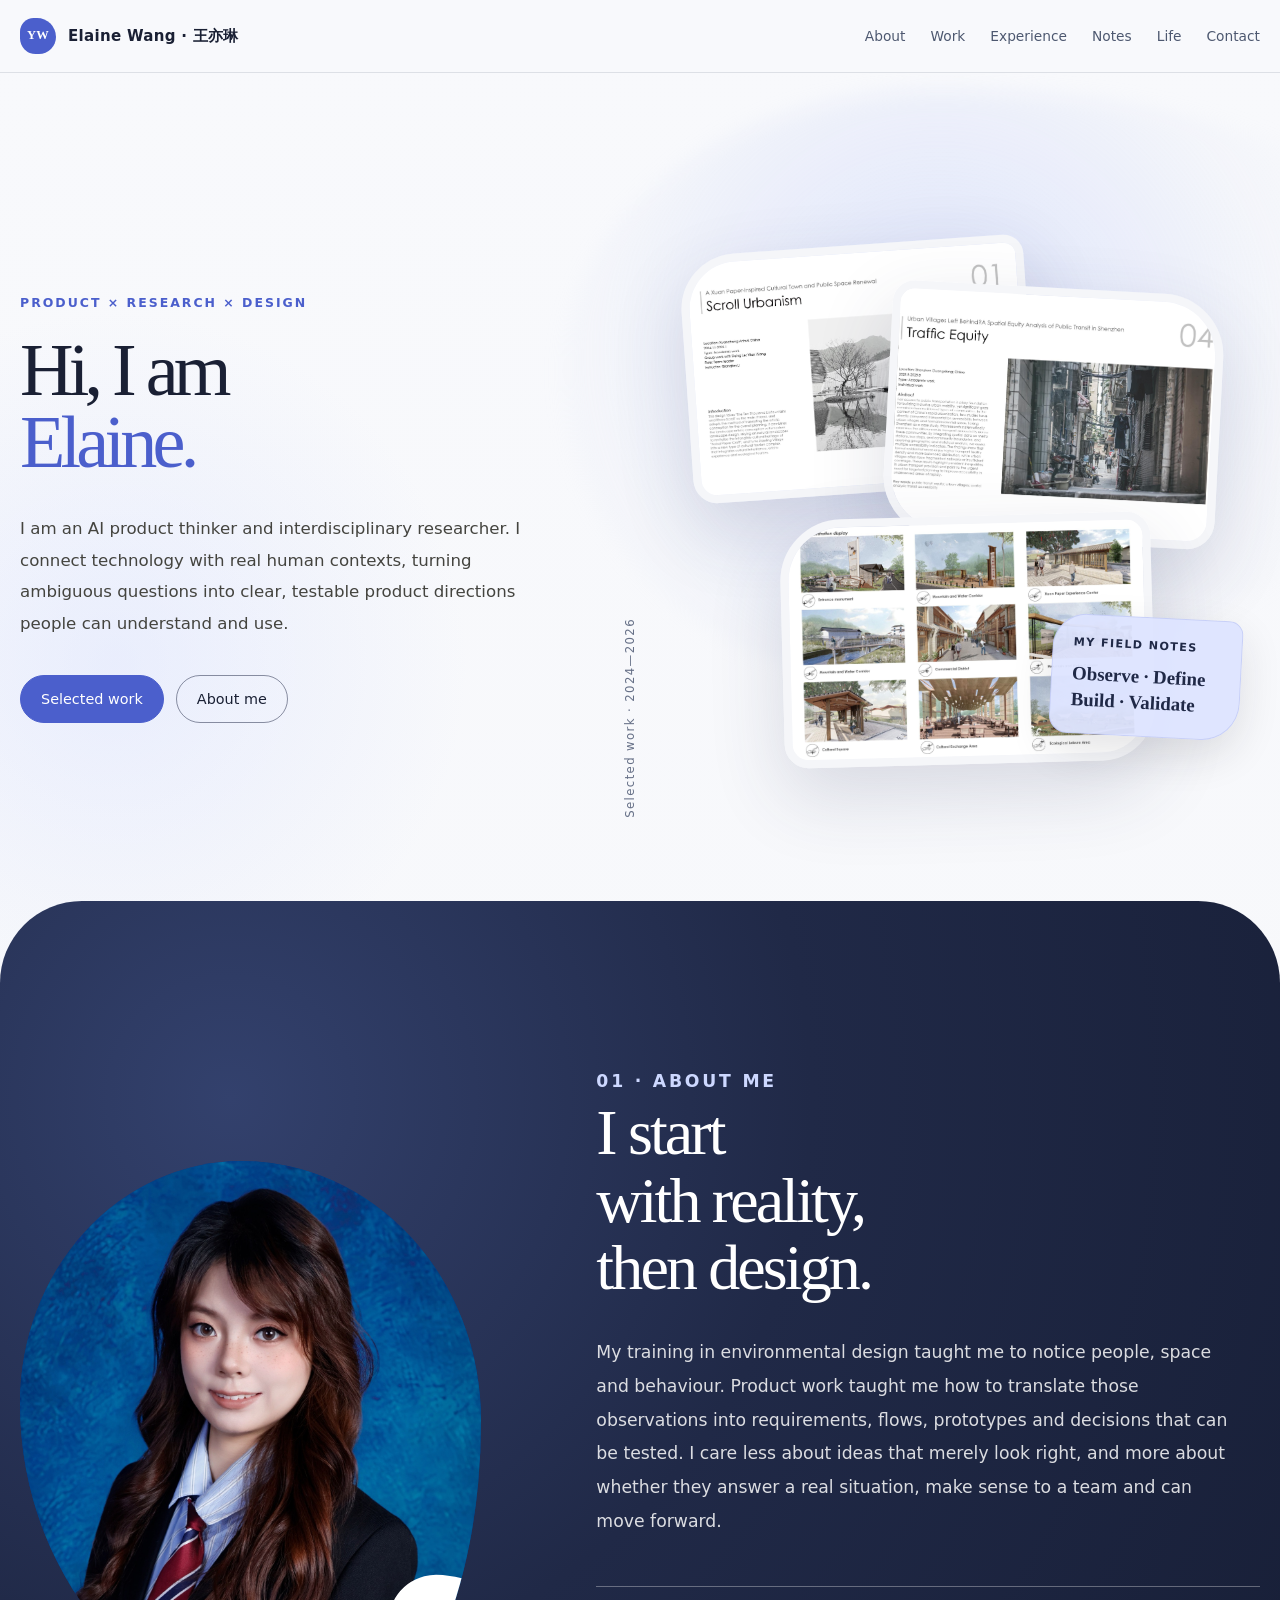
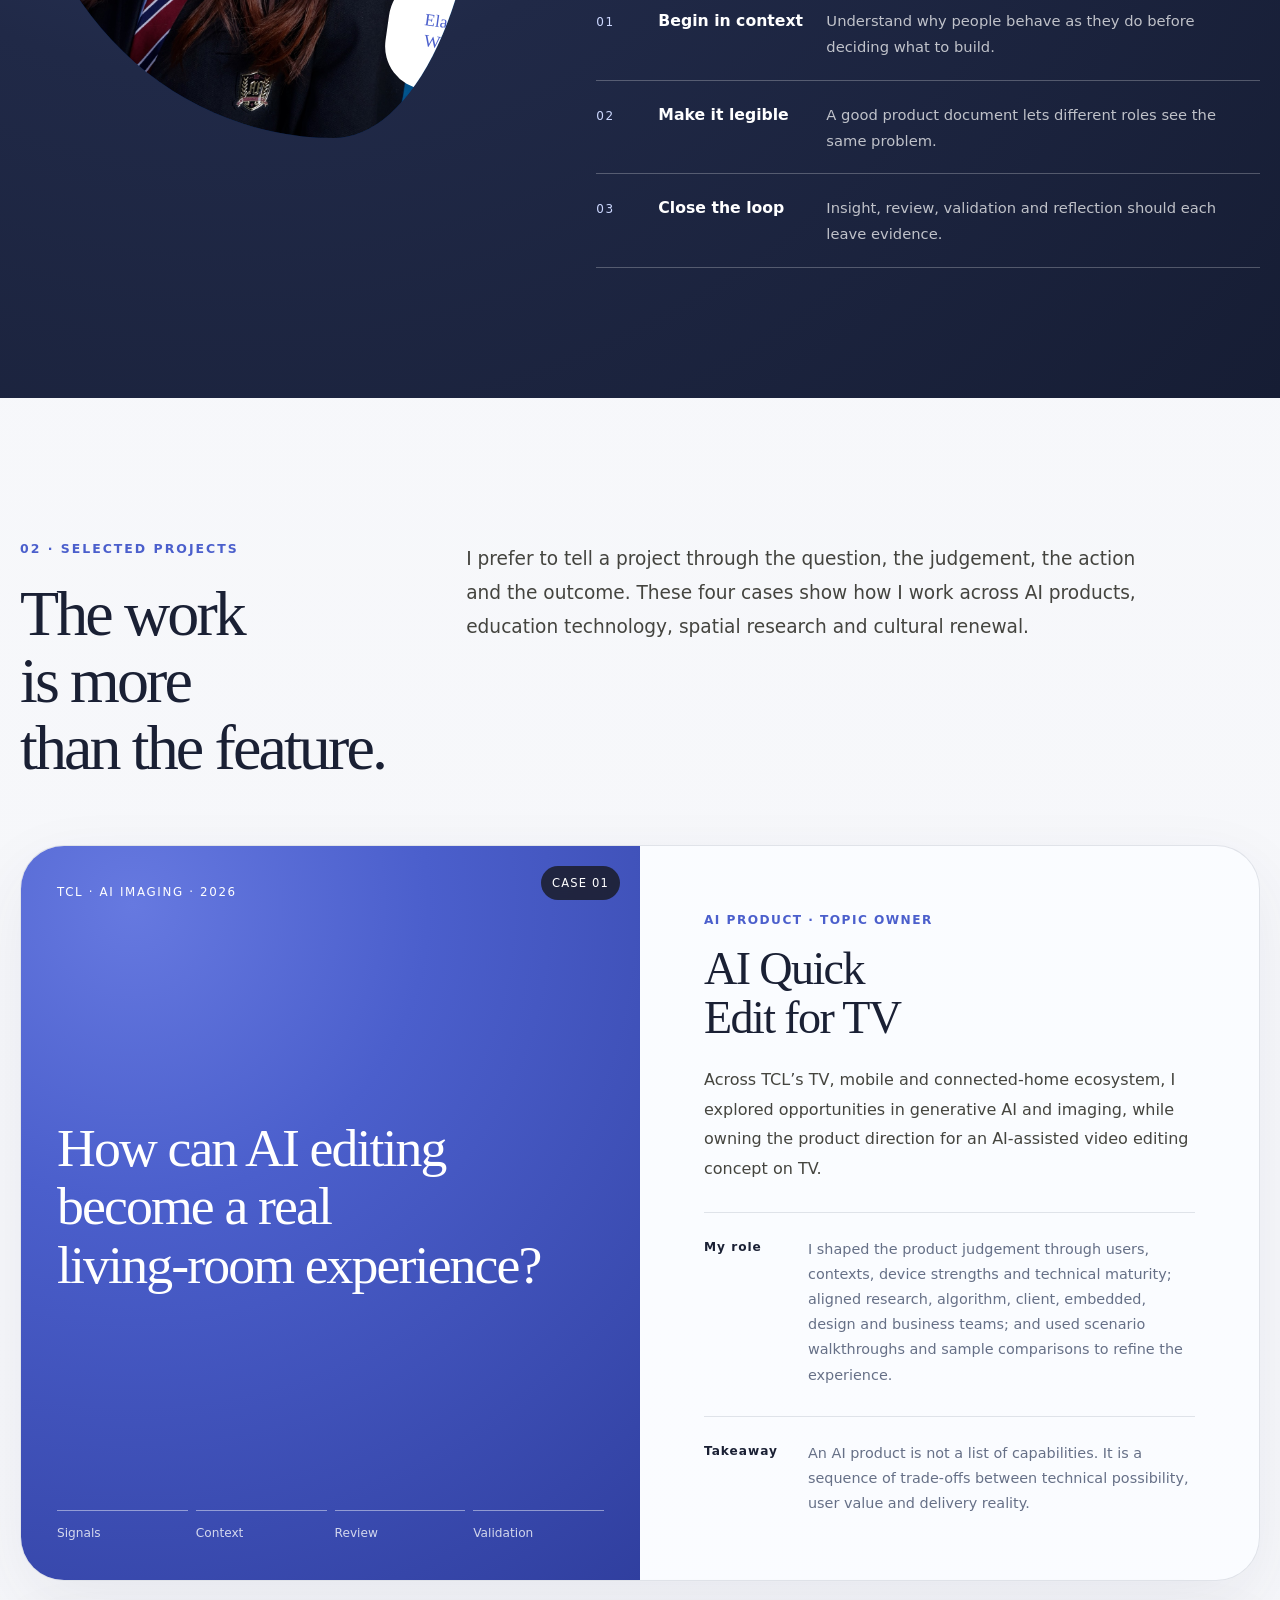
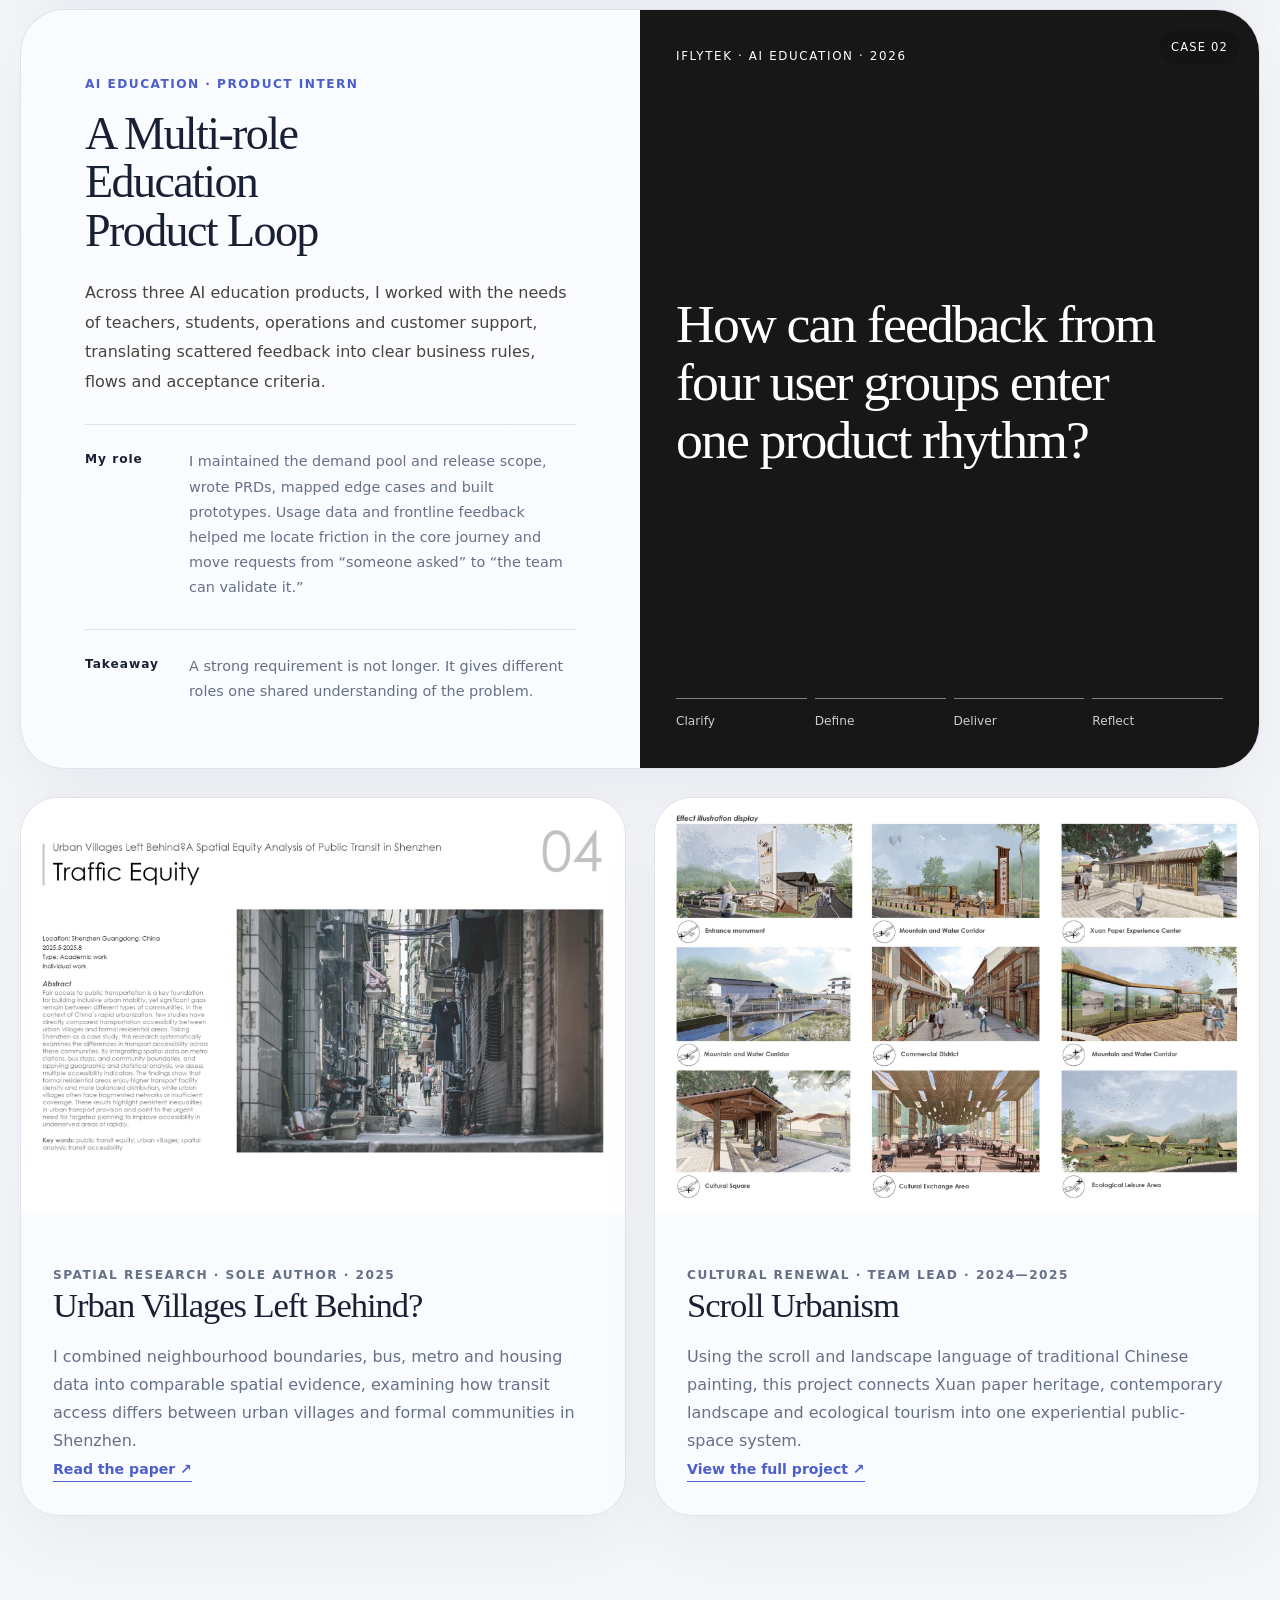
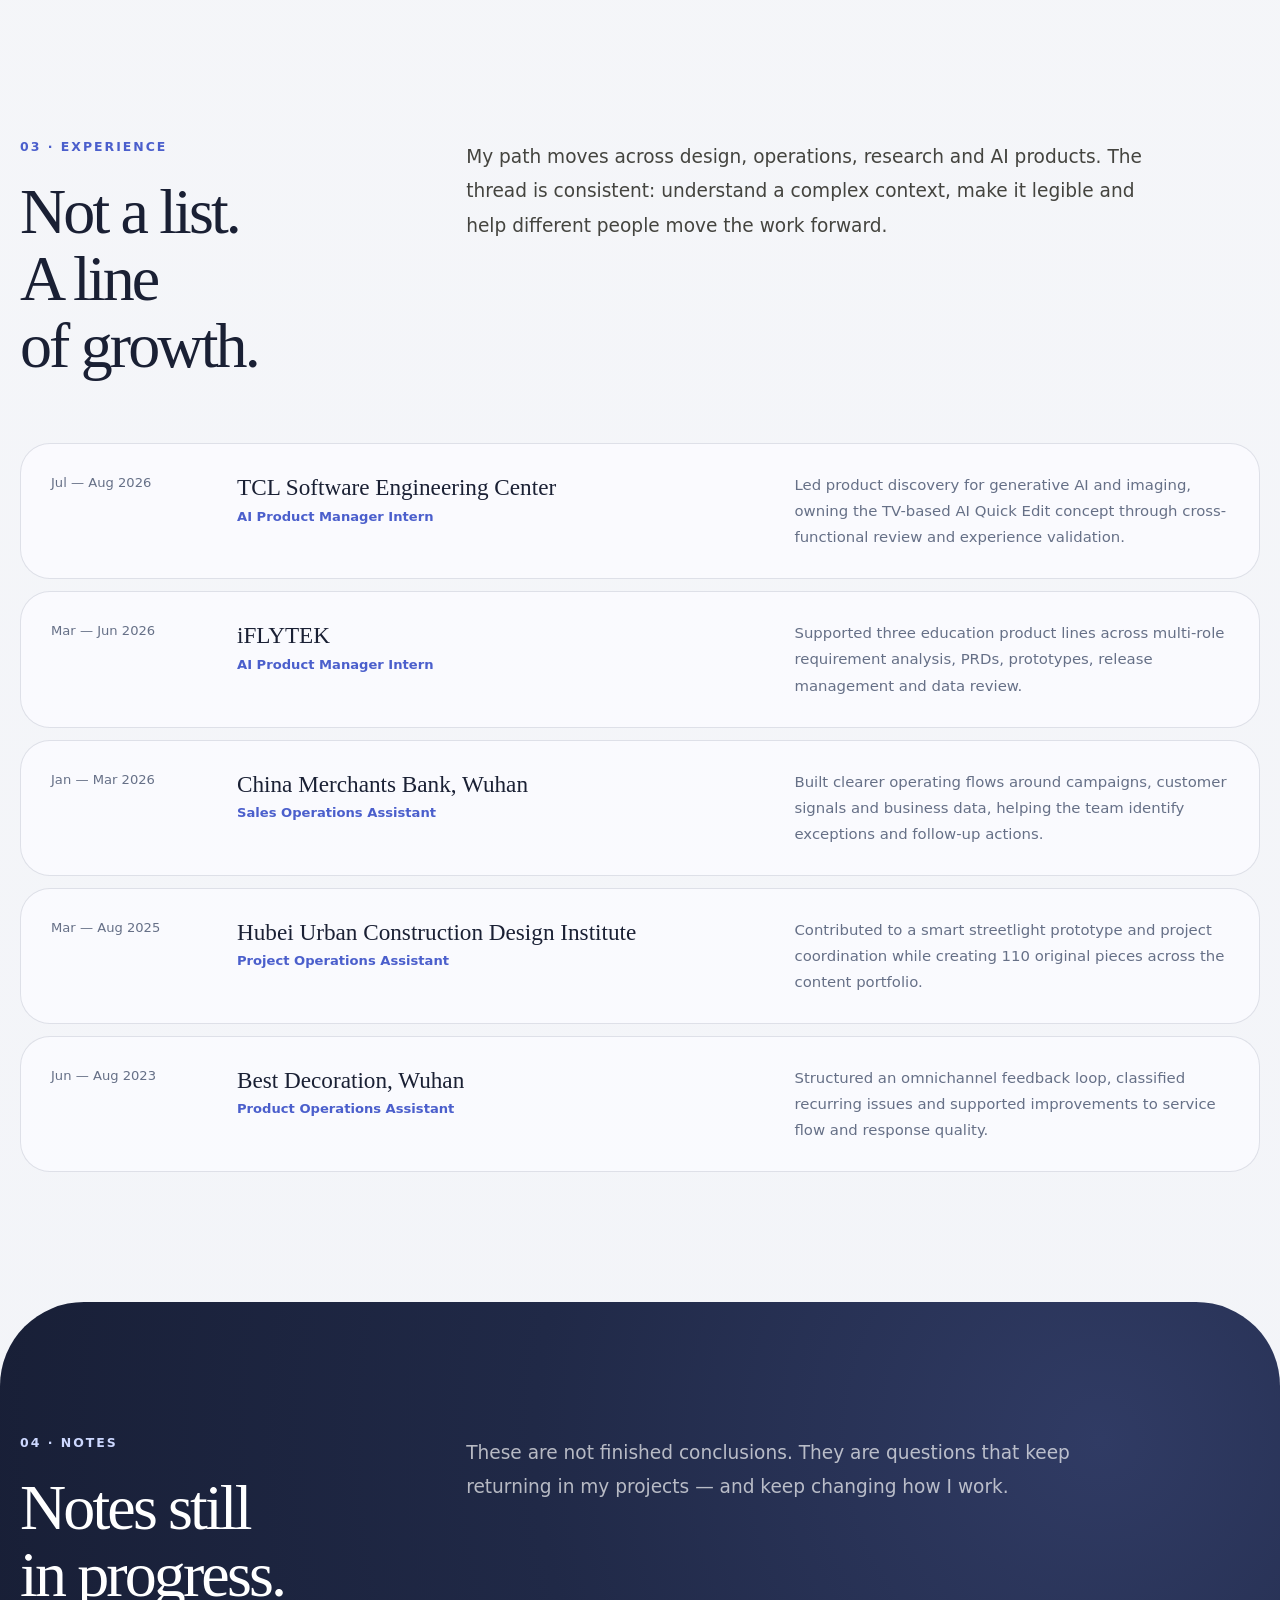
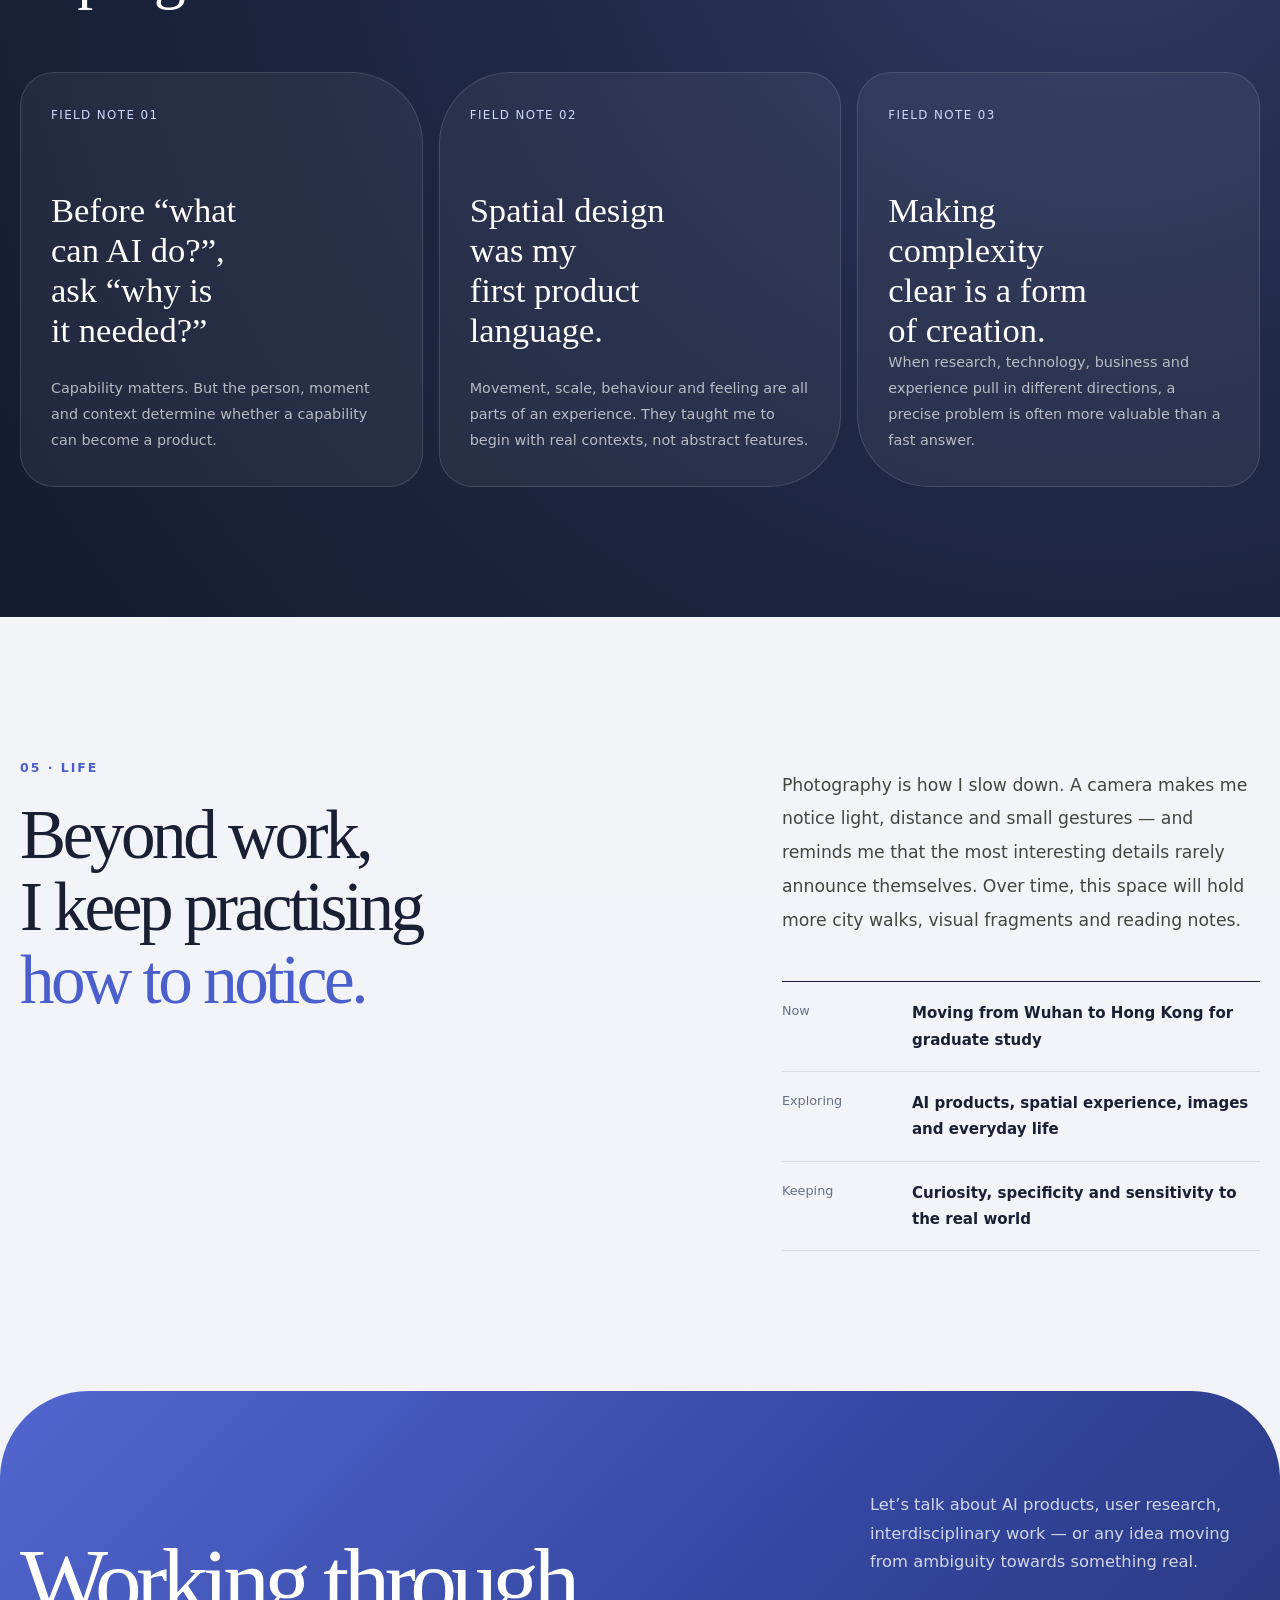
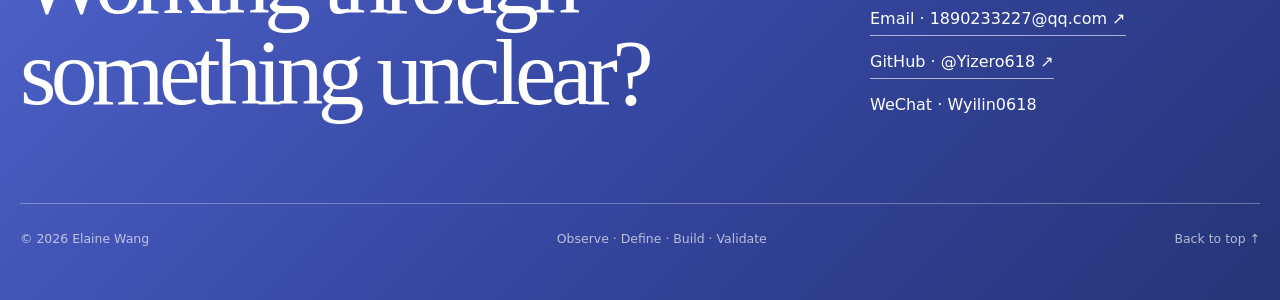
==== commit f801ea87: "Redesign homepage for Elaine Wang" ====
--- a/index.html
+++ b/index.html
@@ -1,249 +1,764 @@
 <!doctype html>
-<html lang="zh-CN" data-lang="zh">
+<html lang="en">
 <head>
   <meta charset="utf-8">
   <meta name="viewport" content="width=device-width, initial-scale=1">
-  <title>王亦琳 | AI 产品、研究与设计</title>
-  <meta name="description" content="王亦琳的个人作品集：AI 产品、行业研究、数据分析与环境设计。">
-  <meta name="theme-color" content="#f7f4ee">
-  <meta property="og:type" content="website">
-  <meta property="og:title" content="王亦琳 | AI 产品、研究与设计">
-  <meta property="og:description" content="把复杂用户场景转化为可验证、可交付的产品。">
-  <meta property="og:url" content="https://yizero618.github.io/">
-  <meta property="og:image" content="https://yizero618.github.io/assets/og.png">
-  <meta property="og:image:width" content="1200">
-  <meta property="og:image:height" content="630">
-  <meta property="og:image:alt" content="Yilin Wang / 王亦琳 — AI Product · Research · Design">
-  <meta name="twitter:card" content="summary_large_image">
-  <meta name="twitter:title" content="王亦琳 | AI 产品、研究与设计">
-  <meta name="twitter:description" content="把复杂用户场景转化为可验证、可交付的产品。">
-  <meta name="twitter:image" content="https://yizero618.github.io/assets/og.png">
-  <meta name="twitter:image:alt" content="Yilin Wang / 王亦琳 — AI Product · Research · Design">
-  <link rel="stylesheet" href="assets/site.css">
-  <script src="assets/site.js" defer></script>
+  <meta name="theme-color" content="#202947">
+  <meta name="description" content="Elaine Wang is an AI product thinker and interdisciplinary researcher working across technology, human experience and spatial design.">
+  <title>Elaine Wang — Product, Research & Life</title>
+  <link rel="icon" type="image/svg+xml" href="data:image/svg+xml,%3Csvg xmlns='http://www.w3.org/2000/svg' viewBox='0 0 64 64'%3E%3Crect width='64' height='64' rx='22' fill='%23202947'/%3E%3Cpath d='M15 18h8l9 15 9-15h8L36 40v8h-8v-8z' fill='%23f8f9fc'/%3E%3C/svg%3E">
+  <style>
+    :root {
+      --ink: #1a2034;
+      --paper: #f5f6f9;
+      --paper-2: #eceff5;
+      --line: rgba(43, 53, 84, .13);
+      --muted: #667087;
+      --blue: #4b5fcc;
+      --blue-deep: #202947;
+      --acid: #cdd8ff;
+      --pearl: #fbfcff;
+      --curve: 44px;
+      --max: 1240px;
+      --serif: Georgia, "Noto Serif SC", "Songti SC", SimSun, serif;
+      --sans: Inter, "PingFang SC", "Microsoft YaHei", system-ui, sans-serif;
+    }
+
+    * { box-sizing: border-box; }
+    html { scroll-behavior: smooth; }
+    body {
+      margin: 0;
+      color: var(--ink);
+      background:
+        radial-gradient(circle at 9% 8%, rgba(205,216,255,.34), transparent 22rem),
+        linear-gradient(180deg, #f8f9fc 0%, var(--paper) 52%, #f1f3f8 100%);
+      font-family: var(--sans);
+      font-size: 16px;
+      line-height: 1.75;
+      -webkit-font-smoothing: antialiased;
+    }
+    img { display: block; max-width: 100%; }
+    a { color: inherit; text-decoration: none; }
+    button, summary { font: inherit; }
+    ::selection { color: white; background: var(--blue); }
+
+    .skip-link {
+      position: fixed;
+      top: 12px;
+      left: 12px;
+      z-index: 100;
+      padding: 8px 12px;
+      color: white;
+      background: var(--ink);
+      transform: translateY(-160%);
+    }
+    .skip-link:focus { transform: translateY(0); }
+
+    .site-header {
+      position: sticky;
+      top: 0;
+      z-index: 50;
+      border-bottom: 1px solid var(--line);
+      background: rgba(248, 249, 252, .82);
+      backdrop-filter: blur(18px);
+    }
+    .header-inner {
+      width: min(calc(100% - 40px), var(--max));
+      height: 72px;
+      margin: auto;
+      display: flex;
+      align-items: center;
+      justify-content: space-between;
+      gap: 28px;
+    }
+    .brand {
+      display: inline-flex;
+      align-items: center;
+      gap: 12px;
+      font-size: .94rem;
+      font-weight: 650;
+      letter-spacing: .02em;
+    }
+    .brand-mark {
+      width: 36px;
+      aspect-ratio: 1;
+      display: grid;
+      place-items: center;
+      border-radius: 42% 58% 52% 48%;
+      color: white;
+      background: var(--blue);
+      font-family: var(--serif);
+      font-size: .78rem;
+    }
+    .main-nav { display: flex; align-items: center; gap: 25px; }
+    .main-nav a {
+      position: relative;
+      font-size: .86rem;
+      color: #4d5870;
+    }
+    .main-nav a::after {
+      content: "";
+      position: absolute;
+      left: 0;
+      right: 100%;
+      bottom: -6px;
+      height: 1px;
+      background: var(--blue);
+      transition: right .25s ease;
+    }
+    .main-nav a:hover::after,
+    .main-nav a:focus-visible::after { right: 0; }
+    .mobile-menu { display: none; }
+
+    main { overflow: clip; }
+    .shell { width: min(calc(100% - 40px), var(--max)); margin: 0 auto; }
+    .eyebrow {
+      margin: 0 0 20px;
+      color: var(--blue);
+      font-size: .78rem;
+      font-weight: 700;
+      letter-spacing: .16em;
+      text-transform: uppercase;
+    }
+    .section-head {
+      display: grid;
+      grid-template-columns: .65fr 1.35fr;
+      gap: 64px;
+      align-items: start;
+      margin-bottom: 64px;
+    }
+    .section-head h2 {
+      max-width: 14ch;
+      margin: 0;
+      font-family: var(--serif);
+      font-size: clamp(2.45rem, 5vw, 5.4rem);
+      font-weight: 500;
+      line-height: 1.05;
+      letter-spacing: -.045em;
+      text-wrap: balance;
+    }
+    .title-line { display: block; }
+    .section-intro {
+      max-width: 680px;
+      margin: 4px 0 0;
+      color: #44443f;
+      font-size: clamp(1.05rem, 1.45vw, 1.35rem);
+      line-height: 1.85;
+    }
+    .section-no {
+      display: inline-block;
+      margin-right: 10px;
+      font-family: var(--sans);
+      font-size: .85rem;
+      font-weight: 700;
+      letter-spacing: .12em;
+      vertical-align: top;
+    }
+
+    /* Hero */
+    .hero {
+      position: relative;
+      min-height: calc(100vh - 72px);
+      padding: clamp(70px, 9vw, 128px) 0 74px;
+      display: grid;
+      align-items: center;
+    }
+    .hero::before {
+      content: "";
+      position: absolute;
+      width: min(70vw, 900px);
+      height: min(46vw, 620px);
+      right: -14%;
+      top: 2%;
+      z-index: -1;
+      border-radius: 42% 58% 64% 36% / 48% 38% 62% 52%;
+      background: radial-gradient(circle at 42% 44%, rgba(193,205,249,.5), rgba(224,229,244,.12) 58%, transparent 72%);
+      filter: blur(10px);
+    }
+    .hero-grid {
+      display: grid;
+      grid-template-columns: .9fr 1.1fr;
+      gap: clamp(40px, 6vw, 94px);
+      align-items: center;
+    }
+    .hero h1 {
+      max-width: 12ch;
+      margin: 0;
+      font-family: var(--serif);
+      font-size: clamp(3.4rem, 5.8vw, 5.2rem);
+      font-weight: 500;
+      line-height: .98;
+      letter-spacing: -.065em;
+      text-wrap: balance;
+    }
+    .hero h1 em { color: var(--blue); font-style: normal; }
+    .hero h1 .title-line { white-space: nowrap; }
+    .hero-copy {
+      max-width: 560px;
+      margin: 34px 0 0;
+      color: #44443f;
+      font-size: clamp(1.04rem, 1.3vw, 1.22rem);
+      line-height: 1.9;
+    }
+    .hero-actions { display: flex; flex-wrap: wrap; gap: 12px; margin-top: 36px; }
+    .pill-link {
+      display: inline-flex;
+      align-items: center;
+      justify-content: center;
+      min-height: 48px;
+      padding: 0 20px;
+      border: 1px solid rgba(32,41,71,.5);
+      border-radius: 999px;
+      font-size: .9rem;
+      transition: transform .2s ease, color .2s ease, background .2s ease;
+    }
+    .pill-link.primary { border-color: var(--blue); color: white; background: var(--blue); }
+    .pill-link:hover { transform: translateY(-2px); }
+
+    .hero-collage {
+      position: relative;
+      min-height: 620px;
+      isolation: isolate;
+    }
+    .collage-piece {
+      position: absolute;
+      overflow: hidden;
+      border: 8px solid var(--paper);
+      border-radius: 56px 20px 62px 24px;
+      box-shadow: 0 28px 76px rgba(48, 58, 92, .16);
+      transform: rotate(var(--r));
+      transition: transform .45s cubic-bezier(.2,.8,.2,1), z-index 0s;
+    }
+    .collage-piece:hover { z-index: 10; transform: rotate(0) scale(1.035); }
+    .collage-piece img { width: 100%; height: 100%; object-fit: cover; }
+    .piece-1 { --r: -4deg; width: 54%; height: 40%; top: 5%; left: 4%; }
+    .piece-2 { --r: 3deg; width: 52%; height: 41%; top: 12%; right: 0; border-radius: 22px 62px 28px 60px; }
+    .piece-3 { --r: -1.5deg; width: 58%; height: 40%; left: 19%; bottom: 6%; border-radius: 62px 24px 54px 24px; }
+    .collage-note {
+      position: absolute;
+      z-index: 8;
+      right: 3%;
+      bottom: 13%;
+      width: 190px;
+      padding: 18px 20px 20px;
+      color: var(--blue-deep);
+      background: rgba(222,228,255,.95);
+      border: 1px solid rgba(75,95,204,.16);
+      border-radius: 34px 14px 38px 18px;
+      box-shadow: 0 16px 42px rgba(30, 34, 45, .12);
+      transform: rotate(3deg);
+    }
+    .collage-note span { display: block; font-size: .7rem; font-weight: 700; letter-spacing: .12em; }
+    .collage-note strong { display: block; margin-top: 8px; font-family: var(--serif); font-size: 1.18rem; line-height: 1.4; }
+    .collage-caption {
+      position: absolute;
+      left: 0;
+      bottom: 0;
+      font-size: .73rem;
+      letter-spacing: .12em;
+      color: var(--muted);
+      writing-mode: vertical-rl;
+      transform: rotate(180deg);
+    }
+
+    /* About */
+    .about { padding: 130px 0; color: white; background: radial-gradient(circle at 18% 18%, #33416d 0, var(--blue-deep) 42%, #161d34 100%); border-radius: 82px 82px 0 0; }
+    .about-grid { display: grid; grid-template-columns: .82fr 1.18fr; gap: clamp(56px, 9vw, 126px); align-items: center; }
+    .portrait-frame {
+      position: relative;
+      aspect-ratio: 4 / 5;
+      overflow: hidden;
+      border-radius: 48% 52% 32% 68% / 42% 45% 55% 58%;
+      background: #0c3a87;
+    }
+    .portrait-frame img { width: 100%; height: 100%; object-fit: cover; object-position: 50% 32%; }
+    .portrait-tag {
+      position: absolute;
+      right: -22px;
+      bottom: 8%;
+      width: 116px;
+      aspect-ratio: 1;
+      display: grid;
+      place-items: center;
+      border-radius: 46% 54% 58% 42%;
+      color: var(--blue);
+      background: white;
+      font-family: var(--serif);
+      font-size: 1.08rem;
+      text-align: center;
+      line-height: 1.2;
+      transform: rotate(8deg);
+    }
+    .about-copy .eyebrow { color: var(--acid); }
+    .about-copy h2 {
+      max-width: 11ch;
+      margin: 0;
+      font-family: var(--serif);
+      font-size: clamp(2.8rem, 5vw, 5.8rem);
+      font-weight: 500;
+      line-height: 1.06;
+      letter-spacing: -.045em;
+      text-wrap: balance;
+    }
+    .about-copy > p {
+      max-width: 640px;
+      margin: 34px 0 0;
+      color: rgba(255,255,255,.84);
+      font-size: clamp(1.04rem, 1.35vw, 1.22rem);
+      line-height: 1.95;
+    }
+    .beliefs { margin-top: 48px; border-top: 1px solid rgba(255,255,255,.32); }
+    .belief {
+      display: grid;
+      grid-template-columns: 44px 150px 1fr;
+      gap: 18px;
+      padding: 20px 0;
+      border-bottom: 1px solid rgba(255,255,255,.25);
+      align-items: baseline;
+    }
+    .belief span { color: var(--acid); font-size: .75rem; letter-spacing: .12em; }
+    .belief strong { font-size: .98rem; }
+    .belief p { margin: 0; color: rgba(255,255,255,.72); font-size: .92rem; }
+
+    /* Projects */
+    .projects { padding: 140px 0 90px; }
+    .project-list { display: grid; gap: 28px; }
+    .project {
+      display: grid;
+      grid-template-columns: 1fr 1fr;
+      min-height: 510px;
+      overflow: hidden;
+      border: 1px solid var(--line);
+      border-radius: var(--curve);
+      background: rgba(251,252,255,.9);
+      box-shadow: 0 24px 70px rgba(50,60,94,.07);
+    }
+    .project:nth-child(even) .project-media { order: 2; }
+    .project-media { position: relative; min-height: 390px; overflow: hidden; background: #d8d8d2; }
+    .project-media img { width: 100%; height: 100%; object-fit: cover; transition: transform .6s ease; }
+    .project:hover .project-media img { transform: scale(1.025); }
+    .project-index {
+      position: absolute;
+      top: 20px;
+      right: 20px;
+      display: inline-flex;
+      padding: 7px 11px;
+      border-radius: 999px;
+      color: white;
+      background: rgba(20,20,20,.75);
+      font-size: .72rem;
+      letter-spacing: .1em;
+      backdrop-filter: blur(8px);
+    }
+    .project-body { padding: clamp(34px, 5vw, 72px); display: flex; flex-direction: column; justify-content: center; }
+    .project-meta { margin: 0 0 14px; color: var(--blue); font-size: .76rem; font-weight: 700; letter-spacing: .12em; text-transform: uppercase; }
+    .project h3 {
+      max-width: 14ch;
+      margin: 0;
+      font-family: var(--serif);
+      font-size: clamp(2.15rem, 3.6vw, 4.2rem);
+      font-weight: 500;
+      line-height: 1.06;
+      letter-spacing: -.035em;
+      text-wrap: balance;
+    }
+    .project-lead { margin: 22px 0 0; color: #45453f; font-size: 1rem; line-height: 1.85; }
+    .project-story { display: grid; grid-template-columns: 86px 1fr; gap: 18px; margin-top: 28px; padding-top: 24px; border-top: 1px solid var(--line); }
+    .project-story strong { font-size: .76rem; letter-spacing: .08em; }
+    .project-story p { margin: 0; color: var(--muted); font-size: .9rem; line-height: 1.75; }
+    .project-link { align-self: flex-start; margin-top: 30px; padding-bottom: 4px; border-bottom: 1px solid currentColor; color: var(--blue); font-size: .88rem; font-weight: 650; }
+
+    .ai-cover {
+      padding: 36px;
+      color: white;
+      background: radial-gradient(circle at 18% 8%, #6679e0 0, var(--blue) 35%, #303f9f 100%);
+      display: grid;
+      grid-template-rows: auto 1fr auto;
+    }
+    .ai-cover .cover-kicker { font-size: .74rem; letter-spacing: .14em; text-transform: uppercase; }
+    .ai-cover .cover-question {
+      align-self: center;
+      max-width: 11ch;
+      margin: 0;
+      font-family: var(--serif);
+      font-size: clamp(2.4rem, 4.2vw, 4.8rem);
+      font-weight: 500;
+      line-height: 1.08;
+      letter-spacing: -.035em;
+    }
+    .ai-cover .cover-question .title-line { display: block; white-space: nowrap; }
+    .ai-flow { display: grid; grid-template-columns: repeat(4, 1fr); gap: 8px; }
+    .ai-flow span { padding-top: 12px; border-top: 1px solid rgba(255,255,255,.45); font-size: .76rem; color: rgba(255,255,255,.78); }
+
+    .project-pair { display: grid; grid-template-columns: 1fr 1fr; gap: 28px; }
+    .mini-project { overflow: hidden; border: 1px solid var(--line); border-radius: 38px; background: rgba(251,252,255,.9); box-shadow: 0 22px 60px rgba(50,60,94,.06); }
+    .mini-project img { width: 100%; aspect-ratio: 1.45; object-fit: cover; }
+    .mini-project-body { padding: 32px; }
+    .mini-project h3 { margin: 0; font-family: var(--serif); font-size: clamp(1.8rem, 2.7vw, 3rem); font-weight: 500; line-height: 1.13; letter-spacing: -.03em; }
+    .mini-project p { margin: 18px 0 0; color: var(--muted); }
+
+    /* Experience */
+    .experience { padding: 130px 0; }
+    .timeline { display: grid; gap: 12px; }
+    .timeline-row {
+      display: grid;
+      grid-template-columns: 150px 1.2fr 1fr;
+      gap: 36px;
+      padding: 28px 30px;
+      border: 1px solid var(--line);
+      border-radius: 30px;
+      background: rgba(251,252,255,.76);
+      align-items: start;
+    }
+    .timeline-row time { color: var(--muted); font-size: .82rem; }
+    .timeline-row h3 { margin: 0; font-family: var(--serif); font-size: 1.45rem; font-weight: 500; line-height: 1.35; }
+    .timeline-row h3 span { display: block; margin-top: 4px; color: var(--blue); font-family: var(--sans); font-size: .82rem; font-weight: 650; }
+    .timeline-row p { margin: 0; color: var(--muted); font-size: .93rem; line-height: 1.75; }
+
+    /* Notes */
+    .notes { padding: 130px 0; color: white; background: radial-gradient(circle at 86% 15%, #303b64 0, #202947 42%, #151b30 100%); border-radius: 84px 84px 0 0; }
+    .notes .eyebrow { color: var(--acid); }
+    .notes .section-intro { color: rgba(255,255,255,.68); }
+    .note-grid { display: grid; grid-template-columns: repeat(3, 1fr); gap: 16px; }
+    .note-card { min-height: 350px; padding: 32px 30px; border: 1px solid rgba(255,255,255,.13); border-radius: 34px 72px 34px 34px; background: rgba(255,255,255,.055); display: flex; flex-direction: column; }
+    .note-card:nth-child(2) { border-radius: 72px 34px 72px 34px; }
+    .note-card:nth-child(3) { border-radius: 34px 34px 34px 72px; }
+    .note-no { color: var(--acid); font-size: .74rem; letter-spacing: .12em; }
+    .note-card h3 { max-width: 12ch; margin: 64px 0 0; font-family: var(--serif); font-size: clamp(1.8rem, 2.7vw, 3rem); font-weight: 500; line-height: 1.16; text-wrap: balance; }
+    .note-card p { margin: auto 0 0; color: rgba(255,255,255,.67); font-size: .9rem; line-height: 1.8; }
+
+    /* Life */
+    .life { padding: 140px 0; }
+    .life-grid { display: grid; grid-template-columns: 1.15fr .85fr; gap: clamp(50px, 9vw, 120px); align-items: start; }
+    .life-quote {
+      margin: 0;
+      font-family: var(--serif);
+      font-size: clamp(2.7rem, 5.4vw, 6.2rem);
+      font-weight: 500;
+      line-height: 1.05;
+      letter-spacing: -.05em;
+      text-wrap: balance;
+    }
+    .life-quote em { color: var(--blue); font-style: normal; }
+    .life-copy { padding-top: 12px; }
+    .life-copy > p { margin: 0; color: #45453f; font-size: 1.08rem; line-height: 1.95; }
+    .life-list { margin-top: 44px; border-top: 1px solid var(--ink); }
+    .life-item { display: grid; grid-template-columns: 110px 1fr; gap: 20px; padding: 18px 0; border-bottom: 1px solid var(--line); }
+    .life-item span { color: var(--muted); font-size: .8rem; }
+    .life-item strong { font-size: .94rem; font-weight: 600; }
+
+    /* Contact */
+    .contact { padding: 100px 0 50px; color: white; background: linear-gradient(135deg, #5266d0, #34469f 55%, #263577); border-radius: 88px 88px 0 0; }
+    .contact-line {
+      display: flex;
+      justify-content: space-between;
+      gap: 36px;
+      align-items: end;
+      padding-bottom: 84px;
+    }
+    .contact h2 { max-width: 9ch; margin: 0; font-family: var(--serif); font-size: clamp(3.6rem, 7.3vw, 8.2rem); font-weight: 500; line-height: .98; letter-spacing: -.06em; text-wrap: balance; }
+    .contact h2 .title-line { white-space: nowrap; }
+    .contact-copy { max-width: 390px; }
+    .contact-copy p { margin: 0 0 28px; color: rgba(255,255,255,.78); font-size: 1.02rem; }
+    .contact-links { display: flex; flex-direction: column; align-items: flex-start; gap: 12px; }
+    .contact-links a { padding-bottom: 2px; border-bottom: 1px solid rgba(255,255,255,.6); }
+    .site-footer { display: flex; justify-content: space-between; gap: 20px; padding: 24px 0 0; border-top: 1px solid rgba(255,255,255,.3); color: rgba(255,255,255,.65); font-size: .78rem; }
+
+    @media (max-width: 980px) {
+      .main-nav { display: none; }
+      .mobile-menu { display: block; position: relative; }
+      .mobile-menu summary { list-style: none; cursor: pointer; font-size: .86rem; }
+      .mobile-menu summary::-webkit-details-marker { display: none; }
+      .mobile-menu nav { position: absolute; right: 0; top: 36px; min-width: 180px; padding: 14px; border: 1px solid var(--line); background: var(--paper); box-shadow: 0 18px 48px rgba(0,0,0,.12); }
+      .mobile-menu a { display: block; padding: 8px 4px; }
+      .hero-grid, .about-grid, .life-grid { grid-template-columns: 1fr; }
+      .hero { padding-top: 78px; }
+      .hero h1 { max-width: 10.5ch; }
+      .hero-collage { min-height: 590px; margin-top: 10px; }
+      .about-grid { max-width: 760px; }
+      .portrait-frame { width: min(82%, 520px); }
+      .project { grid-template-columns: 1fr; }
+      .project:nth-child(even) .project-media { order: 0; }
+      .project-pair { grid-template-columns: 1fr; }
+      .timeline-row { grid-template-columns: 130px 1fr; }
+      .timeline-row p { grid-column: 2; }
+      .section-head { grid-template-columns: 1fr; gap: 30px; }
+      .note-grid { grid-template-columns: 1fr; }
+      .note-card { min-height: 270px; border-right: 0; border-bottom: 1px solid rgba(255,255,255,.22); }
+      .note-card h3 { margin-top: 36px; }
+      .contact-line { display: grid; align-items: start; }
+    }
+
+    @media (max-width: 640px) {
+      body { line-height: 1.7; }
+      .shell, .header-inner { width: min(calc(100% - 28px), var(--max)); }
+      .header-inner { height: 64px; }
+      .brand span:last-child { display: none; }
+      .hero { min-height: auto; padding: 64px 0 56px; }
+      .hero h1 { font-size: clamp(2.45rem, 12.5vw, 4.1rem); line-height: 1; }
+      .hero-copy { margin-top: 26px; }
+      .hero-actions { margin-top: 28px; }
+      .hero-collage { min-height: 430px; }
+      .collage-piece { border-width: 5px; }
+      .piece-1 { width: 62%; height: 39%; top: 3%; left: 0; }
+      .piece-2 { width: 56%; height: 38%; top: 15%; right: -2%; }
+      .piece-3 { width: 70%; height: 40%; left: 8%; bottom: 4%; }
+      .collage-note { width: 148px; right: 0; bottom: 9%; padding: 12px 14px; }
+      .collage-note strong { font-size: .95rem; }
+      .collage-caption { display: none; }
+      .about, .projects, .experience, .notes, .life { padding: 90px 0; }
+      .portrait-frame { width: 92%; }
+      .portrait-tag { right: -10px; width: 94px; font-size: .9rem; }
+      .belief { grid-template-columns: 34px 1fr; }
+      .belief p { grid-column: 2; }
+      .section-head { margin-bottom: 44px; }
+      .project { min-height: 0; }
+      .project-media { min-height: 300px; }
+      .ai-cover { min-height: 390px; padding: 24px; }
+      .ai-cover .cover-question { font-size: 1.7rem; }
+      .ai-flow { grid-template-columns: 1fr 1fr; }
+      .project-body { padding: 30px 24px 36px; }
+      .project-story { grid-template-columns: 70px 1fr; }
+      .mini-project-body { padding: 26px 22px; }
+      .timeline-row { grid-template-columns: 1fr; gap: 10px; padding: 24px 0; }
+      .timeline-row p { grid-column: 1; margin-top: 6px; }
+      .note-card { padding: 26px 4px; }
+      .life-quote { font-size: clamp(2.8rem, 13vw, 4.6rem); }
+      .life-item { grid-template-columns: 90px 1fr; }
+      .contact { padding-top: 76px; }
+      .contact h2 { font-size: 2.65rem; }
+      .contact-line { padding-bottom: 64px; }
+      .site-footer { flex-direction: column; }
+    }
+
+    @media (prefers-reduced-motion: reduce) {
+      html { scroll-behavior: auto; }
+      *, *::before, *::after { transition-duration: .01ms !important; }
+    }
+  </style>
 </head>
 <body>
-  <div class="reading-progress" aria-hidden="true"><span></span></div>
-  <a class="skip-link" href="#main"><span class="lang lang-zh">跳到正文</span><span class="lang lang-en">Skip to content</span></a>
-
+  <a class="skip-link" href="#main">Skip to content</a>
   <header class="site-header" id="top">
-    <a class="brand" href="#top" aria-label="王亦琳个人主页">
-      <span class="brand-mark">YW</span>
-      <span class="brand-name">Yilin Wang<small>王亦琳</small></span>
-    </a>
-    <button class="nav-toggle" type="button" aria-expanded="false" aria-controls="site-nav"><span class="lang lang-zh">菜单</span><span class="lang lang-en">Menu</span></button>
-    <nav class="site-nav" id="site-nav" aria-label="Primary navigation">
-      <a href="#work"><span class="lang lang-zh">项目</span><span class="lang lang-en">Work</span></a>
-      <a href="#experience"><span class="lang lang-zh">实习</span><span class="lang lang-en">Experience</span></a>
-      <a href="#research"><span class="lang lang-zh">研究</span><span class="lang lang-en">Research</span></a>
-      <a href="#about"><span class="lang lang-zh">关于</span><span class="lang lang-en">About</span></a>
-      <a href="#contact"><span class="lang lang-zh">联系</span><span class="lang lang-en">Contact</span></a>
-    </nav>
-    <div class="language-switch" aria-label="Language"><button type="button" data-set-lang="zh" aria-pressed="true">中</button><span aria-hidden="true">/</span><button type="button" data-set-lang="en" aria-pressed="false">EN</button></div>
+    <div class="header-inner">
+      <a class="brand" href="#top" aria-label="Back to home">
+        <span class="brand-mark">YW</span>
+        <span>Elaine Wang · 王亦琳</span>
+      </a>
+      <nav class="main-nav" aria-label="Main navigation">
+        <a href="#about">About</a>
+        <a href="#projects">Work</a>
+        <a href="#experience">Experience</a>
+        <a href="#notes">Notes</a>
+        <a href="#life">Life</a>
+        <a href="#contact">Contact</a>
+      </nav>
+      <details class="mobile-menu">
+        <summary>Menu</summary>
+        <nav aria-label="Mobile navigation">
+          <a href="#about">About</a>
+          <a href="#projects">Work</a>
+          <a href="#experience">Experience</a>
+          <a href="#notes">Notes</a>
+          <a href="#life">Life</a>
+          <a href="#contact">Contact</a>
+        </nav>
+      </details>
+    </div>
   </header>
 
   <main id="main">
-    <section class="hero section-shell" aria-labelledby="hero-title">
-      <div class="hero-copy reveal">
-        <p class="hero-status"><span aria-hidden="true"></span><span class="lang lang-zh">坐标武汉 · 即将前往香港</span><span class="lang lang-en">Wuhan now · Hong Kong next</span></p>
-        <p class="eyebrow">AI Product · Research · Spatial Thinking</p>
-        <h1 id="hero-title"><span class="lang lang-zh">你好，我是<em>亦琳。</em></span><span class="lang lang-en">Hi, I'm <em>Yilin.</em></span></h1>
-        <p class="hero-kicker lang lang-zh">我把复杂问题，整理成简单、可用、值得发生的产品。</p>
-        <p class="hero-kicker lang lang-en">I turn complex questions into products that feel simple, useful, and worth building.</p>
-        <p class="hero-lead lang lang-zh">一名跨越 AI 产品、战略研究与环境设计的年轻创作者。我的工作从洞察开始，以清晰的产品判断和扎实的跨团队落地结束。</p>
-        <p class="hero-lead lang lang-en">An emerging creator working across AI product, strategy research, and environmental design—from first insight to aligned, testable delivery.</p>
-        <div class="hero-actions"><a class="button button-primary magnetic" href="#work"><span class="lang lang-zh">看看我做过什么</span><span class="lang lang-en">See what I've built</span><span aria-hidden="true">↘</span></a><a class="button button-quiet magnetic" href="portfolio.html"><span class="lang lang-zh">打开完整作品集</span><span class="lang lang-en">Open full portfolio</span><span aria-hidden="true">↗</span></a></div>
-      </div>
-
-      <div class="hero-stage reveal" aria-label="王亦琳的个人与项目拼贴">
-        <div class="stage-orbit" aria-hidden="true"></div>
-        <figure class="portrait-frame tilt-card"><div class="portrait-crop"><img src="assets/profile-strip.png" width="848" height="209" alt="王亦琳肖像"></div><figcaption><span class="lang lang-zh">认真研究，也认真创造</span><span class="lang lang-en">Research deeply. Make thoughtfully.</span></figcaption></figure>
-        <a class="project-ticket tilt-card" href="portfolio.html#page-03" aria-label="查看 Scroll Urbanism 项目"><span class="ticket-pin" aria-hidden="true"></span><img src="assets/pages/page-03.jpg" width="1853" height="1310" alt="Scroll Urbanism 项目封面"><strong>Scroll Urbanism ↗</strong></a>
-        <div class="stage-note"><span class="note-label">Currently</span><strong><span class="lang lang-zh">香港大学<br>硕士新生</span><span class="lang lang-en">Incoming master's<br>student at HKU</span></strong></div>
-        <span class="hero-stamp" aria-hidden="true">YILIN<br>WANG</span>
-      </div>
-
-      <ul class="hero-metrics" aria-label="Highlights">
-        <li><strong>Top 10%</strong><span class="lang lang-zh">本科专业排名</span><span class="lang lang-en">undergraduate rank</span></li>
-        <li><strong>05</strong><span class="lang lang-zh">段跨行业实践</span><span class="lang lang-en">cross-industry roles</span></li>
-        <li><strong>02</strong><span class="lang lang-zh">篇已发表研究</span><span class="lang lang-en">published studies</span></li>
-        <li><strong>110</strong><span class="lang lang-zh">篇原创内容</span><span class="lang lang-en">original posts</span></li>
-      </ul>
-    </section>
-
-    <div class="method-marquee" aria-hidden="true"><div>OBSERVE · FRAME · BUILD · VALIDATE · OBSERVE · FRAME · BUILD · VALIDATE · OBSERVE · FRAME · BUILD · VALIDATE ·</div></div>
-
-    <section class="field-intro section-shell" id="about" aria-labelledby="about-title">
-      <div class="section-marker reveal"><span>00</span><span>Field note</span></div>
-      <div class="field-intro-grid">
-        <h2 id="about-title" class="reveal"><span class="lang lang-zh">在逻辑与<br><em>感知</em>之间。</span><span class="lang lang-en">Between logic<br>and <em>sense.</em></span></h2>
-        <div class="field-copy reveal">
-          <p class="large-copy lang lang-zh">环境设计训练我观察真实的人、空间与行为；AI 产品实践让我把这些观察转译为需求、流程、原型与可验证的判断。</p>
-          <p class="large-copy lang lang-en">Environmental design taught me to notice real people, spaces, and behavior. AI product work taught me to translate those signals into requirements, flows, prototypes, and testable decisions.</p>
-          <div class="method-list">
-            <article><span>01</span><h3><span class="lang lang-zh">看见信号</span><span class="lang lang-en">Find the signal</span></h3><p><span class="lang lang-zh">用户、市场、场景、技术与竞品研究</span><span class="lang lang-en">Users, market, context, technology, competition</span></p></article>
-            <article><span>02</span><h3><span class="lang lang-zh">定义判断</span><span class="lang lang-en">Frame the decision</span></h3><p><span class="lang lang-zh">机会空间、优先级、业务规则与验收标准</span><span class="lang lang-en">Opportunity, priority, rules, acceptance criteria</span></p></article>
-            <article><span>03</span><h3><span class="lang lang-zh">推动闭环</span><span class="lang lang-en">Close the loop</span></h3><p><span class="lang lang-zh">跨团队对齐、体验验证、数据与反馈复盘</span><span class="lang lang-en">Alignment, experience validation, data and feedback</span></p></article>
-          </div>
+    <section class="hero" aria-labelledby="hero-title">
+      <div class="shell hero-grid">
+        <div>
+          <p class="eyebrow">Product × Research × Design</p>
+          <h1 id="hero-title"><span class="title-line">Hi, I am</span><span class="title-line"><em>Elaine.</em></span></h1>
+          <p class="hero-copy">I am an AI product thinker and interdisciplinary researcher. I connect technology with real human contexts, turning ambiguous questions into clear, testable product directions people can understand and use.</p>
+          <div class="hero-actions">
+            <a class="pill-link primary" href="#projects">Selected work</a>
+            <a class="pill-link" href="#about">About me</a>
+          </div>
+        </div>
+
+        <div class="hero-collage" aria-label="A collage of selected projects">
+          <figure class="collage-piece piece-1">
+            <img src="assets/scroll-cover.jpg" alt="Cover of the Scroll Urbanism project">
+          </figure>
+          <figure class="collage-piece piece-2">
+            <img src="assets/transit-research.jpg" alt="Cover of a public transit equity study in Shenzhen">
+          </figure>
+          <figure class="collage-piece piece-3">
+            <img src="assets/scroll-space.jpg" alt="Public space proposal for a Xuan paper heritage town">
+          </figure>
+          <div class="collage-note" aria-hidden="true">
+            <span>MY FIELD NOTES</span>
+            <strong>Observe · Define<br>Build · Validate</strong>
+          </div>
+          <span class="collage-caption">Selected work · 2024—2026</span>
         </div>
       </div>
     </section>
 
-    <section class="work-section" id="work" aria-labelledby="work-title">
-      <div class="section-shell">
-        <div class="section-top reveal">
-          <div><div class="section-marker"><span>01</span><span>Selected fieldwork</span></div><h2 id="work-title"><span class="lang lang-zh">我做过的事，<br><em>不只是一张图。</em></span><span class="lang lang-en">The work is more<br>than the output.</span></h2></div>
-          <p><span class="lang lang-zh">从 AI 产品机会到空间公平研究：每个案例都按问题、角色、过程和产出展开。</span><span class="lang lang-en">From AI product opportunities to spatial-equity research—each case is framed through the problem, role, process, and output.</span></p>
-        </div>
-        <div class="case-filters reveal" role="group" aria-label="筛选项目">
-          <button type="button" data-case-filter="all" aria-pressed="true"><span class="lang lang-zh">全部</span><span class="lang lang-en">All</span></button>
-          <button type="button" data-case-filter="product" aria-pressed="false"><span class="lang lang-zh">AI 产品</span><span class="lang lang-en">AI product</span></button>
-          <button type="button" data-case-filter="research" aria-pressed="false"><span class="lang lang-zh">研究</span><span class="lang lang-en">Research</span></button>
-          <button type="button" data-case-filter="spatial" aria-pressed="false"><span class="lang lang-zh">空间设计</span><span class="lang lang-en">Spatial design</span></button>
-        </div>
-
-        <div class="case-stack" aria-live="polite">
-          <article class="case-study case-product reveal" data-case-category="product">
-            <div class="case-header"><div class="case-index"><span>Case 01</span><span>AI Product · 2026</span></div><h3><span class="lang lang-zh">电视端 AI 快剪：<br>从机会洞察到体验验证</span><span class="lang lang-en">AI quick-edit for TV:<br>from opportunity to validation</span></h3><p class="case-org">TCL · <span class="lang lang-zh">软件工程中心 / 产品规划部</span><span class="lang lang-en">Software Engineering Center / Product Planning</span></p></div>
-            <div class="case-facts">
-              <div><span>Role</span><strong><span class="lang lang-zh">专题 Owner</span><span class="lang lang-en">Initiative owner</span></strong></div>
-              <div><span>Surface</span><strong><span class="lang lang-zh">电视 · 手机 · 家庭终端</span><span class="lang lang-en">TV · Mobile · Home</span></strong></div>
-              <div><span>Stage</span><strong><span class="lang lang-zh">洞察 → 评审 → 验证</span><span class="lang lang-en">Insight → Review → Validate</span></strong></div>
-              <div><span>Collab</span><strong><span class="lang lang-zh">6 类协作职能</span><span class="lang lang-en">6 partner functions</span></strong></div>
+    <section class="about" id="about" aria-labelledby="about-title">
+      <div class="shell about-grid">
+        <div class="portrait-frame">
+          <img src="assets/yilin-portrait.jpg" alt="Portrait of Elaine Wang">
+          <span class="portrait-tag">Elaine<br>Wang</span>
+        </div>
+        <div class="about-copy">
+          <p class="eyebrow">01 · About me</p>
+          <h2 id="about-title"><span class="title-line">I start with reality,</span><span class="title-line">then design.</span></h2>
+          <p>My training in environmental design taught me to notice people, space and behaviour. Product work taught me how to translate those observations into requirements, flows, prototypes and decisions that can be tested. I care less about ideas that merely look right, and more about whether they answer a real situation, make sense to a team and can move forward.</p>
+          <div class="beliefs" aria-label="How I work">
+            <div class="belief"><span>01</span><strong>Begin in context</strong><p>Understand why people behave as they do before deciding what to build.</p></div>
+            <div class="belief"><span>02</span><strong>Make it legible</strong><p>A good product document lets different roles see the same problem.</p></div>
+            <div class="belief"><span>03</span><strong>Close the loop</strong><p>Insight, review, validation and reflection should each leave evidence.</p></div>
+          </div>
+        </div>
+      </div>
+    </section>
+
+    <section class="projects" id="projects" aria-labelledby="projects-title">
+      <div class="shell">
+        <div class="section-head">
+          <div>
+            <p class="eyebrow">02 · Selected projects</p>
+            <h2 id="projects-title"><span class="title-line">The work is more</span><span class="title-line">than the feature.</span></h2>
+          </div>
+          <p class="section-intro">I prefer to tell a project through the question, the judgement, the action and the outcome. These four cases show how I work across AI products, education technology, spatial research and cultural renewal.</p>
+        </div>
+
+        <div class="project-list">
+          <article class="project">
+            <div class="project-media ai-cover">
+              <span class="cover-kicker">TCL · AI Imaging · 2026</span>
+              <p class="cover-question"><span class="title-line">How can AI editing</span><span class="title-line">become a real</span><span class="title-line">living-room experience?</span></p>
+              <div class="ai-flow" aria-label="Project process"><span>Signals</span><span>Context</span><span>Review</span><span>Validation</span></div>
+              <span class="project-index">CASE 01</span>
             </div>
-            <div class="case-body">
-              <div class="case-narrative">
-                <div class="case-block"><span class="block-label">Overview</span><p class="lang lang-zh">围绕电视、手机与家庭多终端生态，研究生成式 AI 与影像产品机会。我负责电视端 AI 快剪专题，把分散的技术能力和使用场景组织成可讨论、可评审的产品方向。</p><p class="lang lang-en">I explored generative-AI and imaging opportunities across TV, mobile, and home devices. For the TV quick-edit initiative, I organized fragmented capabilities and scenarios into a product direction the team could review and test.</p></div>
-                <div class="owned-list"><h4><span class="lang lang-zh">我负责什么</span><span class="lang lang-en">What I owned</span></h4><ol>
-                  <li><strong><span class="lang lang-zh">机会扫描</span><span class="lang lang-en">Opportunity scan</span></strong><span><span class="lang lang-zh">从终端、场景、技术与竞品出发，梳理生成式 AI 和影像机会。</span><span class="lang lang-en">Mapped opportunities across devices, contexts, enabling technology, and competitors.</span></span></li>
-                  <li><strong><span class="lang lang-zh">方案组织</span><span class="lang lang-en">Concept framing</span></strong><span><span class="lang lang-zh">以专题 Owner 身份组织关键场景、任务路径、方案评审与优先级判断。</span><span class="lang lang-en">Structured key scenarios, task paths, concept reviews, and priority decisions as initiative owner.</span></span></li>
-                  <li><strong><span class="lang lang-zh">体验闭环</span><span class="lang lang-en">Experience loop</span></strong><span><span class="lang lang-zh">协调预研、算法、客户端、嵌入式、设计与业务团队，推进体验验证与问题收敛。</span><span class="lang lang-en">Aligned research, algorithms, client, embedded, design, and business teams around validation and issue closure.</span></span></li>
-                </ol></div>
-                <p class="takeaway"><span>Key takeaway</span><em class="lang lang-zh">AI 产品不是功能清单，而是技术能力、用户场景与交付约束之间的取舍。</em><em class="lang lang-en">An AI product is not a feature list; it is a set of choices across capability, context, and delivery constraints.</em></p>
-              </div>
-              <figure class="product-map product-map-tcl" aria-label="TCL AI 快剪项目流程示意">
-                <div class="map-caption"><span>Evidence map</span><span>01 / 04</span></div>
-                <div class="map-canvas">
-                  <div class="map-node map-node-a"><span>01</span><strong><span class="lang lang-zh">机会信号</span><span class="lang lang-en">Signals</span></strong><small>Device · Scenario · Tech</small></div>
-                  <div class="map-node map-node-b"><span>02</span><strong><span class="lang lang-zh">快剪概念</span><span class="lang lang-en">Quick-edit concept</span></strong><small>Flow · Value · Priority</small></div>
-                  <div class="map-node map-node-c"><span>03</span><strong><span class="lang lang-zh">多方评审</span><span class="lang lang-en">Cross-team review</span></strong><small>6 functions aligned</small></div>
-                  <div class="map-node map-node-d"><span>04</span><strong><span class="lang lang-zh">体验验证</span><span class="lang lang-en">Experience check</span></strong><small>Walkthrough · Issues</small></div>
-                  <span class="map-route route-one" aria-hidden="true"></span><span class="map-route route-two" aria-hidden="true"></span><span class="map-route route-three" aria-hidden="true"></span>
-                  <p class="confidential-note"><span class="lang lang-zh">因实习保密，本图仅展示脱敏后的工作路径。</span><span class="lang lang-en">A de-identified workflow is shown due to internship confidentiality.</span></p>
-                </div>
-              </figure>
+            <div class="project-body">
+              <p class="project-meta">AI Product · Topic Owner</p>
+              <h3>AI Quick Edit for TV</h3>
+              <p class="project-lead">Across TCL’s TV, mobile and connected-home ecosystem, I explored opportunities in generative AI and imaging, while owning the product direction for an AI-assisted video editing concept on TV.</p>
+              <div class="project-story"><strong>My role</strong><p>I shaped the product judgement through users, contexts, device strengths and technical maturity; aligned research, algorithm, client, embedded, design and business teams; and used scenario walkthroughs and sample comparisons to refine the experience.</p></div>
+              <div class="project-story"><strong>Takeaway</strong><p>An AI product is not a list of capabilities. It is a sequence of trade-offs between technical possibility, user value and delivery reality.</p></div>
             </div>
           </article>
 
-          <article class="case-study case-iflytek reveal" data-case-category="product">
-            <div class="case-header"><div class="case-index"><span>Case 02</span><span>AI Education · 2026</span></div><h3><span class="lang lang-zh">多角色教育产品：<br>把需求推进到版本闭环</span><span class="lang lang-en">Multi-role EdTech:<br>turning needs into release loops</span></h3><p class="case-org">iFLYTEK · <span class="lang lang-zh">AI 产品经理实习</span><span class="lang lang-en">AI Product Management Internship</span></p></div>
-            <div class="case-facts">
-              <div><span>Scope</span><strong><span class="lang lang-zh">3 条产品线</span><span class="lang lang-en">3 product lines</span></strong></div><div><span>Users</span><strong><span class="lang lang-zh">4 类关键角色</span><span class="lang lang-en">4 key user roles</span></strong></div><div><span>Output</span><strong>PRD · Prototype · Rules</strong></div><div><span>Loop</span><strong><span class="lang lang-zh">需求池 → 版本 → 复盘</span><span class="lang lang-en">Pool → Release → Review</span></strong></div>
+          <article class="project">
+            <div class="project-media ai-cover" style="background:#171717">
+              <span class="cover-kicker">iFLYTEK · AI Education · 2026</span>
+              <p class="cover-question"><span class="title-line">How can feedback from</span><span class="title-line">four user groups enter</span><span class="title-line">one product rhythm?</span></p>
+              <div class="ai-flow" aria-label="Product loop"><span>Clarify</span><span>Define</span><span>Deliver</span><span>Reflect</span></div>
+              <span class="project-index">CASE 02</span>
             </div>
-            <div class="case-body case-body-reverse">
-              <figure class="product-map product-map-edu" aria-label="科大讯飞教育产品需求闭环示意">
-                <div class="map-caption"><span>Service blueprint</span><span>02 / 04</span></div>
-                <div class="edu-canvas">
-                  <div class="role-rail"><span><i>T</i><small><span class="lang lang-zh">教师</span><span class="lang lang-en">Teacher</span></small></span><span><i>S</i><small><span class="lang lang-zh">学生</span><span class="lang lang-en">Student</span></small></span><span><i>O</i><small><span class="lang lang-zh">运营</span><span class="lang lang-en">Ops</span></small></span><span><i>C</i><small><span class="lang lang-zh">客服</span><span class="lang lang-en">Support</span></small></span></div>
-                  <div class="blueprint-flow"><div><span>01</span><strong><span class="lang lang-zh">澄清问题</span><span class="lang lang-en">Clarify</span></strong><small>Signal → Need</small></div><div><span>02</span><strong><span class="lang lang-zh">定义规则</span><span class="lang lang-en">Specify</span></strong><small>PRD · Flow · Logic</small></div><div><span>03</span><strong><span class="lang lang-zh">进入版本</span><span class="lang lang-en">Release</span></strong><small>Priority · Acceptance</small></div><div><span>04</span><strong><span class="lang lang-zh">数据复盘</span><span class="lang lang-en">Review</span></strong><small>Usage · Feedback</small></div></div>
-                  <p class="confidential-note"><span class="lang lang-zh">展示方法框架，不包含企业界面与业务数据。</span><span class="lang lang-en">Method only; no proprietary UI or business data is shown.</span></p>
-                </div>
-              </figure>
-              <div class="case-narrative">
-                <div class="case-block"><span class="block-label">Overview</span><p class="lang lang-zh">服务批阅机、数智作业与智学网，面对教师、学生、运营和客服的不同诉求。我把模糊反馈转成业务规则、交互流程和验收条件，并维护从需求池到版本复盘的持续节奏。</p><p class="lang lang-en">Across marking devices, digital homework, and Zhixue, I translated needs from teachers, students, operations, and support into rules, interaction flows, and acceptance criteria—then kept the requirement-to-release loop moving.</p></div>
-                <div class="owned-list"><h4><span class="lang lang-zh">我负责什么</span><span class="lang lang-en">What I owned</span></h4><ol>
-                  <li><strong><span class="lang lang-zh">需求分析</span><span class="lang lang-en">Requirement framing</span></strong><span><span class="lang lang-zh">区分表层反馈与核心任务，补齐角色、场景、规则和异常路径。</span><span class="lang lang-en">Separated surface requests from core jobs, roles, rules, and exception paths.</span></span></li>
-                  <li><strong><span class="lang lang-zh">产品表达</span><span class="lang lang-en">Product specification</span></strong><span><span class="lang lang-zh">产出 PRD、原型、业务规则与验收标准，降低协作歧义。</span><span class="lang lang-en">Produced PRDs, prototypes, business rules, and acceptance criteria to reduce ambiguity.</span></span></li>
-                  <li><strong><span class="lang lang-zh">版本运营</span><span class="lang lang-en">Release operations</span></strong><span><span class="lang lang-zh">维护需求池与版本清单，结合使用数据和反馈定位核心链路问题。</span><span class="lang lang-en">Managed the pool and release list, using product data and feedback to identify friction in core journeys.</span></span></li>
-                </ol></div>
-                <p class="takeaway"><span>Key takeaway</span><em class="lang lang-zh">好需求不是写得更长，而是让不同角色对同一个问题形成同一份理解。</em><em class="lang lang-en">A good requirement is not longer; it gives different roles the same understanding of the problem.</em></p>
-              </div>
+            <div class="project-body">
+              <p class="project-meta">AI Education · Product Intern</p>
+              <h3>A Multi-role Education Product Loop</h3>
+              <p class="project-lead">Across three AI education products, I worked with the needs of teachers, students, operations and customer support, translating scattered feedback into clear business rules, flows and acceptance criteria.</p>
+              <div class="project-story"><strong>My role</strong><p>I maintained the demand pool and release scope, wrote PRDs, mapped edge cases and built prototypes. Usage data and frontline feedback helped me locate friction in the core journey and move requests from “someone asked” to “the team can validate it.”</p></div>
+              <div class="project-story"><strong>Takeaway</strong><p>A strong requirement is not longer. It gives different roles one shared understanding of the problem.</p></div>
             </div>
           </article>
 
-          <article class="case-study case-research reveal" data-case-category="research">
-            <div class="case-header"><div class="case-index"><span>Case 03</span><span>Spatial Research · 2025</span></div><h3>Urban Villages<br>Left Behind?</h3><p class="case-org"><span class="lang lang-zh">深圳城中村公共交通空间公平性研究</span><span class="lang lang-en">A spatial-equity analysis of public transit in Shenzhen</span></p></div>
-            <div class="case-facts case-facts-data"><div><span>Method</span><strong>100m</strong><small><span class="lang lang-zh">缓冲区分析</span><span class="lang lang-en">buffer analysis</span></small></div><div><span>Metro gap</span><strong>500m+</strong><small><span class="lang lang-zh">城中村平均更远</span><span class="lang lang-en">farther on average</span></small></div><div><span>Bus gap</span><strong>≈120m</strong><small><span class="lang lang-zh">城中村平均更远</span><span class="lang lang-en">farther on average</span></small></div><div><span>Moran's I</span><strong>.439 / .472</strong><small><span class="lang lang-zh">地铁 / 公交</span><span class="lang lang-en">metro / bus</span></small></div></div>
-            <div class="case-body">
-              <div class="case-narrative"><div class="case-block"><span class="block-label">Question</span><p class="lang lang-zh">深圳快速城市化过程中，城中村与正式居住区是否获得了同等水平的公共交通资源？我以单一作者身份，将社区边界、地铁、公交和住宅数据组合为可比较的空间证据。</p><p class="lang lang-en">Do Shenzhen's urban villages and formal residential areas receive equitable public-transit access? As sole author, I combined neighborhood boundaries, metro, bus, and residential data into comparable spatial evidence.</p></div>
-                <div class="research-methods"><span>OpenStreetMap</span><span>Baidu Maps API</span><span>Global Moran's I</span><span>LISA</span><span>Getis-Ord G</span><span>Negative binomial regression</span></div>
-                <p class="lang lang-zh">结果显示正式居住区的交通设施密度与分布更均衡，而城中村更容易出现网络碎片化和系统性供给不足。研究发表于 <em>Infrastructure Reports</em>。</p><p class="lang lang-en">The results indicate denser, more balanced provision in formal residential areas, while urban villages face more fragmented networks and systematic under-provision. Published in <em>Infrastructure Reports</em>.</p>
-                <div class="case-links"><a href="https://doi.org/10.63808/ir.v1i3.201" target="_blank" rel="noopener noreferrer">DOI ↗</a><a href="portfolio.html#page-24"><span class="lang lang-zh">查看研究图册</span><span class="lang lang-en">View visual study</span> ↗</a></div>
+          <div class="project-pair">
+            <article class="mini-project">
+              <img src="assets/transit-research.jpg" alt="Visual study for Urban Villages Left Behind">
+              <div class="mini-project-body">
+                <p class="project-meta">Spatial Research · Sole Author · 2025</p>
+                <h3>Urban Villages Left Behind?</h3>
+                <p>I combined neighbourhood boundaries, bus, metro and housing data into comparable spatial evidence, examining how transit access differs between urban villages and formal communities in Shenzhen.</p>
+                <a class="project-link" href="https://doi.org/10.63808/ir.v1i3.201" target="_blank" rel="noreferrer">Read the paper ↗</a>
               </div>
-              <figure class="case-image tilt-card"><img src="assets/pages/page-24.jpg" width="1853" height="1310" loading="lazy" alt="Traffic Equity 研究封面，展示深圳城中村街巷"><figcaption><span>Evidence 03</span><span>Shenzhen · 2025</span></figcaption></figure>
-            </div>
-          </article>
-
-          <article class="case-study case-spatial reveal" data-case-category="spatial">
-            <div class="case-header"><div class="case-index"><span>Case 04</span><span>Cultural Renewal · 2024—2025</span></div><h3>Scroll<br>Urbanism</h3><p class="case-org"><span class="lang lang-zh">宣纸文化小镇与公共空间更新</span><span class="lang lang-en">A Xuan paper-inspired cultural town and public-space renewal</span></p></div>
-            <div class="case-facts"><div><span>Role</span><strong>Team Lead</strong></div><div><span>Place</span><strong><span class="lang lang-zh">安徽宣城 · 小岭村</span><span class="lang lang-en">Xiaoling Village, Anhui</span></strong></div><div><span>Theme</span><strong><span class="lang lang-zh">宣纸非遗 · 山水叙事</span><span class="lang lang-en">Xuan paper · Landscape</span></strong></div><div><span>Output</span><strong><span class="lang lang-zh">规划 · 建筑 · 景观 · 设施</span><span class="lang lang-en">Plan · Space · Landscape</span></strong></div></div>
-            <div class="case-body case-body-reverse">
-              <figure class="case-image case-image-spatial tilt-card"><img src="assets/pages/page-09.jpg" width="1853" height="1310" loading="lazy" alt="Scroll Urbanism 宣纸文化小镇公共空间效果图"><figcaption><span>Evidence 04</span><span>Xuancheng · 2025</span></figcaption></figure>
-              <div class="case-narrative"><div class="case-block"><span class="block-label">Overview</span><p class="lang lang-zh">项目以《千里江山图》的卷轴与山水意境为叙事线索，将宣纸非遗、现代景观与生态旅游连接起来，更新小岭村及宣纸工厂周边的公共空间。</p><p class="lang lang-en">The project uses the scroll and landscape language of <em>A Thousand Li of Rivers and Mountains</em> to connect Xuan-paper heritage, contemporary landscape, and ecological tourism around Xiaoling Village.</p></div>
-                <div class="owned-list"><h4><span class="lang lang-zh">设计路径</span><span class="lang lang-en">Design path</span></h4><ol><li><strong><span class="lang lang-zh">文化转译</span><span class="lang lang-en">Cultural translation</span></strong><span><span class="lang lang-zh">把卷轴、山水和造纸工艺转成总体规划与空间语言。</span><span class="lang lang-en">Translated scroll, landscape, and papermaking into planning and spatial language.</span></span></li><li><strong><span class="lang lang-zh">系统组织</span><span class="lang lang-en">System design</span></strong><span><span class="lang lang-zh">串联游客中心、文化广场、体验工坊、廊道与生态休闲区。</span><span class="lang lang-en">Connected visitor, plaza, workshop, corridor, and ecological programs.</span></span></li><li><strong><span class="lang lang-zh">团队交付</span><span class="lang lang-en">Team delivery</span></strong><span><span class="lang lang-zh">作为组长统筹规划、建筑、景观、设施与最终视觉表达。</span><span class="lang lang-en">Led planning, architecture, landscape, facilities, and final visual storytelling.</span></span></li></ol></div>
-                <div class="case-links"><a href="portfolio.html#page-03"><span class="lang lang-zh">浏览完整项目 7 页</span><span class="lang lang-en">Browse all 7 pages</span> ↗</a></div>
+            </article>
+            <article class="mini-project">
+              <img src="assets/scroll-space.jpg" alt="Public space concept for Scroll Urbanism">
+              <div class="mini-project-body">
+                <p class="project-meta">Cultural Renewal · Team Lead · 2024—2025</p>
+                <h3>Scroll Urbanism</h3>
+                <p>Using the scroll and landscape language of traditional Chinese painting, this project connects Xuan paper heritage, contemporary landscape and ecological tourism into one experiential public-space system.</p>
+                <a class="project-link" href="https://yizero618.github.io/portfolio.html#page-03" target="_blank" rel="noreferrer">View the full project ↗</a>
               </div>
-            </div>
-          </article>
+            </article>
+          </div>
         </div>
       </div>
     </section>
 
-    <section class="experience-section section-shell" id="experience" aria-labelledby="experience-title">
-      <div class="section-top section-top-compact reveal"><div><div class="section-marker"><span>02</span><span>Experience dossiers</span></div><h2 id="experience-title"><span class="lang lang-zh">五段实践，<br><em>一条成长线。</em></span><span class="lang lang-en">Five roles,<br>one learning curve.</span></h2></div><p><span class="lang lang-zh">点击每一段经历，查看范围、职责、产出与复盘。</span><span class="lang lang-en">Open each dossier for scope, ownership, output, and reflection.</span></p></div>
-      <div class="experience-list">
-        <details class="experience-item reveal" open>
-          <summary><span class="experience-no">01</span><time>2026.07—08</time><span class="experience-title"><small>TCL · <span class="lang lang-zh">软件工程中心</span><span class="lang lang-en">Software Engineering Center</span></small><strong><span class="lang lang-zh">AI 产品经理实习生</span><span class="lang lang-en">AI Product Manager Intern</span></strong></span><span class="experience-brief"><span class="lang lang-zh">电视端 AI 快剪专题 Owner</span><span class="lang lang-en">Owned an AI quick-edit initiative for TV</span></span><span class="experience-toggle" aria-hidden="true"></span></summary>
-          <div class="experience-panel"><div class="scope-strip"><div><span>Role</span><strong><span class="lang lang-zh">专题 Owner</span><span class="lang lang-en">Initiative owner</span></strong></div><div><span>Domain</span><strong>GenAI · Imaging</strong></div><div><span>Surface</span><strong>TV · Mobile · Home</strong></div><div><span>Partners</span><strong><span class="lang lang-zh">6 类职能</span><span class="lang lang-en">6 functions</span></strong></div></div><div class="panel-columns"><div><h4>Overview</h4><p class="lang lang-zh">围绕多终端生态开展生成式 AI 与影像产品洞察，把技术能力、用户场景与业务目标组织成可评审的产品方向。</p><p class="lang lang-en">Explored GenAI and imaging opportunities across a multi-device ecosystem, turning capability, context, and business goals into reviewable directions.</p></div><div><h4>What I owned</h4><ul><li><span class="lang lang-zh">机会研究与场景定义</span><span class="lang lang-en">Opportunity research and scenario framing</span></li><li><span class="lang lang-zh">方案评审与优先级判断</span><span class="lang lang-en">Concept reviews and prioritization</span></li><li><span class="lang lang-zh">跨团队体验验证与问题收敛</span><span class="lang lang-en">Cross-team validation and issue closure</span></li></ul></div></div></div>
-        </details>
-        <details class="experience-item reveal">
-          <summary><span class="experience-no">02</span><time>2026.03—06</time><span class="experience-title"><small>iFLYTEK · <span class="lang lang-zh">科大讯飞</span><span class="lang lang-en">AI Education</span></small><strong><span class="lang lang-zh">AI 产品经理实习生</span><span class="lang lang-en">AI Product Manager Intern</span></strong></span><span class="experience-brief"><span class="lang lang-zh">多角色需求与版本闭环</span><span class="lang lang-en">Multi-role requirements and release loop</span></span><span class="experience-toggle" aria-hidden="true"></span></summary>
-          <div class="experience-panel"><div class="scope-strip"><div><span>Products</span><strong><span class="lang lang-zh">3 条产品线</span><span class="lang lang-en">3 product lines</span></strong></div><div><span>Users</span><strong><span class="lang lang-zh">4 类角色</span><span class="lang lang-en">4 user roles</span></strong></div><div><span>Artifacts</span><strong>PRD · Prototype</strong></div><div><span>Ops</span><strong>Pool · Release · Review</strong></div></div><div class="panel-columns"><div><h4>Overview</h4><p class="lang lang-zh">服务批阅机、数智作业与智学网，把来自教师、学生、运营和客服的反馈转化为产品定义与版本任务。</p><p class="lang lang-en">Supported marking devices, digital homework, and Zhixue by translating teacher, student, operations, and support feedback into product definitions and release work.</p></div><div><h4>What I owned</h4><ul><li><span class="lang lang-zh">需求澄清、流程与异常路径</span><span class="lang lang-en">Needs, flows, and exception paths</span></li><li><span class="lang lang-zh">PRD、原型、规则、验收标准</span><span class="lang lang-en">PRDs, prototypes, rules, acceptance criteria</span></li><li><span class="lang lang-zh">需求池、版本清单与数据复盘</span><span class="lang lang-en">Requirement pool, releases, and data reviews</span></li></ul></div></div></div>
-        </details>
-        <details class="experience-item reveal"><summary><span class="experience-no">03</span><time>2026.01—03</time><span class="experience-title"><small><span class="lang lang-zh">招商银行武汉分行</span><span class="lang lang-en">China Merchants Bank, Wuhan</span></small><strong><span class="lang lang-zh">销售运营助理</span><span class="lang lang-en">Sales Operations Assistant</span></strong></span><span class="experience-brief"><span class="lang lang-zh">把活动、数据与客户跟进串成流程</span><span class="lang lang-en">Connected campaigns, data, and customer follow-up</span></span><span class="experience-toggle" aria-hidden="true"></span></summary><div class="experience-panel experience-panel-compact"><ul><li><span class="lang lang-zh">梳理活动上线流程与检查项</span><span class="lang lang-en">Structured campaign launch flows and checklists</span></li><li><span class="lang lang-zh">监控经营表现、客户标签与重点客户异动</span><span class="lang lang-en">Monitored performance, segments, and key-account changes</span></li><li><span class="lang lang-zh">协同销售推进潜力客户转化</span><span class="lang lang-en">Supported sales conversion of high-potential customers</span></li></ul></div></details>
-        <details class="experience-item reveal"><summary><span class="experience-no">04</span><time>2025.03—08</time><span class="experience-title"><small><span class="lang lang-zh">湖北省城建设计院</span><span class="lang lang-en">Hubei Urban Construction Design Institute</span></small><strong><span class="lang lang-zh">项目运营助理</span><span class="lang lang-en">Project Operations Assistant</span></strong></span><span class="experience-brief"><span class="lang lang-zh">智慧路灯原型 + 110 篇原创内容</span><span class="lang lang-en">Smart-lighting prototypes + 110 original posts</span></span><span class="experience-toggle" aria-hidden="true"></span></summary><div class="experience-panel experience-panel-compact"><ul><li><span class="lang lang-zh">参与智慧路灯产品设计与项目推进</span><span class="lang lang-en">Supported smart-streetlight product design and delivery</span></li><li><span class="lang lang-zh">使用 Figma / Axure 完成原型与交互表达</span><span class="lang lang-en">Built interaction prototypes in Figma and Axure</span></li><li><span class="lang lang-zh">运营多平台内容矩阵，累计原创内容 110 篇</span><span class="lang lang-en">Produced 110 original posts across a multi-platform content matrix</span></li></ul></div></details>
-        <details class="experience-item reveal"><summary><span class="experience-no">05</span><time>2023.06—08</time><span class="experience-title"><small><span class="lang lang-zh">武汉市拜斯达装饰公司</span><span class="lang lang-en">BEST Decoration, Wuhan</span></small><strong><span class="lang lang-zh">产品运营助理</span><span class="lang lang-en">Product Operations Assistant</span></strong></span><span class="experience-brief"><span class="lang lang-zh">搭建全渠道用户反馈闭环</span><span class="lang lang-en">Built a cross-channel feedback loop</span></span><span class="experience-toggle" aria-hidden="true"></span></summary><div class="experience-panel experience-panel-compact"><ul><li><span class="lang lang-zh">汇集并分类咨询、投诉与转化阻塞</span><span class="lang lang-en">Consolidated inquiries, complaints, and conversion blockers</span></li><li><span class="lang lang-zh">建立跨渠道反馈的归类与流转方式</span><span class="lang lang-en">Structured cross-channel feedback classification and routing</span></li><li><span class="lang lang-zh">推动服务流程与响应机制优化</span><span class="lang lang-en">Supported improvements to service and response workflows</span></li></ul></div></details>
+    <section class="experience" id="experience" aria-labelledby="experience-title">
+      <div class="shell">
+        <div class="section-head">
+          <div>
+            <p class="eyebrow">03 · Experience</p>
+            <h2 id="experience-title"><span class="title-line">Not a list.</span><span class="title-line">A line of growth.</span></h2>
+          </div>
+          <p class="section-intro">My path moves across design, operations, research and AI products. The thread is consistent: understand a complex context, make it legible and help different people move the work forward.</p>
+        </div>
+
+        <div class="timeline">
+          <article class="timeline-row"><time>Jul — Aug 2026</time><h3>TCL Software Engineering Center<span>AI Product Manager Intern</span></h3><p>Led product discovery for generative AI and imaging, owning the TV-based AI Quick Edit concept through cross-functional review and experience validation.</p></article>
+          <article class="timeline-row"><time>Mar — Jun 2026</time><h3>iFLYTEK<span>AI Product Manager Intern</span></h3><p>Supported three education product lines across multi-role requirement analysis, PRDs, prototypes, release management and data review.</p></article>
+          <article class="timeline-row"><time>Jan — Mar 2026</time><h3>China Merchants Bank, Wuhan<span>Sales Operations Assistant</span></h3><p>Built clearer operating flows around campaigns, customer signals and business data, helping the team identify exceptions and follow-up actions.</p></article>
+          <article class="timeline-row"><time>Mar — Aug 2025</time><h3>Hubei Urban Construction Design Institute<span>Project Operations Assistant</span></h3><p>Contributed to a smart streetlight prototype and project coordination while creating 110 original pieces across the content portfolio.</p></article>
+          <article class="timeline-row"><time>Jun — Aug 2023</time><h3>Best Decoration, Wuhan<span>Product Operations Assistant</span></h3><p>Structured an omnichannel feedback loop, classified recurring issues and supported improvements to service flow and response quality.</p></article>
+        </div>
       </div>
     </section>
 
-    <section class="research-section" id="research" aria-labelledby="research-title">
-      <div class="section-shell">
-        <div class="section-top reveal"><div><div class="section-marker section-marker-light"><span>03</span><span>Published research</span></div><h2 id="research-title"><span class="lang lang-zh">让数据成为<br><em>可讨论的证据。</em></span><span class="lang lang-en">Turn data into<br>evidence we can use.</span></h2></div><p><span class="lang lang-zh">两篇已发表研究，连接空间公平、机器学习、物联网与真实决策。</span><span class="lang lang-en">Two published studies connecting spatial equity, machine learning, IoT, and real decisions.</span></p></div>
-        <div class="publication-grid">
-          <article class="publication-card reveal"><div class="publication-top"><span>Infrastructure Reports · 2025</span><span>01</span></div><h3>Urban Villages Left Behind?</h3><p class="publication-subtitle">A Spatial Equity Analysis of Public Transit in Shenzhen</p><p><span class="lang lang-zh">整合社区边界、公交与地铁数据，使用缓冲区、空间自相关与回归分析，对比城中村和正式居住区的交通可达性。</span><span class="lang lang-en">Combined neighborhood, bus, and metro data with buffers, spatial autocorrelation, and regression to compare transit access across settlement types.</span></p><div class="publication-tags"><span>Sole author</span><span>Spatial statistics</span><span>Transit equity</span></div><div class="publication-links"><a href="https://doi.org/10.63808/ir.v1i3.201" target="_blank" rel="noopener noreferrer">DOI ↗</a><a href="portfolio.html#page-24">Visual study ↗</a></div></article>
-          <article class="publication-card publication-card-blue reveal"><div class="publication-top"><span>Proc. SPIE 13792 · ITSSC 2025</span><span>02</span></div><h3>Optimization Techniques in Smart Logistics</h3><p class="publication-subtitle">Machine Learning and IoT Applications</p><p><span class="lang lang-zh">以 IoT、云数据、机器学习和实时分析构建智慧物流框架；线性回归用于需求预测，Q-Learning 用于路径优化，K-Means 用于库存聚类。</span><span class="lang lang-en">Developed a smart-logistics framework combining IoT, cloud data, machine learning, and real-time analytics, with regression, Q-Learning, and K-Means for key decisions.</span></p><div class="simulation-label"><span class="lang lang-zh">实验 / 模拟结果，不代表真实上线业务</span><span class="lang lang-en">Controlled simulation results—not live business outcomes</span></div><div class="simulation-grid"><div><strong>−18%</strong><span><span class="lang lang-zh">运输成本</span><span class="lang lang-en">transport cost</span></span></div><div><strong>−12%</strong><span><span class="lang lang-zh">配送时间</span><span class="lang lang-en">delivery time</span></span></div><div><strong>−15%</strong><span><span class="lang lang-zh">缺货</span><span class="lang lang-en">stockouts</span></span></div><div><strong>+22%</strong><span><span class="lang lang-zh">模拟满意度</span><span class="lang lang-en">simulated satisfaction</span></span></div></div><div class="publication-links"><a href="https://doi.org/10.1117/12.3090136" target="_blank" rel="noopener noreferrer">DOI ↗</a><a href="portfolio.html#page-31">Visual study ↗</a></div></article>
+    <section class="notes" id="notes" aria-labelledby="notes-title">
+      <div class="shell">
+        <div class="section-head">
+          <div>
+            <p class="eyebrow">04 · Notes</p>
+            <h2 id="notes-title"><span class="title-line">Notes still</span><span class="title-line">in progress.</span></h2>
+          </div>
+          <p class="section-intro">These are not finished conclusions. They are questions that keep returning in my projects — and keep changing how I work.</p>
+        </div>
+        <div class="note-grid">
+          <article class="note-card"><span class="note-no">FIELD NOTE 01</span><h3>Before “what can AI do?”, ask “why is it needed?”</h3><p>Capability matters. But the person, moment and context determine whether a capability can become a product.</p></article>
+          <article class="note-card"><span class="note-no">FIELD NOTE 02</span><h3>Spatial design was my first product language.</h3><p>Movement, scale, behaviour and feeling are all parts of an experience. They taught me to begin with real contexts, not abstract features.</p></article>
+          <article class="note-card"><span class="note-no">FIELD NOTE 03</span><h3>Making complexity clear is a form of creation.</h3><p>When research, technology, business and experience pull in different directions, a precise problem is often more valuable than a fast answer.</p></article>
         </div>
       </div>
     </section>
 
-    <section class="archive-section section-shell" aria-labelledby="archive-title">
-      <div class="section-top section-top-compact reveal"><div><div class="section-marker"><span>04</span><span>Spatial archive</span></div><h2 id="archive-title"><span class="lang lang-zh">空间，是我的<br><em>第一种产品语言。</em></span><span class="lang lang-en">Space was my first<br>product language.</span></h2></div><a class="text-link" href="portfolio.html"><span class="lang lang-zh">浏览完整 40 页图册</span><span class="lang lang-en">Browse the full 40-page archive</span> ↗</a></div>
-      <div class="archive-grid">
-        <a class="archive-card archive-card-large reveal" href="portfolio.html#page-03"><figure><img src="assets/pages/page-09.jpg" width="1853" height="1310" loading="lazy" alt="Scroll Urbanism 宣纸文化小镇效果图"><figcaption>01 / 03</figcaption></figure><div><span>2024.11—2025.01 · Team Lead</span><h3>Scroll Urbanism</h3><p><span class="lang lang-zh">以宣纸非遗与山水卷轴重构文化小镇的公共空间系统。</span><span class="lang lang-en">Reframing a cultural town through Xuan-paper heritage and scroll-like spatial sequences.</span></p></div></a>
-        <a class="archive-card reveal" href="portfolio.html#page-10"><figure><img src="assets/pages/page-10.jpg" width="1853" height="1310" loading="lazy" alt="Slowscape 乡村文化集群鸟瞰"><figcaption>02 / 03</figcaption></figure><div><span>2024.04—06 · Team Lead</span><h3>Slowscape</h3><p><span class="lang lang-zh">以“收获—制作—饮食—学习—分享”构建乡村文化循环。</span><span class="lang lang-en">A rural cultural loop of harvest, craft, eat, learn, and share.</span></p></div></a>
-        <a class="archive-card reveal" href="portfolio.html#page-18"><figure><img src="assets/pages/page-18.jpg" width="1853" height="1310" loading="lazy" alt="City Bond 沿江工业遗址场地"><figcaption>03 / 03</figcaption></figure><div><span>2024.05—07 · Individual</span><h3>City Bond</h3><p><span class="lang lang-zh">用绿廊、雨水花园与口袋公园重新连接工厂、城市与江岸。</span><span class="lang lang-en">Reconnecting factory, city, and river through green corridors and resilient landscapes.</span></p></div></a>
+    <section class="life" id="life" aria-labelledby="life-title">
+      <div class="shell life-grid">
+        <div>
+          <p class="eyebrow">05 · Life</p>
+          <h2 class="life-quote" id="life-title"><span class="title-line">Beyond work,</span><span class="title-line">I keep practising</span><span class="title-line"><em>how to notice.</em></span></h2>
+        </div>
+        <div class="life-copy">
+          <p>Photography is how I slow down. A camera makes me notice light, distance and small gestures — and reminds me that the most interesting details rarely announce themselves. Over time, this space will hold more city walks, visual fragments and reading notes.</p>
+          <div class="life-list">
+            <div class="life-item"><span>Now</span><strong>Moving from Wuhan to Hong Kong for graduate study</strong></div>
+            <div class="life-item"><span>Exploring</span><strong>AI products, spatial experience, images and everyday life</strong></div>
+            <div class="life-item"><span>Keeping</span><strong>Curiosity, specificity and sensitivity to the real world</strong></div>
+          </div>
+        </div>
       </div>
     </section>
 
-    <section class="profile-section" aria-labelledby="profile-title">
-      <div class="section-shell profile-layout">
-        <div class="profile-heading reveal"><div class="section-marker"><span>05</span><span>Profile</span></div><h2 id="profile-title"><span class="lang lang-zh">保持好奇，<br><em>持续建造。</em></span><span class="lang lang-en">Stay curious.<br>Keep building.</span></h2><p><span class="lang lang-zh">我正在寻找 AI 产品、产品策略、用户研究与跨学科创新相关的机会。</span><span class="lang lang-en">I am interested in opportunities across AI product, product strategy, user research, and interdisciplinary innovation.</span></p></div>
-        <div class="profile-details reveal">
-          <div class="profile-group"><h3><span class="lang lang-zh">教育</span><span class="lang lang-en">Education</span></h3><article><time>2026.09—2027.07</time><strong><span class="lang lang-zh">香港大学 · 硕士新生</span><span class="lang lang-en">The University of Hong Kong · Incoming master's student</span></strong></article><article><time>2022.09—2026.06</time><strong><span class="lang lang-zh">安徽大学 · 环境设计本科</span><span class="lang lang-en">Anhui University · Environmental Design</span></strong><span>GPA 89.08 / 100 · Top 10%</span></article></div>
-          <div class="profile-group"><h3><span class="lang lang-zh">荣誉</span><span class="lang lang-en">Honors</span></h3><ul><li><span class="lang lang-zh">全国三维数字化创新设计大赛 · 国家级二等奖</span><span class="lang lang-en">National 3D Digital Innovation Design Competition · Second Prize</span></li><li><span class="lang lang-zh">两岸新锐设计竞赛华灿奖 · 省级二等奖</span><span class="lang lang-en">Huacan Award · Provincial Second Prize</span></li><li><span class="lang lang-zh">第十六届蓝桥杯大赛 · 省级二等奖</span><span class="lang lang-en">16th Lanqiao Cup · Provincial Second Prize</span></li><li><span class="lang lang-zh">安徽大学学习优秀一等奖 · 前 5%</span><span class="lang lang-en">First-Class Academic Excellence Scholarship · Top 5%</span></li></ul></div>
-          <div class="profile-group skills-group"><h3><span class="lang lang-zh">能力与工具</span><span class="lang lang-en">Skills & tools</span></h3><div><span>Product discovery</span><span>User research</span><span>Competitive analysis</span><span>PRD</span><span>Roadmap</span><span>Metrics</span><span>Figma</span><span>Axure</span><span>Python</span><span>SQL</span><span>Prompt design</span><span>API</span></div></div>
-        </div>
-      </div>
-    </section>
-
-    <section class="contact-section" id="contact" aria-labelledby="contact-title">
-      <div class="section-shell contact-layout reveal">
-        <div><div class="section-marker section-marker-light"><span>06</span><span>Say hello</span></div><h2 id="contact-title"><span class="lang lang-zh">有一个复杂问题？<br><em>我们一起拆开它。</em></span><span class="lang lang-en">Have a complex problem?<br>Let's unpack it together.</span></h2></div>
-        <div class="contact-card"><p><span class="lang lang-zh">欢迎聊 AI 产品、研究、设计，或者任何正在从模糊走向清晰的想法。</span><span class="lang lang-en">Let's talk about AI products, research, design—or any idea moving from fuzzy to clear.</span></p><a href="mailto:1890233227@qq.com"><span>Email</span><strong>1890233227@qq.com ↗</strong></a><div><span><span class="lang lang-zh">微信</span><span class="lang lang-en">WeChat</span></span><strong>Wyilin0618</strong></div><a href="https://github.com/Yizero618" target="_blank" rel="noopener noreferrer"><span>GitHub</span><strong>@Yizero618 ↗</strong></a><a href="portfolio.html"><span>Archive</span><strong><span class="lang lang-zh">完整作品集</span><span class="lang lang-en">Full portfolio</span> ↗</strong></a></div>
+    <section class="contact" id="contact" aria-labelledby="contact-title">
+      <div class="shell">
+        <div class="contact-line">
+          <h2 id="contact-title"><span class="title-line">Working through</span><span class="title-line">something unclear?</span></h2>
+          <div class="contact-copy">
+            <p>Let’s talk about AI products, user research, interdisciplinary work — or any idea moving from ambiguity towards something real.</p>
+            <div class="contact-links">
+              <a href="mailto:1890233227@qq.com">Email · 1890233227@qq.com ↗</a>
+              <a href="https://github.com/Yizero618" target="_blank" rel="noreferrer">GitHub · @Yizero618 ↗</a>
+              <span>WeChat · Wyilin0618</span>
+            </div>
+          </div>
+        </div>
+        <footer class="site-footer">
+          <span>© 2026 Elaine Wang</span>
+          <span>Observe · Define · Build · Validate</span>
+          <a href="#top">Back to top ↑</a>
+        </footer>
       </div>
     </section>
   </main>
-
-  <footer class="site-footer"><div class="section-shell"><span>© <span id="year">2026</span> Yilin Wang.</span><span><span class="lang lang-zh">观察 · 定义 · 建造 · 验证</span><span class="lang lang-en">Observe · Frame · Build · Validate</span></span><a href="#top"><span class="lang lang-zh">回到顶部</span><span class="lang lang-en">Back to top</span> ↑</a></div></footer>
 </body>
 </html>
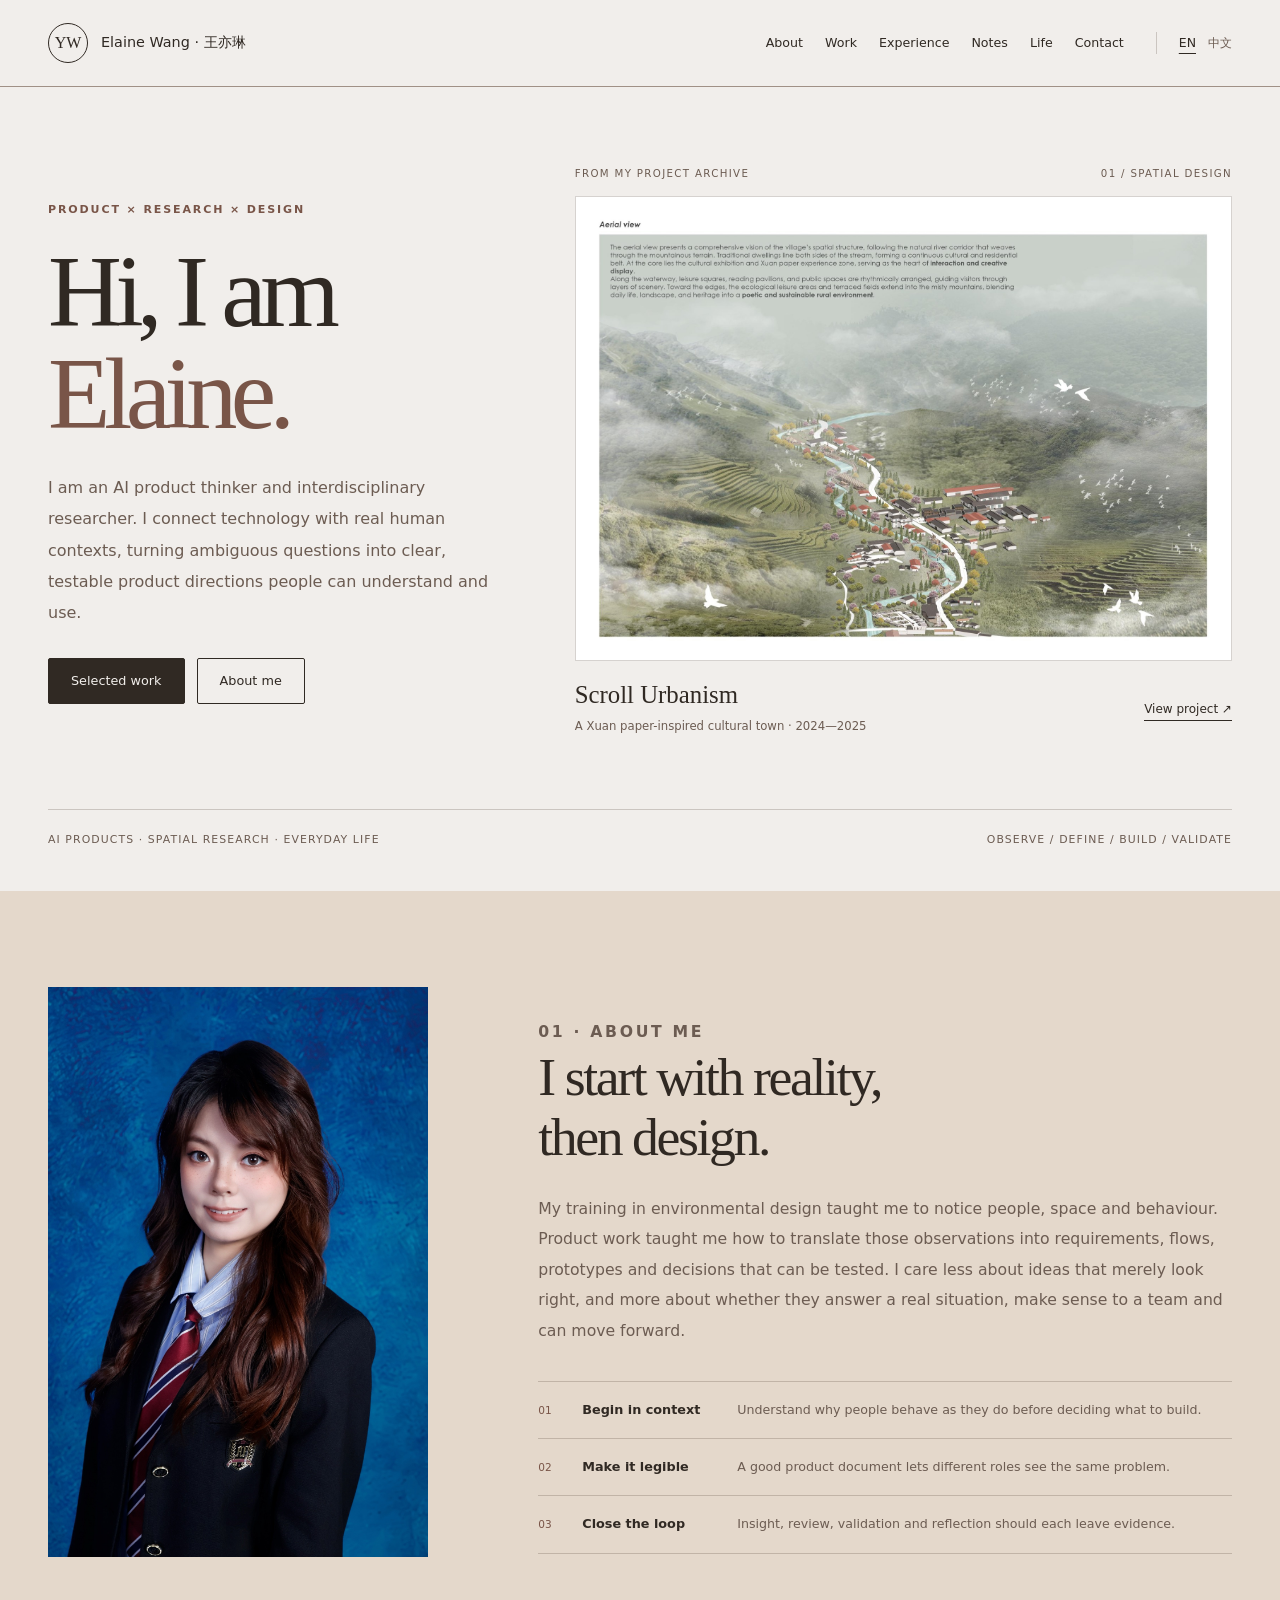
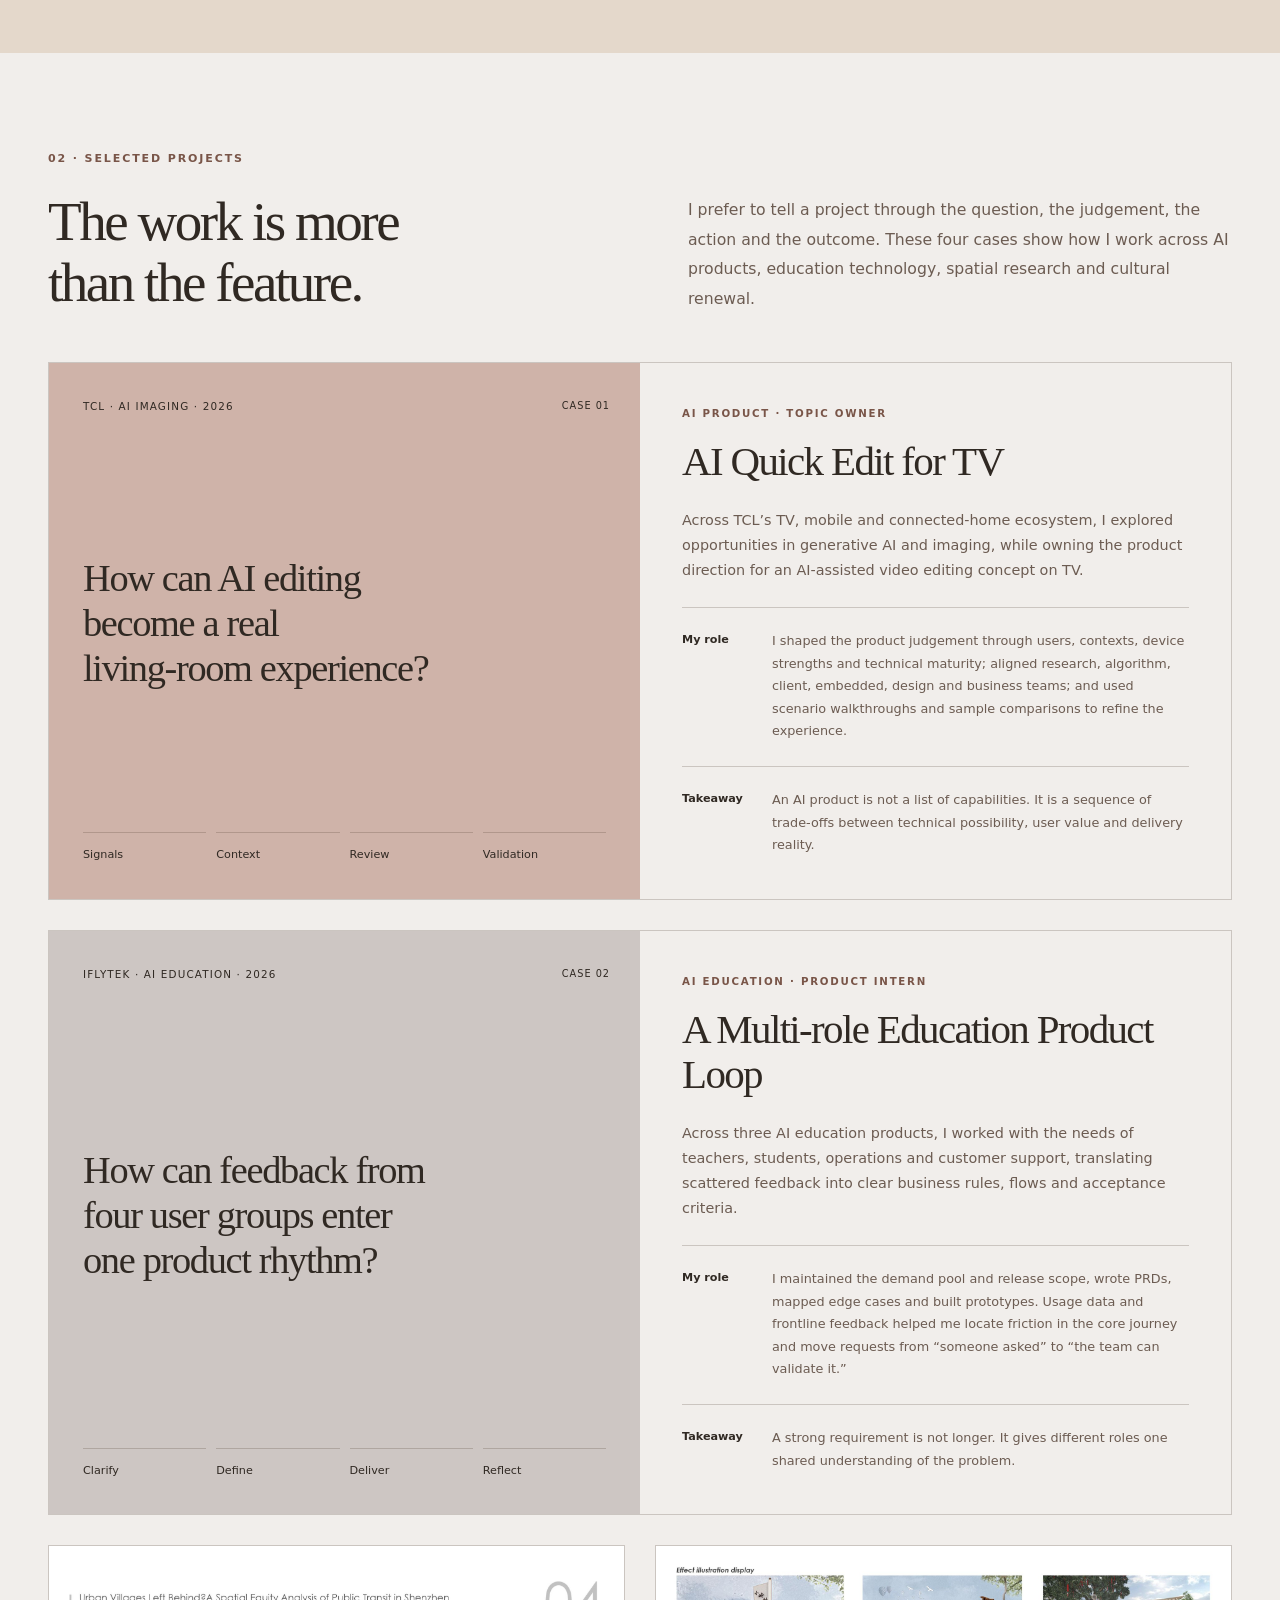
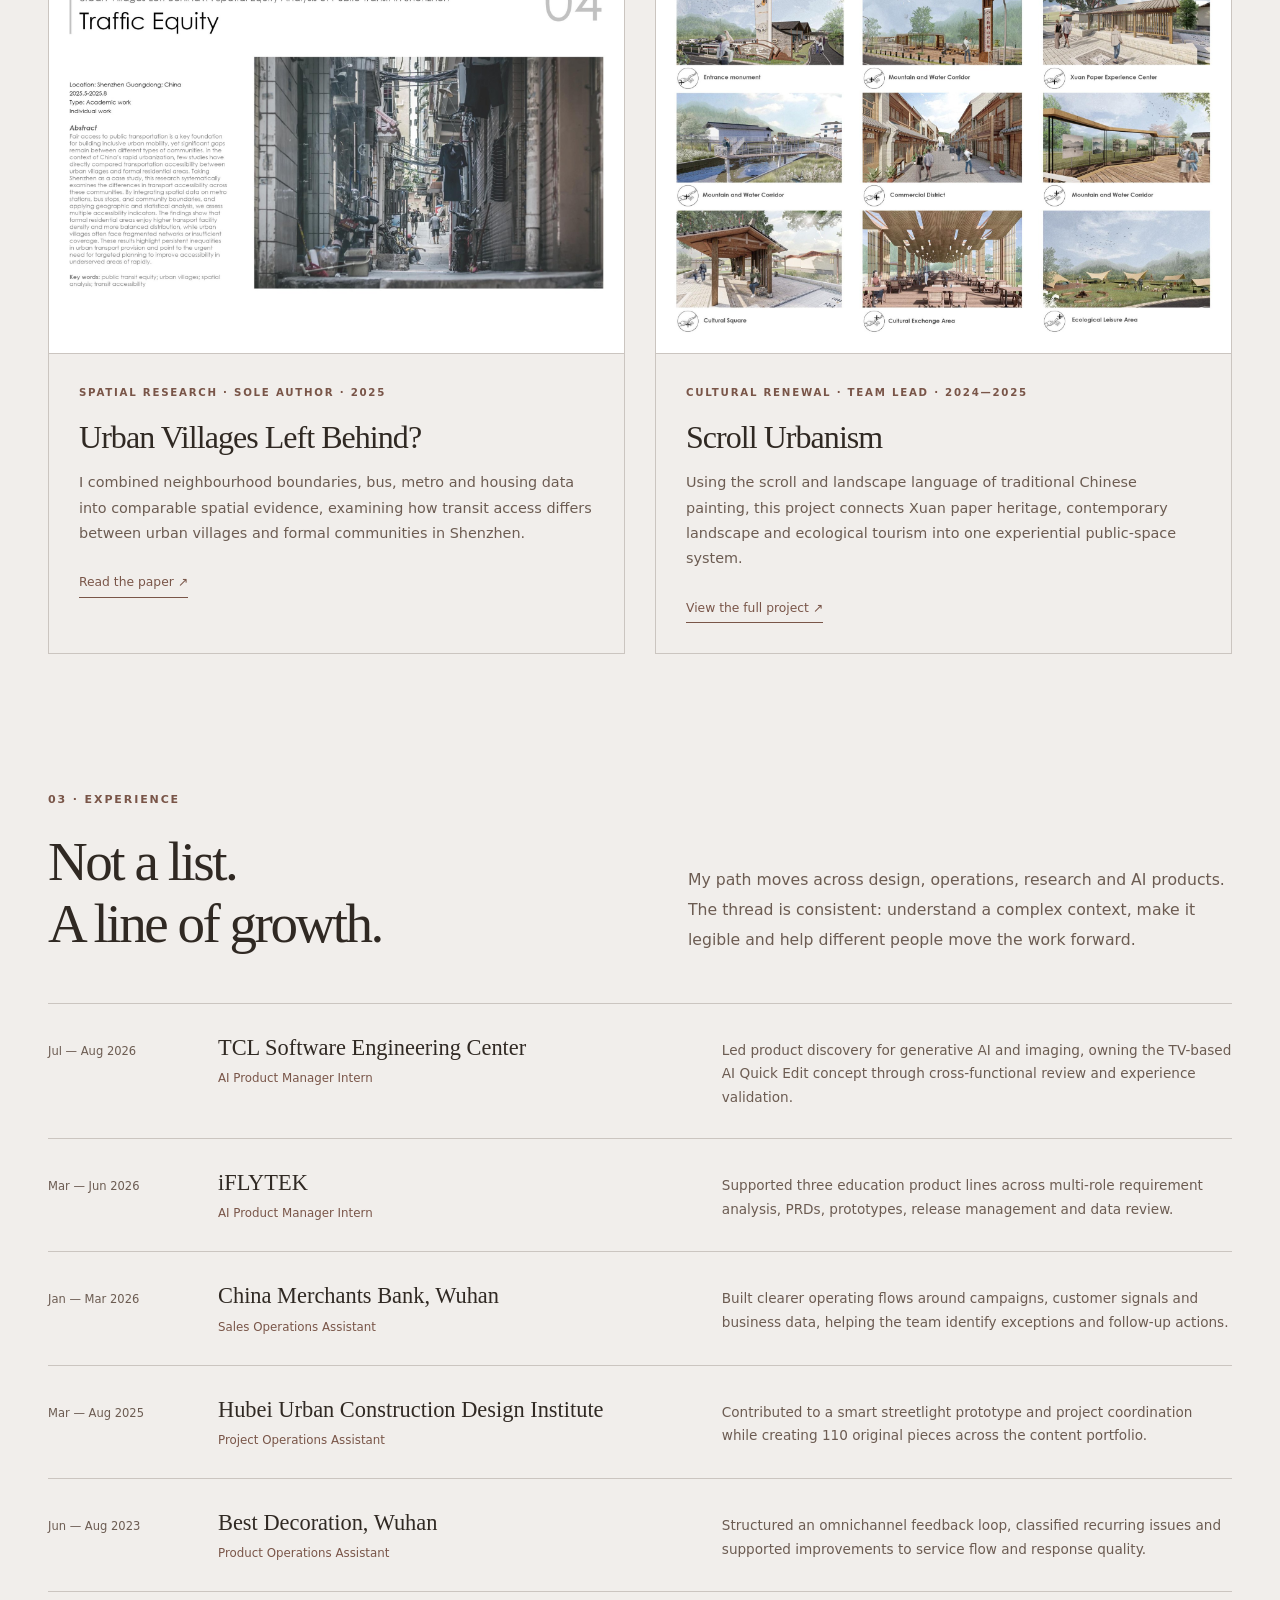
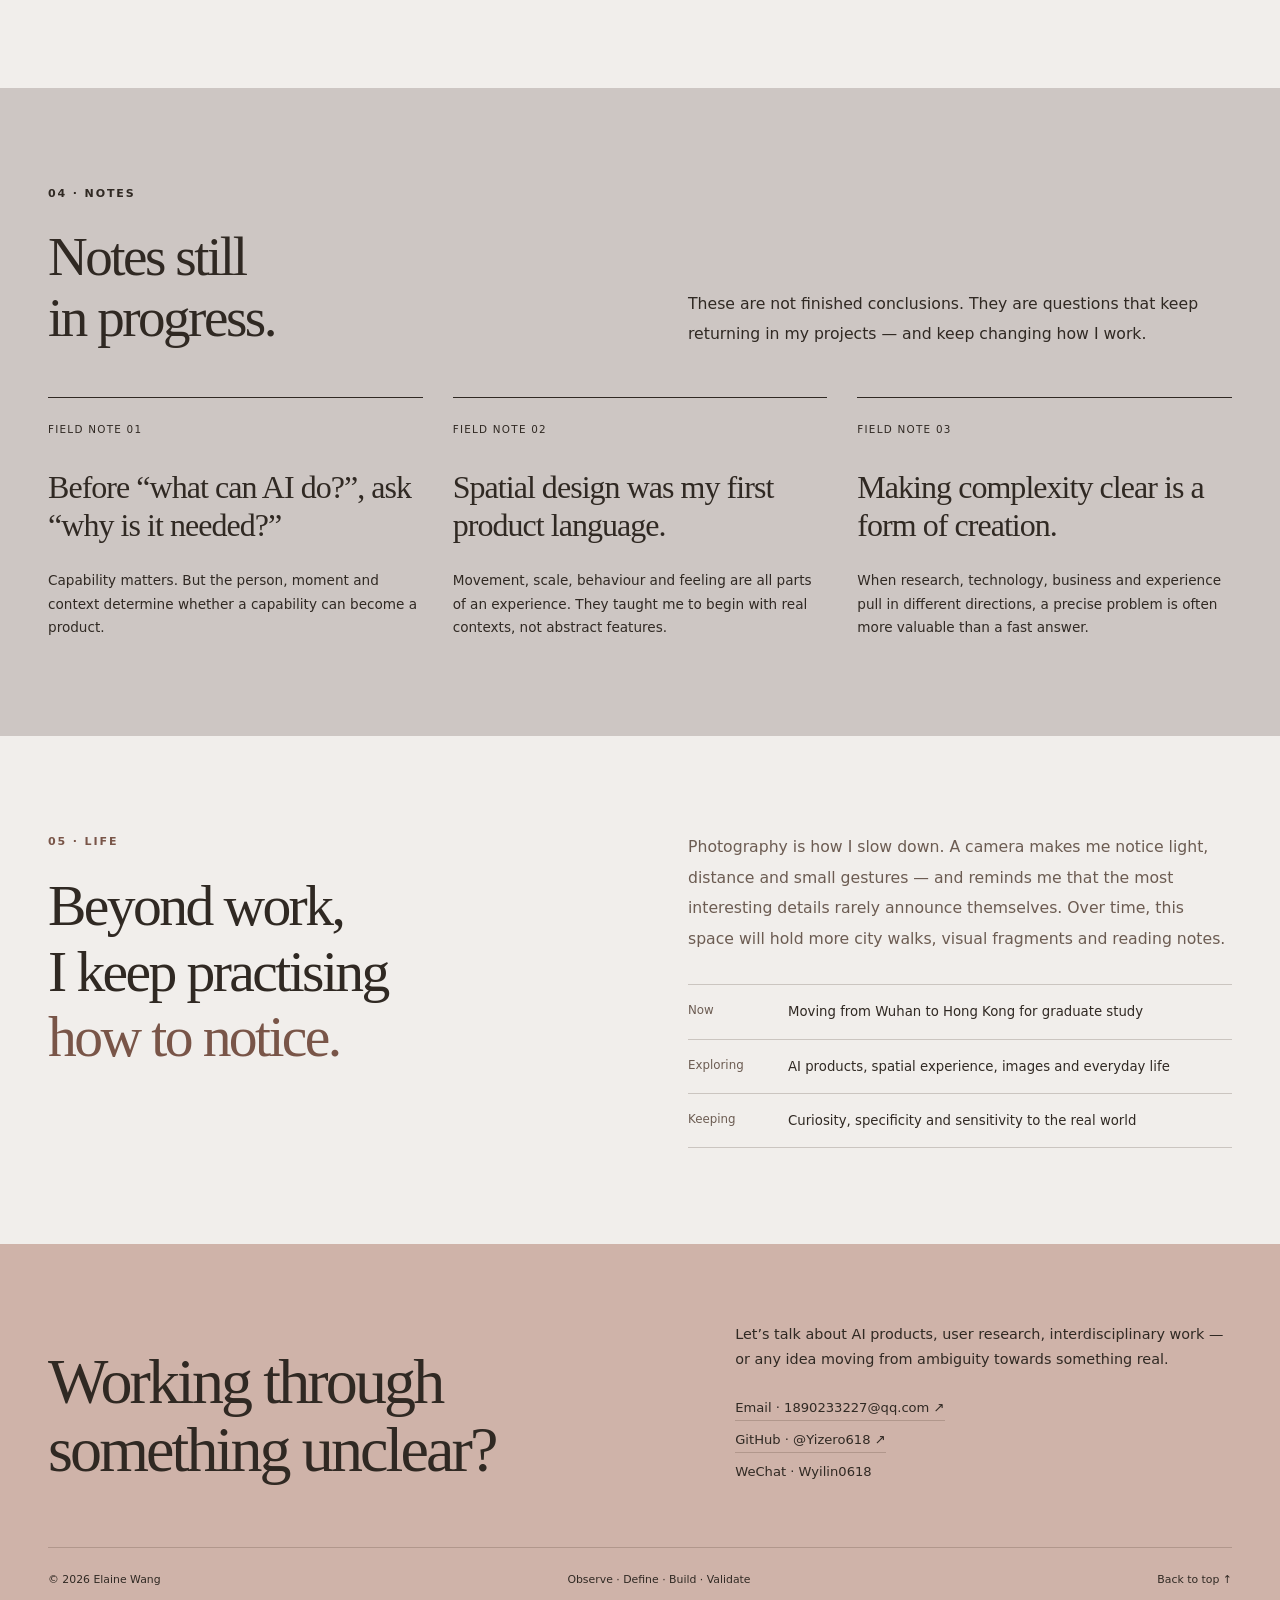
==== commit 7c1b7087: "Create English homepage and Chinese resume with warm cafe palette" ====
--- a/index.html
+++ b/index.html
@@ -3,762 +3,13 @@
 <head>
   <meta charset="utf-8">
   <meta name="viewport" content="width=device-width, initial-scale=1">
-  <meta name="theme-color" content="#202947">
-  <meta name="description" content="Elaine Wang is an AI product thinker and interdisciplinary researcher working across technology, human experience and spatial design.">
-  <title>Elaine Wang — Product, Research & Life</title>
-  <link rel="icon" type="image/svg+xml" href="data:image/svg+xml,%3Csvg xmlns='http://www.w3.org/2000/svg' viewBox='0 0 64 64'%3E%3Crect width='64' height='64' rx='22' fill='%23202947'/%3E%3Cpath d='M15 18h8l9 15 9-15h8L36 40v8h-8v-8z' fill='%23f8f9fc'/%3E%3C/svg%3E">
-  <style>
-    :root {
-      --ink: #1a2034;
-      --paper: #f5f6f9;
-      --paper-2: #eceff5;
-      --line: rgba(43, 53, 84, .13);
-      --muted: #667087;
-      --blue: #4b5fcc;
-      --blue-deep: #202947;
-      --acid: #cdd8ff;
-      --pearl: #fbfcff;
-      --curve: 44px;
-      --max: 1240px;
-      --serif: Georgia, "Noto Serif SC", "Songti SC", SimSun, serif;
-      --sans: Inter, "PingFang SC", "Microsoft YaHei", system-ui, sans-serif;
-    }
-
-    * { box-sizing: border-box; }
-    html { scroll-behavior: smooth; }
-    body {
-      margin: 0;
-      color: var(--ink);
-      background:
-        radial-gradient(circle at 9% 8%, rgba(205,216,255,.34), transparent 22rem),
-        linear-gradient(180deg, #f8f9fc 0%, var(--paper) 52%, #f1f3f8 100%);
-      font-family: var(--sans);
-      font-size: 16px;
-      line-height: 1.75;
-      -webkit-font-smoothing: antialiased;
-    }
-    img { display: block; max-width: 100%; }
-    a { color: inherit; text-decoration: none; }
-    button, summary { font: inherit; }
-    ::selection { color: white; background: var(--blue); }
-
-    .skip-link {
-      position: fixed;
-      top: 12px;
-      left: 12px;
-      z-index: 100;
-      padding: 8px 12px;
-      color: white;
-      background: var(--ink);
-      transform: translateY(-160%);
-    }
-    .skip-link:focus { transform: translateY(0); }
-
-    .site-header {
-      position: sticky;
-      top: 0;
-      z-index: 50;
-      border-bottom: 1px solid var(--line);
-      background: rgba(248, 249, 252, .82);
-      backdrop-filter: blur(18px);
-    }
-    .header-inner {
-      width: min(calc(100% - 40px), var(--max));
-      height: 72px;
-      margin: auto;
-      display: flex;
-      align-items: center;
-      justify-content: space-between;
-      gap: 28px;
-    }
-    .brand {
-      display: inline-flex;
-      align-items: center;
-      gap: 12px;
-      font-size: .94rem;
-      font-weight: 650;
-      letter-spacing: .02em;
-    }
-    .brand-mark {
-      width: 36px;
-      aspect-ratio: 1;
-      display: grid;
-      place-items: center;
-      border-radius: 42% 58% 52% 48%;
-      color: white;
-      background: var(--blue);
-      font-family: var(--serif);
-      font-size: .78rem;
-    }
-    .main-nav { display: flex; align-items: center; gap: 25px; }
-    .main-nav a {
-      position: relative;
-      font-size: .86rem;
-      color: #4d5870;
-    }
-    .main-nav a::after {
-      content: "";
-      position: absolute;
-      left: 0;
-      right: 100%;
-      bottom: -6px;
-      height: 1px;
-      background: var(--blue);
-      transition: right .25s ease;
-    }
-    .main-nav a:hover::after,
-    .main-nav a:focus-visible::after { right: 0; }
-    .mobile-menu { display: none; }
-
-    main { overflow: clip; }
-    .shell { width: min(calc(100% - 40px), var(--max)); margin: 0 auto; }
-    .eyebrow {
-      margin: 0 0 20px;
-      color: var(--blue);
-      font-size: .78rem;
-      font-weight: 700;
-      letter-spacing: .16em;
-      text-transform: uppercase;
-    }
-    .section-head {
-      display: grid;
-      grid-template-columns: .65fr 1.35fr;
-      gap: 64px;
-      align-items: start;
-      margin-bottom: 64px;
-    }
-    .section-head h2 {
-      max-width: 14ch;
-      margin: 0;
-      font-family: var(--serif);
-      font-size: clamp(2.45rem, 5vw, 5.4rem);
-      font-weight: 500;
-      line-height: 1.05;
-      letter-spacing: -.045em;
-      text-wrap: balance;
-    }
-    .title-line { display: block; }
-    .section-intro {
-      max-width: 680px;
-      margin: 4px 0 0;
-      color: #44443f;
-      font-size: clamp(1.05rem, 1.45vw, 1.35rem);
-      line-height: 1.85;
-    }
-    .section-no {
-      display: inline-block;
-      margin-right: 10px;
-      font-family: var(--sans);
-      font-size: .85rem;
-      font-weight: 700;
-      letter-spacing: .12em;
-      vertical-align: top;
-    }
-
-    /* Hero */
-    .hero {
-      position: relative;
-      min-height: calc(100vh - 72px);
-      padding: clamp(70px, 9vw, 128px) 0 74px;
-      display: grid;
-      align-items: center;
-    }
-    .hero::before {
-      content: "";
-      position: absolute;
-      width: min(70vw, 900px);
-      height: min(46vw, 620px);
-      right: -14%;
-      top: 2%;
-      z-index: -1;
-      border-radius: 42% 58% 64% 36% / 48% 38% 62% 52%;
-      background: radial-gradient(circle at 42% 44%, rgba(193,205,249,.5), rgba(224,229,244,.12) 58%, transparent 72%);
-      filter: blur(10px);
-    }
-    .hero-grid {
-      display: grid;
-      grid-template-columns: .9fr 1.1fr;
-      gap: clamp(40px, 6vw, 94px);
-      align-items: center;
-    }
-    .hero h1 {
-      max-width: 12ch;
-      margin: 0;
-      font-family: var(--serif);
-      font-size: clamp(3.4rem, 5.8vw, 5.2rem);
-      font-weight: 500;
-      line-height: .98;
-      letter-spacing: -.065em;
-      text-wrap: balance;
-    }
-    .hero h1 em { color: var(--blue); font-style: normal; }
-    .hero h1 .title-line { white-space: nowrap; }
-    .hero-copy {
-      max-width: 560px;
-      margin: 34px 0 0;
-      color: #44443f;
-      font-size: clamp(1.04rem, 1.3vw, 1.22rem);
-      line-height: 1.9;
-    }
-    .hero-actions { display: flex; flex-wrap: wrap; gap: 12px; margin-top: 36px; }
-    .pill-link {
-      display: inline-flex;
-      align-items: center;
-      justify-content: center;
-      min-height: 48px;
-      padding: 0 20px;
-      border: 1px solid rgba(32,41,71,.5);
-      border-radius: 999px;
-      font-size: .9rem;
-      transition: transform .2s ease, color .2s ease, background .2s ease;
-    }
-    .pill-link.primary { border-color: var(--blue); color: white; background: var(--blue); }
-    .pill-link:hover { transform: translateY(-2px); }
-
-    .hero-collage {
-      position: relative;
-      min-height: 620px;
-      isolation: isolate;
-    }
-    .collage-piece {
-      position: absolute;
-      overflow: hidden;
-      border: 8px solid var(--paper);
-      border-radius: 56px 20px 62px 24px;
-      box-shadow: 0 28px 76px rgba(48, 58, 92, .16);
-      transform: rotate(var(--r));
-      transition: transform .45s cubic-bezier(.2,.8,.2,1), z-index 0s;
-    }
-    .collage-piece:hover { z-index: 10; transform: rotate(0) scale(1.035); }
-    .collage-piece img { width: 100%; height: 100%; object-fit: cover; }
-    .piece-1 { --r: -4deg; width: 54%; height: 40%; top: 5%; left: 4%; }
-    .piece-2 { --r: 3deg; width: 52%; height: 41%; top: 12%; right: 0; border-radius: 22px 62px 28px 60px; }
-    .piece-3 { --r: -1.5deg; width: 58%; height: 40%; left: 19%; bottom: 6%; border-radius: 62px 24px 54px 24px; }
-    .collage-note {
-      position: absolute;
-      z-index: 8;
-      right: 3%;
-      bottom: 13%;
-      width: 190px;
-      padding: 18px 20px 20px;
-      color: var(--blue-deep);
-      background: rgba(222,228,255,.95);
-      border: 1px solid rgba(75,95,204,.16);
-      border-radius: 34px 14px 38px 18px;
-      box-shadow: 0 16px 42px rgba(30, 34, 45, .12);
-      transform: rotate(3deg);
-    }
-    .collage-note span { display: block; font-size: .7rem; font-weight: 700; letter-spacing: .12em; }
-    .collage-note strong { display: block; margin-top: 8px; font-family: var(--serif); font-size: 1.18rem; line-height: 1.4; }
-    .collage-caption {
-      position: absolute;
-      left: 0;
-      bottom: 0;
-      font-size: .73rem;
-      letter-spacing: .12em;
-      color: var(--muted);
-      writing-mode: vertical-rl;
-      transform: rotate(180deg);
-    }
-
-    /* About */
-    .about { padding: 130px 0; color: white; background: radial-gradient(circle at 18% 18%, #33416d 0, var(--blue-deep) 42%, #161d34 100%); border-radius: 82px 82px 0 0; }
-    .about-grid { display: grid; grid-template-columns: .82fr 1.18fr; gap: clamp(56px, 9vw, 126px); align-items: center; }
-    .portrait-frame {
-      position: relative;
-      aspect-ratio: 4 / 5;
-      overflow: hidden;
-      border-radius: 48% 52% 32% 68% / 42% 45% 55% 58%;
-      background: #0c3a87;
-    }
-    .portrait-frame img { width: 100%; height: 100%; object-fit: cover; object-position: 50% 32%; }
-    .portrait-tag {
-      position: absolute;
-      right: -22px;
-      bottom: 8%;
-      width: 116px;
-      aspect-ratio: 1;
-      display: grid;
-      place-items: center;
-      border-radius: 46% 54% 58% 42%;
-      color: var(--blue);
-      background: white;
-      font-family: var(--serif);
-      font-size: 1.08rem;
-      text-align: center;
-      line-height: 1.2;
-      transform: rotate(8deg);
-    }
-    .about-copy .eyebrow { color: var(--acid); }
-    .about-copy h2 {
-      max-width: 11ch;
-      margin: 0;
-      font-family: var(--serif);
-      font-size: clamp(2.8rem, 5vw, 5.8rem);
-      font-weight: 500;
-      line-height: 1.06;
-      letter-spacing: -.045em;
-      text-wrap: balance;
-    }
-    .about-copy > p {
-      max-width: 640px;
-      margin: 34px 0 0;
-      color: rgba(255,255,255,.84);
-      font-size: clamp(1.04rem, 1.35vw, 1.22rem);
-      line-height: 1.95;
-    }
-    .beliefs { margin-top: 48px; border-top: 1px solid rgba(255,255,255,.32); }
-    .belief {
-      display: grid;
-      grid-template-columns: 44px 150px 1fr;
-      gap: 18px;
-      padding: 20px 0;
-      border-bottom: 1px solid rgba(255,255,255,.25);
-      align-items: baseline;
-    }
-    .belief span { color: var(--acid); font-size: .75rem; letter-spacing: .12em; }
-    .belief strong { font-size: .98rem; }
-    .belief p { margin: 0; color: rgba(255,255,255,.72); font-size: .92rem; }
-
-    /* Projects */
-    .projects { padding: 140px 0 90px; }
-    .project-list { display: grid; gap: 28px; }
-    .project {
-      display: grid;
-      grid-template-columns: 1fr 1fr;
-      min-height: 510px;
-      overflow: hidden;
-      border: 1px solid var(--line);
-      border-radius: var(--curve);
-      background: rgba(251,252,255,.9);
-      box-shadow: 0 24px 70px rgba(50,60,94,.07);
-    }
-    .project:nth-child(even) .project-media { order: 2; }
-    .project-media { position: relative; min-height: 390px; overflow: hidden; background: #d8d8d2; }
-    .project-media img { width: 100%; height: 100%; object-fit: cover; transition: transform .6s ease; }
-    .project:hover .project-media img { transform: scale(1.025); }
-    .project-index {
-      position: absolute;
-      top: 20px;
-      right: 20px;
-      display: inline-flex;
-      padding: 7px 11px;
-      border-radius: 999px;
-      color: white;
-      background: rgba(20,20,20,.75);
-      font-size: .72rem;
-      letter-spacing: .1em;
-      backdrop-filter: blur(8px);
-    }
-    .project-body { padding: clamp(34px, 5vw, 72px); display: flex; flex-direction: column; justify-content: center; }
-    .project-meta { margin: 0 0 14px; color: var(--blue); font-size: .76rem; font-weight: 700; letter-spacing: .12em; text-transform: uppercase; }
-    .project h3 {
-      max-width: 14ch;
-      margin: 0;
-      font-family: var(--serif);
-      font-size: clamp(2.15rem, 3.6vw, 4.2rem);
-      font-weight: 500;
-      line-height: 1.06;
-      letter-spacing: -.035em;
-      text-wrap: balance;
-    }
-    .project-lead { margin: 22px 0 0; color: #45453f; font-size: 1rem; line-height: 1.85; }
-    .project-story { display: grid; grid-template-columns: 86px 1fr; gap: 18px; margin-top: 28px; padding-top: 24px; border-top: 1px solid var(--line); }
-    .project-story strong { font-size: .76rem; letter-spacing: .08em; }
-    .project-story p { margin: 0; color: var(--muted); font-size: .9rem; line-height: 1.75; }
-    .project-link { align-self: flex-start; margin-top: 30px; padding-bottom: 4px; border-bottom: 1px solid currentColor; color: var(--blue); font-size: .88rem; font-weight: 650; }
-
-    .ai-cover {
-      padding: 36px;
-      color: white;
-      background: radial-gradient(circle at 18% 8%, #6679e0 0, var(--blue) 35%, #303f9f 100%);
-      display: grid;
-      grid-template-rows: auto 1fr auto;
-    }
-    .ai-cover .cover-kicker { font-size: .74rem; letter-spacing: .14em; text-transform: uppercase; }
-    .ai-cover .cover-question {
-      align-self: center;
-      max-width: 11ch;
-      margin: 0;
-      font-family: var(--serif);
-      font-size: clamp(2.4rem, 4.2vw, 4.8rem);
-      font-weight: 500;
-      line-height: 1.08;
-      letter-spacing: -.035em;
-    }
-    .ai-cover .cover-question .title-line { display: block; white-space: nowrap; }
-    .ai-flow { display: grid; grid-template-columns: repeat(4, 1fr); gap: 8px; }
-    .ai-flow span { padding-top: 12px; border-top: 1px solid rgba(255,255,255,.45); font-size: .76rem; color: rgba(255,255,255,.78); }
-
-    .project-pair { display: grid; grid-template-columns: 1fr 1fr; gap: 28px; }
-    .mini-project { overflow: hidden; border: 1px solid var(--line); border-radius: 38px; background: rgba(251,252,255,.9); box-shadow: 0 22px 60px rgba(50,60,94,.06); }
-    .mini-project img { width: 100%; aspect-ratio: 1.45; object-fit: cover; }
-    .mini-project-body { padding: 32px; }
-    .mini-project h3 { margin: 0; font-family: var(--serif); font-size: clamp(1.8rem, 2.7vw, 3rem); font-weight: 500; line-height: 1.13; letter-spacing: -.03em; }
-    .mini-project p { margin: 18px 0 0; color: var(--muted); }
-
-    /* Experience */
-    .experience { padding: 130px 0; }
-    .timeline { display: grid; gap: 12px; }
-    .timeline-row {
-      display: grid;
-      grid-template-columns: 150px 1.2fr 1fr;
-      gap: 36px;
-      padding: 28px 30px;
-      border: 1px solid var(--line);
-      border-radius: 30px;
-      background: rgba(251,252,255,.76);
-      align-items: start;
-    }
-    .timeline-row time { color: var(--muted); font-size: .82rem; }
-    .timeline-row h3 { margin: 0; font-family: var(--serif); font-size: 1.45rem; font-weight: 500; line-height: 1.35; }
-    .timeline-row h3 span { display: block; margin-top: 4px; color: var(--blue); font-family: var(--sans); font-size: .82rem; font-weight: 650; }
-    .timeline-row p { margin: 0; color: var(--muted); font-size: .93rem; line-height: 1.75; }
-
-    /* Notes */
-    .notes { padding: 130px 0; color: white; background: radial-gradient(circle at 86% 15%, #303b64 0, #202947 42%, #151b30 100%); border-radius: 84px 84px 0 0; }
-    .notes .eyebrow { color: var(--acid); }
-    .notes .section-intro { color: rgba(255,255,255,.68); }
-    .note-grid { display: grid; grid-template-columns: repeat(3, 1fr); gap: 16px; }
-    .note-card { min-height: 350px; padding: 32px 30px; border: 1px solid rgba(255,255,255,.13); border-radius: 34px 72px 34px 34px; background: rgba(255,255,255,.055); display: flex; flex-direction: column; }
-    .note-card:nth-child(2) { border-radius: 72px 34px 72px 34px; }
-    .note-card:nth-child(3) { border-radius: 34px 34px 34px 72px; }
-    .note-no { color: var(--acid); font-size: .74rem; letter-spacing: .12em; }
-    .note-card h3 { max-width: 12ch; margin: 64px 0 0; font-family: var(--serif); font-size: clamp(1.8rem, 2.7vw, 3rem); font-weight: 500; line-height: 1.16; text-wrap: balance; }
-    .note-card p { margin: auto 0 0; color: rgba(255,255,255,.67); font-size: .9rem; line-height: 1.8; }
-
-    /* Life */
-    .life { padding: 140px 0; }
-    .life-grid { display: grid; grid-template-columns: 1.15fr .85fr; gap: clamp(50px, 9vw, 120px); align-items: start; }
-    .life-quote {
-      margin: 0;
-      font-family: var(--serif);
-      font-size: clamp(2.7rem, 5.4vw, 6.2rem);
-      font-weight: 500;
-      line-height: 1.05;
-      letter-spacing: -.05em;
-      text-wrap: balance;
-    }
-    .life-quote em { color: var(--blue); font-style: normal; }
-    .life-copy { padding-top: 12px; }
-    .life-copy > p { margin: 0; color: #45453f; font-size: 1.08rem; line-height: 1.95; }
-    .life-list { margin-top: 44px; border-top: 1px solid var(--ink); }
-    .life-item { display: grid; grid-template-columns: 110px 1fr; gap: 20px; padding: 18px 0; border-bottom: 1px solid var(--line); }
-    .life-item span { color: var(--muted); font-size: .8rem; }
-    .life-item strong { font-size: .94rem; font-weight: 600; }
-
-    /* Contact */
-    .contact { padding: 100px 0 50px; color: white; background: linear-gradient(135deg, #5266d0, #34469f 55%, #263577); border-radius: 88px 88px 0 0; }
-    .contact-line {
-      display: flex;
-      justify-content: space-between;
-      gap: 36px;
-      align-items: end;
-      padding-bottom: 84px;
-    }
-    .contact h2 { max-width: 9ch; margin: 0; font-family: var(--serif); font-size: clamp(3.6rem, 7.3vw, 8.2rem); font-weight: 500; line-height: .98; letter-spacing: -.06em; text-wrap: balance; }
-    .contact h2 .title-line { white-space: nowrap; }
-    .contact-copy { max-width: 390px; }
-    .contact-copy p { margin: 0 0 28px; color: rgba(255,255,255,.78); font-size: 1.02rem; }
-    .contact-links { display: flex; flex-direction: column; align-items: flex-start; gap: 12px; }
-    .contact-links a { padding-bottom: 2px; border-bottom: 1px solid rgba(255,255,255,.6); }
-    .site-footer { display: flex; justify-content: space-between; gap: 20px; padding: 24px 0 0; border-top: 1px solid rgba(255,255,255,.3); color: rgba(255,255,255,.65); font-size: .78rem; }
-
-    @media (max-width: 980px) {
-      .main-nav { display: none; }
-      .mobile-menu { display: block; position: relative; }
-      .mobile-menu summary { list-style: none; cursor: pointer; font-size: .86rem; }
-      .mobile-menu summary::-webkit-details-marker { display: none; }
-      .mobile-menu nav { position: absolute; right: 0; top: 36px; min-width: 180px; padding: 14px; border: 1px solid var(--line); background: var(--paper); box-shadow: 0 18px 48px rgba(0,0,0,.12); }
-      .mobile-menu a { display: block; padding: 8px 4px; }
-      .hero-grid, .about-grid, .life-grid { grid-template-columns: 1fr; }
-      .hero { padding-top: 78px; }
-      .hero h1 { max-width: 10.5ch; }
-      .hero-collage { min-height: 590px; margin-top: 10px; }
-      .about-grid { max-width: 760px; }
-      .portrait-frame { width: min(82%, 520px); }
-      .project { grid-template-columns: 1fr; }
-      .project:nth-child(even) .project-media { order: 0; }
-      .project-pair { grid-template-columns: 1fr; }
-      .timeline-row { grid-template-columns: 130px 1fr; }
-      .timeline-row p { grid-column: 2; }
-      .section-head { grid-template-columns: 1fr; gap: 30px; }
-      .note-grid { grid-template-columns: 1fr; }
-      .note-card { min-height: 270px; border-right: 0; border-bottom: 1px solid rgba(255,255,255,.22); }
-      .note-card h3 { margin-top: 36px; }
-      .contact-line { display: grid; align-items: start; }
-    }
-
-    @media (max-width: 640px) {
-      body { line-height: 1.7; }
-      .shell, .header-inner { width: min(calc(100% - 28px), var(--max)); }
-      .header-inner { height: 64px; }
-      .brand span:last-child { display: none; }
-      .hero { min-height: auto; padding: 64px 0 56px; }
-      .hero h1 { font-size: clamp(2.45rem, 12.5vw, 4.1rem); line-height: 1; }
-      .hero-copy { margin-top: 26px; }
-      .hero-actions { margin-top: 28px; }
-      .hero-collage { min-height: 430px; }
-      .collage-piece { border-width: 5px; }
-      .piece-1 { width: 62%; height: 39%; top: 3%; left: 0; }
-      .piece-2 { width: 56%; height: 38%; top: 15%; right: -2%; }
-      .piece-3 { width: 70%; height: 40%; left: 8%; bottom: 4%; }
-      .collage-note { width: 148px; right: 0; bottom: 9%; padding: 12px 14px; }
-      .collage-note strong { font-size: .95rem; }
-      .collage-caption { display: none; }
-      .about, .projects, .experience, .notes, .life { padding: 90px 0; }
-      .portrait-frame { width: 92%; }
-      .portrait-tag { right: -10px; width: 94px; font-size: .9rem; }
-      .belief { grid-template-columns: 34px 1fr; }
-      .belief p { grid-column: 2; }
-      .section-head { margin-bottom: 44px; }
-      .project { min-height: 0; }
-      .project-media { min-height: 300px; }
-      .ai-cover { min-height: 390px; padding: 24px; }
-      .ai-cover .cover-question { font-size: 1.7rem; }
-      .ai-flow { grid-template-columns: 1fr 1fr; }
-      .project-body { padding: 30px 24px 36px; }
-      .project-story { grid-template-columns: 70px 1fr; }
-      .mini-project-body { padding: 26px 22px; }
-      .timeline-row { grid-template-columns: 1fr; gap: 10px; padding: 24px 0; }
-      .timeline-row p { grid-column: 1; margin-top: 6px; }
-      .note-card { padding: 26px 4px; }
-      .life-quote { font-size: clamp(2.8rem, 13vw, 4.6rem); }
-      .life-item { grid-template-columns: 90px 1fr; }
-      .contact { padding-top: 76px; }
-      .contact h2 { font-size: 2.65rem; }
-      .contact-line { padding-bottom: 64px; }
-      .site-footer { flex-direction: column; }
-    }
-
-    @media (prefers-reduced-motion: reduce) {
-      html { scroll-behavior: auto; }
-      *, *::before, *::after { transition-duration: .01ms !important; }
-    }
-  </style>
+  <meta name="theme-color" content="#f1eeeb">
+  <meta http-equiv="refresh" content="0; url=/English/">
+  <link rel="canonical" href="https://yizero618.github.io/English/">
+  <link rel="icon" type="image/svg+xml" href="/assets/favicon.svg">
+  <title>Elaine Wang — Personal Website</title>
+  <style>body{margin:0;min-height:100vh;display:grid;place-content:center;gap:16px;text-align:center;background:#f1eeeb;color:#302923;font:18px/1.7 Georgia,serif}a{color:#795548}</style>
+  <script>window.location.replace('/English/' + window.location.search + window.location.hash);</script>
 </head>
-<body>
-  <a class="skip-link" href="#main">Skip to content</a>
-  <header class="site-header" id="top">
-    <div class="header-inner">
-      <a class="brand" href="#top" aria-label="Back to home">
-        <span class="brand-mark">YW</span>
-        <span>Elaine Wang · 王亦琳</span>
-      </a>
-      <nav class="main-nav" aria-label="Main navigation">
-        <a href="#about">About</a>
-        <a href="#projects">Work</a>
-        <a href="#experience">Experience</a>
-        <a href="#notes">Notes</a>
-        <a href="#life">Life</a>
-        <a href="#contact">Contact</a>
-      </nav>
-      <details class="mobile-menu">
-        <summary>Menu</summary>
-        <nav aria-label="Mobile navigation">
-          <a href="#about">About</a>
-          <a href="#projects">Work</a>
-          <a href="#experience">Experience</a>
-          <a href="#notes">Notes</a>
-          <a href="#life">Life</a>
-          <a href="#contact">Contact</a>
-        </nav>
-      </details>
-    </div>
-  </header>
-
-  <main id="main">
-    <section class="hero" aria-labelledby="hero-title">
-      <div class="shell hero-grid">
-        <div>
-          <p class="eyebrow">Product × Research × Design</p>
-          <h1 id="hero-title"><span class="title-line">Hi, I am</span><span class="title-line"><em>Elaine.</em></span></h1>
-          <p class="hero-copy">I am an AI product thinker and interdisciplinary researcher. I connect technology with real human contexts, turning ambiguous questions into clear, testable product directions people can understand and use.</p>
-          <div class="hero-actions">
-            <a class="pill-link primary" href="#projects">Selected work</a>
-            <a class="pill-link" href="#about">About me</a>
-          </div>
-        </div>
-
-        <div class="hero-collage" aria-label="A collage of selected projects">
-          <figure class="collage-piece piece-1">
-            <img src="assets/scroll-cover.jpg" alt="Cover of the Scroll Urbanism project">
-          </figure>
-          <figure class="collage-piece piece-2">
-            <img src="assets/transit-research.jpg" alt="Cover of a public transit equity study in Shenzhen">
-          </figure>
-          <figure class="collage-piece piece-3">
-            <img src="assets/scroll-space.jpg" alt="Public space proposal for a Xuan paper heritage town">
-          </figure>
-          <div class="collage-note" aria-hidden="true">
-            <span>MY FIELD NOTES</span>
-            <strong>Observe · Define<br>Build · Validate</strong>
-          </div>
-          <span class="collage-caption">Selected work · 2024—2026</span>
-        </div>
-      </div>
-    </section>
-
-    <section class="about" id="about" aria-labelledby="about-title">
-      <div class="shell about-grid">
-        <div class="portrait-frame">
-          <img src="assets/yilin-portrait.jpg" alt="Portrait of Elaine Wang">
-          <span class="portrait-tag">Elaine<br>Wang</span>
-        </div>
-        <div class="about-copy">
-          <p class="eyebrow">01 · About me</p>
-          <h2 id="about-title"><span class="title-line">I start with reality,</span><span class="title-line">then design.</span></h2>
-          <p>My training in environmental design taught me to notice people, space and behaviour. Product work taught me how to translate those observations into requirements, flows, prototypes and decisions that can be tested. I care less about ideas that merely look right, and more about whether they answer a real situation, make sense to a team and can move forward.</p>
-          <div class="beliefs" aria-label="How I work">
-            <div class="belief"><span>01</span><strong>Begin in context</strong><p>Understand why people behave as they do before deciding what to build.</p></div>
-            <div class="belief"><span>02</span><strong>Make it legible</strong><p>A good product document lets different roles see the same problem.</p></div>
-            <div class="belief"><span>03</span><strong>Close the loop</strong><p>Insight, review, validation and reflection should each leave evidence.</p></div>
-          </div>
-        </div>
-      </div>
-    </section>
-
-    <section class="projects" id="projects" aria-labelledby="projects-title">
-      <div class="shell">
-        <div class="section-head">
-          <div>
-            <p class="eyebrow">02 · Selected projects</p>
-            <h2 id="projects-title"><span class="title-line">The work is more</span><span class="title-line">than the feature.</span></h2>
-          </div>
-          <p class="section-intro">I prefer to tell a project through the question, the judgement, the action and the outcome. These four cases show how I work across AI products, education technology, spatial research and cultural renewal.</p>
-        </div>
-
-        <div class="project-list">
-          <article class="project">
-            <div class="project-media ai-cover">
-              <span class="cover-kicker">TCL · AI Imaging · 2026</span>
-              <p class="cover-question"><span class="title-line">How can AI editing</span><span class="title-line">become a real</span><span class="title-line">living-room experience?</span></p>
-              <div class="ai-flow" aria-label="Project process"><span>Signals</span><span>Context</span><span>Review</span><span>Validation</span></div>
-              <span class="project-index">CASE 01</span>
-            </div>
-            <div class="project-body">
-              <p class="project-meta">AI Product · Topic Owner</p>
-              <h3>AI Quick Edit for TV</h3>
-              <p class="project-lead">Across TCL’s TV, mobile and connected-home ecosystem, I explored opportunities in generative AI and imaging, while owning the product direction for an AI-assisted video editing concept on TV.</p>
-              <div class="project-story"><strong>My role</strong><p>I shaped the product judgement through users, contexts, device strengths and technical maturity; aligned research, algorithm, client, embedded, design and business teams; and used scenario walkthroughs and sample comparisons to refine the experience.</p></div>
-              <div class="project-story"><strong>Takeaway</strong><p>An AI product is not a list of capabilities. It is a sequence of trade-offs between technical possibility, user value and delivery reality.</p></div>
-            </div>
-          </article>
-
-          <article class="project">
-            <div class="project-media ai-cover" style="background:#171717">
-              <span class="cover-kicker">iFLYTEK · AI Education · 2026</span>
-              <p class="cover-question"><span class="title-line">How can feedback from</span><span class="title-line">four user groups enter</span><span class="title-line">one product rhythm?</span></p>
-              <div class="ai-flow" aria-label="Product loop"><span>Clarify</span><span>Define</span><span>Deliver</span><span>Reflect</span></div>
-              <span class="project-index">CASE 02</span>
-            </div>
-            <div class="project-body">
-              <p class="project-meta">AI Education · Product Intern</p>
-              <h3>A Multi-role Education Product Loop</h3>
-              <p class="project-lead">Across three AI education products, I worked with the needs of teachers, students, operations and customer support, translating scattered feedback into clear business rules, flows and acceptance criteria.</p>
-              <div class="project-story"><strong>My role</strong><p>I maintained the demand pool and release scope, wrote PRDs, mapped edge cases and built prototypes. Usage data and frontline feedback helped me locate friction in the core journey and move requests from “someone asked” to “the team can validate it.”</p></div>
-              <div class="project-story"><strong>Takeaway</strong><p>A strong requirement is not longer. It gives different roles one shared understanding of the problem.</p></div>
-            </div>
-          </article>
-
-          <div class="project-pair">
-            <article class="mini-project">
-              <img src="assets/transit-research.jpg" alt="Visual study for Urban Villages Left Behind">
-              <div class="mini-project-body">
-                <p class="project-meta">Spatial Research · Sole Author · 2025</p>
-                <h3>Urban Villages Left Behind?</h3>
-                <p>I combined neighbourhood boundaries, bus, metro and housing data into comparable spatial evidence, examining how transit access differs between urban villages and formal communities in Shenzhen.</p>
-                <a class="project-link" href="https://doi.org/10.63808/ir.v1i3.201" target="_blank" rel="noreferrer">Read the paper ↗</a>
-              </div>
-            </article>
-            <article class="mini-project">
-              <img src="assets/scroll-space.jpg" alt="Public space concept for Scroll Urbanism">
-              <div class="mini-project-body">
-                <p class="project-meta">Cultural Renewal · Team Lead · 2024—2025</p>
-                <h3>Scroll Urbanism</h3>
-                <p>Using the scroll and landscape language of traditional Chinese painting, this project connects Xuan paper heritage, contemporary landscape and ecological tourism into one experiential public-space system.</p>
-                <a class="project-link" href="https://yizero618.github.io/portfolio.html#page-03" target="_blank" rel="noreferrer">View the full project ↗</a>
-              </div>
-            </article>
-          </div>
-        </div>
-      </div>
-    </section>
-
-    <section class="experience" id="experience" aria-labelledby="experience-title">
-      <div class="shell">
-        <div class="section-head">
-          <div>
-            <p class="eyebrow">03 · Experience</p>
-            <h2 id="experience-title"><span class="title-line">Not a list.</span><span class="title-line">A line of growth.</span></h2>
-          </div>
-          <p class="section-intro">My path moves across design, operations, research and AI products. The thread is consistent: understand a complex context, make it legible and help different people move the work forward.</p>
-        </div>
-
-        <div class="timeline">
-          <article class="timeline-row"><time>Jul — Aug 2026</time><h3>TCL Software Engineering Center<span>AI Product Manager Intern</span></h3><p>Led product discovery for generative AI and imaging, owning the TV-based AI Quick Edit concept through cross-functional review and experience validation.</p></article>
-          <article class="timeline-row"><time>Mar — Jun 2026</time><h3>iFLYTEK<span>AI Product Manager Intern</span></h3><p>Supported three education product lines across multi-role requirement analysis, PRDs, prototypes, release management and data review.</p></article>
-          <article class="timeline-row"><time>Jan — Mar 2026</time><h3>China Merchants Bank, Wuhan<span>Sales Operations Assistant</span></h3><p>Built clearer operating flows around campaigns, customer signals and business data, helping the team identify exceptions and follow-up actions.</p></article>
-          <article class="timeline-row"><time>Mar — Aug 2025</time><h3>Hubei Urban Construction Design Institute<span>Project Operations Assistant</span></h3><p>Contributed to a smart streetlight prototype and project coordination while creating 110 original pieces across the content portfolio.</p></article>
-          <article class="timeline-row"><time>Jun — Aug 2023</time><h3>Best Decoration, Wuhan<span>Product Operations Assistant</span></h3><p>Structured an omnichannel feedback loop, classified recurring issues and supported improvements to service flow and response quality.</p></article>
-        </div>
-      </div>
-    </section>
-
-    <section class="notes" id="notes" aria-labelledby="notes-title">
-      <div class="shell">
-        <div class="section-head">
-          <div>
-            <p class="eyebrow">04 · Notes</p>
-            <h2 id="notes-title"><span class="title-line">Notes still</span><span class="title-line">in progress.</span></h2>
-          </div>
-          <p class="section-intro">These are not finished conclusions. They are questions that keep returning in my projects — and keep changing how I work.</p>
-        </div>
-        <div class="note-grid">
-          <article class="note-card"><span class="note-no">FIELD NOTE 01</span><h3>Before “what can AI do?”, ask “why is it needed?”</h3><p>Capability matters. But the person, moment and context determine whether a capability can become a product.</p></article>
-          <article class="note-card"><span class="note-no">FIELD NOTE 02</span><h3>Spatial design was my first product language.</h3><p>Movement, scale, behaviour and feeling are all parts of an experience. They taught me to begin with real contexts, not abstract features.</p></article>
-          <article class="note-card"><span class="note-no">FIELD NOTE 03</span><h3>Making complexity clear is a form of creation.</h3><p>When research, technology, business and experience pull in different directions, a precise problem is often more valuable than a fast answer.</p></article>
-        </div>
-      </div>
-    </section>
-
-    <section class="life" id="life" aria-labelledby="life-title">
-      <div class="shell life-grid">
-        <div>
-          <p class="eyebrow">05 · Life</p>
-          <h2 class="life-quote" id="life-title"><span class="title-line">Beyond work,</span><span class="title-line">I keep practising</span><span class="title-line"><em>how to notice.</em></span></h2>
-        </div>
-        <div class="life-copy">
-          <p>Photography is how I slow down. A camera makes me notice light, distance and small gestures — and reminds me that the most interesting details rarely announce themselves. Over time, this space will hold more city walks, visual fragments and reading notes.</p>
-          <div class="life-list">
-            <div class="life-item"><span>Now</span><strong>Moving from Wuhan to Hong Kong for graduate study</strong></div>
-            <div class="life-item"><span>Exploring</span><strong>AI products, spatial experience, images and everyday life</strong></div>
-            <div class="life-item"><span>Keeping</span><strong>Curiosity, specificity and sensitivity to the real world</strong></div>
-          </div>
-        </div>
-      </div>
-    </section>
-
-    <section class="contact" id="contact" aria-labelledby="contact-title">
-      <div class="shell">
-        <div class="contact-line">
-          <h2 id="contact-title"><span class="title-line">Working through</span><span class="title-line">something unclear?</span></h2>
-          <div class="contact-copy">
-            <p>Let’s talk about AI products, user research, interdisciplinary work — or any idea moving from ambiguity towards something real.</p>
-            <div class="contact-links">
-              <a href="mailto:1890233227@qq.com">Email · 1890233227@qq.com ↗</a>
-              <a href="https://github.com/Yizero618" target="_blank" rel="noreferrer">GitHub · @Yizero618 ↗</a>
-              <span>WeChat · Wyilin0618</span>
-            </div>
-          </div>
-        </div>
-        <footer class="site-footer">
-          <span>© 2026 Elaine Wang</span>
-          <span>Observe · Define · Build · Validate</span>
-          <a href="#top">Back to top ↑</a>
-        </footer>
-      </div>
-    </section>
-  </main>
-</body>
+<body><h1>Elaine Wang · 王亦琳</h1><nav><a href="/English/">English</a> · <a href="/CN/">中文简历</a></nav></body>
 </html>
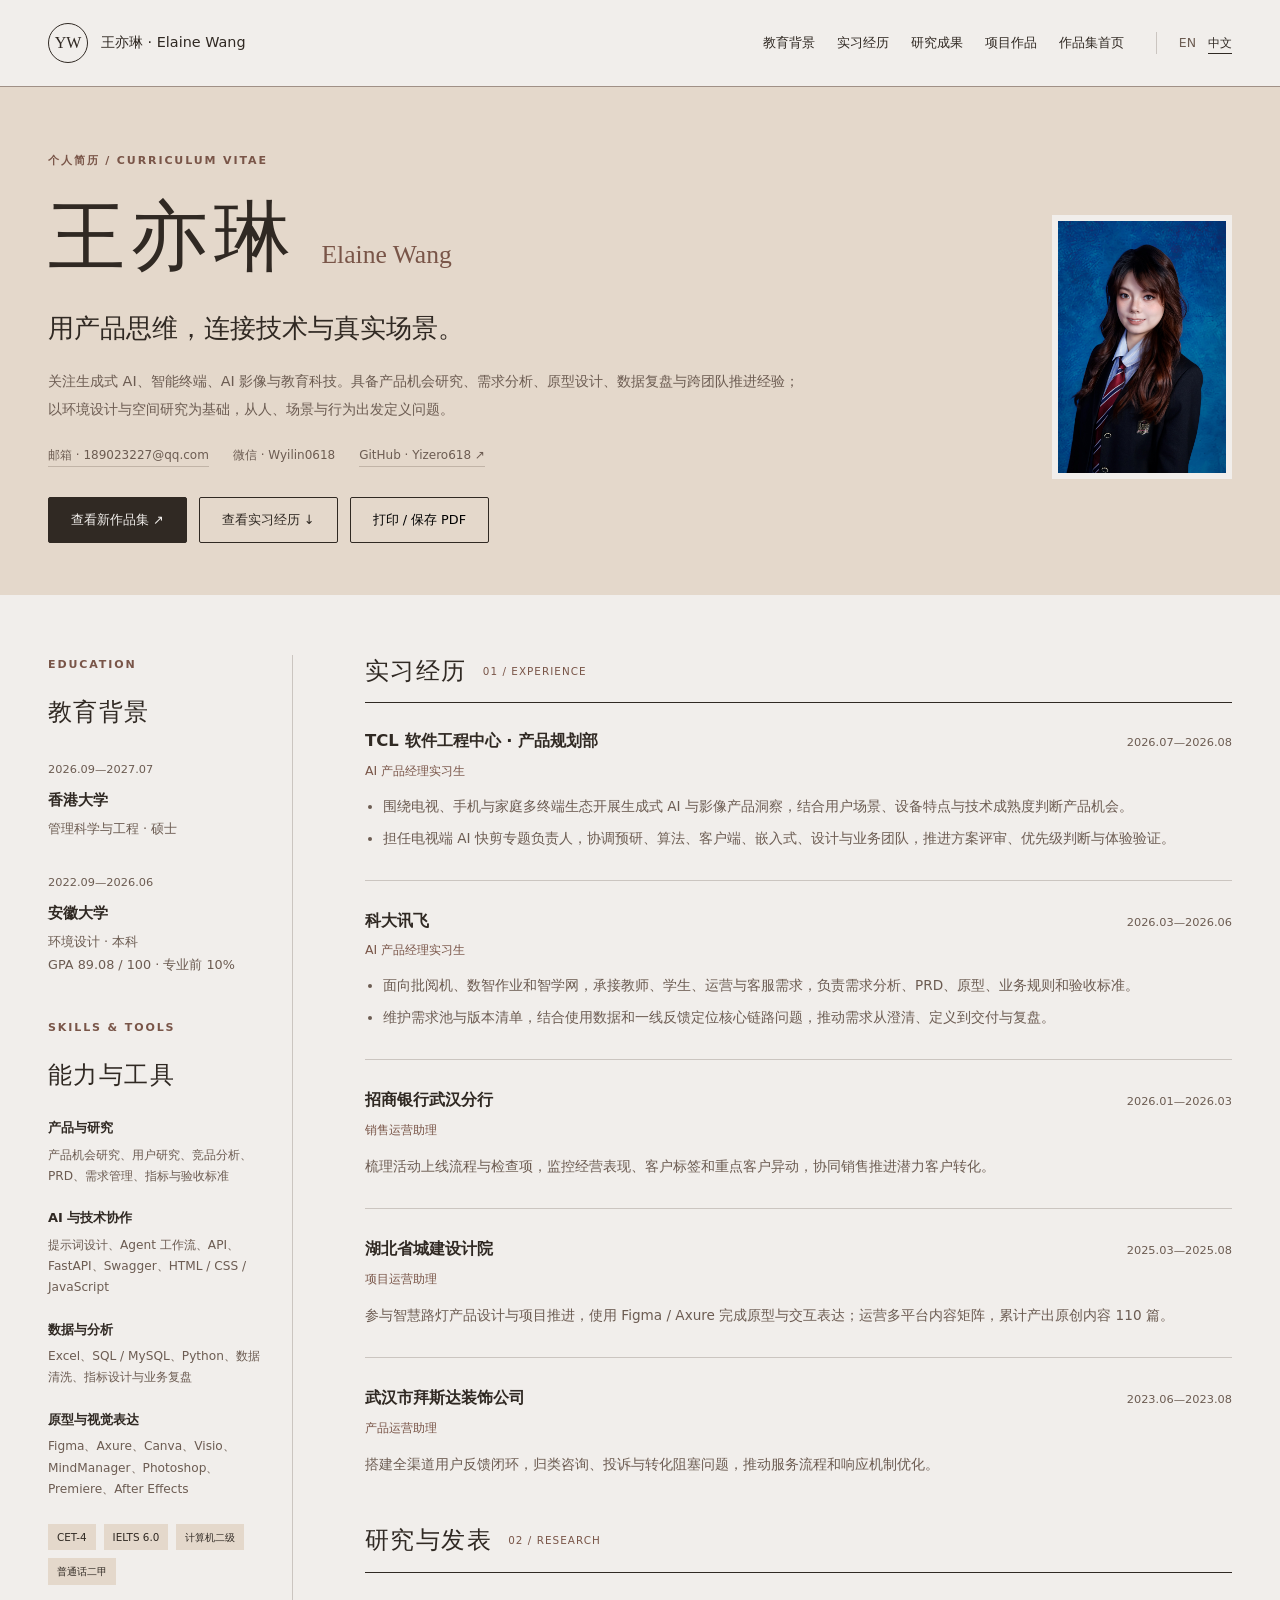
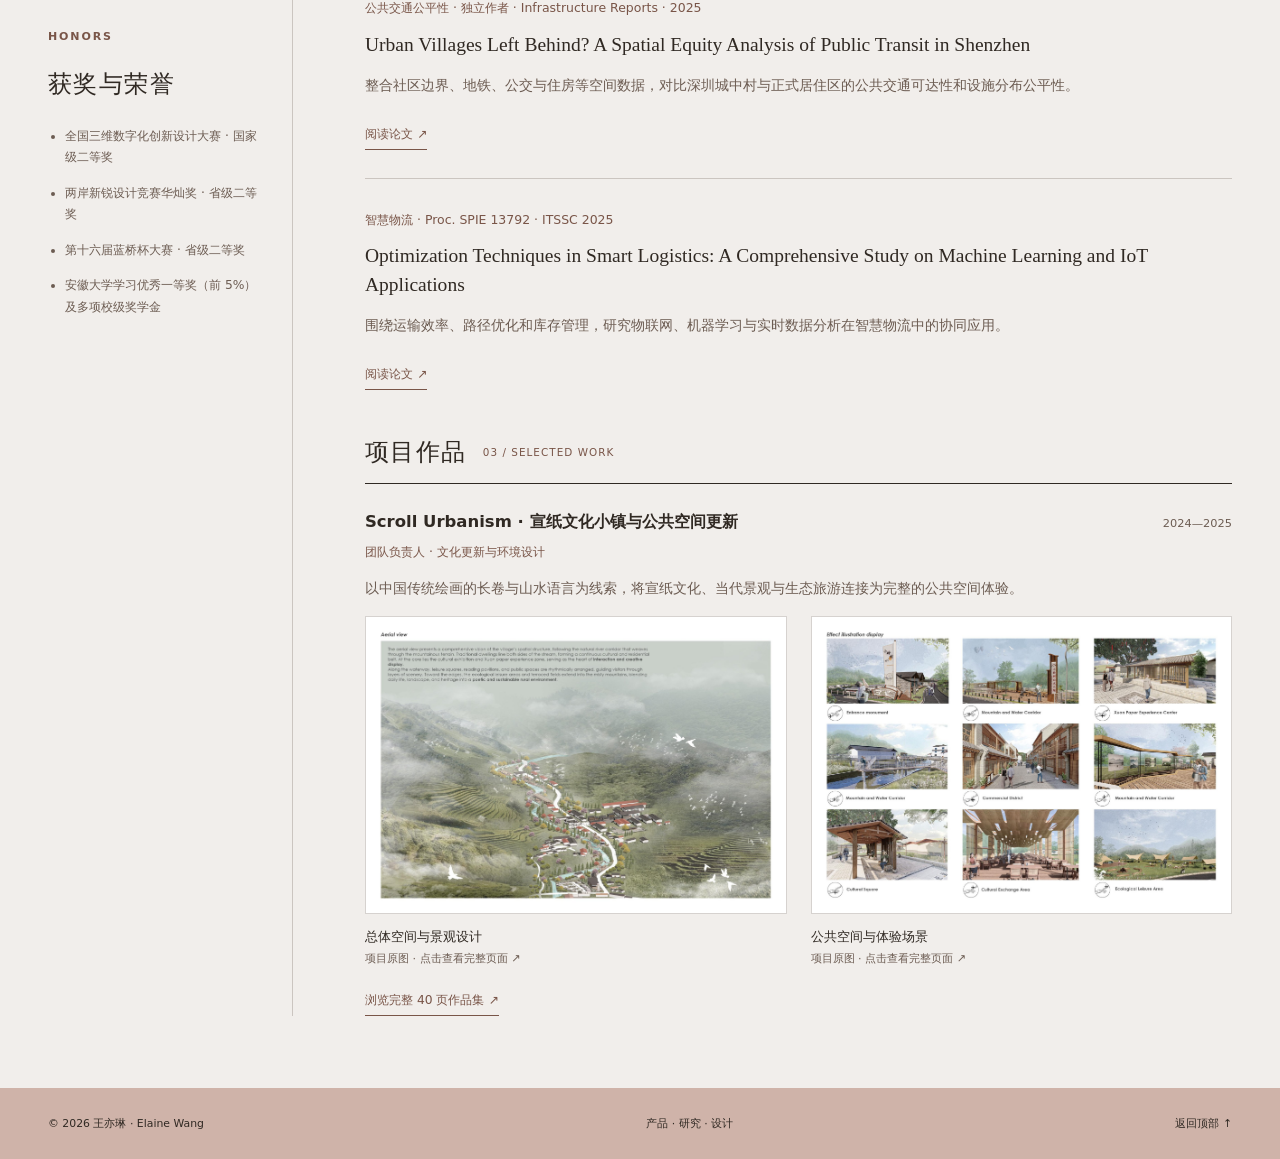
==== commit d1e8eb5d: "Publish bilingual resume and interactive portfolio" ====
--- a/index.html
+++ b/index.html
@@ -1,15 +1,19 @@
 <!doctype html>
-<html lang="en">
+<html lang="zh-CN">
 <head>
   <meta charset="utf-8">
   <meta name="viewport" content="width=device-width, initial-scale=1">
-  <meta name="theme-color" content="#f1eeeb">
-  <meta http-equiv="refresh" content="0; url=/English/">
-  <link rel="canonical" href="https://yizero618.github.io/English/">
-  <link rel="icon" type="image/svg+xml" href="/assets/favicon.svg">
-  <title>Elaine Wang — Personal Website</title>
-  <style>body{margin:0;min-height:100vh;display:grid;place-content:center;gap:16px;text-align:center;background:#f1eeeb;color:#302923;font:18px/1.7 Georgia,serif}a{color:#795548}</style>
-  <script>window.location.replace('/English/' + window.location.search + window.location.hash);</script>
+  <meta name="robots" content="noindex, follow">
+  <meta http-equiv="refresh" content="0; url=/CN/">
+  <link rel="canonical" href="https://yizero618.github.io/CN/">
+  <title>Yilin Wang</title>
+  <script>
+    const destination = location.hash.startsWith('#/') ? '/work/' : '/CN/';
+    location.replace(destination + location.search + location.hash);
+  </script>
 </head>
-<body><h1>Elaine Wang · 王亦琳</h1><nav><a href="/English/">English</a> · <a href="/CN/">中文简历</a></nav></body>
+<body>
+  <a href="/CN/">Chinese homepage</a>
+  <a href="/work/">Interactive portfolio</a>
+</body>
 </html>
